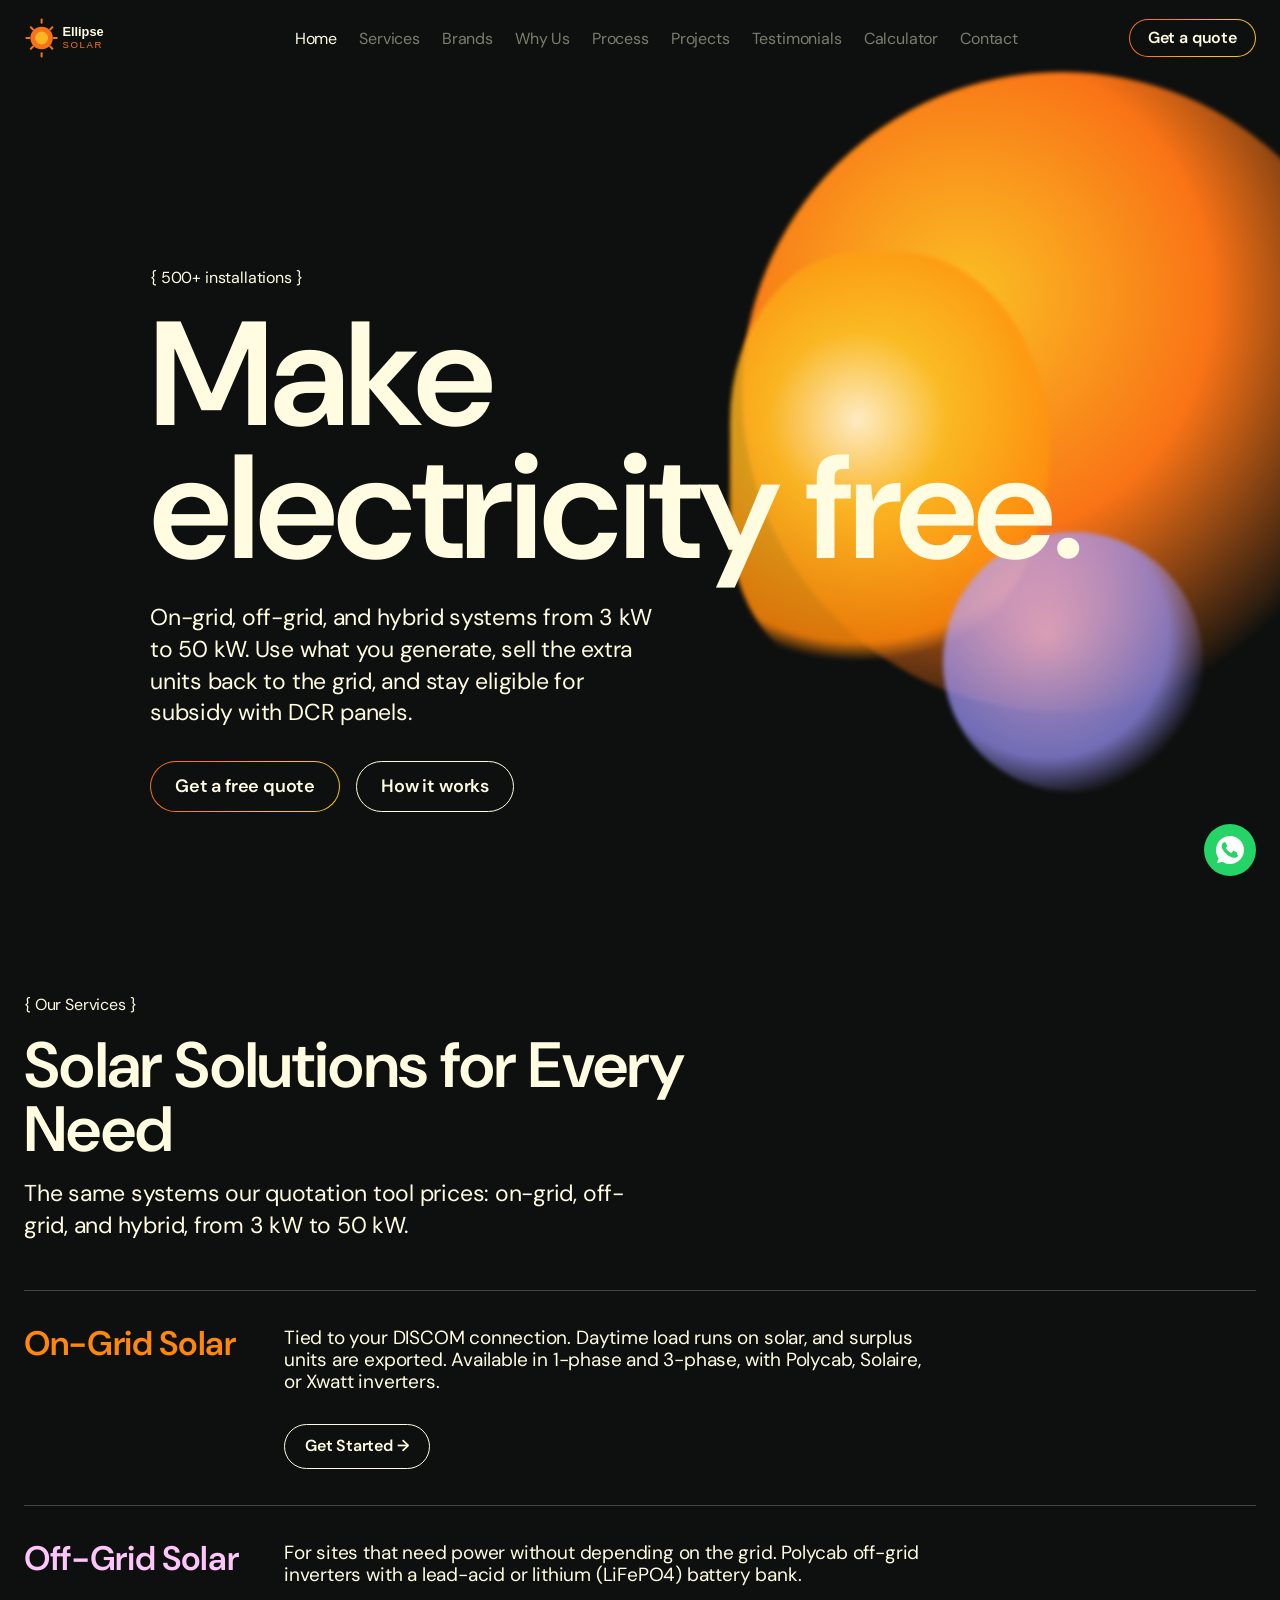
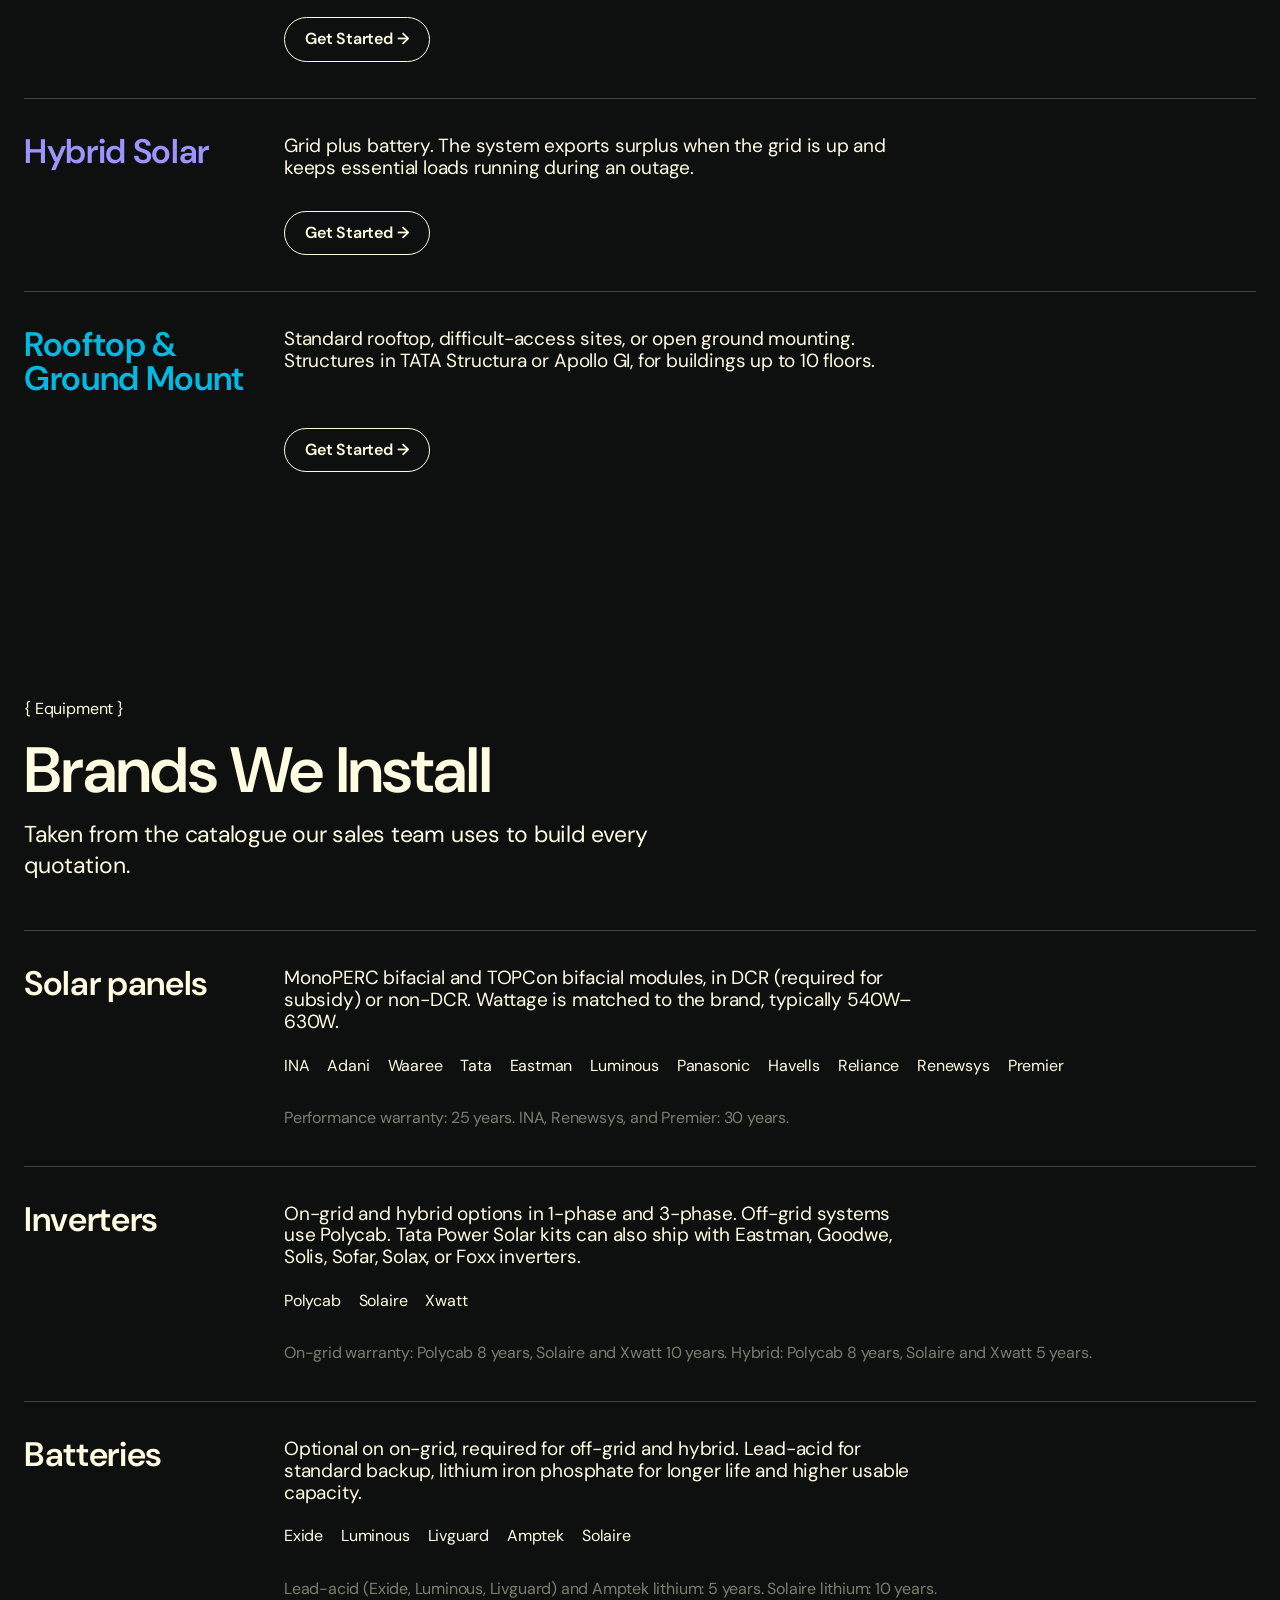
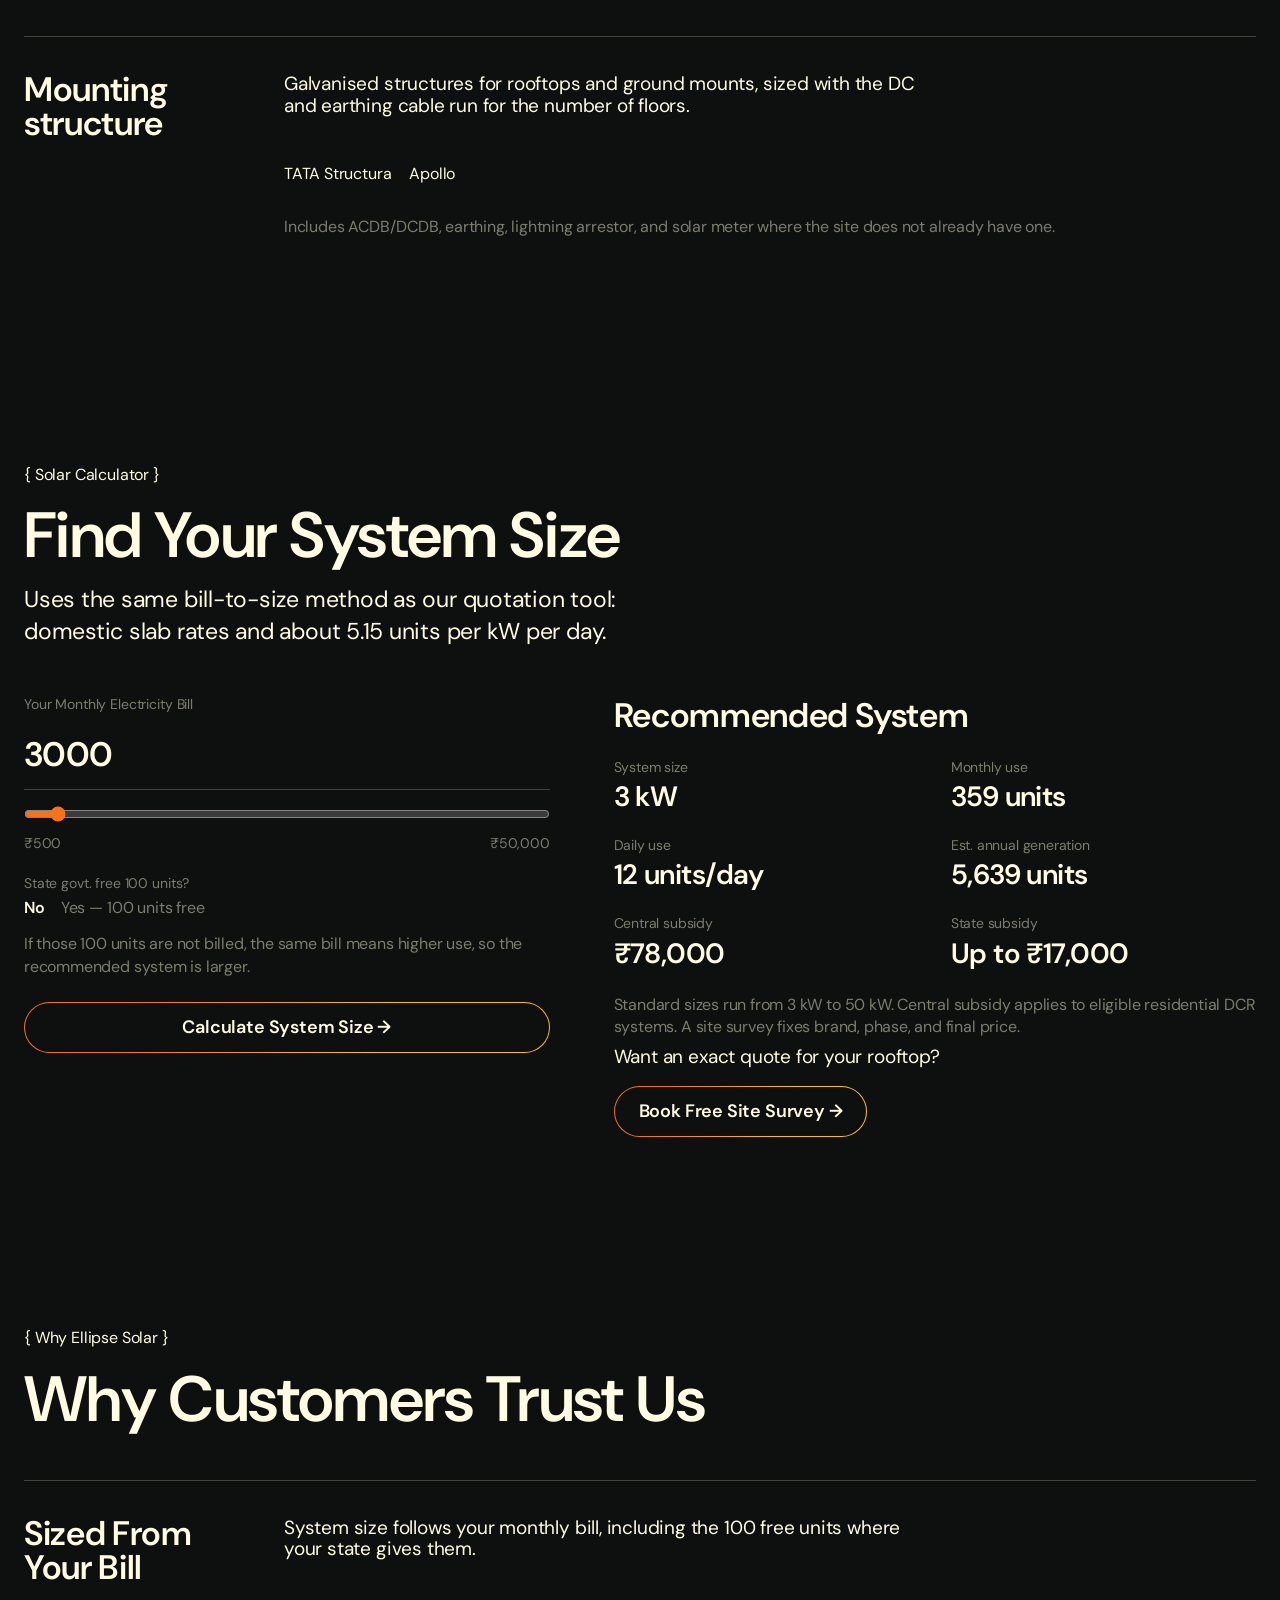
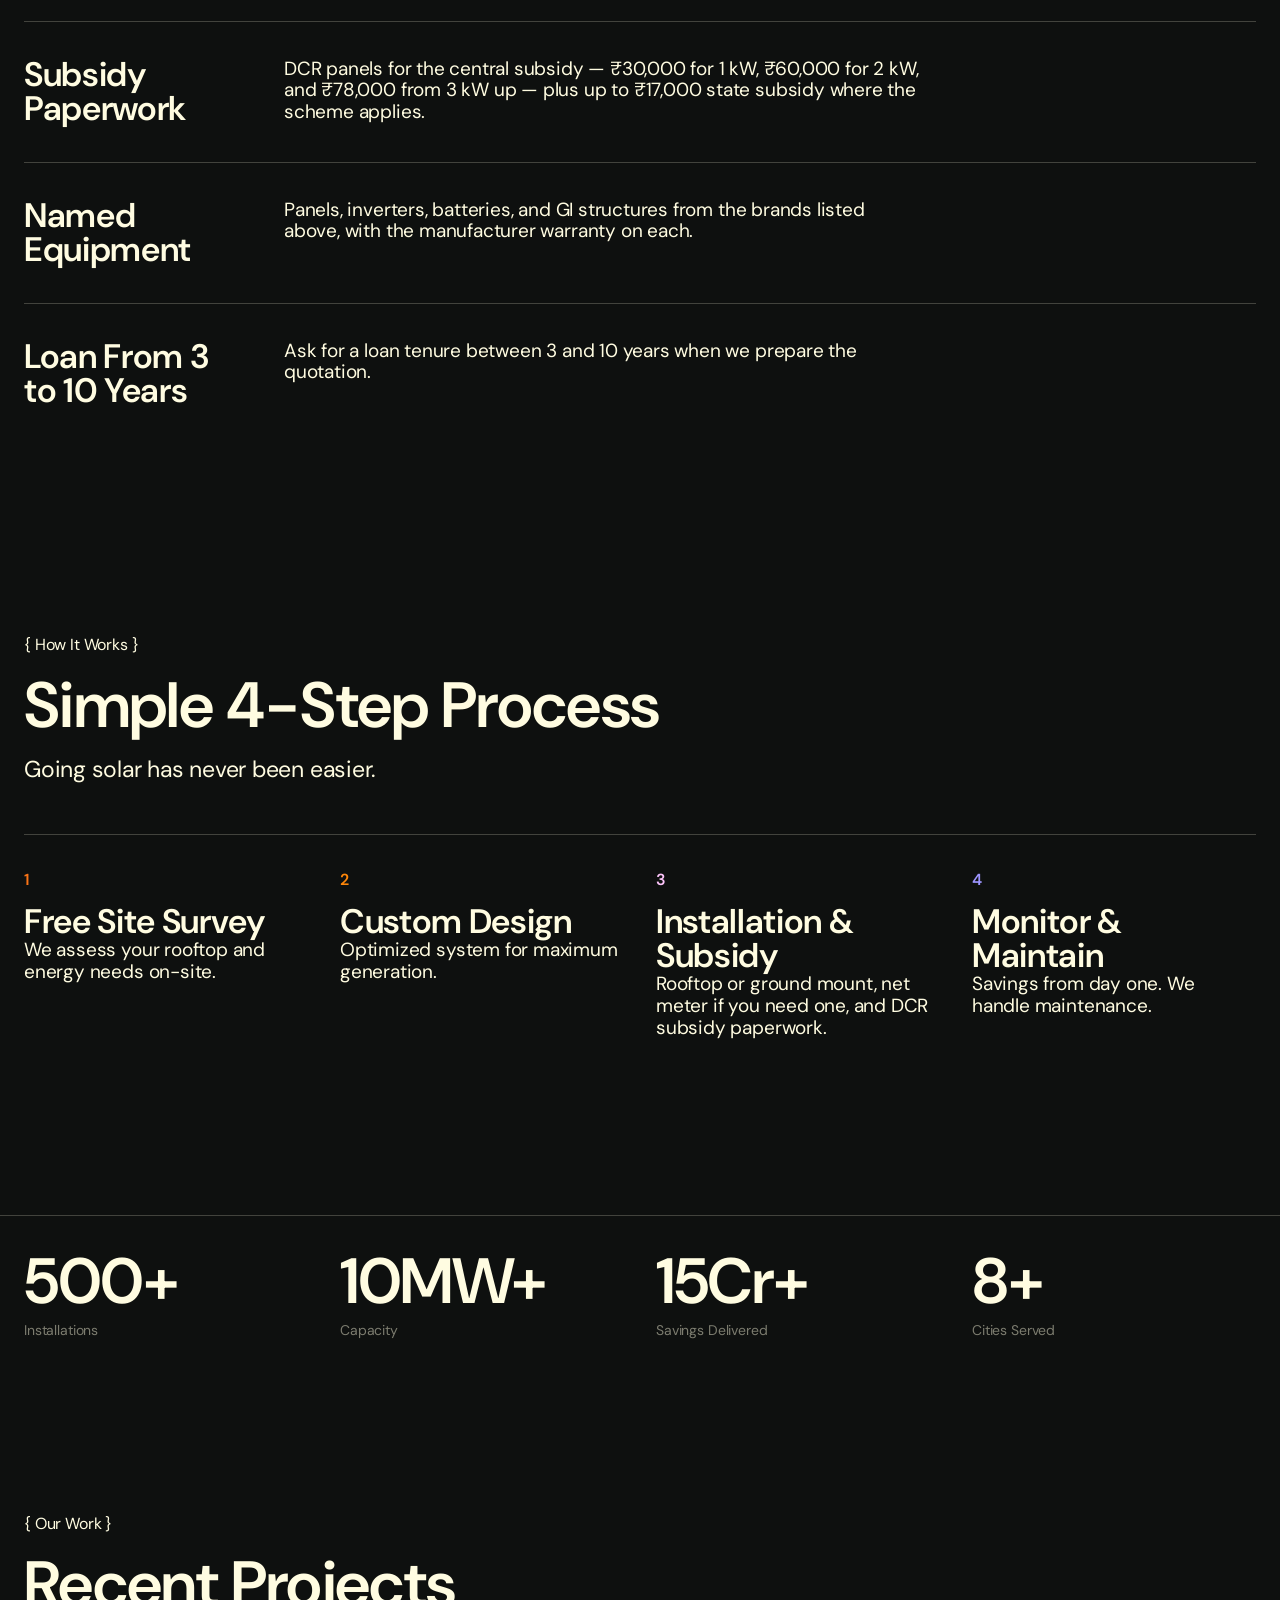
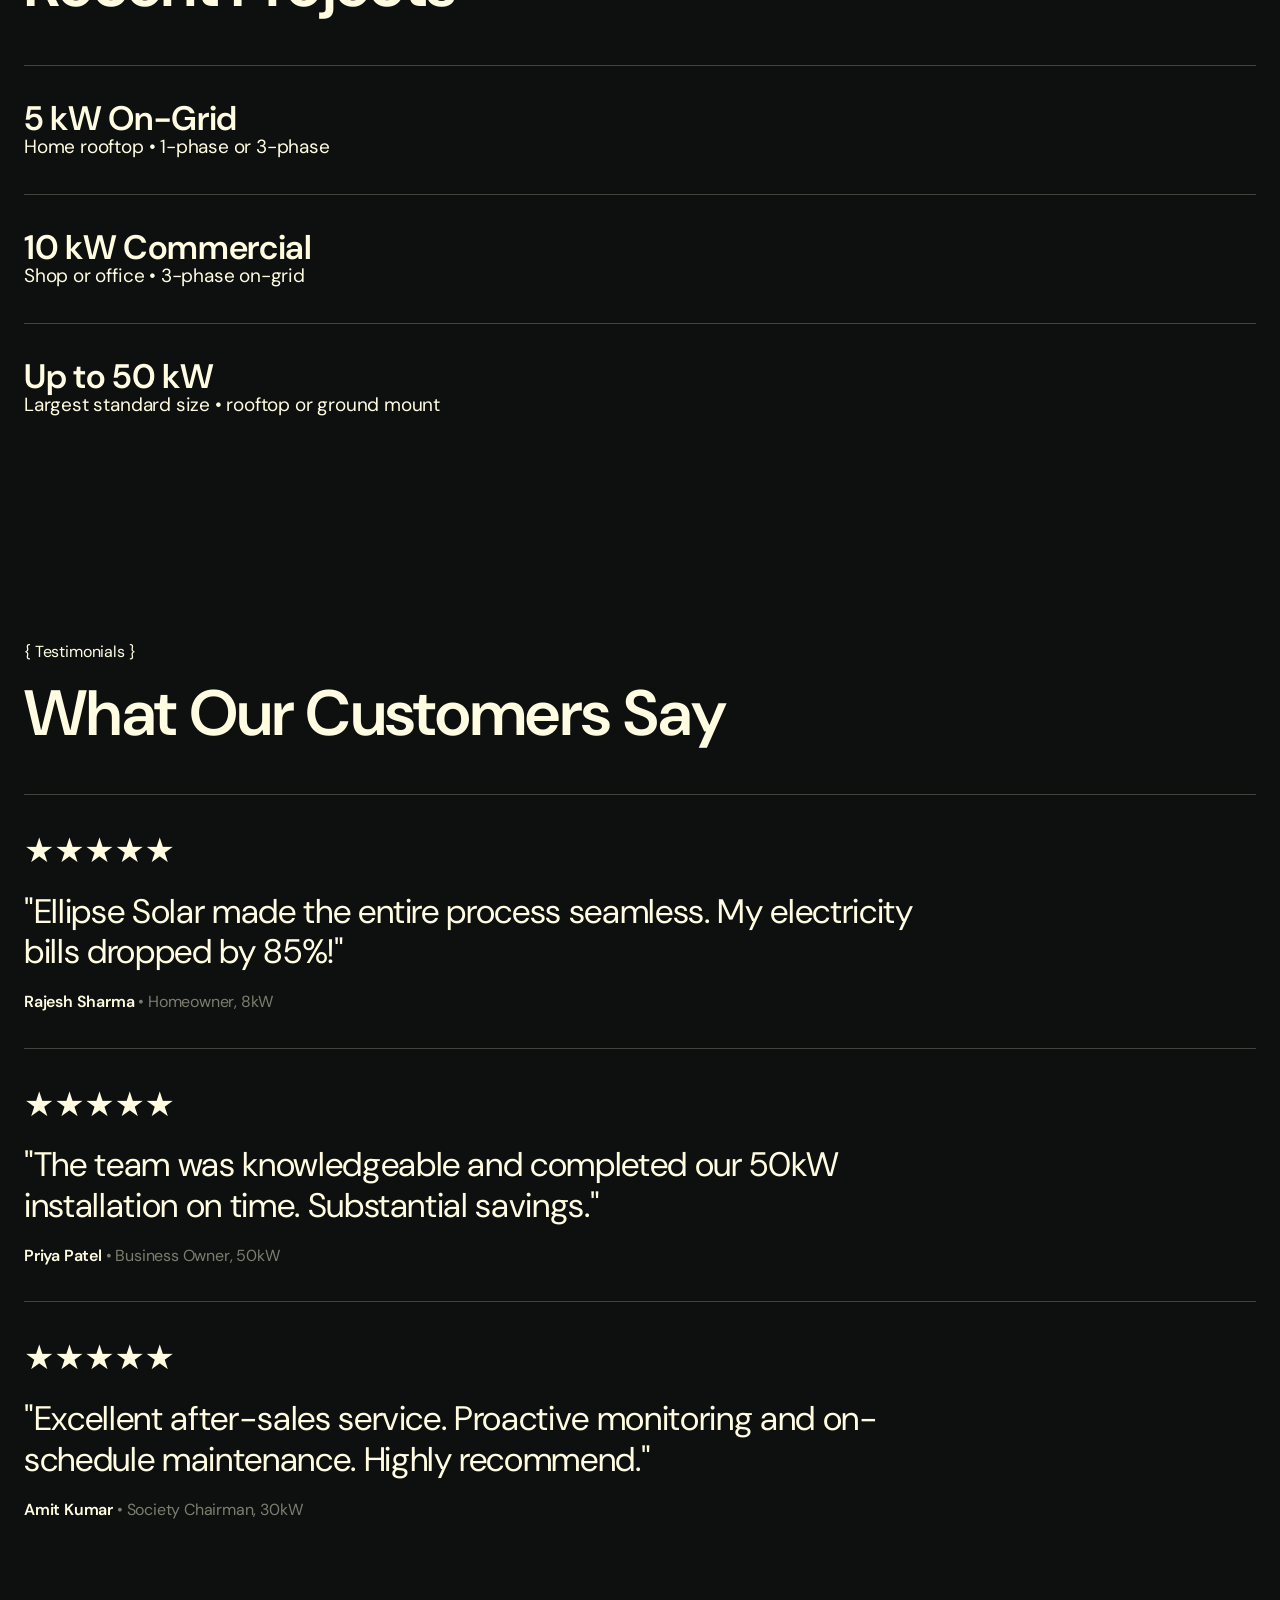
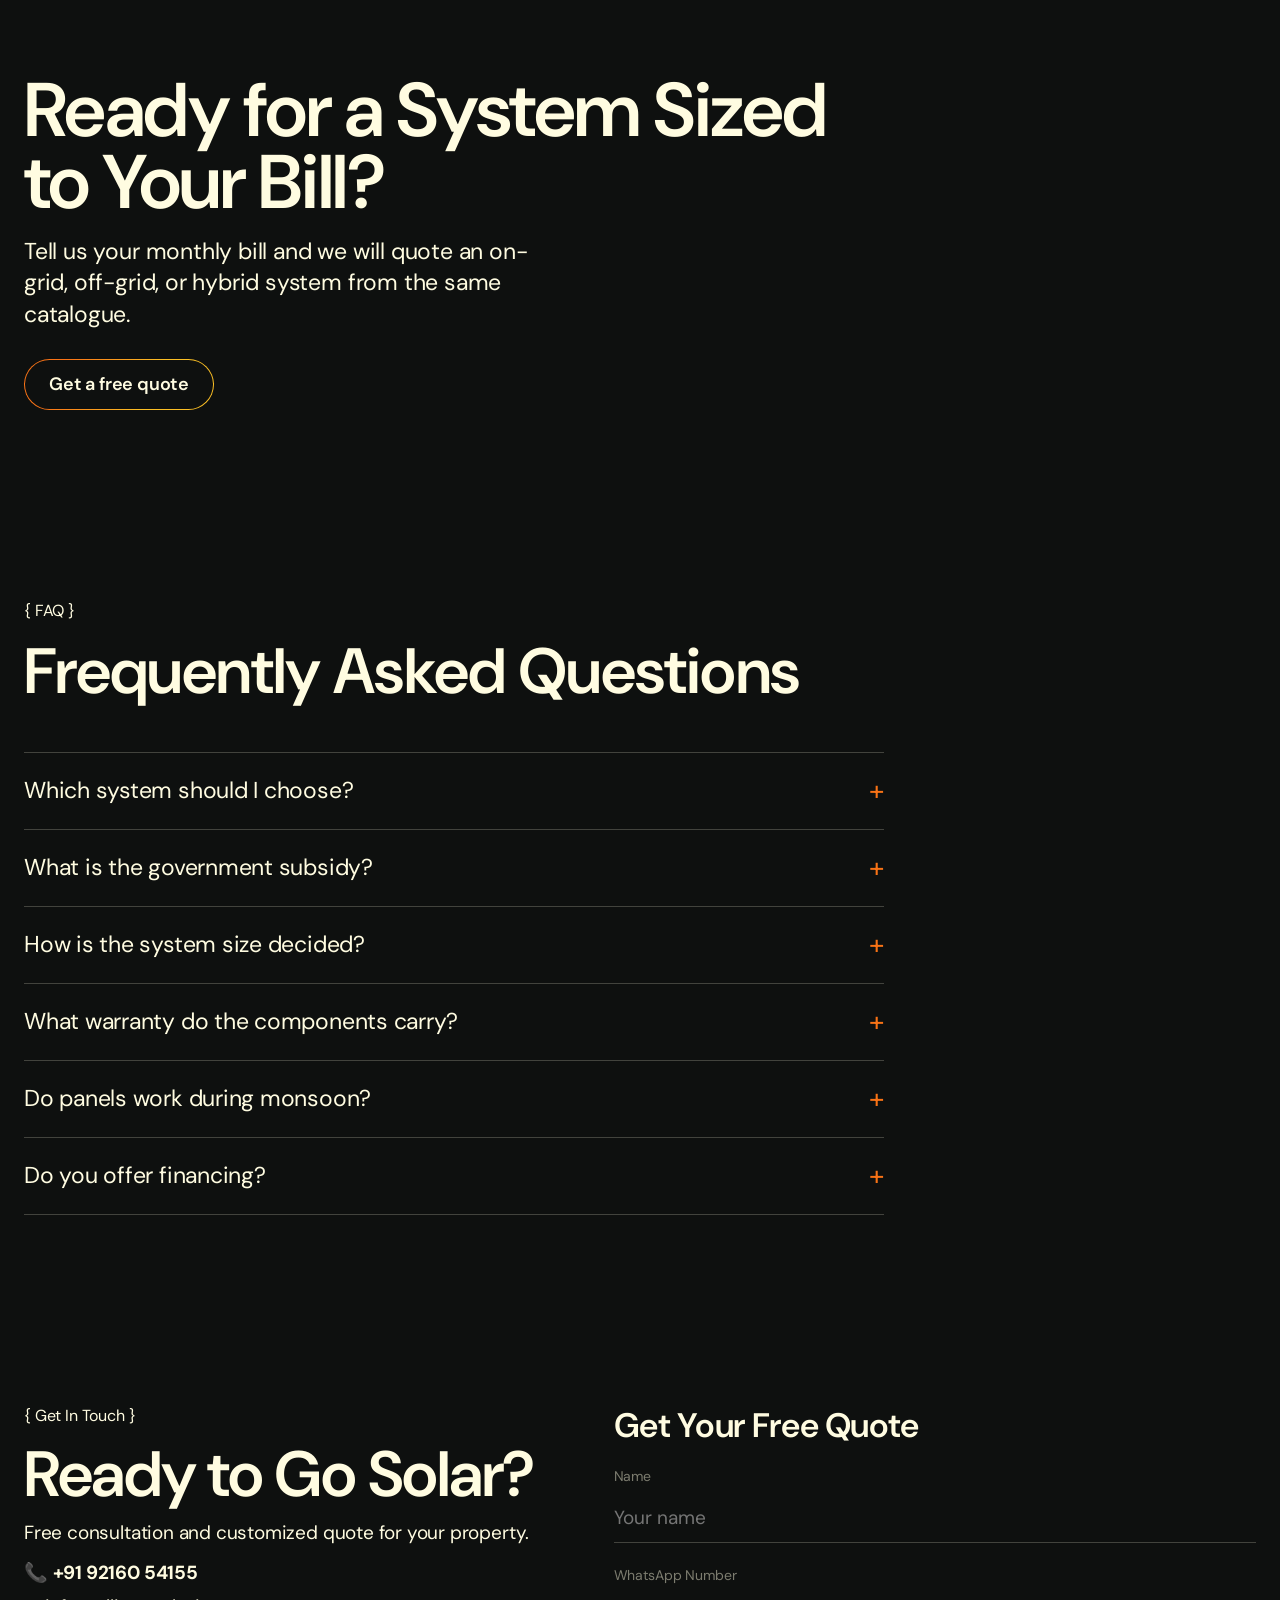
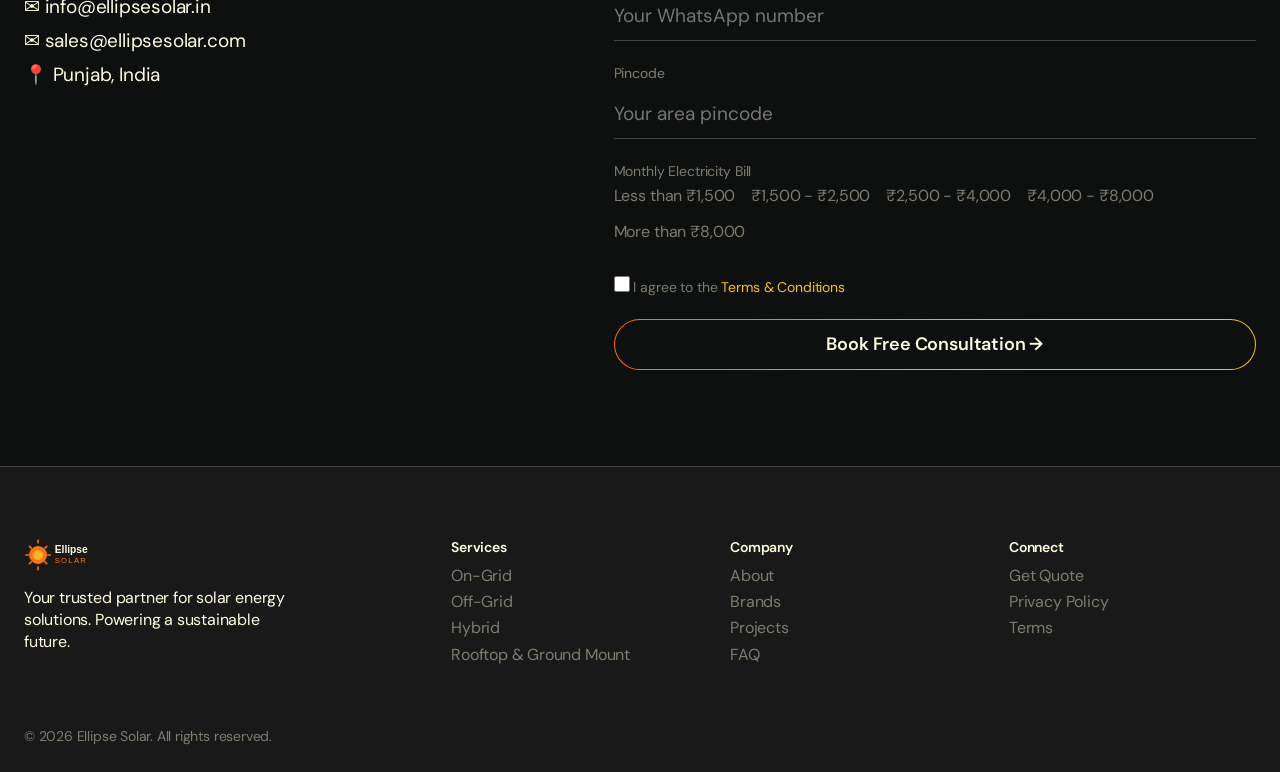
==== index.html @ 422a2169 "Restyle the site in a cream-on-charcoal system with the original orange sun as the accent. Co-author" ====
<!DOCTYPE html>
<html lang="en">
<head>
    <meta charset="UTF-8">
    <meta name="viewport" content="width=device-width, initial-scale=1.0">
    <title>Ellipse Solar | Powering a Sustainable Future</title>
    <meta name="description" content="Ellipse Solar designs and installs on-grid, off-grid, and hybrid solar systems from 3 kW to 50 kW. DCR panels, subsidy paperwork, and rooftop or ground-mount structures.">
    <meta name="theme-color" content="#0e100f">
    <link rel="icon" type="image/svg+xml" href="images/favicon.svg">
    <link rel="stylesheet" href="css/style.css?v=gsap">
    <link rel="preconnect" href="https://fonts.googleapis.com">
    <link rel="preconnect" href="https://fonts.gstatic.com" crossorigin>
    <link href="https://fonts.googleapis.com/css2?family=DM+Sans:ital,opsz,wght@0,9..40,400;0,9..40,600&display=swap" rel="stylesheet">
</head>
<body>
    <!-- Navigation -->
    <header class="header" id="header">
        <nav class="nav container">
            <a href="#" class="nav__logo">
                <img src="images/logo.svg" alt="Ellipse Solar" class="nav__logo-img">
            </a>
            <ul class="nav__menu" id="nav-menu">
                <li><a href="#home" class="nav__link active">Home</a></li>
                <li><a href="#services" class="nav__link">Services</a></li>
                <li><a href="#brands" class="nav__link">Brands</a></li>
                <li><a href="#why-us" class="nav__link">Why Us</a></li>
                <li><a href="#process" class="nav__link">Process</a></li>
                <li><a href="#projects" class="nav__link">Projects</a></li>
                <li><a href="#testimonials" class="nav__link">Testimonials</a></li>
                <li><a href="#calculator" class="nav__link">Calculator</a></li>
                <li><a href="#contact" class="nav__link">Contact</a></li>
            </ul>
            <a href="#contact" class="btn btn--primary nav__cta">Get a quote</a>
            <button class="nav__toggle" id="nav-toggle" aria-label="Toggle menu">
                <span></span><span></span><span></span>
            </button>
        </nav>
    </header>

    <!-- Hero -->
    <section class="hero" id="home">
        <div class="hero__shapes" aria-hidden="true">
            <span class="blob blob--sun"></span>
            <span class="blob blob--amber"></span>
            <span class="blob blob--pink"></span>
        </div>
        <div class="container hero__container">
            <div class="hero__content reveal">
                <p class="hero__badge">500+ installations</p>
                <h1 class="hero__title">Make electricity free.</h1>
                <p class="hero__subtitle">On-grid, off-grid, and hybrid systems from 3 kW to 50 kW. Use what you generate, sell the extra units back to the grid, and stay eligible for subsidy with DCR panels.</p>
                <div class="hero__actions">
                    <a href="#contact" class="btn btn--primary">Get a free quote</a>
                    <a href="#process" class="btn btn--ghost">How it works</a>
                </div>
            </div>
        </div>
    </section>

    <!-- Services -->
    <section class="services" id="services">
        <div class="container">
            <div class="section-head reveal">
                <span class="tag">Our Services</span>
                <h2>Solar Solutions for Every Need</h2>
                <p>The same systems our quotation tool prices: on-grid, off-grid, and hybrid, from 3 kW to 50 kW.</p>
            </div>
            <div class="services__grid">
                <div class="card reveal">
                    <h3>On-Grid Solar</h3>
                    <p>Tied to your DISCOM connection. Daytime load runs on solar, and surplus units are exported. Available in 1-phase and 3-phase, with Polycab, Solaire, or Xwatt inverters.</p>
                    <a href="#contact" class="card__link">Get Started →</a>
                </div>
                <div class="card reveal">
                    <h3>Off-Grid Solar</h3>
                    <p>For sites that need power without depending on the grid. Polycab off-grid inverters with a lead-acid or lithium (LiFePO4) battery bank.</p>
                    <a href="#contact" class="card__link">Get Started →</a>
                </div>
                <div class="card reveal">
                    <h3>Hybrid Solar</h3>
                    <p>Grid plus battery. The system exports surplus when the grid is up and keeps essential loads running during an outage.</p>
                    <a href="#contact" class="card__link">Get Started →</a>
                </div>
                <div class="card reveal">
                    <h3>Rooftop &amp; Ground Mount</h3>
                    <p>Standard rooftop, difficult-access sites, or open ground mounting. Structures in TATA Structura or Apollo GI, for buildings up to 10 floors.</p>
                    <a href="#contact" class="card__link">Get Started →</a>
                </div>
            </div>
        </div>
    </section>

    <!-- Brands -->
    <section class="brands" id="brands">
        <div class="container">
            <div class="section-head reveal">
                <span class="tag">Equipment</span>
                <h2>Brands We Install</h2>
                <p>Taken from the catalogue our sales team uses to build every quotation.</p>
            </div>
            <div class="brands__grid">
                <article class="brands__card reveal">
                    <h3>Solar panels</h3>
                    <p>MonoPERC bifacial and TOPCon bifacial modules, in DCR (required for subsidy) or non-DCR. Wattage is matched to the brand, typically 540W–630W.</p>
                    <ul class="brand-list">
                        <li>INA</li><li>Adani</li><li>Waaree</li><li>Tata</li><li>Eastman</li><li>Luminous</li><li>Panasonic</li><li>Havells</li><li>Reliance</li><li>Renewsys</li><li>Premier</li>
                    </ul>
                    <small>Performance warranty: 25 years. INA, Renewsys, and Premier: 30 years.</small>
                </article>
                <article class="brands__card reveal">
                    <h3>Inverters</h3>
                    <p>On-grid and hybrid options in 1-phase and 3-phase. Off-grid systems use Polycab. Tata Power Solar kits can also ship with Eastman, Goodwe, Solis, Sofar, Solax, or Foxx inverters.</p>
                    <ul class="brand-list">
                        <li>Polycab</li><li>Solaire</li><li>Xwatt</li>
                    </ul>
                    <small>On-grid warranty: Polycab 8 years, Solaire and Xwatt 10 years. Hybrid: Polycab 8 years, Solaire and Xwatt 5 years.</small>
                </article>
                <article class="brands__card reveal">
                    <h3>Batteries</h3>
                    <p>Optional on on-grid, required for off-grid and hybrid. Lead-acid for standard backup, lithium iron phosphate for longer life and higher usable capacity.</p>
                    <ul class="brand-list">
                        <li>Exide</li><li>Luminous</li><li>Livguard</li><li>Amptek</li><li>Solaire</li>
                    </ul>
                    <small>Lead-acid (Exide, Luminous, Livguard) and Amptek lithium: 5 years. Solaire lithium: 10 years.</small>
                </article>
                <article class="brands__card reveal">
                    <h3>Mounting structure</h3>
                    <p>Galvanised structures for rooftops and ground mounts, sized with the DC and earthing cable run for the number of floors.</p>
                    <ul class="brand-list">
                        <li>TATA Structura</li><li>Apollo</li>
                    </ul>
                    <small>Includes ACDB/DCDB, earthing, lightning arrestor, and solar meter where the site does not already have one.</small>
                </article>
            </div>
        </div>
    </section>

    <!-- Solar Calculator -->
    <section class="calculator" id="calculator">
        <div class="container">
            <div class="section-head reveal">
                <span class="tag">Solar Calculator</span>
                <h2>Find Your System Size</h2>
                <p>Uses the same bill-to-size method as our quotation tool: domestic slab rates and about 5.15 units per kW per day.</p>
            </div>
            <div class="calc__wrapper reveal">
                <div class="calc__form">
                    <div class="calc__group">
                        <label for="calc-bill">Your Monthly Electricity Bill</label>
                        <div class="calc__input-wrap">
                            <span class="calc__prefix">₹</span>
                            <input type="number" id="calc-bill" placeholder="e.g. 3000" min="500" max="100000" value="3000">
                        </div>
                        <input type="range" id="calc-slider" min="500" max="50000" step="100" value="3000" class="calc__slider">
                        <div class="calc__range-labels"><span>₹500</span><span>₹50,000</span></div>
                    </div>
                    <div class="calc__group">
                        <label>State govt. free 100 units?</label>
                        <div class="bill-options">
                            <label class="bill-option"><input type="radio" name="free-units" value="no" checked><span>No</span></label>
                            <label class="bill-option"><input type="radio" name="free-units" value="yes"><span>Yes — 100 units free</span></label>
                        </div>
                        <p class="calc__hint">If those 100 units are not billed, the same bill means higher use, so the recommended system is larger.</p>
                    </div>
                    <button class="btn btn--primary btn--lg btn--full" id="calc-btn" type="button">Calculate System Size →</button>
                </div>
                <div class="calc__results" id="calc-results">
                    <div class="calc__result-header">
                        <h3>Recommended System</h3>
                    </div>
                    <div class="calc__result-grid">
                        <div class="calc__result-item">
                            <small>System size</small>
                            <strong id="res-system">3 kW</strong>
                        </div>
                        <div class="calc__result-item">
                            <small>Monthly use</small>
                            <strong id="res-units">359 units</strong>
                        </div>
                        <div class="calc__result-item">
                            <small>Daily use</small>
                            <strong id="res-daily">12 units/day</strong>
                        </div>
                        <div class="calc__result-item">
                            <small>Est. annual generation</small>
                            <strong id="res-annual" class="text-green">5,639 units</strong>
                        </div>
                        <div class="calc__result-item">
                            <small>Central subsidy</small>
                            <strong id="res-subsidy" class="text-primary">₹78,000</strong>
                        </div>
                        <div class="calc__result-item">
                            <small>State subsidy</small>
                            <strong id="res-state">Up to ₹17,000</strong>
                        </div>
                    </div>
                    <p class="calc__note" id="res-note">Standard sizes run from 3 kW to 50 kW. Central subsidy applies to eligible residential DCR systems. A site survey fixes brand, phase, and final price.</p>
                    <div class="calc__result-cta">
                        <p>Want an exact quote for your rooftop?</p>
                        <a href="#contact" class="btn btn--primary">Book Free Site Survey →</a>
                    </div>
                </div>
            </div>
        </div>
    </section>

    <!-- Why Us -->
    <section class="why-us" id="why-us">
        <div class="container">
            <div class="section-head reveal">
                <span class="tag">Why Ellipse Solar</span>
                <h2>Why Customers Trust Us</h2>
            </div>
            <div class="why-us__grid">
                <div class="why-us__item reveal">
                    <div class="why-us__icon">⚡</div>
                    <strong>Sized From Your Bill</strong>
                    <p>System size follows your monthly bill, including the 100 free units where your state gives them.</p>
                </div>
                <div class="why-us__item reveal">
                    <div class="why-us__icon">✅</div>
                    <strong>Subsidy Paperwork</strong>
                    <p>DCR panels for the central subsidy — ₹30,000 for 1 kW, ₹60,000 for 2 kW, and ₹78,000 from 3 kW up — plus up to ₹17,000 state subsidy where the scheme applies.</p>
                </div>
                <div class="why-us__item reveal">
                    <div class="why-us__icon">🛡️</div>
                    <strong>Named Equipment</strong>
                    <p>Panels, inverters, batteries, and GI structures from the brands listed above, with the manufacturer warranty on each.</p>
                </div>
                <div class="why-us__item reveal">
                    <div class="why-us__icon">❤️</div>
                    <strong>Loan From 3 to 10 Years</strong>
                    <p>Ask for a loan tenure between 3 and 10 years when we prepare the quotation.</p>
                </div>
            </div>
        </div>
    </section>

    <!-- Process -->
    <section class="process" id="process">
        <div class="container">
            <div class="section-head reveal">
                <span class="tag">How It Works</span>
                <h2>Simple 4-Step Process</h2>
                <p>Going solar has never been easier.</p>
            </div>
            <div class="process__grid">
                <div class="process__step reveal">
                    <div class="step-num">1</div>
                    <h3>Free Site Survey</h3>
                    <p>We assess your rooftop and energy needs on-site.</p>
                </div>
                <div class="process__step reveal">
                    <div class="step-num">2</div>
                    <h3>Custom Design</h3>
                    <p>Optimized system for maximum generation.</p>
                </div>
                <div class="process__step reveal">
                    <div class="step-num">3</div>
                    <h3>Installation & Subsidy</h3>
                    <p>Rooftop or ground mount, net meter if you need one, and DCR subsidy paperwork.</p>
                </div>
                <div class="process__step reveal">
                    <div class="step-num">4</div>
                    <h3>Monitor & Maintain</h3>
                    <p>Savings from day one. We handle maintenance.</p>
                </div>
            </div>
        </div>
    </section>

    <!-- Stats -->
    <section class="stats">
        <div class="container stats__grid">
            <div class="stats__item reveal">
                <span class="stats__num" data-target="500">0</span><span class="stats__suf">+</span>
                <small>Installations</small>
            </div>
            <div class="stats__item reveal">
                <span class="stats__num" data-target="10">0</span><span class="stats__suf">MW+</span>
                <small>Capacity</small>
            </div>
            <div class="stats__item reveal">
                <span class="stats__num" data-target="15">0</span><span class="stats__suf">Cr+</span>
                <small>Savings Delivered</small>
            </div>
            <div class="stats__item reveal">
                <span class="stats__num" data-target="8">0</span><span class="stats__suf">+</span>
                <small>Cities Served</small>
            </div>
        </div>
    </section>

    <!-- Projects -->
    <section class="projects" id="projects">
        <div class="container">
            <div class="section-head reveal">
                <span class="tag">Our Work</span>
                <h2>Recent Projects</h2>
            </div>
            <div class="projects__grid">
                <div class="project reveal">
                    <div class="project__info">
                        <h3>5 kW On-Grid</h3>
                        <p>Home rooftop • 1-phase or 3-phase</p>
                    </div>
                </div>
                <div class="project reveal">
                    <div class="project__info">
                        <h3>10 kW Commercial</h3>
                        <p>Shop or office • 3-phase on-grid</p>
                    </div>
                </div>
                <div class="project reveal">
                    <div class="project__info">
                        <h3>Up to 50 kW</h3>
                        <p>Largest standard size • rooftop or ground mount</p>
                    </div>
                </div>
            </div>
        </div>
    </section>

    <!-- Testimonials -->
    <section class="testimonials" id="testimonials">
        <div class="container">
            <div class="section-head reveal">
                <span class="tag">Testimonials</span>
                <h2>What Our Customers Say</h2>
            </div>
            <div class="testimonials__grid">
                <div class="testimonial reveal">
                    <p class="testimonial__stars">★★★★★</p>
                    <p>"Ellipse Solar made the entire process seamless. My electricity bills dropped by 85%!"</p>
                    <div class="testimonial__author"><strong>Rajesh Sharma</strong> • Homeowner, 8kW</div>
                </div>
                <div class="testimonial reveal">
                    <p class="testimonial__stars">★★★★★</p>
                    <p>"The team was knowledgeable and completed our 50kW installation on time. Substantial savings."</p>
                    <div class="testimonial__author"><strong>Priya Patel</strong> • Business Owner, 50kW</div>
                </div>
                <div class="testimonial reveal">
                    <p class="testimonial__stars">★★★★★</p>
                    <p>"Excellent after-sales service. Proactive monitoring and on-schedule maintenance. Highly recommend."</p>
                    <div class="testimonial__author"><strong>Amit Kumar</strong> • Society Chairman, 30kW</div>
                </div>
            </div>
        </div>
    </section>

    <!-- CTA Banner -->
    <section class="cta reveal">
        <div class="container">
            <div class="cta__box">
                <h2>Ready for a System Sized to Your Bill?</h2>
                <p>Tell us your monthly bill and we will quote an on-grid, off-grid, or hybrid system from the same catalogue.</p>
                <a href="#contact" class="btn btn--primary">Get a free quote</a>
            </div>
        </div>
    </section>

    <!-- FAQ -->
    <section class="faq" id="faq">
        <div class="container">
            <div class="section-head reveal">
                <span class="tag">FAQ</span>
                <h2>Frequently Asked Questions</h2>
            </div>
            <div class="faq__list reveal">
                <div class="faq__item">
                    <button class="faq__q" aria-expanded="false"><span>Which system should I choose?</span><span class="faq__icon">+</span></button>
                    <div class="faq__a"><p>On-grid if you want to export extra units. Off-grid if you need battery backup without the grid. Hybrid if you want both. Standard sizes run from 3 kW to 50 kW, in 1-phase or 3-phase.</p></div>
                </div>
                <div class="faq__item">
                    <button class="faq__q" aria-expanded="false"><span>What is the government subsidy?</span><span class="faq__icon">+</span></button>
                    <div class="faq__a"><p>Central subsidy on eligible residential DCR systems is ₹30,000 for 1 kW, ₹60,000 for 2 kW, and ₹78,000 for 3 kW and above. A state subsidy of ₹17,000 can be added where that scheme applies. DCR panels are required for the central subsidy. We handle the paperwork.</p></div>
                </div>
                <div class="faq__item">
                    <button class="faq__q" aria-expanded="false"><span>How is the system size decided?</span><span class="faq__icon">+</span></button>
                    <div class="faq__a"><p>From your average monthly bill, using domestic slab rates. If you already get 100 free units from the state, we size for the higher actual use. Generation is estimated at about 5.15 units per kW per day. The site survey confirms roof space, phase, and shading.</p></div>
                </div>
                <div class="faq__item">
                    <button class="faq__q" aria-expanded="false"><span>What warranty do the components carry?</span><span class="faq__icon">+</span></button>
                    <div class="faq__a"><p>Panels: 25 years, or 30 years on INA, Renewsys, and Premier. On-grid inverters: 8 years (Polycab) or 10 years (Solaire, Xwatt). Batteries: 5 years, or 10 years on Solaire lithium. Exact cover follows the manufacturer for the model we install.</p></div>
                </div>
                <div class="faq__item">
                    <button class="faq__q" aria-expanded="false"><span>Do panels work during monsoon?</span><span class="faq__icon">+</span></button>
                    <div class="faq__a"><p>Yes. Output drops on cloudy days. Annual generation is what the system size is based on, not the output of a single monsoon day.</p></div>
                </div>
                <div class="faq__item">
                    <button class="faq__q" aria-expanded="false"><span>Do you offer financing?</span><span class="faq__icon">+</span></button>
                    <div class="faq__a"><p>Yes. Loan tenure can be set from 3 years to 10 years on the quotation. We will show the EMI once the system configuration is fixed.</p></div>
                </div>
            </div>
        </div>
    </section>

    <!-- Contact -->
    <section class="contact" id="contact">
        <div class="container contact__wrapper">
            <div class="contact__info reveal">
                <span class="tag">Get In Touch</span>
                <h2>Ready to Go Solar?</h2>
                <p>Free consultation and customized quote for your property.</p>
                <div class="contact__details">
                    <div class="contact__item">📞 <strong>+91 92160 54155</strong></div>
                    <div class="contact__item">✉️ info@ellipsesolar.in</div>
                    <div class="contact__item">✉️ sales@ellipsesolar.com</div>
                    <div class="contact__item">📍 Punjab, India</div>
                </div>
            </div>
            <form class="contact__form reveal reveal--delay" id="contact-form">
                <h3 class="form__title">Get Your Free Quote</h3>
                <div class="form-group"><label for="name">Name</label><input type="text" id="name" name="name" placeholder="Your name" required></div>
                <div class="form-group"><label for="phone">WhatsApp Number</label><input type="tel" id="phone" name="phone" placeholder="Your WhatsApp number" required></div>
                <div class="form-group"><label for="pincode">Pincode</label><input type="text" id="pincode" name="pincode" placeholder="Your area pincode" required></div>
                <div class="form-group">
                    <label>Monthly Electricity Bill</label>
                    <div class="bill-options">
                        <label class="bill-option"><input type="radio" name="bill" value="Less than ₹1500" required><span>Less than ₹1,500</span></label>
                        <label class="bill-option"><input type="radio" name="bill" value="₹1500 - ₹2500"><span>₹1,500 - ₹2,500</span></label>
                        <label class="bill-option"><input type="radio" name="bill" value="₹2500 - ₹4000"><span>₹2,500 - ₹4,000</span></label>
                        <label class="bill-option"><input type="radio" name="bill" value="₹4000 - ₹8000"><span>₹4,000 - ₹8,000</span></label>
                        <label class="bill-option"><input type="radio" name="bill" value="More than ₹8000"><span>More than ₹8,000</span></label>
                    </div>
                </div>
                <div class="form-group form-group--checkbox">
                    <label class="checkbox-label">
                        <input type="checkbox" id="terms" name="terms" required>
                        <span>I agree to the <a href="terms.html" target="_blank">Terms & Conditions</a></span>
                    </label>
                </div>
                <button type="submit" class="btn btn--primary btn--lg btn--full">Book Free Consultation →</button>
            </form>
        </div>
    </section>

    <!-- Footer -->
    <footer class="footer">
        <div class="container footer__grid">
            <div class="footer__brand">
                <strong class="footer__logo"><img src="images/logo.svg" alt="Ellipse Solar" style="height:32px;"></strong>
                <p>Your trusted partner for solar energy solutions. Powering a sustainable future.</p>
            </div>
            <div class="footer__links">
                <h4>Services</h4>
                <a href="#services">On-Grid</a>
                <a href="#services">Off-Grid</a>
                <a href="#services">Hybrid</a>
                <a href="#services">Rooftop &amp; Ground Mount</a>
            </div>
            <div class="footer__links">
                <h4>Company</h4>
                <a href="#why-us">About</a>
                <a href="#brands">Brands</a>
                <a href="#projects">Projects</a>
                <a href="#faq">FAQ</a>
            </div>
            <div class="footer__links">
                <h4>Connect</h4>
                <a href="#contact">Get Quote</a>
                <a href="#">Privacy Policy</a>
                <a href="terms.html">Terms</a>
            </div>
        </div>
        <div class="container footer__bottom">
            <p>© 2026 Ellipse Solar. All rights reserved.</p>
        </div>
    </footer>

    <!-- WhatsApp -->
    <a href="https://wa.me/919216054155?text=Hi%20Ellipse%20Solar%2C%20I%20am%20interested%20in%20solar%20installation.%20Please%20share%20details." class="whatsapp" target="_blank" rel="noopener noreferrer" aria-label="Chat on WhatsApp">
        <svg viewBox="0 0 32 32" width="32" height="32" fill="#fff"><path d="M16.004 0h-.008C7.174 0 0 7.176 0 16c0 3.5 1.129 6.742 3.047 9.379L1.054 31.27l6.1-1.953A15.9 15.9 0 0016.004 32C24.826 32 32 24.822 32 16S24.826 0 16.004 0zm9.335 22.594c-.39 1.1-1.932 2.013-3.17 2.28-.846.18-1.95.324-5.67-1.218-4.762-1.972-7.826-6.81-8.064-7.125-.23-.316-1.932-2.573-1.932-4.905s1.223-3.48 1.657-3.957c.39-.43 1.032-.644 1.646-.644.199 0 .378.01.538.018.434.02.651.046.937.724.358.847 1.23 3.003 1.338 3.222.11.218.218.512.07.808-.14.298-.262.43-.48.676-.218.247-.426.437-.644.703-.199.23-.422.476-.176.91.247.434 1.097 1.808 2.355 2.929 1.62 1.442 2.985 1.89 3.41 2.098.434.208.687.178.94-.108.262-.294 1.11-1.294 1.407-1.738.288-.434.586-.362.984-.218.402.14 2.549 1.202 2.983 1.42.434.218.723.326.832.512.108.186.108 1.086-.282 2.186z"/></svg>
    </a>

    <!-- Popup Form -->
    <div class="popup-overlay" id="popup-overlay">
        <div class="popup">
            <button class="popup__close" id="popup-close" aria-label="Close popup">&times;</button>
            <h3 class="popup__title">Get Your Free Solar Quote</h3>
            <p class="popup__subtitle">Find out how much you can save with solar energy.</p>
            <form class="popup__form" id="popup-form">
                <div class="form-group"><input type="text" name="name" placeholder="Your Name" required></div>
                <div class="form-group"><input type="tel" name="phone" placeholder="WhatsApp Number" required></div>
                <div class="form-group"><input type="text" name="pincode" placeholder="Pincode" required></div>
                <div class="form-group">
                    <label class="popup__label">Monthly Electricity Bill</label>
                    <div class="bill-options">
                        <label class="bill-option"><input type="radio" name="bill" value="Less than ₹1500" required><span>< ₹1,500</span></label>
                        <label class="bill-option"><input type="radio" name="bill" value="₹1500 - ₹2500"><span>₹1,500 - ₹2,500</span></label>
                        <label class="bill-option"><input type="radio" name="bill" value="₹2500 - ₹4000"><span>₹2,500 - ₹4,000</span></label>
                        <label class="bill-option"><input type="radio" name="bill" value="₹4000 - ₹8000"><span>₹4,000 - ₹8,000</span></label>
                        <label class="bill-option"><input type="radio" name="bill" value="More than ₹8000"><span>> ₹8,000</span></label>
                    </div>
                </div>
                <button type="submit" class="btn btn--primary btn--lg btn--full">Book Free Consultation →</button>
            </form>
        </div>
    </div>

    <script src="js/main.js?v=gsap"></script>
</body>
</html>
---- css/style.css ----
/* Ellipse Solar — GSAP-style stage, tuned to the original orange sun. */

:root {
    --canvas: #0e100f;
    --cream: #fffce1;
    --muted: #7c7c6f;
    --line: #42433d;
    --panel: #191919;
    --orange: #f97316;
    --amber: #fbbf24;
    --orangey: #ff8709;
    --pink: #fec5fb;
    --lilac: #9d95ff;
    --blue: #00bae2;
    --font: 'DM Sans', ui-sans-serif, system-ui, sans-serif;
    --page: 1280px;
    --brand-stroke: linear-gradient(114.41deg, #f97316 20%, #fbbf24 66%);
}

*, *::before, *::after { margin: 0; padding: 0; box-sizing: border-box; }
html { scroll-behavior: smooth; scroll-padding-top: 88px; background: var(--canvas); }
body {
    font-family: var(--font);
    font-weight: 400;
    font-size: 19px;
    line-height: 1.15;
    letter-spacing: -0.01em;
    color: var(--cream);
    background: var(--canvas);
    overflow-x: hidden;
}
a { text-decoration: none; color: inherit; }
ul { list-style: none; }
img { max-width: 100%; display: block; }
button, input, select, textarea { font-family: inherit; color: inherit; }
::selection { background: var(--orange); color: var(--canvas); }

.container { max-width: var(--page); margin: 0 auto; padding: 0 24px; }

.tag, .hero__badge {
    display: block;
    margin-bottom: 20px;
    color: var(--cream);
    font-size: 16px;
    font-weight: 400;
    letter-spacing: -0.01em;
    text-transform: none;
}
.tag::before, .hero__badge::before { content: "{ "; }
.tag::after, .hero__badge::after { content: " }"; }

.section-head { max-width: 820px; margin-bottom: 48px; }
.section-head h2 {
    font-size: clamp(40px, 5vw, 66px);
    font-weight: 600;
    letter-spacing: -0.01em;
    line-height: 1;
    color: var(--cream);
    margin-bottom: 16px;
}
.section-head p { color: var(--cream); font-size: 23px; font-weight: 400; line-height: 1.38; letter-spacing: -0.01em; max-width: 640px; }

.reveal { opacity: 0; transform: translateY(16px); transition: opacity 0.7s ease, transform 0.7s ease; }
.reveal.visible { opacity: 1; transform: none; }

.btn {
    display: inline-flex;
    align-items: center;
    justify-content: center;
    padding: 15px 24px;
    border-radius: 100px;
    border: 1px solid var(--cream);
    background: transparent;
    color: var(--cream);
    font-size: 18px;
    font-weight: 600;
    line-height: 1.05;
    letter-spacing: -0.01em;
    text-transform: none;
    cursor: pointer;
    transition: opacity 0.2s ease;
}
.btn:hover { opacity: 0.8; }
.btn--primary {
    border: 1.5px solid transparent;
    background:
        linear-gradient(var(--canvas), var(--canvas)) padding-box,
        var(--brand-stroke) border-box;
}
.btn--ghost, .btn--white, .btn--outline { background: transparent; }
.btn--lg { padding: 15px 24px; }
.btn--full { width: 100%; }

.header { position: fixed; inset: 0 0 auto 0; z-index: 1000; background: transparent; }
.nav { display: flex; align-items: center; justify-content: space-between; height: 76px; gap: 16px; }
.nav__logo { display: flex; align-items: center; flex: none; }
.nav__logo-img { height: 40px; width: auto; }
.nav__menu { display: flex; gap: 6px; align-items: center; }
.nav__link {
    font-size: 16px;
    font-weight: 400;
    letter-spacing: -0.01em;
    text-transform: none;
    color: var(--muted);
    padding: 10px 8px;
    white-space: nowrap;
}
.nav__link:hover, .nav__link.active { color: var(--cream); background: none; }
.nav__cta { padding: 10px 18px; font-size: 16px; flex: none; }
.nav__toggle { display: none; background: none; border: none; cursor: pointer; padding: 8px; }
.nav__toggle span { display: block; width: 20px; height: 1.5px; background: var(--cream); margin: 5px 0; }

.hero {
    position: relative;
    min-height: 100vh;
    display: flex;
    align-items: flex-end;
    padding: 140px 0 88px;
    overflow: hidden;
}
.hero__shapes { position: absolute; inset: 0; pointer-events: none; }
.blob {
    position: absolute;
    border-radius: 50%;
    filter: blur(2px);
}
.blob--sun {
    width: min(52vw, 640px);
    height: min(52vw, 640px);
    right: -8vw;
    top: 8vh;
    background: radial-gradient(circle at 35% 35%, #fbbf24 0%, #f97316 42%, rgba(249,115,22,0.15) 72%, transparent 76%);
}
.blob--amber {
    width: min(28vw, 320px);
    height: min(36vw, 420px);
    right: 18vw;
    top: 28vh;
    border-radius: 46% 54% 60% 40%;
    background: radial-gradient(circle at 40% 40%, #fffce1 0%, #fbbf24 28%, #ff8709 70%, transparent 76%);
    opacity: 0.85;
}
.blob--pink {
    width: min(22vw, 260px);
    height: min(22vw, 260px);
    right: 6vw;
    bottom: 12vh;
    background: radial-gradient(circle at 40% 40%, #fec5fb 0%, #9d95ff 55%, transparent 74%);
    opacity: 0.7;
}
.hero__container { position: relative; z-index: 1; }
.hero__content { max-width: 980px; }
.hero__title {
    font-size: clamp(72px, 12vw, 148px);
    font-weight: 600;
    letter-spacing: -0.02em;
    line-height: 0.9;
    color: var(--cream);
    margin-bottom: 28px;
    max-width: 12ch;
}
.hero__subtitle {
    font-size: 23px;
    font-weight: 400;
    line-height: 1.38;
    letter-spacing: -0.01em;
    color: var(--cream);
    max-width: 520px;
    margin-bottom: 32px;
}
.hero__actions { display: flex; align-items: center; gap: 16px; flex-wrap: wrap; }

.services, .brands, .calculator, .why-us, .process, .projects, .testimonials, .faq, .contact { padding: 96px 0; }
.stats { padding: 80px 0; }
.cta { padding: 24px 0 96px; }

.services__grid, .brands__grid, .why-us__grid, .projects__grid {
    display: flex;
    flex-direction: column;
}
.card, .brands__card, .why-us__item, .project {
    background: transparent;
    border: none;
    border-top: 1px solid var(--line);
    border-radius: 0;
    box-shadow: none;
    padding: 36px 0;
    display: grid;
    grid-template-columns: 220px 1fr;
    gap: 24px 40px;
    align-items: start;
}
.card:hover, .project:hover, .why-us__item:hover, .brands__card:hover { transform: none; box-shadow: none; }
.card h3, .brands__card h3, .project__info h3, .why-us__item strong, .process__step h3 {
    font-size: 34px;
    font-weight: 600;
    letter-spacing: -0.01em;
    line-height: 1;
    color: var(--cream);
}
.services__grid .card:nth-child(1) h3 { color: var(--orangey); }
.services__grid .card:nth-child(2) h3 { color: var(--pink); }
.services__grid .card:nth-child(3) h3 { color: var(--lilac); }
.services__grid .card:nth-child(4) h3 { color: var(--blue); }
.card > p, .brands__card > p, .why-us__item > p { grid-column: 2; }
.project { display: block; }
.card p, .brands__card p, .why-us__item p, .project__info p, .process__step p {
    font-size: 19px;
    font-weight: 400;
    line-height: 1.15;
    color: var(--cream);
    max-width: 640px;
}
.card__link {
    grid-column: 2;
    justify-self: start;
    margin-top: 8px;
    padding: 12px 20px;
    border: 1px solid var(--cream);
    border-radius: 100px;
    color: var(--cream);
    font-size: 16px;
    font-weight: 600;
}
.card__link:hover { opacity: 0.8; }
.why-us__icon { display: none; }
.brands__card small, .calc__hint, .calc__note {
    display: block;
    grid-column: 2;
    margin-top: 8px;
    color: var(--muted);
    font-size: 16px;
    font-weight: 400;
    line-height: 1.4;
}
.brand-list { display: flex; flex-wrap: wrap; gap: 8px 18px; grid-column: 2; }
.brand-list li {
    color: var(--cream);
    background: none;
    padding: 0;
    font-size: 16px;
    font-weight: 400;
}

.process__grid { display: grid; grid-template-columns: repeat(4, 1fr); gap: 32px; padding-top: 8px; border-top: 1px solid var(--line); }
.process__step { text-align: left; padding: 28px 0 0; }
.step-num {
    width: auto;
    height: auto;
    margin: 0 0 16px;
    background: none;
    color: var(--orange);
    font-size: 16px;
    font-weight: 600;
    display: block;
}
.process__step:nth-child(2) .step-num { color: var(--orangey); }
.process__step:nth-child(3) .step-num { color: var(--pink); }
.process__step:nth-child(4) .step-num { color: var(--lilac); }
.process__step:hover .step-num { transform: none; }

.stats__grid { display: grid; grid-template-columns: repeat(4, 1fr); gap: 32px; border-top: 1px solid var(--line); padding-top: 36px; }
.stats__item { text-align: left; }
.stats__num, .stats__suf {
    font-size: clamp(44px, 5vw, 66px);
    font-weight: 600;
    letter-spacing: -0.02em;
    line-height: 0.95;
    color: var(--cream);
}
.stats__item small {
    display: block;
    margin-top: 10px;
    color: var(--muted);
    font-size: 14px;
    font-weight: 400;
    letter-spacing: -0.01em;
    text-transform: none;
}

.testimonials__grid { display: grid; grid-template-columns: 1fr; gap: 0; }
.testimonial {
    background: none;
    border: none;
    border-top: 1px solid var(--line);
    border-radius: 0;
    padding: 36px 0;
    box-shadow: none;
}
.testimonial:hover { transform: none; }
.testimonial__stars { color: var(--amber); letter-spacing: 0.12em; margin-bottom: 16px; font-size: 14px; }
.testimonial p { font-size: 34px; font-weight: 400; line-height: 1.2; letter-spacing: -0.01em; color: var(--cream); max-width: 900px; margin-bottom: 20px; }
.testimonial__author { color: var(--muted); font-size: 16px; }
.testimonial__author strong { color: var(--cream); font-weight: 600; }

.cta__box { background: none; padding: 0; text-align: left; max-width: 860px; }
.cta__box h2 {
    font-size: clamp(44px, 6vw, 76px);
    font-weight: 600;
    letter-spacing: -0.02em;
    line-height: 0.95;
    color: var(--cream);
    margin-bottom: 16px;
}
.cta__box p { color: var(--cream); font-size: 23px; line-height: 1.38; margin-bottom: 28px; max-width: 520px; }

.faq__list { max-width: 860px; border-top: 1px solid var(--line); }
.faq__item { background: none; border: none; border-bottom: 1px solid var(--line); border-radius: 0; margin: 0; }
.faq__q {
    width: 100%;
    display: flex;
    justify-content: space-between;
    gap: 24px;
    padding: 24px 0;
    background: none;
    border: none;
    color: var(--cream);
    font-size: 23px;
    font-weight: 400;
    letter-spacing: -0.01em;
    line-height: 1.2;
    text-align: left;
    cursor: pointer;
}
.faq__icon { color: var(--orange); font-weight: 400; font-size: 28px; line-height: 1; }
.faq__a { max-height: 0; overflow: hidden; transition: max-height 0.35s ease; }
.faq__item.active .faq__a { max-height: 280px; }
.faq__a p { padding: 0 0 20px; color: var(--muted); font-size: 19px; max-width: 680px; }

.calc__wrapper, .contact__wrapper { display: grid; grid-template-columns: 0.9fr 1.1fr; gap: 64px; align-items: start; }
.calc__form, .calc__results, .contact__form, .contact__item {
    background: none;
    border: none;
    box-shadow: none;
    padding: 0;
}
.calc__group, .form-group { margin-bottom: 24px; }
.calc__group label, .form-group label, .popup__label {
    display: block;
    margin-bottom: 8px;
    color: var(--muted);
    font-size: 14px;
    font-weight: 400;
    letter-spacing: -0.01em;
    text-transform: none;
}
.form__title {
    color: var(--cream);
    font-size: 34px;
    font-weight: 600;
    letter-spacing: -0.01em;
    line-height: 1.1;
    margin-bottom: 24px;
}
.calc__input-wrap input, .form-group input, .form-group select, .form-group textarea,
.popup__form input[type="text"], .popup__form input[type="tel"] {
    width: 100%;
    padding: 12px 0;
    background: transparent;
    border: none;
    border-bottom: 1px solid var(--line);
    border-radius: 0;
    color: var(--cream);
    font-size: 19px;
    font-weight: 400;
}
.calc__prefix { display: none; }
.calc__input-wrap input { padding-left: 0; font-size: 34px; font-weight: 600; letter-spacing: -0.02em; }
.calc__input-wrap input:focus, .form-group input:focus, .form-group select:focus, .form-group textarea:focus,
.popup__form input:focus { outline: none; border-bottom-color: var(--orange); box-shadow: none; }
.form-group select option { color: var(--canvas); }
.calc__slider { width: 100%; margin-top: 16px; accent-color: var(--orange); }
.calc__range-labels { display: flex; justify-content: space-between; margin-top: 8px; color: var(--muted); font-size: 14px; }
.calc__result-header h3 { font-size: 34px; font-weight: 600; letter-spacing: -0.01em; margin-bottom: 24px; }
.calc__result-grid { display: grid; grid-template-columns: 1fr 1fr; gap: 24px 32px; margin-bottom: 24px; }
.calc__result-item { background: none; border: none; padding: 0; }
.calc__result-item small { display: block; color: var(--muted); font-size: 14px; margin-bottom: 6px; }
.calc__result-item strong { font-size: 28px; font-weight: 600; letter-spacing: -0.02em; color: var(--cream); }
.text-green, .text-primary { color: var(--amber); }
.calc__result-cta { border: none; padding-top: 8px; text-align: left; }
.calc__result-cta p, .contact__info > p { color: var(--cream); font-size: 19px; margin-bottom: 18px; }
.contact__info h2 {
    font-size: clamp(44px, 5vw, 66px);
    font-weight: 600;
    letter-spacing: -0.02em;
    line-height: 0.95;
    margin: 8px 0 16px;
}
.contact__details { display: flex; flex-direction: column; gap: 12px; }
.contact__item { color: var(--cream); font-size: 19px; }
.contact__item:hover { background: none; color: var(--amber); }
.bill-options { display: flex; flex-wrap: wrap; gap: 10px 16px; }
.bill-option { cursor: pointer; }
.bill-option input { position: absolute; opacity: 0; pointer-events: none; }
.bill-option span { display: inline-block; padding: 0; border: none; color: var(--muted); font-size: 16px; font-weight: 400; }
.bill-option input:checked + span { background: none; border: none; color: var(--cream); font-weight: 600; }
.checkbox-label { display: flex; gap: 10px; align-items: flex-start; color: var(--muted); font-size: 16px; font-weight: 400; }
.checkbox-label input { accent-color: var(--orange); width: 16px; height: 16px; margin-top: 2px; }
.checkbox-label a { color: var(--amber); }

.footer { padding: 72px 0 28px; background: var(--panel); color: var(--muted); border-top: 1px solid var(--line); }
.footer__grid { display: grid; grid-template-columns: 1.6fr 1fr 1fr 1fr; gap: 32px; margin-bottom: 40px; }
.footer__logo { display: block; margin-bottom: 16px; }
.footer__logo img { height: 32px; filter: none; }
.footer__brand p { font-size: 16px; line-height: 1.4; max-width: 280px; color: var(--cream); }
.footer__links h4 { color: var(--cream); font-size: 14px; font-weight: 600; margin-bottom: 12px; }
.footer__links a { display: block; color: var(--muted); font-size: 16px; margin-bottom: 8px; }
.footer__links a:hover { color: var(--cream); padding-left: 0; }
.footer__bottom { padding-top: 16px; text-align: left; font-size: 14px; color: var(--muted); }

.whatsapp {
    position: fixed;
    right: 24px;
    bottom: 24px;
    z-index: 999;
    width: 52px;
    height: 52px;
    border-radius: 50%;
    background: #25d366;
    display: flex;
    align-items: center;
    justify-content: center;
}
.whatsapp svg { width: 28px; height: 28px; }

.popup-overlay {
    position: fixed;
    inset: 0;
    z-index: 2000;
    background: rgba(14,16,15,0.82);
    display: flex;
    align-items: center;
    justify-content: center;
    padding: 24px;
    opacity: 0;
    pointer-events: none;
    transition: opacity 0.3s ease;
}
.popup-overlay.active { opacity: 1; pointer-events: all; }
.popup { width: min(440px, 100%); background: var(--canvas); padding: 28px 4px; position: relative; box-shadow: none; border-radius: 0; }
.popup__close { position: absolute; top: 0; right: 0; background: none; border: none; color: var(--cream); font-size: 28px; cursor: pointer; }
.popup__title { font-size: 44px; font-weight: 600; letter-spacing: -0.02em; line-height: 0.95; margin-bottom: 10px; }
.popup__subtitle { color: var(--muted); font-size: 16px; margin-bottom: 24px; }

@media (max-width: 1100px) {
    .nav__menu {
        position: fixed;
        top: 76px;
        left: 0;
        right: 0;
        background: var(--canvas);
        flex-direction: column;
        align-items: flex-start;
        padding: 8px 24px 24px;
        border-bottom: 1px solid var(--line);
        transform: translateY(-120%);
        opacity: 0;
        pointer-events: none;
        transition: 0.3s ease;
    }
    .nav__menu.active { transform: none; opacity: 1; pointer-events: all; }
    .nav__link { font-size: 19px; padding: 12px 0; }
    .nav__cta { display: none; }
    .nav__toggle { display: block; }
    .nav__toggle.active span:nth-child(1) { transform: translateY(6.5px) rotate(45deg); }
    .nav__toggle.active span:nth-child(2) { opacity: 0; }
    .nav__toggle.active span:nth-child(3) { transform: translateY(-6.5px) rotate(-45deg); }
    .card, .brands__card, .why-us__item, .project,
    .calc__wrapper, .contact__wrapper, .footer__grid { grid-template-columns: 1fr; }
    .card__link, .brands__card small, .brand-list, .calc__hint, .calc__note { grid-column: 1; }
    .process__grid, .stats__grid { grid-template-columns: 1fr 1fr; }
    .hero__title { font-size: clamp(64px, 16vw, 104px); }
}

@media (max-width: 640px) {
    .process__grid, .stats__grid, .calc__result-grid { grid-template-columns: 1fr; }
    .hero { min-height: auto; padding-top: 120px; }
    .services, .brands, .calculator, .why-us, .process, .projects, .testimonials, .faq, .contact { padding: 72px 0; }
    .section-head p, .hero__subtitle, .cta__box p { font-size: 19px; }
    .testimonial p { font-size: 24px; }
    .faq__q { font-size: 19px; }
}

@media (prefers-reduced-motion: reduce) {
    .reveal { opacity: 1; transform: none; transition: none; }
    html { scroll-behavior: auto; }
}
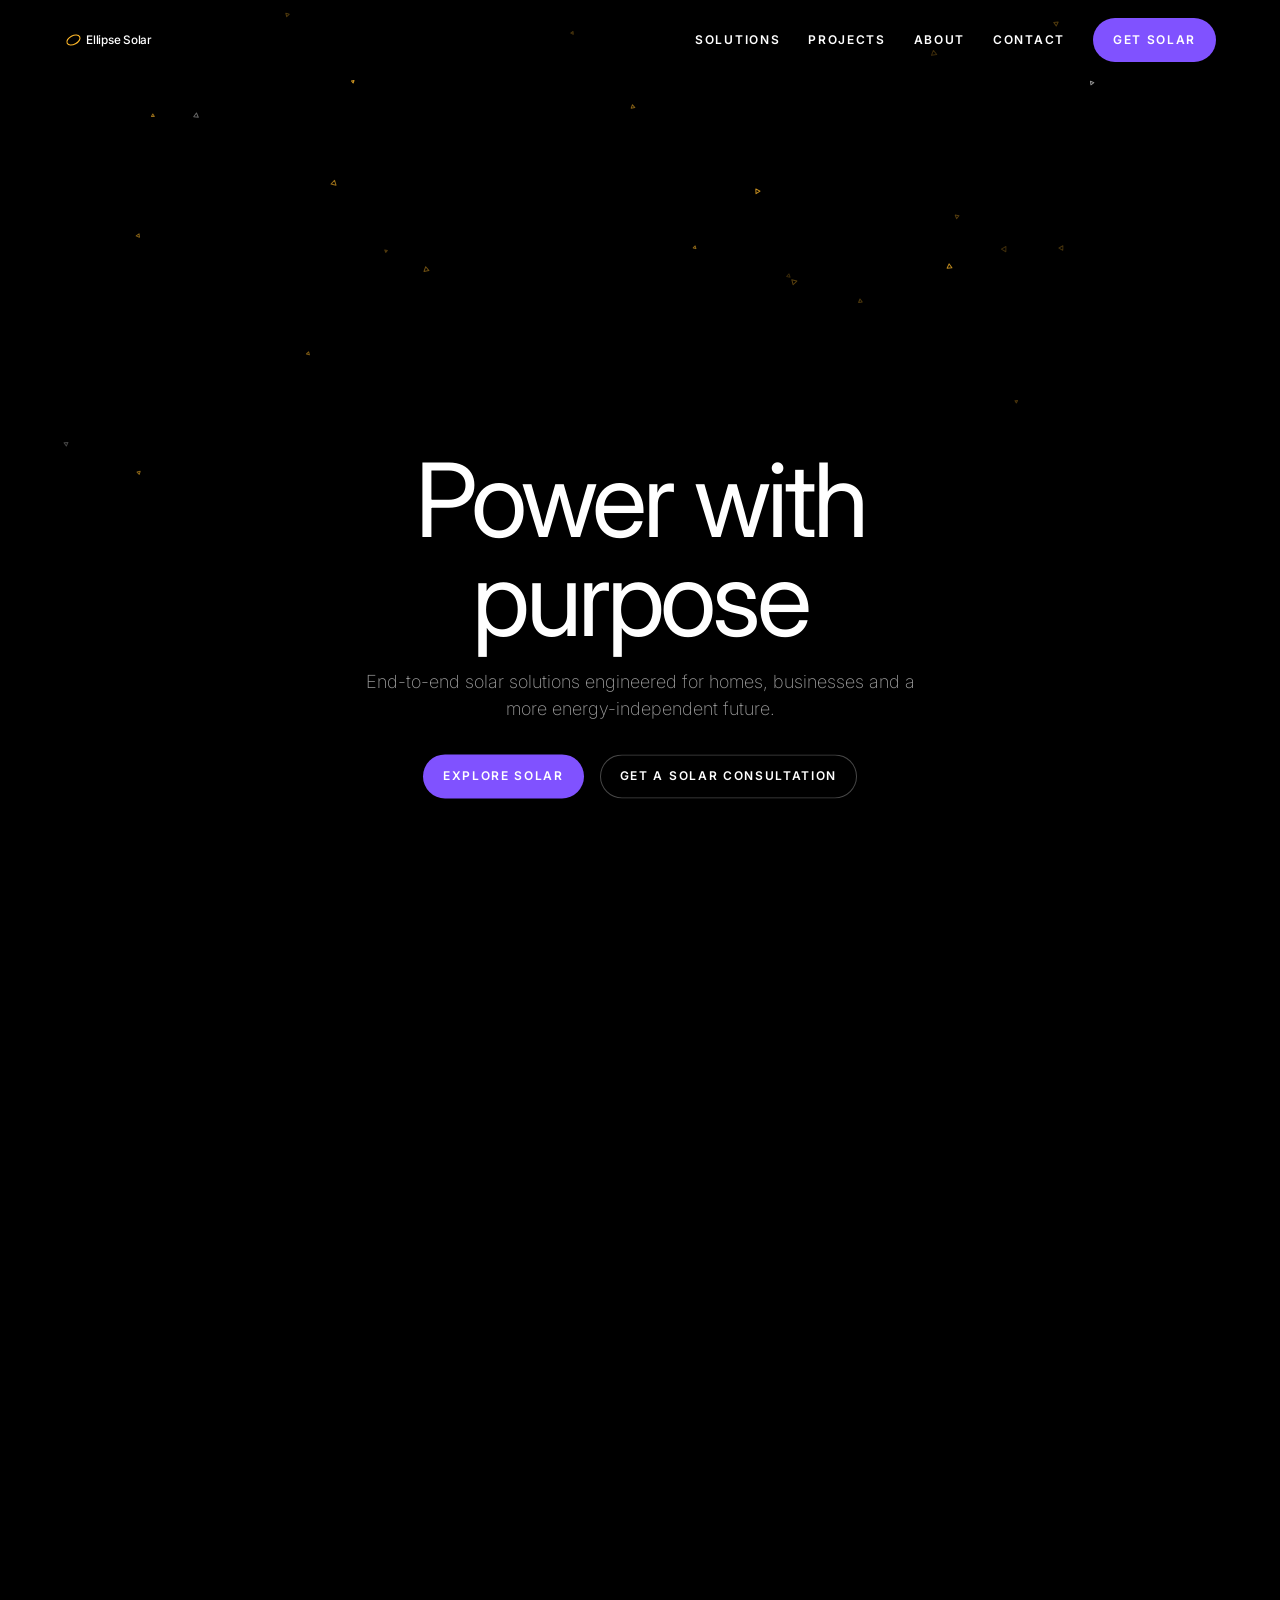
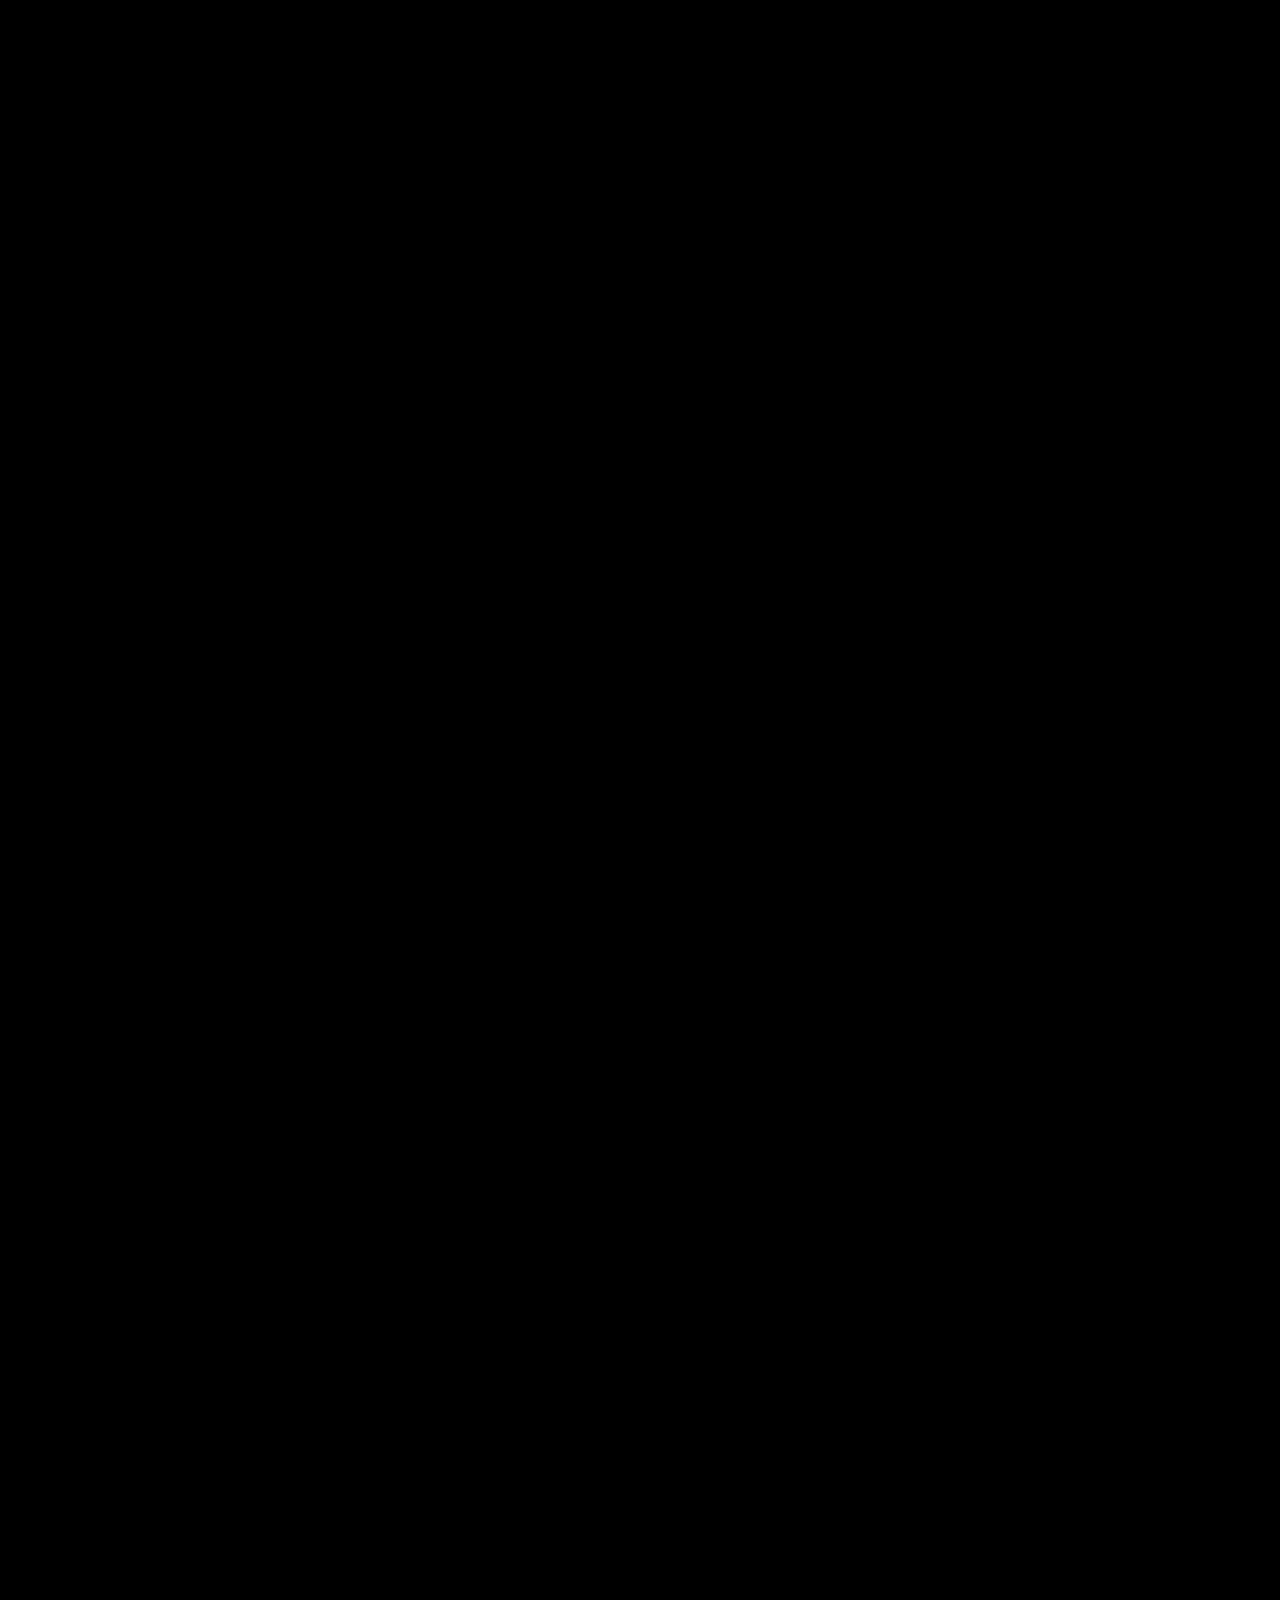
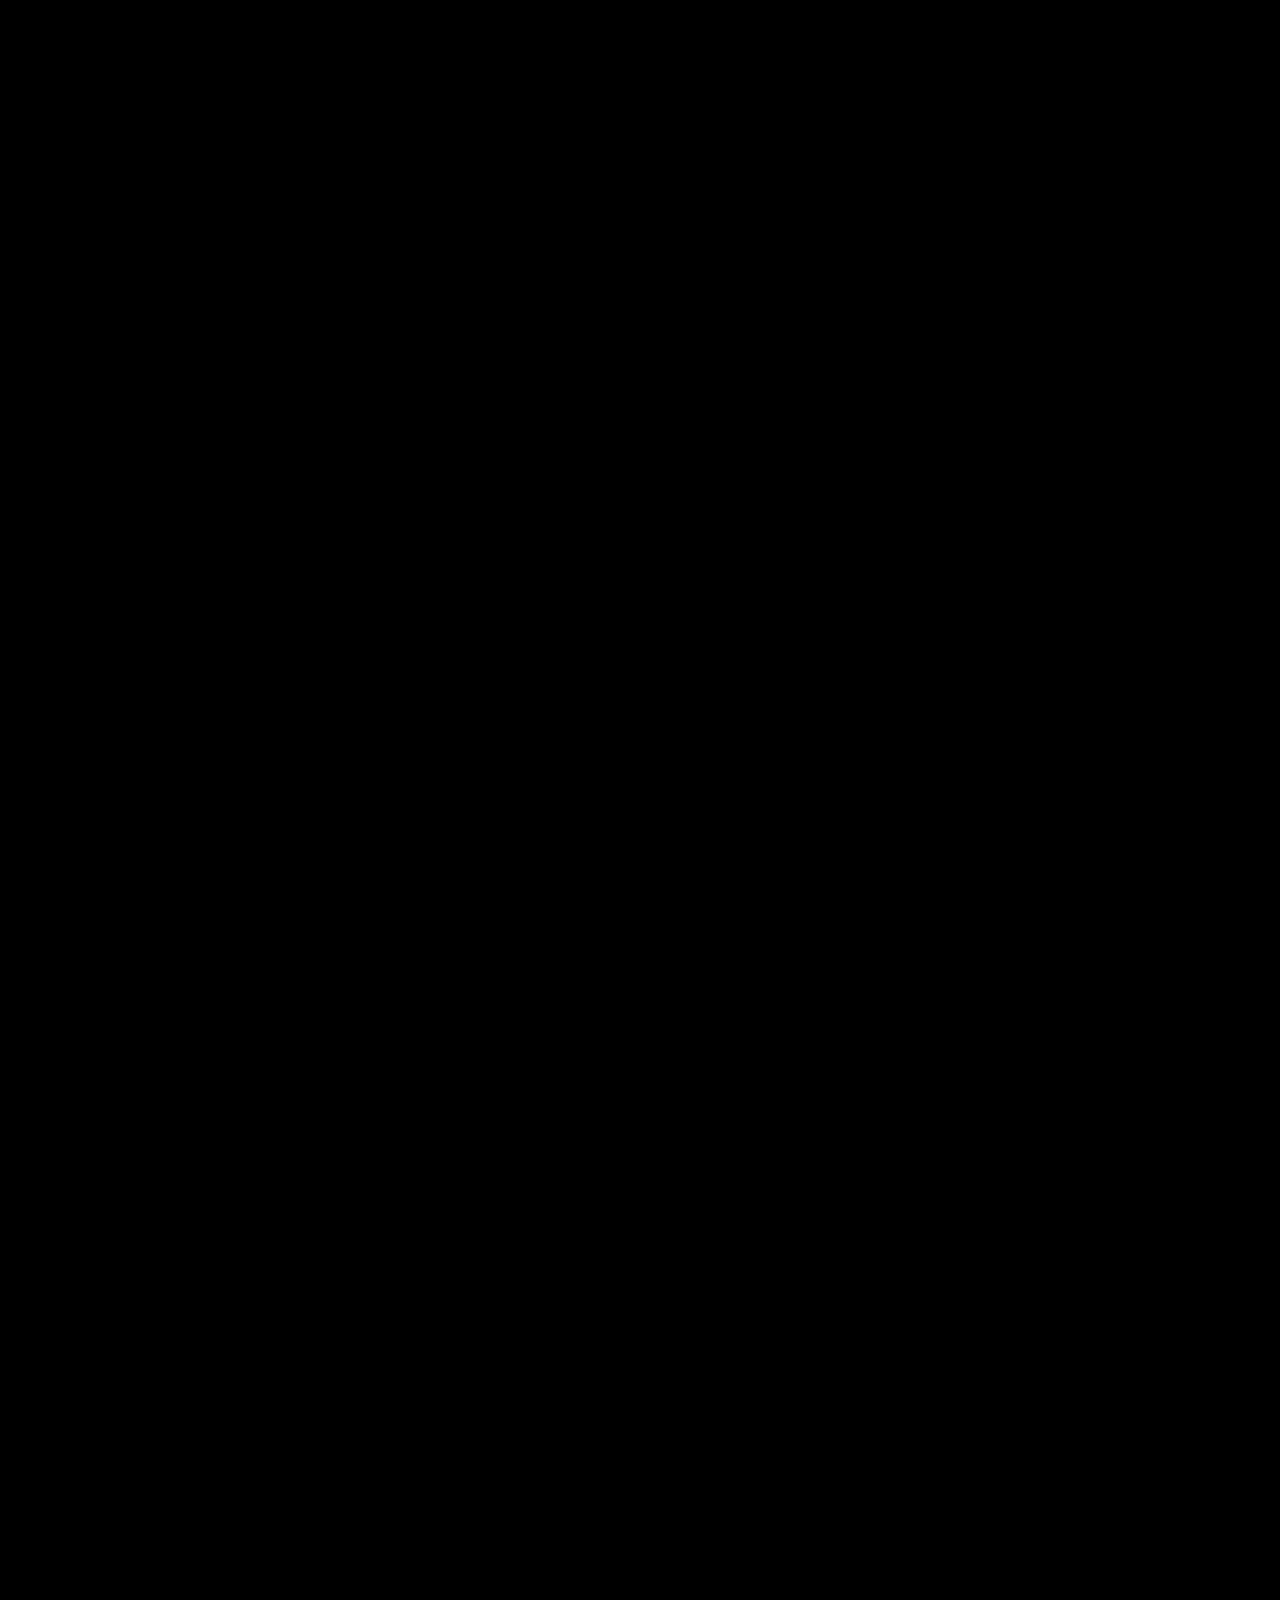
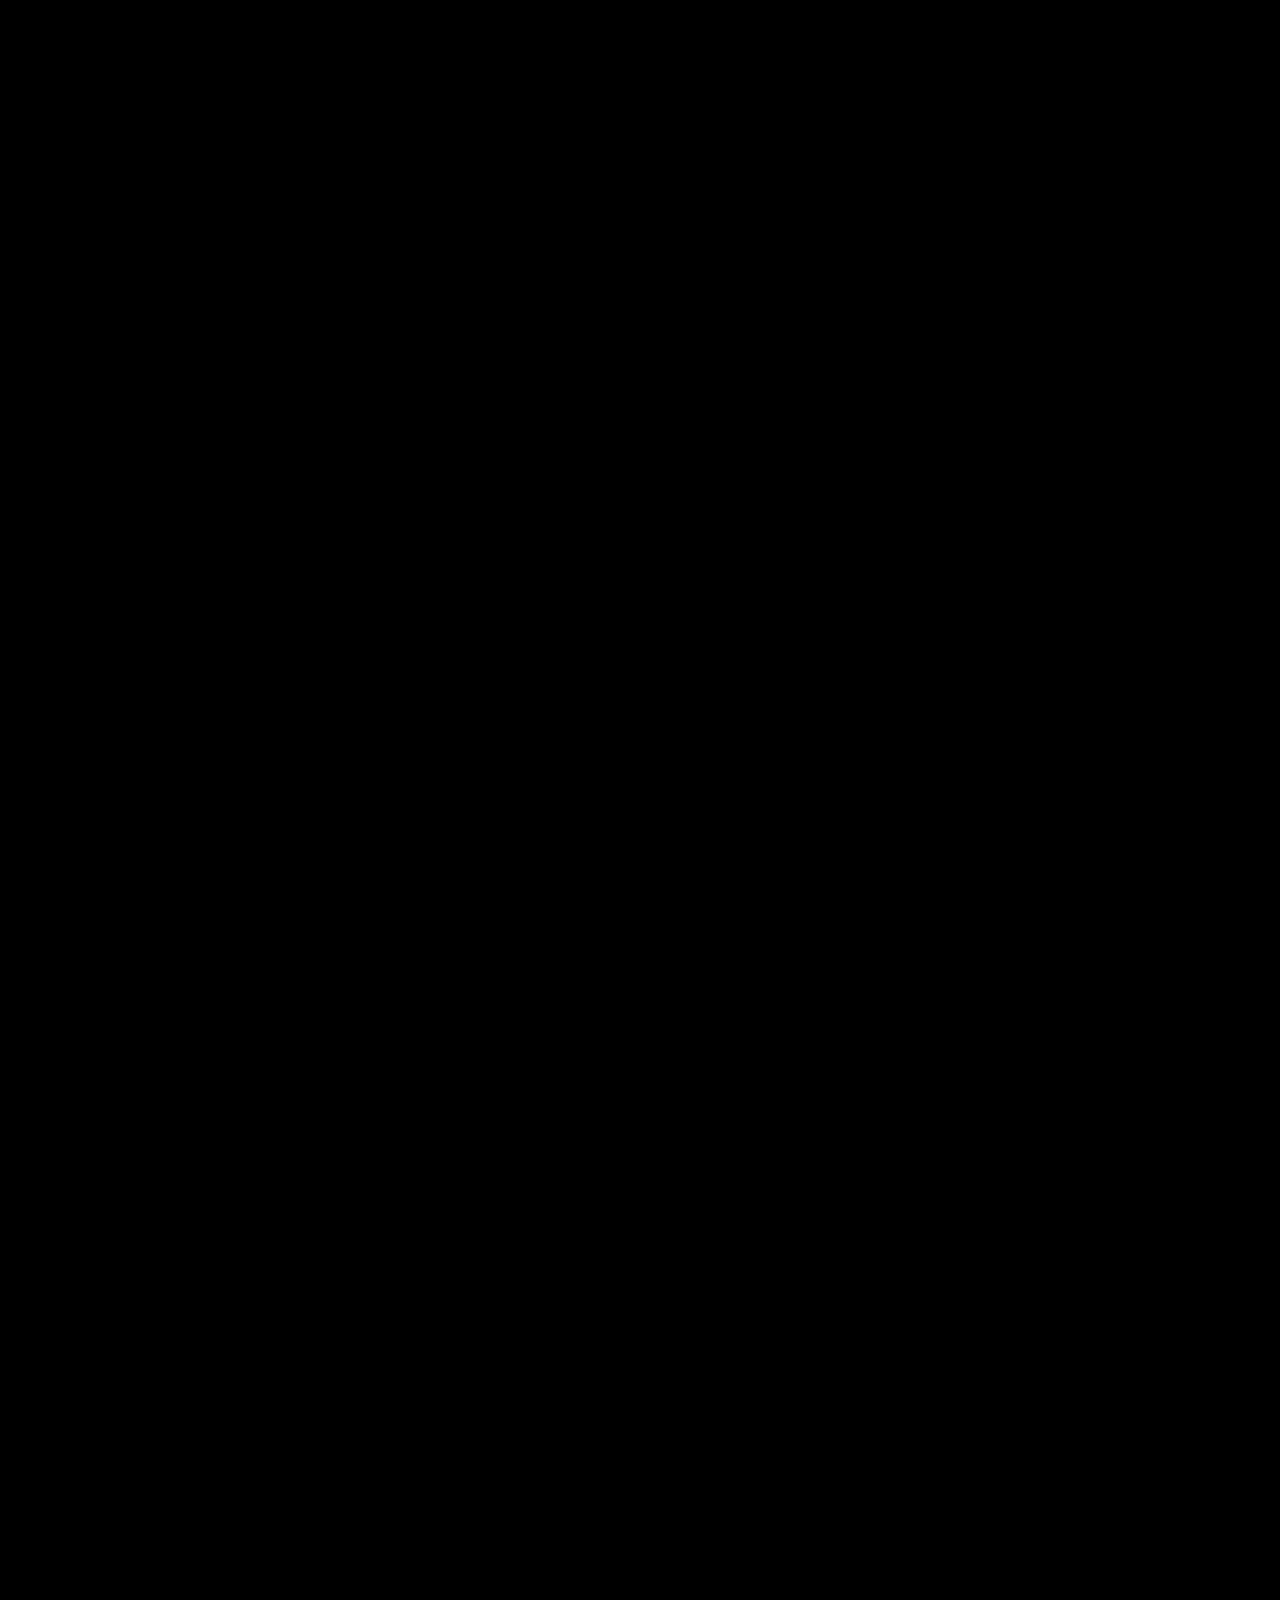
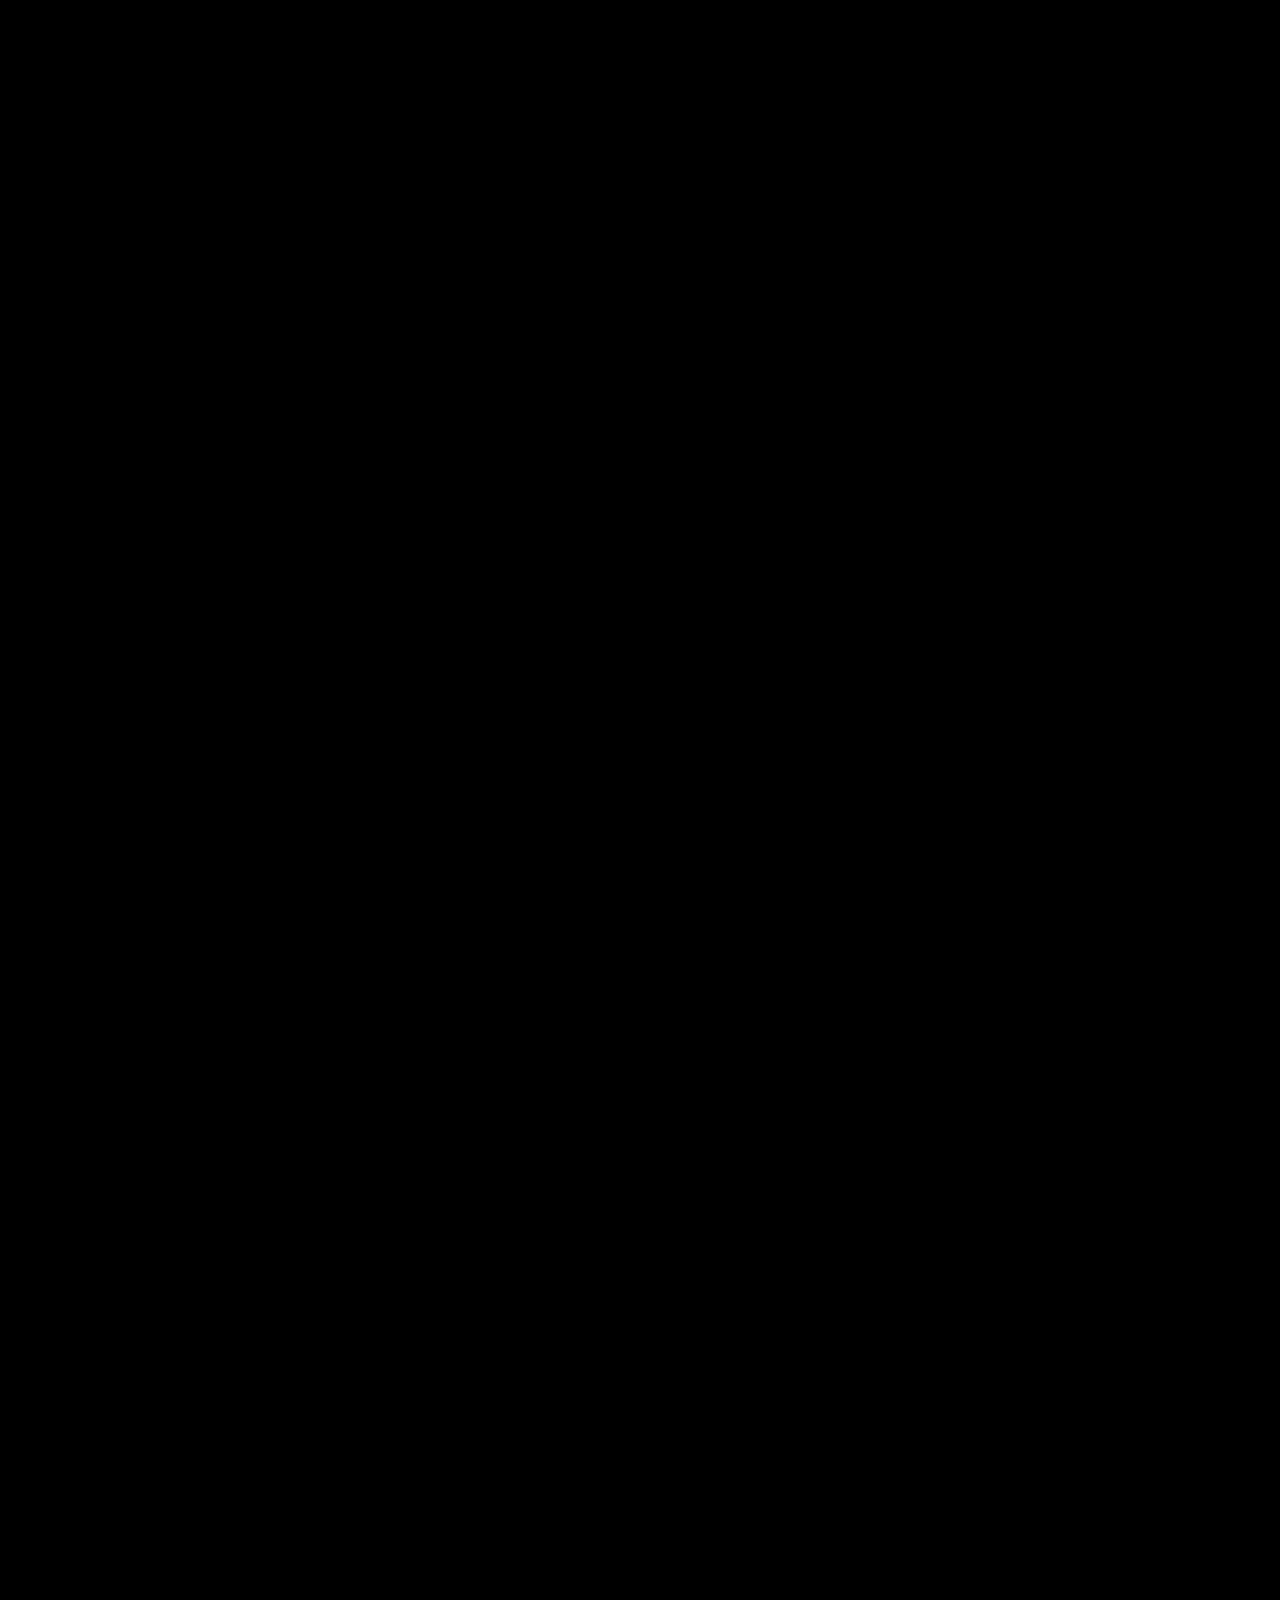
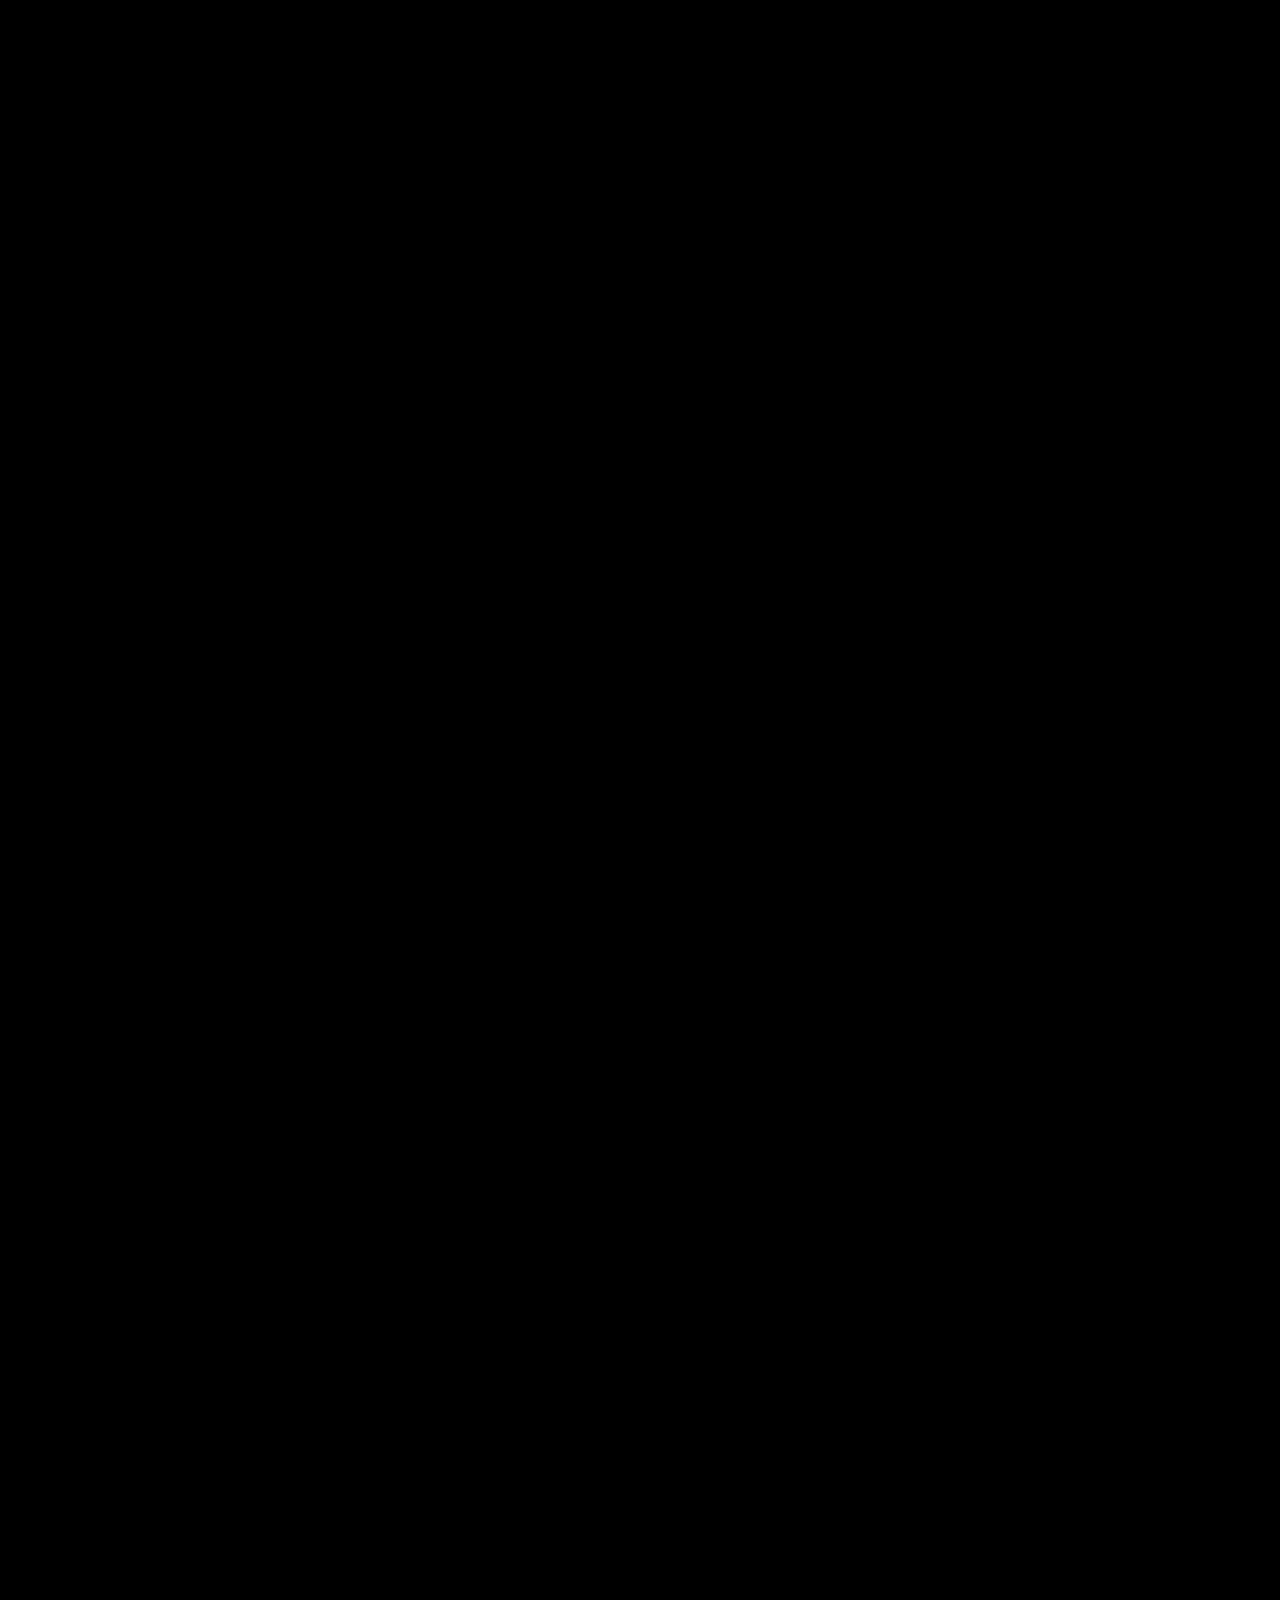
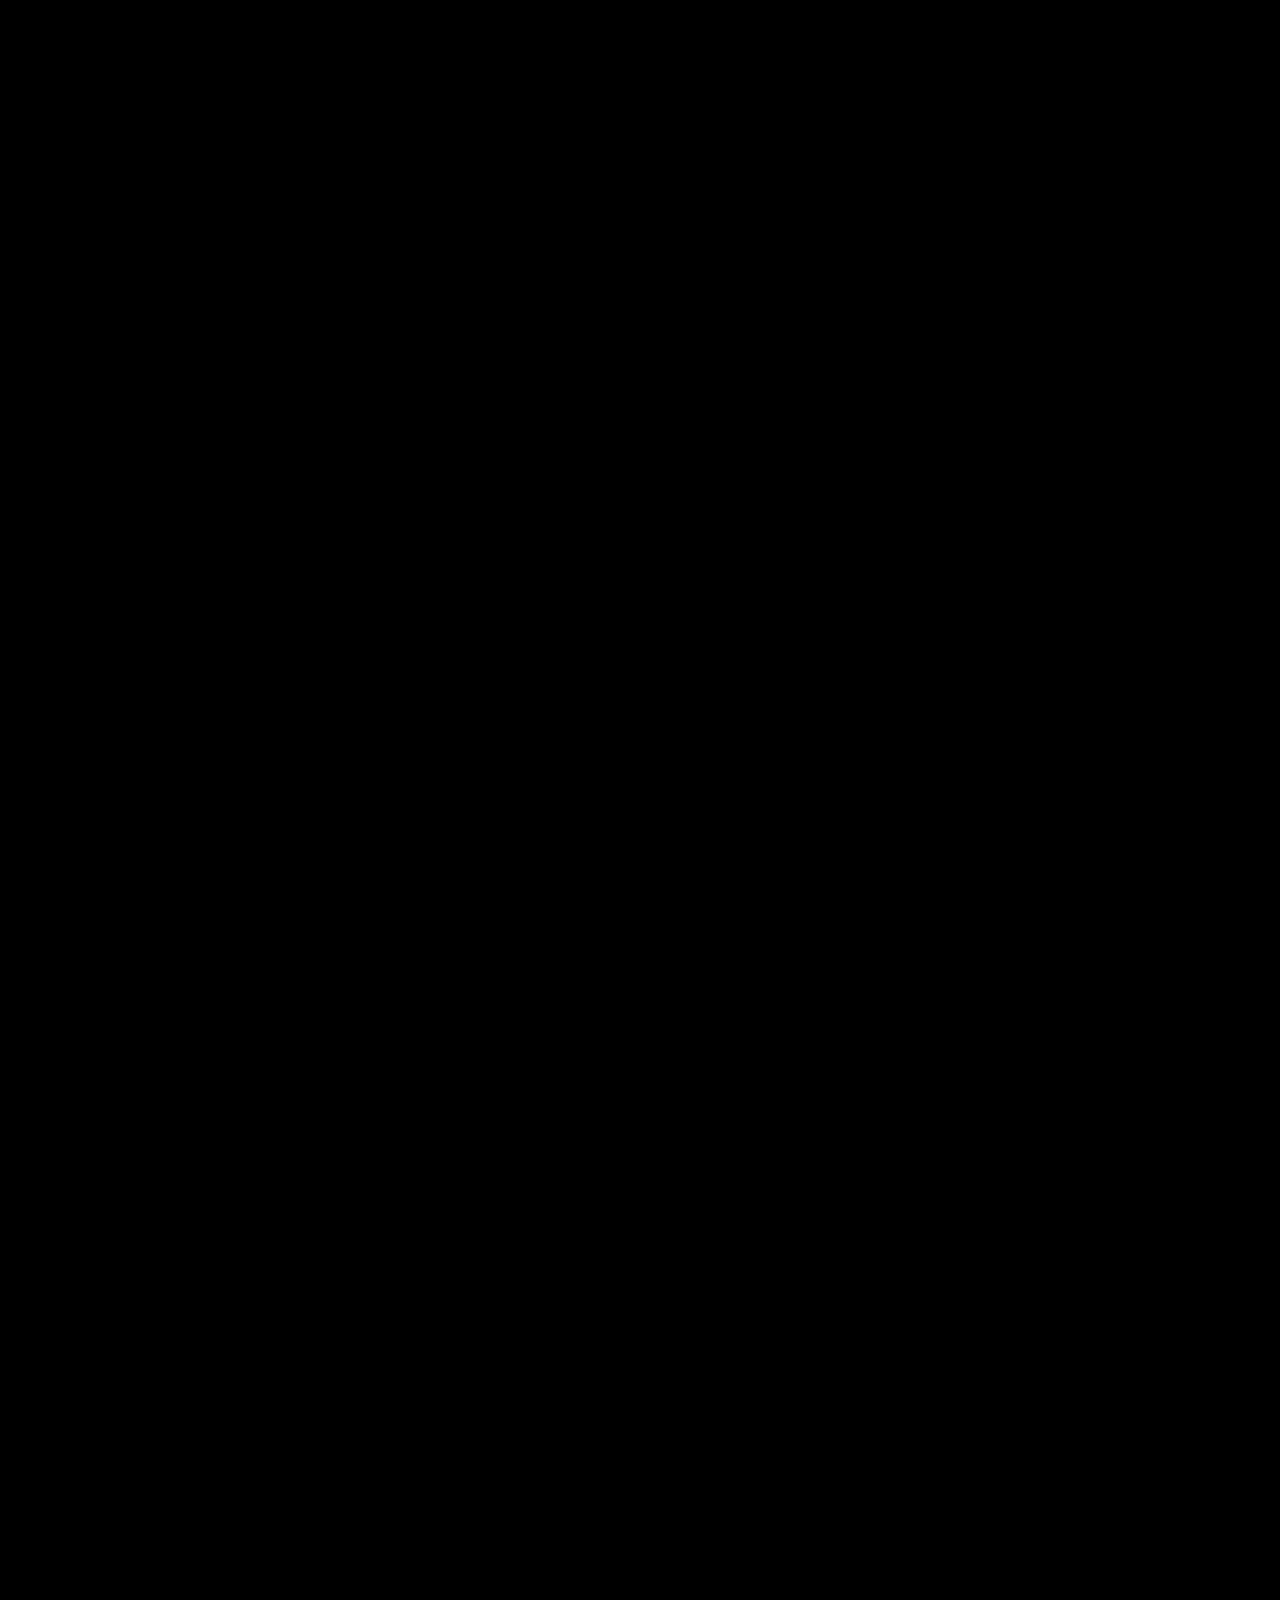
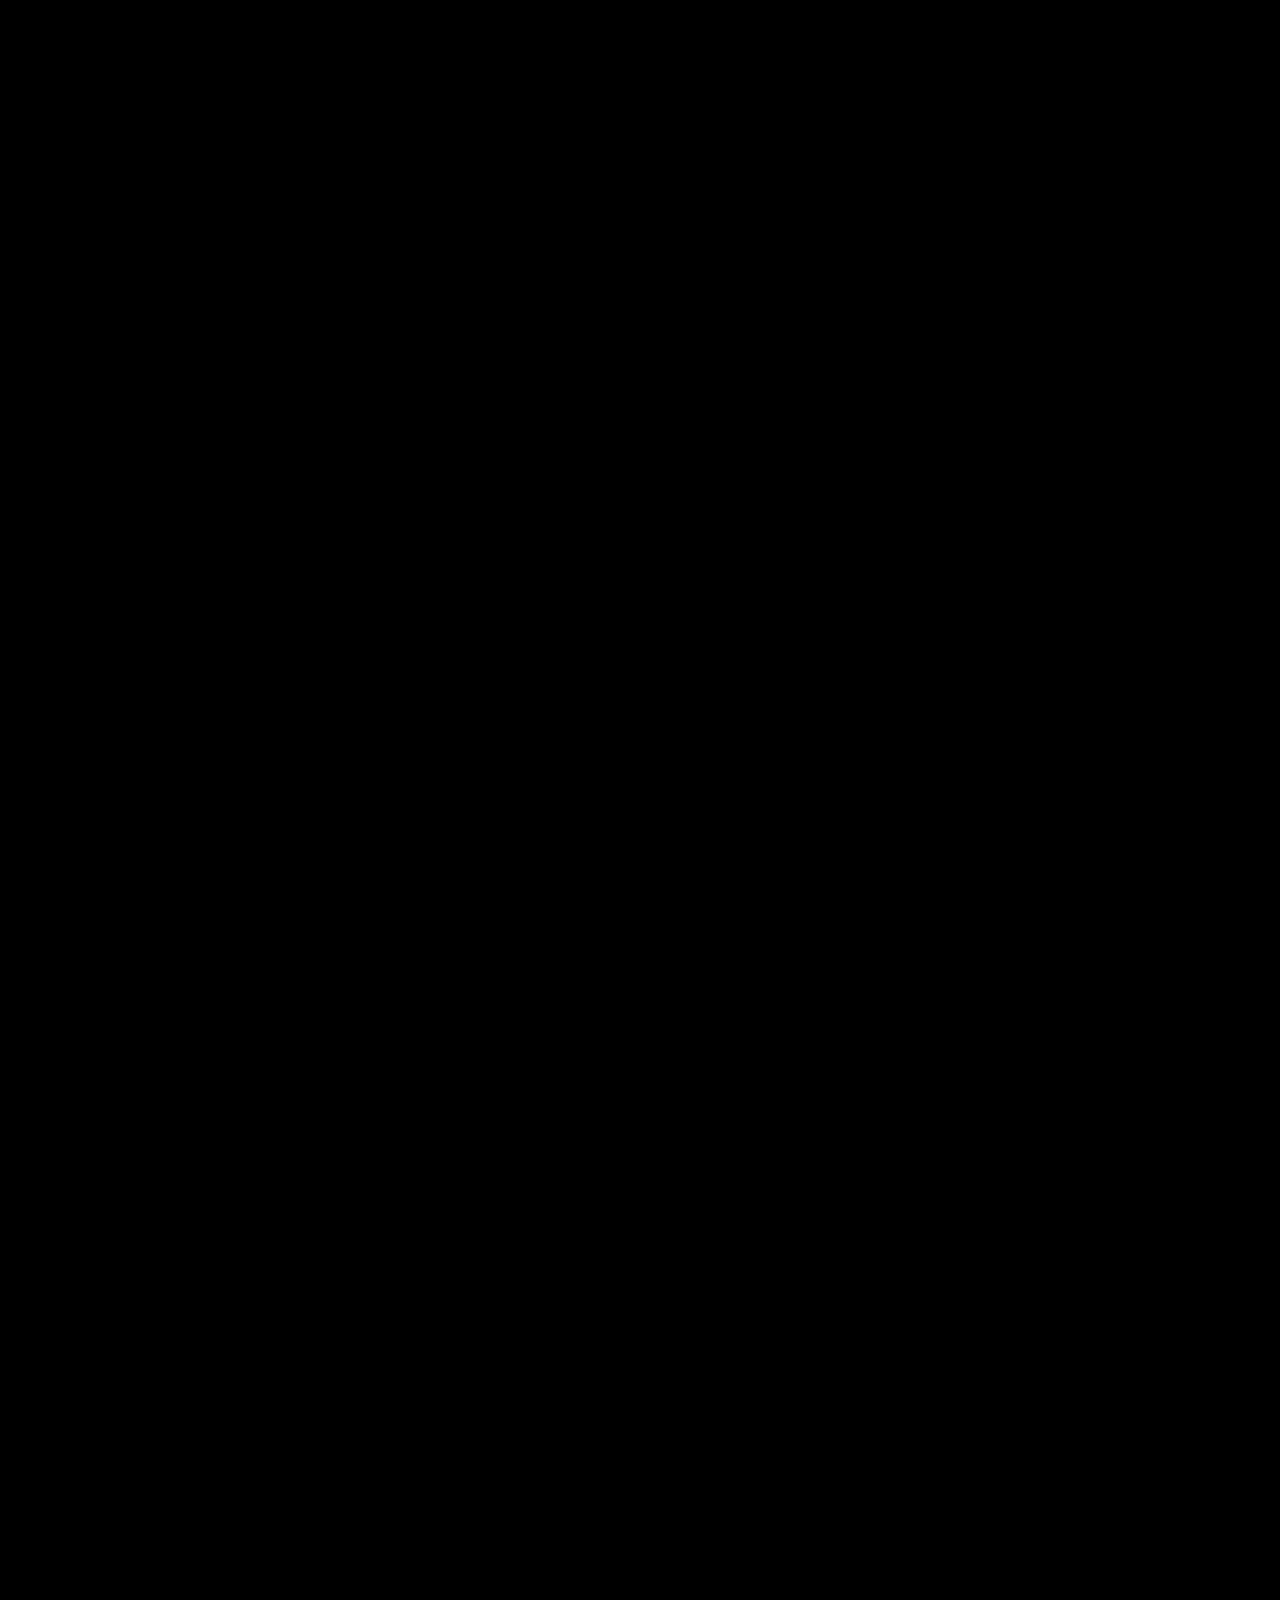
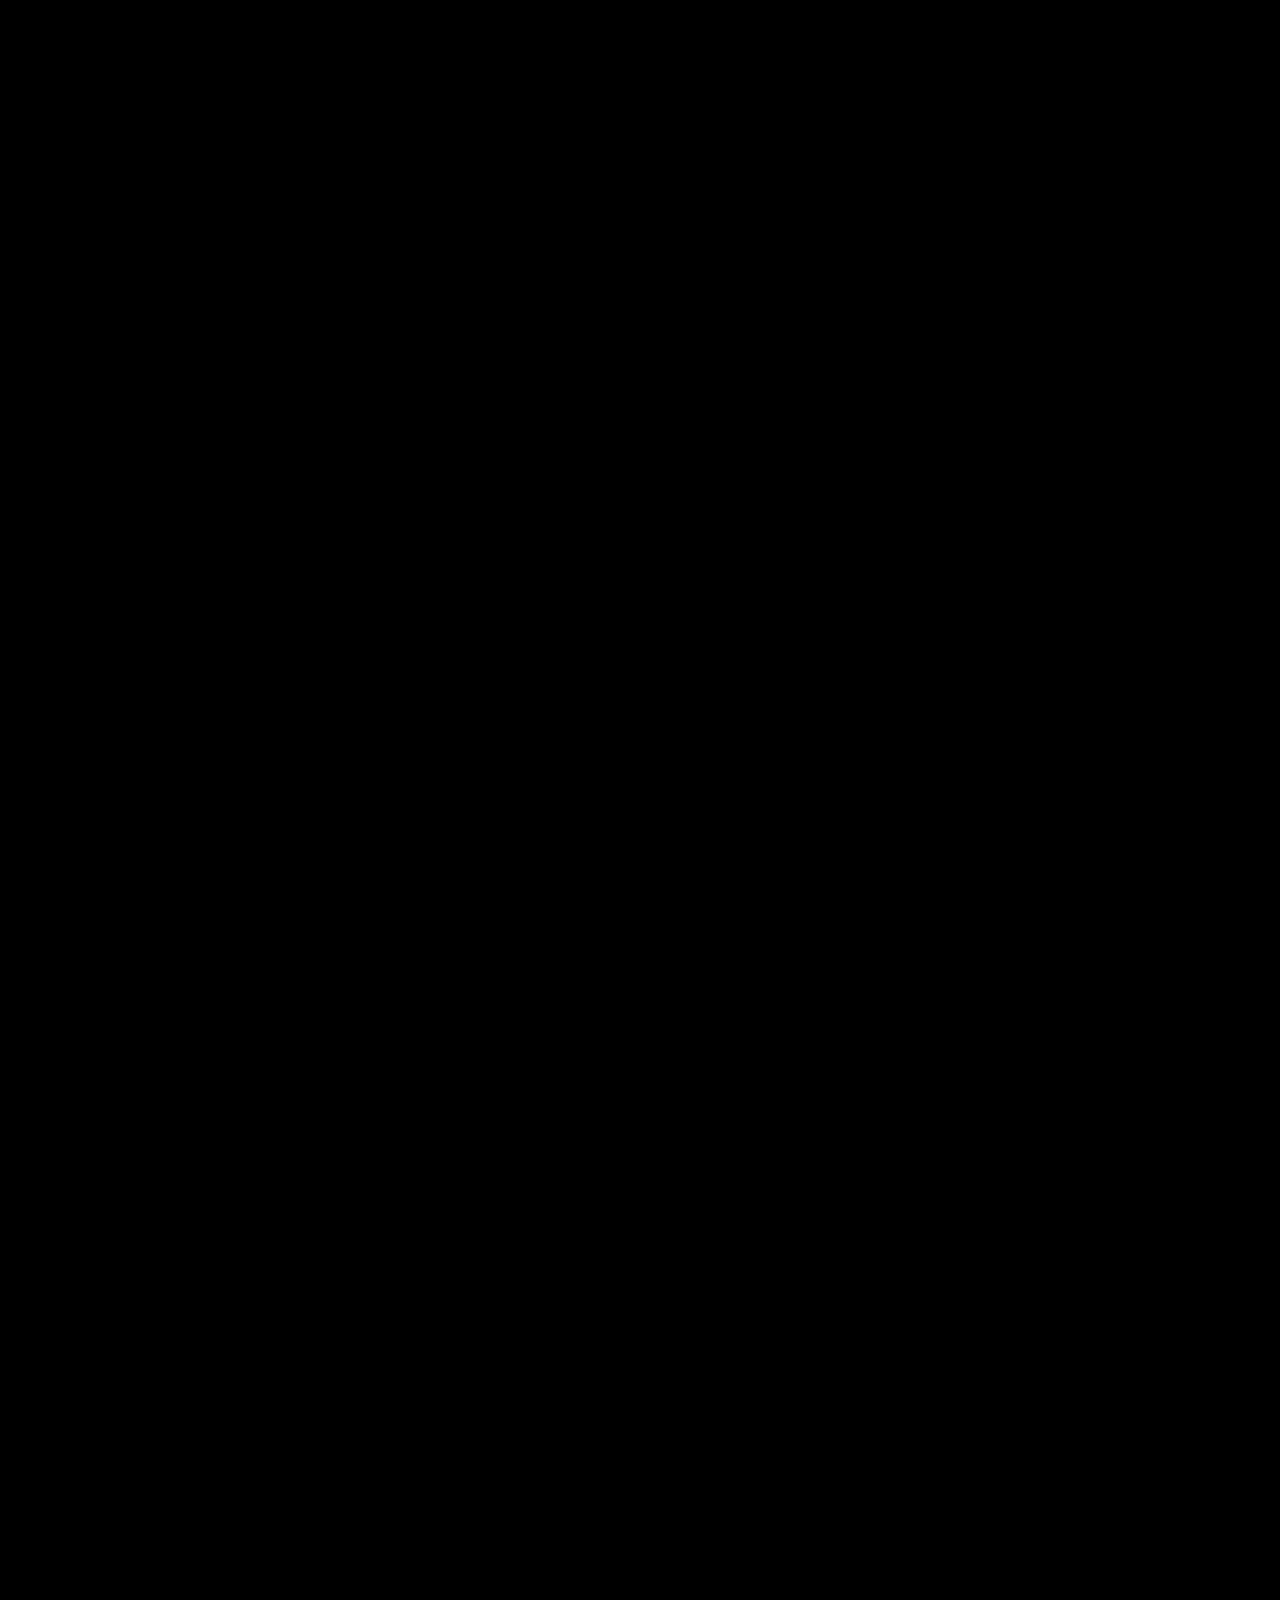
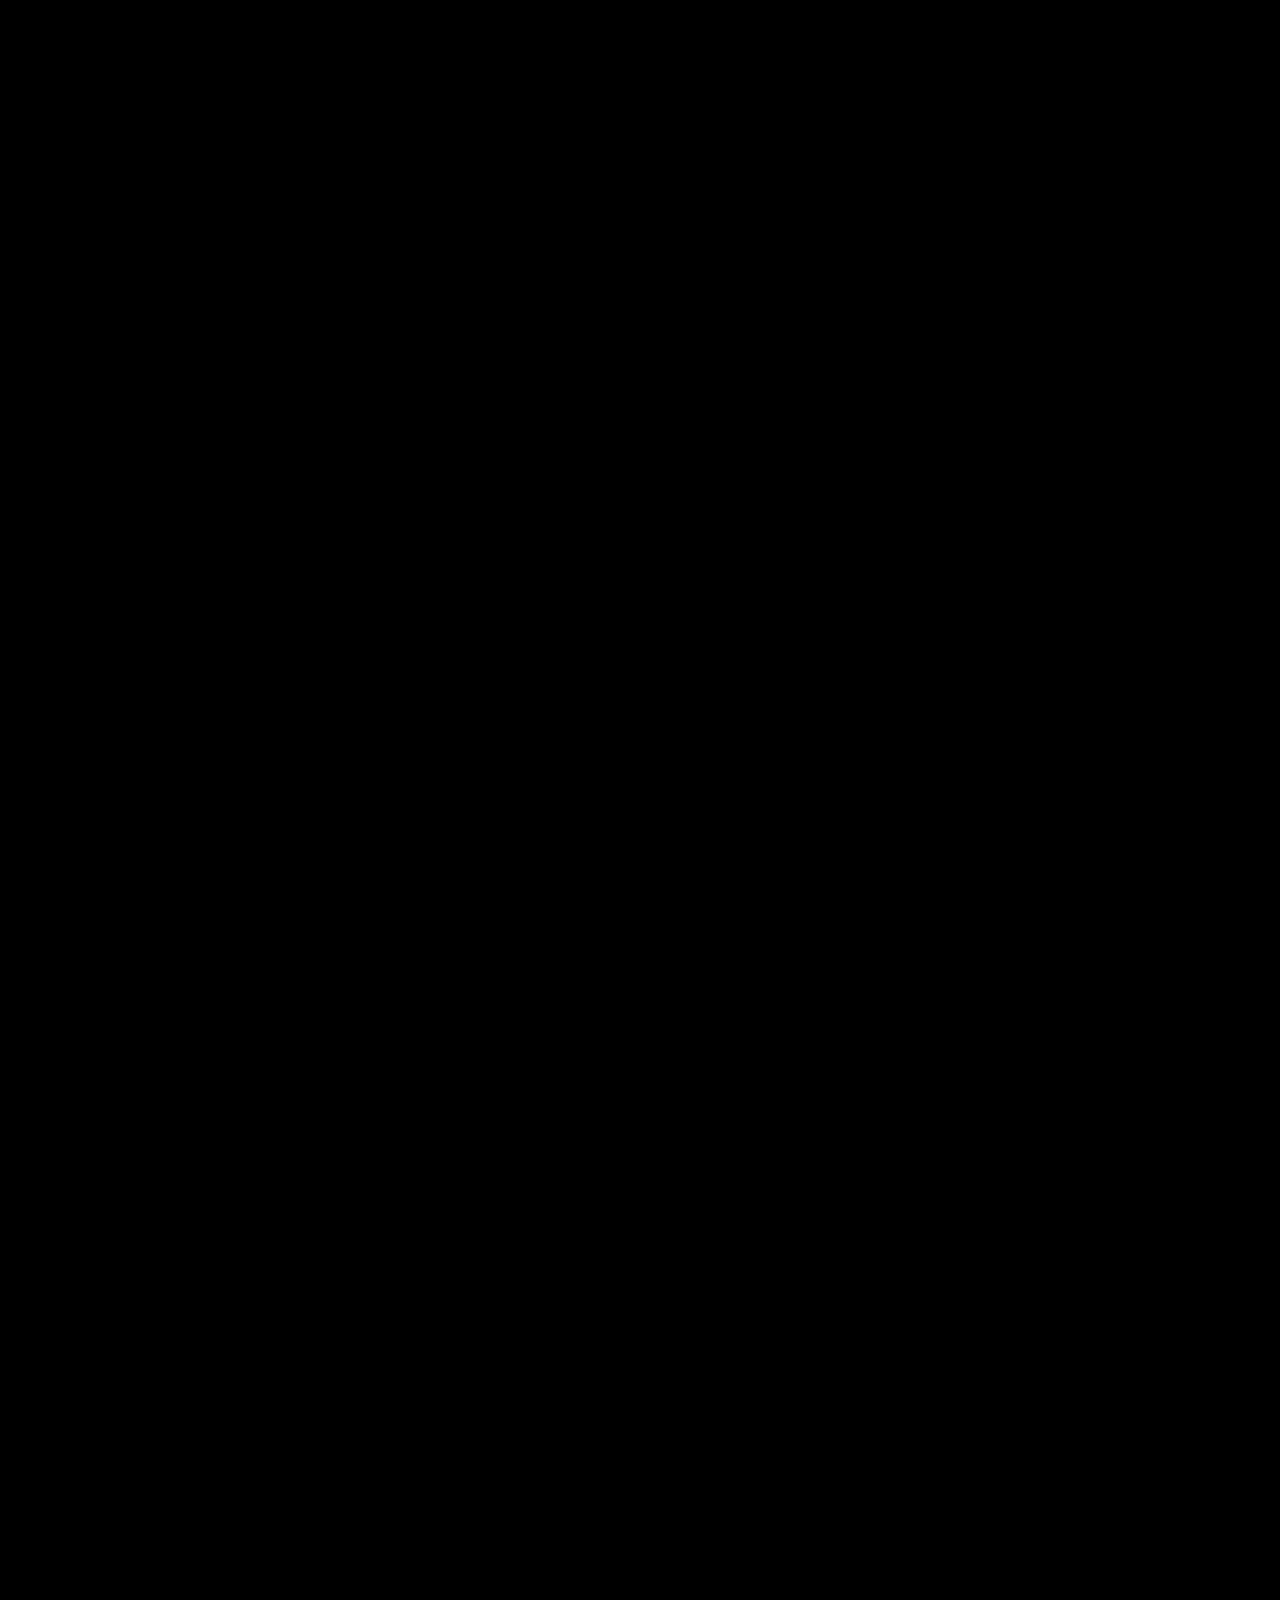
==== commit f7a17726: "Rebuild the site as one scroll-driven path from sunlight to savings. The page now follows a single e" ====
--- a/index.html
+++ b/index.html
@@ -1,503 +1,291 @@
 <!DOCTYPE html>
 <html lang="en">
 <head>
-    <meta charset="UTF-8">
-    <meta name="viewport" content="width=device-width, initial-scale=1.0">
-    <title>Ellipse Solar | Powering a Sustainable Future</title>
-    <meta name="description" content="Ellipse Solar designs and installs on-grid, off-grid, and hybrid solar systems from 3 kW to 50 kW. DCR panels, subsidy paperwork, and rooftop or ground-mount structures.">
-    <meta name="theme-color" content="#0e100f">
-    <link rel="icon" type="image/svg+xml" href="images/favicon.svg">
-    <link rel="stylesheet" href="css/style.css?v=gsap">
-    <link rel="preconnect" href="https://fonts.googleapis.com">
-    <link rel="preconnect" href="https://fonts.gstatic.com" crossorigin>
-    <link href="https://fonts.googleapis.com/css2?family=DM+Sans:ital,opsz,wght@0,9..40,400;0,9..40,600&display=swap" rel="stylesheet">
+  <meta charset="UTF-8">
+  <meta name="viewport" content="width=device-width, initial-scale=1.0">
+  <title>Ellipse Solar — Power with Purpose</title>
+  <meta name="description" content="Ellipse Solar designs and installs solar systems for homes and businesses. Follow the path from sunlight to power — capture, conversion, and long-term savings.">
+  <meta name="theme-color" content="#000000">
+  <link rel="icon" type="image/svg+xml" href="images/favicon.svg">
+  <link rel="preconnect" href="https://fonts.googleapis.com">
+  <link rel="preconnect" href="https://fonts.gstatic.com" crossorigin>
+  <link href="https://fonts.googleapis.com/css2?family=Inter:wght@200;400;600&display=swap" rel="stylesheet">
+  <link rel="stylesheet" href="css/style.css?v=photon">
 </head>
 <body>
-    <!-- Navigation -->
-    <header class="header" id="header">
-        <nav class="nav container">
-            <a href="#" class="nav__logo">
-                <img src="images/logo.svg" alt="Ellipse Solar" class="nav__logo-img">
-            </a>
-            <ul class="nav__menu" id="nav-menu">
-                <li><a href="#home" class="nav__link active">Home</a></li>
-                <li><a href="#services" class="nav__link">Services</a></li>
-                <li><a href="#brands" class="nav__link">Brands</a></li>
-                <li><a href="#why-us" class="nav__link">Why Us</a></li>
-                <li><a href="#process" class="nav__link">Process</a></li>
-                <li><a href="#projects" class="nav__link">Projects</a></li>
-                <li><a href="#testimonials" class="nav__link">Testimonials</a></li>
-                <li><a href="#calculator" class="nav__link">Calculator</a></li>
-                <li><a href="#contact" class="nav__link">Contact</a></li>
-            </ul>
-            <a href="#contact" class="btn btn--primary nav__cta">Get a quote</a>
-            <button class="nav__toggle" id="nav-toggle" aria-label="Toggle menu">
-                <span></span><span></span><span></span>
-            </button>
-        </nav>
-    </header>
-
-    <!-- Hero -->
-    <section class="hero" id="home">
-        <div class="hero__shapes" aria-hidden="true">
-            <span class="blob blob--sun"></span>
-            <span class="blob blob--amber"></span>
-            <span class="blob blob--pink"></span>
-        </div>
-        <div class="container hero__container">
-            <div class="hero__content reveal">
-                <p class="hero__badge">500+ installations</p>
-                <h1 class="hero__title">Make electricity free.</h1>
-                <p class="hero__subtitle">On-grid, off-grid, and hybrid systems from 3 kW to 50 kW. Use what you generate, sell the extra units back to the grid, and stay eligible for subsidy with DCR panels.</p>
-                <div class="hero__actions">
-                    <a href="#contact" class="btn btn--primary">Get a free quote</a>
-                    <a href="#process" class="btn btn--ghost">How it works</a>
-                </div>
-            </div>
-        </div>
-    </section>
-
-    <!-- Services -->
-    <section class="services" id="services">
-        <div class="container">
-            <div class="section-head reveal">
-                <span class="tag">Our Services</span>
-                <h2>Solar Solutions for Every Need</h2>
-                <p>The same systems our quotation tool prices: on-grid, off-grid, and hybrid, from 3 kW to 50 kW.</p>
-            </div>
-            <div class="services__grid">
-                <div class="card reveal">
-                    <h3>On-Grid Solar</h3>
-                    <p>Tied to your DISCOM connection. Daytime load runs on solar, and surplus units are exported. Available in 1-phase and 3-phase, with Polycab, Solaire, or Xwatt inverters.</p>
-                    <a href="#contact" class="card__link">Get Started →</a>
-                </div>
-                <div class="card reveal">
-                    <h3>Off-Grid Solar</h3>
-                    <p>For sites that need power without depending on the grid. Polycab off-grid inverters with a lead-acid or lithium (LiFePO4) battery bank.</p>
-                    <a href="#contact" class="card__link">Get Started →</a>
-                </div>
-                <div class="card reveal">
-                    <h3>Hybrid Solar</h3>
-                    <p>Grid plus battery. The system exports surplus when the grid is up and keeps essential loads running during an outage.</p>
-                    <a href="#contact" class="card__link">Get Started →</a>
-                </div>
-                <div class="card reveal">
-                    <h3>Rooftop &amp; Ground Mount</h3>
-                    <p>Standard rooftop, difficult-access sites, or open ground mounting. Structures in TATA Structura or Apollo GI, for buildings up to 10 floors.</p>
-                    <a href="#contact" class="card__link">Get Started →</a>
-                </div>
-            </div>
-        </div>
-    </section>
-
-    <!-- Brands -->
-    <section class="brands" id="brands">
-        <div class="container">
-            <div class="section-head reveal">
-                <span class="tag">Equipment</span>
-                <h2>Brands We Install</h2>
-                <p>Taken from the catalogue our sales team uses to build every quotation.</p>
-            </div>
-            <div class="brands__grid">
-                <article class="brands__card reveal">
-                    <h3>Solar panels</h3>
-                    <p>MonoPERC bifacial and TOPCon bifacial modules, in DCR (required for subsidy) or non-DCR. Wattage is matched to the brand, typically 540W–630W.</p>
-                    <ul class="brand-list">
-                        <li>INA</li><li>Adani</li><li>Waaree</li><li>Tata</li><li>Eastman</li><li>Luminous</li><li>Panasonic</li><li>Havells</li><li>Reliance</li><li>Renewsys</li><li>Premier</li>
-                    </ul>
-                    <small>Performance warranty: 25 years. INA, Renewsys, and Premier: 30 years.</small>
-                </article>
-                <article class="brands__card reveal">
-                    <h3>Inverters</h3>
-                    <p>On-grid and hybrid options in 1-phase and 3-phase. Off-grid systems use Polycab. Tata Power Solar kits can also ship with Eastman, Goodwe, Solis, Sofar, Solax, or Foxx inverters.</p>
-                    <ul class="brand-list">
-                        <li>Polycab</li><li>Solaire</li><li>Xwatt</li>
-                    </ul>
-                    <small>On-grid warranty: Polycab 8 years, Solaire and Xwatt 10 years. Hybrid: Polycab 8 years, Solaire and Xwatt 5 years.</small>
-                </article>
-                <article class="brands__card reveal">
-                    <h3>Batteries</h3>
-                    <p>Optional on on-grid, required for off-grid and hybrid. Lead-acid for standard backup, lithium iron phosphate for longer life and higher usable capacity.</p>
-                    <ul class="brand-list">
-                        <li>Exide</li><li>Luminous</li><li>Livguard</li><li>Amptek</li><li>Solaire</li>
-                    </ul>
-                    <small>Lead-acid (Exide, Luminous, Livguard) and Amptek lithium: 5 years. Solaire lithium: 10 years.</small>
-                </article>
-                <article class="brands__card reveal">
-                    <h3>Mounting structure</h3>
-                    <p>Galvanised structures for rooftops and ground mounts, sized with the DC and earthing cable run for the number of floors.</p>
-                    <ul class="brand-list">
-                        <li>TATA Structura</li><li>Apollo</li>
-                    </ul>
-                    <small>Includes ACDB/DCDB, earthing, lightning arrestor, and solar meter where the site does not already have one.</small>
-                </article>
-            </div>
-        </div>
-    </section>
-
-    <!-- Solar Calculator -->
-    <section class="calculator" id="calculator">
-        <div class="container">
-            <div class="section-head reveal">
-                <span class="tag">Solar Calculator</span>
-                <h2>Find Your System Size</h2>
-                <p>Uses the same bill-to-size method as our quotation tool: domestic slab rates and about 5.15 units per kW per day.</p>
-            </div>
-            <div class="calc__wrapper reveal">
-                <div class="calc__form">
-                    <div class="calc__group">
-                        <label for="calc-bill">Your Monthly Electricity Bill</label>
-                        <div class="calc__input-wrap">
-                            <span class="calc__prefix">₹</span>
-                            <input type="number" id="calc-bill" placeholder="e.g. 3000" min="500" max="100000" value="3000">
-                        </div>
-                        <input type="range" id="calc-slider" min="500" max="50000" step="100" value="3000" class="calc__slider">
-                        <div class="calc__range-labels"><span>₹500</span><span>₹50,000</span></div>
-                    </div>
-                    <div class="calc__group">
-                        <label>State govt. free 100 units?</label>
-                        <div class="bill-options">
-                            <label class="bill-option"><input type="radio" name="free-units" value="no" checked><span>No</span></label>
-                            <label class="bill-option"><input type="radio" name="free-units" value="yes"><span>Yes — 100 units free</span></label>
-                        </div>
-                        <p class="calc__hint">If those 100 units are not billed, the same bill means higher use, so the recommended system is larger.</p>
-                    </div>
-                    <button class="btn btn--primary btn--lg btn--full" id="calc-btn" type="button">Calculate System Size →</button>
-                </div>
-                <div class="calc__results" id="calc-results">
-                    <div class="calc__result-header">
-                        <h3>Recommended System</h3>
-                    </div>
-                    <div class="calc__result-grid">
-                        <div class="calc__result-item">
-                            <small>System size</small>
-                            <strong id="res-system">3 kW</strong>
-                        </div>
-                        <div class="calc__result-item">
-                            <small>Monthly use</small>
-                            <strong id="res-units">359 units</strong>
-                        </div>
-                        <div class="calc__result-item">
-                            <small>Daily use</small>
-                            <strong id="res-daily">12 units/day</strong>
-                        </div>
-                        <div class="calc__result-item">
-                            <small>Est. annual generation</small>
-                            <strong id="res-annual" class="text-green">5,639 units</strong>
-                        </div>
-                        <div class="calc__result-item">
-                            <small>Central subsidy</small>
-                            <strong id="res-subsidy" class="text-primary">₹78,000</strong>
-                        </div>
-                        <div class="calc__result-item">
-                            <small>State subsidy</small>
-                            <strong id="res-state">Up to ₹17,000</strong>
-                        </div>
-                    </div>
-                    <p class="calc__note" id="res-note">Standard sizes run from 3 kW to 50 kW. Central subsidy applies to eligible residential DCR systems. A site survey fixes brand, phase, and final price.</p>
-                    <div class="calc__result-cta">
-                        <p>Want an exact quote for your rooftop?</p>
-                        <a href="#contact" class="btn btn--primary">Book Free Site Survey →</a>
-                    </div>
-                </div>
-            </div>
-        </div>
-    </section>
-
-    <!-- Why Us -->
-    <section class="why-us" id="why-us">
-        <div class="container">
-            <div class="section-head reveal">
-                <span class="tag">Why Ellipse Solar</span>
-                <h2>Why Customers Trust Us</h2>
-            </div>
-            <div class="why-us__grid">
-                <div class="why-us__item reveal">
-                    <div class="why-us__icon">⚡</div>
-                    <strong>Sized From Your Bill</strong>
-                    <p>System size follows your monthly bill, including the 100 free units where your state gives them.</p>
-                </div>
-                <div class="why-us__item reveal">
-                    <div class="why-us__icon">✅</div>
-                    <strong>Subsidy Paperwork</strong>
-                    <p>DCR panels for the central subsidy — ₹30,000 for 1 kW, ₹60,000 for 2 kW, and ₹78,000 from 3 kW up — plus up to ₹17,000 state subsidy where the scheme applies.</p>
-                </div>
-                <div class="why-us__item reveal">
-                    <div class="why-us__icon">🛡️</div>
-                    <strong>Named Equipment</strong>
-                    <p>Panels, inverters, batteries, and GI structures from the brands listed above, with the manufacturer warranty on each.</p>
-                </div>
-                <div class="why-us__item reveal">
-                    <div class="why-us__icon">❤️</div>
-                    <strong>Loan From 3 to 10 Years</strong>
-                    <p>Ask for a loan tenure between 3 and 10 years when we prepare the quotation.</p>
-                </div>
-            </div>
-        </div>
-    </section>
-
-    <!-- Process -->
-    <section class="process" id="process">
-        <div class="container">
-            <div class="section-head reveal">
-                <span class="tag">How It Works</span>
-                <h2>Simple 4-Step Process</h2>
-                <p>Going solar has never been easier.</p>
-            </div>
-            <div class="process__grid">
-                <div class="process__step reveal">
-                    <div class="step-num">1</div>
-                    <h3>Free Site Survey</h3>
-                    <p>We assess your rooftop and energy needs on-site.</p>
-                </div>
-                <div class="process__step reveal">
-                    <div class="step-num">2</div>
-                    <h3>Custom Design</h3>
-                    <p>Optimized system for maximum generation.</p>
-                </div>
-                <div class="process__step reveal">
-                    <div class="step-num">3</div>
-                    <h3>Installation & Subsidy</h3>
-                    <p>Rooftop or ground mount, net meter if you need one, and DCR subsidy paperwork.</p>
-                </div>
-                <div class="process__step reveal">
-                    <div class="step-num">4</div>
-                    <h3>Monitor & Maintain</h3>
-                    <p>Savings from day one. We handle maintenance.</p>
-                </div>
-            </div>
-        </div>
-    </section>
-
-    <!-- Stats -->
-    <section class="stats">
-        <div class="container stats__grid">
-            <div class="stats__item reveal">
-                <span class="stats__num" data-target="500">0</span><span class="stats__suf">+</span>
-                <small>Installations</small>
-            </div>
-            <div class="stats__item reveal">
-                <span class="stats__num" data-target="10">0</span><span class="stats__suf">MW+</span>
-                <small>Capacity</small>
-            </div>
-            <div class="stats__item reveal">
-                <span class="stats__num" data-target="15">0</span><span class="stats__suf">Cr+</span>
-                <small>Savings Delivered</small>
-            </div>
-            <div class="stats__item reveal">
-                <span class="stats__num" data-target="8">0</span><span class="stats__suf">+</span>
-                <small>Cities Served</small>
-            </div>
-        </div>
-    </section>
-
-    <!-- Projects -->
-    <section class="projects" id="projects">
-        <div class="container">
-            <div class="section-head reveal">
-                <span class="tag">Our Work</span>
-                <h2>Recent Projects</h2>
-            </div>
-            <div class="projects__grid">
-                <div class="project reveal">
-                    <div class="project__info">
-                        <h3>5 kW On-Grid</h3>
-                        <p>Home rooftop • 1-phase or 3-phase</p>
-                    </div>
-                </div>
-                <div class="project reveal">
-                    <div class="project__info">
-                        <h3>10 kW Commercial</h3>
-                        <p>Shop or office • 3-phase on-grid</p>
-                    </div>
-                </div>
-                <div class="project reveal">
-                    <div class="project__info">
-                        <h3>Up to 50 kW</h3>
-                        <p>Largest standard size • rooftop or ground mount</p>
-                    </div>
-                </div>
-            </div>
-        </div>
-    </section>
-
-    <!-- Testimonials -->
-    <section class="testimonials" id="testimonials">
-        <div class="container">
-            <div class="section-head reveal">
-                <span class="tag">Testimonials</span>
-                <h2>What Our Customers Say</h2>
-            </div>
-            <div class="testimonials__grid">
-                <div class="testimonial reveal">
-                    <p class="testimonial__stars">★★★★★</p>
-                    <p>"Ellipse Solar made the entire process seamless. My electricity bills dropped by 85%!"</p>
-                    <div class="testimonial__author"><strong>Rajesh Sharma</strong> • Homeowner, 8kW</div>
-                </div>
-                <div class="testimonial reveal">
-                    <p class="testimonial__stars">★★★★★</p>
-                    <p>"The team was knowledgeable and completed our 50kW installation on time. Substantial savings."</p>
-                    <div class="testimonial__author"><strong>Priya Patel</strong> • Business Owner, 50kW</div>
-                </div>
-                <div class="testimonial reveal">
-                    <p class="testimonial__stars">★★★★★</p>
-                    <p>"Excellent after-sales service. Proactive monitoring and on-schedule maintenance. Highly recommend."</p>
-                    <div class="testimonial__author"><strong>Amit Kumar</strong> • Society Chairman, 30kW</div>
-                </div>
-            </div>
-        </div>
-    </section>
-
-    <!-- CTA Banner -->
-    <section class="cta reveal">
-        <div class="container">
-            <div class="cta__box">
-                <h2>Ready for a System Sized to Your Bill?</h2>
-                <p>Tell us your monthly bill and we will quote an on-grid, off-grid, or hybrid system from the same catalogue.</p>
-                <a href="#contact" class="btn btn--primary">Get a free quote</a>
-            </div>
-        </div>
-    </section>
-
-    <!-- FAQ -->
-    <section class="faq" id="faq">
-        <div class="container">
-            <div class="section-head reveal">
-                <span class="tag">FAQ</span>
-                <h2>Frequently Asked Questions</h2>
-            </div>
-            <div class="faq__list reveal">
-                <div class="faq__item">
-                    <button class="faq__q" aria-expanded="false"><span>Which system should I choose?</span><span class="faq__icon">+</span></button>
-                    <div class="faq__a"><p>On-grid if you want to export extra units. Off-grid if you need battery backup without the grid. Hybrid if you want both. Standard sizes run from 3 kW to 50 kW, in 1-phase or 3-phase.</p></div>
-                </div>
-                <div class="faq__item">
-                    <button class="faq__q" aria-expanded="false"><span>What is the government subsidy?</span><span class="faq__icon">+</span></button>
-                    <div class="faq__a"><p>Central subsidy on eligible residential DCR systems is ₹30,000 for 1 kW, ₹60,000 for 2 kW, and ₹78,000 for 3 kW and above. A state subsidy of ₹17,000 can be added where that scheme applies. DCR panels are required for the central subsidy. We handle the paperwork.</p></div>
-                </div>
-                <div class="faq__item">
-                    <button class="faq__q" aria-expanded="false"><span>How is the system size decided?</span><span class="faq__icon">+</span></button>
-                    <div class="faq__a"><p>From your average monthly bill, using domestic slab rates. If you already get 100 free units from the state, we size for the higher actual use. Generation is estimated at about 5.15 units per kW per day. The site survey confirms roof space, phase, and shading.</p></div>
-                </div>
-                <div class="faq__item">
-                    <button class="faq__q" aria-expanded="false"><span>What warranty do the components carry?</span><span class="faq__icon">+</span></button>
-                    <div class="faq__a"><p>Panels: 25 years, or 30 years on INA, Renewsys, and Premier. On-grid inverters: 8 years (Polycab) or 10 years (Solaire, Xwatt). Batteries: 5 years, or 10 years on Solaire lithium. Exact cover follows the manufacturer for the model we install.</p></div>
-                </div>
-                <div class="faq__item">
-                    <button class="faq__q" aria-expanded="false"><span>Do panels work during monsoon?</span><span class="faq__icon">+</span></button>
-                    <div class="faq__a"><p>Yes. Output drops on cloudy days. Annual generation is what the system size is based on, not the output of a single monsoon day.</p></div>
-                </div>
-                <div class="faq__item">
-                    <button class="faq__q" aria-expanded="false"><span>Do you offer financing?</span><span class="faq__icon">+</span></button>
-                    <div class="faq__a"><p>Yes. Loan tenure can be set from 3 years to 10 years on the quotation. We will show the EMI once the system configuration is fixed.</p></div>
-                </div>
-            </div>
-        </div>
-    </section>
-
-    <!-- Contact -->
-    <section class="contact" id="contact">
-        <div class="container contact__wrapper">
-            <div class="contact__info reveal">
-                <span class="tag">Get In Touch</span>
-                <h2>Ready to Go Solar?</h2>
-                <p>Free consultation and customized quote for your property.</p>
-                <div class="contact__details">
-                    <div class="contact__item">📞 <strong>+91 92160 54155</strong></div>
-                    <div class="contact__item">✉️ info@ellipsesolar.in</div>
-                    <div class="contact__item">✉️ sales@ellipsesolar.com</div>
-                    <div class="contact__item">📍 Punjab, India</div>
-                </div>
-            </div>
-            <form class="contact__form reveal reveal--delay" id="contact-form">
-                <h3 class="form__title">Get Your Free Quote</h3>
-                <div class="form-group"><label for="name">Name</label><input type="text" id="name" name="name" placeholder="Your name" required></div>
-                <div class="form-group"><label for="phone">WhatsApp Number</label><input type="tel" id="phone" name="phone" placeholder="Your WhatsApp number" required></div>
-                <div class="form-group"><label for="pincode">Pincode</label><input type="text" id="pincode" name="pincode" placeholder="Your area pincode" required></div>
-                <div class="form-group">
-                    <label>Monthly Electricity Bill</label>
-                    <div class="bill-options">
-                        <label class="bill-option"><input type="radio" name="bill" value="Less than ₹1500" required><span>Less than ₹1,500</span></label>
-                        <label class="bill-option"><input type="radio" name="bill" value="₹1500 - ₹2500"><span>₹1,500 - ₹2,500</span></label>
-                        <label class="bill-option"><input type="radio" name="bill" value="₹2500 - ₹4000"><span>₹2,500 - ₹4,000</span></label>
-                        <label class="bill-option"><input type="radio" name="bill" value="₹4000 - ₹8000"><span>₹4,000 - ₹8,000</span></label>
-                        <label class="bill-option"><input type="radio" name="bill" value="More than ₹8000"><span>More than ₹8,000</span></label>
-                    </div>
-                </div>
-                <div class="form-group form-group--checkbox">
-                    <label class="checkbox-label">
-                        <input type="checkbox" id="terms" name="terms" required>
-                        <span>I agree to the <a href="terms.html" target="_blank">Terms & Conditions</a></span>
-                    </label>
-                </div>
-                <button type="submit" class="btn btn--primary btn--lg btn--full">Book Free Consultation →</button>
-            </form>
-        </div>
-    </section>
-
-    <!-- Footer -->
-    <footer class="footer">
-        <div class="container footer__grid">
-            <div class="footer__brand">
-                <strong class="footer__logo"><img src="images/logo.svg" alt="Ellipse Solar" style="height:32px;"></strong>
-                <p>Your trusted partner for solar energy solutions. Powering a sustainable future.</p>
-            </div>
-            <div class="footer__links">
-                <h4>Services</h4>
-                <a href="#services">On-Grid</a>
-                <a href="#services">Off-Grid</a>
-                <a href="#services">Hybrid</a>
-                <a href="#services">Rooftop &amp; Ground Mount</a>
-            </div>
-            <div class="footer__links">
-                <h4>Company</h4>
-                <a href="#why-us">About</a>
-                <a href="#brands">Brands</a>
-                <a href="#projects">Projects</a>
-                <a href="#faq">FAQ</a>
-            </div>
-            <div class="footer__links">
-                <h4>Connect</h4>
-                <a href="#contact">Get Quote</a>
-                <a href="#">Privacy Policy</a>
-                <a href="terms.html">Terms</a>
-            </div>
-        </div>
-        <div class="container footer__bottom">
-            <p>© 2026 Ellipse Solar. All rights reserved.</p>
-        </div>
-    </footer>
-
-    <!-- WhatsApp -->
-    <a href="https://wa.me/919216054155?text=Hi%20Ellipse%20Solar%2C%20I%20am%20interested%20in%20solar%20installation.%20Please%20share%20details." class="whatsapp" target="_blank" rel="noopener noreferrer" aria-label="Chat on WhatsApp">
-        <svg viewBox="0 0 32 32" width="32" height="32" fill="#fff"><path d="M16.004 0h-.008C7.174 0 0 7.176 0 16c0 3.5 1.129 6.742 3.047 9.379L1.054 31.27l6.1-1.953A15.9 15.9 0 0016.004 32C24.826 32 32 24.822 32 16S24.826 0 16.004 0zm9.335 22.594c-.39 1.1-1.932 2.013-3.17 2.28-.846.18-1.95.324-5.67-1.218-4.762-1.972-7.826-6.81-8.064-7.125-.23-.316-1.932-2.573-1.932-4.905s1.223-3.48 1.657-3.957c.39-.43 1.032-.644 1.646-.644.199 0 .378.01.538.018.434.02.651.046.937.724.358.847 1.23 3.003 1.338 3.222.11.218.218.512.07.808-.14.298-.262.43-.48.676-.218.247-.426.437-.644.703-.199.23-.422.476-.176.91.247.434 1.097 1.808 2.355 2.929 1.62 1.442 2.985 1.89 3.41 2.098.434.208.687.178.94-.108.262-.294 1.11-1.294 1.407-1.738.288-.434.586-.362.984-.218.402.14 2.549 1.202 2.983 1.42.434.218.723.326.832.512.108.186.108 1.086-.282 2.186z"/></svg>
+  <a class="skip" href="#origin">Skip to content</a>
+  <p class="sr-only">This page is one continuous story. Scrolling follows energy from sunlight, through a solar array and inverter, into a property and the grid, and on to savings.</p>
+
+  <canvas id="field" aria-hidden="true"></canvas>
+
+  <header class="nav" id="nav">
+    <a class="nav__logo" href="#origin" aria-label="Ellipse Solar">
+      <svg xmlns="http://www.w3.org/2000/svg" viewBox="0 0 168 28" fill="none" aria-hidden="true">
+        <ellipse cx="12" cy="14" rx="9" ry="5.5" stroke="#FFB829" stroke-width="1.4" transform="rotate(-28 12 14)"/>
+        <text x="28" y="19" fill="#FFFFFF" font-family="Inter, Helvetica, Arial, sans-serif" font-size="15" font-weight="500" letter-spacing="-0.3">Ellipse Solar</text>
+      </svg>
     </a>
-
-    <!-- Popup Form -->
-    <div class="popup-overlay" id="popup-overlay">
-        <div class="popup">
-            <button class="popup__close" id="popup-close" aria-label="Close popup">&times;</button>
-            <h3 class="popup__title">Get Your Free Solar Quote</h3>
-            <p class="popup__subtitle">Find out how much you can save with solar energy.</p>
-            <form class="popup__form" id="popup-form">
-                <div class="form-group"><input type="text" name="name" placeholder="Your Name" required></div>
-                <div class="form-group"><input type="tel" name="phone" placeholder="WhatsApp Number" required></div>
-                <div class="form-group"><input type="text" name="pincode" placeholder="Pincode" required></div>
-                <div class="form-group">
-                    <label class="popup__label">Monthly Electricity Bill</label>
-                    <div class="bill-options">
-                        <label class="bill-option"><input type="radio" name="bill" value="Less than ₹1500" required><span>< ₹1,500</span></label>
-                        <label class="bill-option"><input type="radio" name="bill" value="₹1500 - ₹2500"><span>₹1,500 - ₹2,500</span></label>
-                        <label class="bill-option"><input type="radio" name="bill" value="₹2500 - ₹4000"><span>₹2,500 - ₹4,000</span></label>
-                        <label class="bill-option"><input type="radio" name="bill" value="₹4000 - ₹8000"><span>₹4,000 - ₹8,000</span></label>
-                        <label class="bill-option"><input type="radio" name="bill" value="More than ₹8000"><span>> ₹8,000</span></label>
-                    </div>
-                </div>
-                <button type="submit" class="btn btn--primary btn--lg btn--full">Book Free Consultation →</button>
-            </form>
-        </div>
+    <button class="nav__toggle" id="nav-toggle" type="button" aria-expanded="false" aria-controls="nav-menu" aria-label="Open menu">
+      <span></span><span></span>
+    </button>
+    <nav class="nav__links" id="nav-menu">
+      <a href="#property">Solutions</a>
+      <a href="#projects">Projects</a>
+      <a href="#why">About</a>
+      <a href="#contact">Contact</a>
+      <a class="btn btn--fill" href="#contact">Get solar</a>
+    </nav>
+  </header>
+
+  <main>
+    <section class="chapter chapter--origin chapter--center" id="origin" data-scene="origin">
+      <div class="copy">
+        <h1>Power with<br>purpose</h1>
+        <p class="lede">End-to-end solar solutions engineered for homes, businesses and a more energy-independent future.</p>
+        <div class="actions">
+          <a class="btn btn--fill" href="#capture">Explore solar</a>
+          <a class="btn btn--ghost" href="#contact">Get a solar consultation</a>
+        </div>
+      </div>
+    </section>
+
+    <section class="chapter" id="capture" data-scene="capture">
+      <div class="copy">
+        <p class="label">01 — Capture</p>
+        <h2>It starts with light.</h2>
+        <p class="lede">Every day, enormous amounts of solar energy reach your rooftop. Ellipse Solar designs systems engineered to capture that energy efficiently.</p>
+      </div>
+    </section>
+
+    <section class="chapter chapter--panel" id="panel" data-scene="panel">
+      <div class="copy">
+        <p class="label">Array</p>
+        <h2>From light to current.</h2>
+        <p class="lede">The array resolves as the photons arrive. Each cell answers with a small electrical pulse.</p>
+        <ol class="flow" id="panel-flow">
+          <li>Sunlight</li>
+          <li>PV cells</li>
+          <li>DC energy</li>
+        </ol>
+      </div>
+    </section>
+
+    <section class="chapter" id="generate" data-scene="generate">
+      <div class="copy">
+        <p class="label">Generation</p>
+        <h2>Light becomes electricity.</h2>
+        <p class="lede">Photovoltaic cells convert incoming light into direct current. The array is designed around the roof, the shade, and the way the property actually uses energy.</p>
+        <ul class="metrics">
+          <li>High-efficiency solar modules</li>
+          <li>25+ year performance life</li>
+          <li>Engineered system design</li>
+        </ul>
+      </div>
+    </section>
+
+    <section class="chapter" id="convert" data-scene="convert">
+      <div class="copy">
+        <p class="label">02 — Convert</p>
+        <h2>Power, intelligently converted.</h2>
+        <p class="lede">Direct current from the modules passes through the inverter and leaves as alternating current — the form of electricity the property already runs on.</p>
+        <p class="chain" id="convert-chain">
+          <span>DC power</span>
+          <span aria-hidden="true">→</span>
+          <span>Inverter</span>
+          <span aria-hidden="true">→</span>
+          <span>AC power</span>
+        </p>
+      </div>
+    </section>
+
+    <section class="chapter" id="property" data-scene="property">
+      <div class="copy">
+        <p class="label">Property</p>
+        <h2>Your property. Powered differently.</h2>
+        <p class="lede">Ellipse Solar designs and installs complete solar systems tailored around actual energy requirements — from residential rooftops to commercial installations. On-grid, off-grid, and hybrid, from 3 kW to 50 kW.</p>
+        <ul class="service-line" id="services">
+          <li>Solar solutions</li>
+          <li>Installation</li>
+          <li>Consultation</li>
+          <li>Maintenance</li>
+        </ul>
+      </div>
+    </section>
+
+    <section class="chapter" id="grid" data-scene="grid">
+      <div class="copy">
+        <p class="label">03 — Connect</p>
+        <h2>Generate. Consume. Export.</h2>
+        <p class="lede">Daylight covers the property first. Surplus can move out to the grid. The connection stays in place when generation falls.</p>
+        <p class="chain chain--balance" id="grid-chain">
+          <span>Sun</span>
+          <span aria-hidden="true">→</span>
+          <span>Solar</span>
+          <span aria-hidden="true">→</span>
+          <span>Property</span>
+          <span aria-hidden="true">↔</span>
+          <span>Grid</span>
+        </p>
+      </div>
+    </section>
+
+    <section class="chapter chapter--savings" id="savings" data-scene="savings">
+      <div class="copy">
+        <p class="label">Savings</p>
+        <h2>Turn sunlight into long-term savings.</h2>
+        <p class="lede">Lower electricity bills, less dependence on the grid, and a system life measured in decades. Eligible residential DCR systems can receive a central subsidy of ₹78,000 from 3 kW, and up to ₹17,000 in state subsidy where that scheme applies.</p>
+        <div class="calc" id="savings-calc">
+          <label class="calc__label" for="calc-bill">Monthly electricity bill</label>
+          <div class="calc__row">
+            <span>₹</span>
+            <input id="calc-bill" type="number" inputmode="numeric" min="500" max="100000" value="3000" aria-describedby="res-note">
+          </div>
+          <input id="calc-slider" type="range" min="500" max="50000" step="100" value="3000" aria-label="Monthly bill amount">
+          <fieldset>
+            <legend>State govt. free 100 units?</legend>
+            <label class="choice"><input type="radio" name="free-units" value="no" checked> No</label>
+            <label class="choice"><input type="radio" name="free-units" value="yes"> Yes — 100 units free</label>
+          </fieldset>
+          <dl class="calc__out">
+            <div><dt>System size</dt><dd id="res-system">3 kW</dd></div>
+            <div><dt>Annual generation</dt><dd id="res-annual">5,639 units</dd></div>
+            <div><dt>Central subsidy</dt><dd id="res-subsidy">₹78,000</dd></div>
+          </dl>
+          <p class="fine" id="res-note">Standard sizes run from 3 kW to 50 kW. Central subsidy applies to eligible residential DCR systems. A site survey fixes brand, phase, and final price.</p>
+          <a class="btn btn--fill" href="#contact">Calculate my solar savings</a>
+        </div>
+      </div>
+    </section>
+
+    <section class="chapter chapter--process" id="process" data-scene="process">
+      <div class="copy">
+        <p class="label">Ellipse Solar</p>
+        <h2>Solar, handled end to end.</h2>
+        <p class="lede">The path you just followed is the work itself — one system, carried from the first conversation through the life of the installation.</p>
+        <ol class="rail" id="rail">
+          <li>Consult</li>
+          <li>Design</li>
+          <li>Install</li>
+          <li>Commission</li>
+          <li>Monitor</li>
+          <li>Maintain</li>
+        </ol>
+      </div>
+    </section>
+
+    <section class="chapter chapter--projects" id="projects" data-scene="projects">
+      <div class="pin">
+        <p class="label pin__label">Installations</p>
+        <div class="track" id="track">
+          <figure class="project">
+            <img src="images/project-residential.jpg" width="1280" height="720" alt="Residential rooftop solar array at dusk" loading="lazy" decoding="async">
+            <figcaption>
+              <span class="label">Residential solar</span>
+              <p>5 kW · Rooftop</p>
+            </figcaption>
+          </figure>
+          <figure class="project">
+            <img src="images/project-commercial.jpg" width="1280" height="720" alt="Commercial rooftop solar array at twilight" loading="lazy" decoding="async">
+            <figcaption>
+              <span class="label">Commercial solar</span>
+              <p>10 kW · 3-phase</p>
+            </figcaption>
+          </figure>
+          <figure class="project">
+            <img src="images/project-ground.jpg" width="1280" height="720" alt="Ground-mounted solar array at dusk" loading="lazy" decoding="async">
+            <figcaption>
+              <span class="label">Ground mount</span>
+              <p>Up to 50 kW</p>
+            </figcaption>
+          </figure>
+        </div>
+      </div>
+    </section>
+
+    <section class="chapter chapter--why" id="why" data-scene="why">
+      <div class="copy">
+        <p class="label">Why Ellipse Solar</p>
+        <h2>Engineering before installation.</h2>
+        <div class="statements" id="statements">
+          <p class="statement">System design based on actual requirements.</p>
+          <p class="statement">Quality-focused equipment selection.</p>
+          <p class="statement">Professional installation.</p>
+          <p class="statement">End-to-end execution.</p>
+          <p class="statement">Long-term maintenance and support.</p>
+        </div>
+      </div>
+    </section>
+
+    <section class="chapter chapter--center" id="future" data-scene="future">
+      <div class="copy">
+        <h2>Power your future.</h2>
+        <p class="echo">Power with purpose.</p>
+        <p class="lede">Start your solar journey with Ellipse Solar.</p>
+        <div class="actions">
+          <a class="btn btn--fill" href="#contact">Get a solar consultation</a>
+          <a class="text-link" href="https://wa.me/919216054155?text=Hi%20Ellipse%20Solar%2C%20I%20would%20like%20to%20talk%20to%20your%20team%20about%20solar." target="_blank" rel="noopener noreferrer">Talk to our team</a>
+        </div>
+      </div>
+    </section>
+
+    <section class="chapter chapter--fit" id="contact" data-scene="drift">
+      <div class="copy">
+        <p class="label">Consultation</p>
+        <h2>Tell us about the property.</h2>
+        <p class="lede">A short note is enough. We reply on WhatsApp with the next step for a site survey.</p>
+        <p class="estimate" id="estimate" aria-live="polite"></p>
+        <form class="form" id="contact-form">
+          <label for="name">Name</label>
+          <input type="text" id="name" name="name" autocomplete="name" required>
+          <label for="phone">WhatsApp number</label>
+          <input type="tel" id="phone" name="phone" autocomplete="tel" required>
+          <label for="pincode">Pincode</label>
+          <input type="text" id="pincode" name="pincode" inputmode="numeric" autocomplete="postal-code" required>
+          <label>Monthly electricity bill</label>
+          <div class="bills">
+            <label><input type="radio" name="bill" value="Less than ₹1500" required><span>Under ₹1,500</span></label>
+            <label><input type="radio" name="bill" value="₹1500 - ₹2500"><span>₹1,500 – ₹2,500</span></label>
+            <label><input type="radio" name="bill" value="₹2500 - ₹4000"><span>₹2,500 – ₹4,000</span></label>
+            <label><input type="radio" name="bill" value="₹4000 - ₹8000"><span>₹4,000 – ₹8,000</span></label>
+            <label><input type="radio" name="bill" value="More than ₹8000"><span>Over ₹8,000</span></label>
+          </div>
+          <label class="check">
+            <input type="checkbox" id="terms" name="terms" required>
+            <span>I agree to the <a href="terms.html">Terms &amp; Conditions</a></span>
+          </label>
+          <button class="btn btn--fill" type="submit">Get a solar consultation</button>
+        </form>
+      </div>
+    </section>
+  </main>
+
+  <footer class="footer">
+    <a class="footer__mark" href="#origin" aria-label="Ellipse Solar">
+      <svg xmlns="http://www.w3.org/2000/svg" viewBox="0 0 168 28" fill="none" aria-hidden="true">
+        <ellipse cx="12" cy="14" rx="9" ry="5.5" stroke="#FFB829" stroke-width="1.4" transform="rotate(-28 12 14)"/>
+        <text x="28" y="19" fill="#FFFFFF" font-family="Inter, Helvetica, Arial, sans-serif" font-size="15" font-weight="500" letter-spacing="-0.3">Ellipse Solar</text>
+      </svg>
+    </a>
+    <p class="footer__services">Solar solutions · Installation · Consultation · Maintenance</p>
+    <nav class="footer__nav" aria-label="Footer">
+      <a href="#property">Solutions</a>
+      <a href="#projects">Projects</a>
+      <a href="#process">Process</a>
+      <a href="#why">About</a>
+      <a href="#contact">Contact</a>
+      <a href="terms.html">Terms</a>
+    </nav>
+    <div class="footer__meta">
+      <a href="tel:+919216054155">+91 92160 54155</a>
+      <a href="mailto:info@ellipsesolar.in">info@ellipsesolar.in</a>
+      <a href="mailto:sales@ellipsesolar.com">sales@ellipsesolar.com</a>
+      <span>Punjab, India</span>
+      <a href="https://www.instagram.com/ellipsesolarofficial/" target="_blank" rel="noopener noreferrer">Instagram</a>
+      <a href="https://wa.me/919216054155" target="_blank" rel="noopener noreferrer">WhatsApp</a>
+      <span>© 2026 Ellipse Solar</span>
     </div>
-
-    <script src="js/main.js?v=gsap"></script>
+  </footer>
+
+  <script src="js/main.js?v=photon"></script>
 </body>
-</html>+</html>
--- a/css/style.css
+++ b/css/style.css
@@ -1,487 +1,794 @@
-/* Ellipse Solar — GSAP-style stage, tuned to the original orange sun. */
-
 :root {
-    --canvas: #0e100f;
-    --cream: #fffce1;
-    --muted: #7c7c6f;
-    --line: #42433d;
-    --panel: #191919;
-    --orange: #f97316;
-    --amber: #fbbf24;
-    --orangey: #ff8709;
-    --pink: #fec5fb;
-    --lilac: #9d95ff;
-    --blue: #00bae2;
-    --font: 'DM Sans', ui-sans-serif, system-ui, sans-serif;
-    --page: 1280px;
-    --brand-stroke: linear-gradient(114.41deg, #f97316 20%, #fbbf24 66%);
-}
-
-*, *::before, *::after { margin: 0; padding: 0; box-sizing: border-box; }
-html { scroll-behavior: smooth; scroll-padding-top: 88px; background: var(--canvas); }
+  --bg: #000000;
+  --text: #ffffff;
+  --muted: #9a9a9a;
+  --tertiary: #bdbdbd;
+  --amber: #ffb829;
+  --iris: #8052ff;
+  --teal: #15846e;
+  --font: "Inter", "Helvetica Neue", Helvetica, Arial, sans-serif;
+  --pad: clamp(1.25rem, 5vw, 6vw);
+  --ease: cubic-bezier(0.2, 0, 0, 1);
+}
+
+*,
+*::before,
+*::after { box-sizing: border-box; }
+
+html { background: var(--bg); scroll-behavior: smooth; }
+
 body {
-    font-family: var(--font);
-    font-weight: 400;
-    font-size: 19px;
-    line-height: 1.15;
-    letter-spacing: -0.01em;
-    color: var(--cream);
-    background: var(--canvas);
-    overflow-x: hidden;
-}
-a { text-decoration: none; color: inherit; }
-ul { list-style: none; }
-img { max-width: 100%; display: block; }
-button, input, select, textarea { font-family: inherit; color: inherit; }
-::selection { background: var(--orange); color: var(--canvas); }
-
-.container { max-width: var(--page); margin: 0 auto; padding: 0 24px; }
-
-.tag, .hero__badge {
-    display: block;
-    margin-bottom: 20px;
-    color: var(--cream);
-    font-size: 16px;
-    font-weight: 400;
-    letter-spacing: -0.01em;
-    text-transform: none;
-}
-.tag::before, .hero__badge::before { content: "{ "; }
-.tag::after, .hero__badge::after { content: " }"; }
-
-.section-head { max-width: 820px; margin-bottom: 48px; }
-.section-head h2 {
-    font-size: clamp(40px, 5vw, 66px);
-    font-weight: 600;
-    letter-spacing: -0.01em;
-    line-height: 1;
-    color: var(--cream);
-    margin-bottom: 16px;
-}
-.section-head p { color: var(--cream); font-size: 23px; font-weight: 400; line-height: 1.38; letter-spacing: -0.01em; max-width: 640px; }
-
-.reveal { opacity: 0; transform: translateY(16px); transition: opacity 0.7s ease, transform 0.7s ease; }
-.reveal.visible { opacity: 1; transform: none; }
+  margin: 0;
+  background: var(--bg);
+  color: var(--text);
+  font-family: var(--font);
+  font-weight: 200;
+  font-size: 18px;
+  line-height: 1.5;
+  text-rendering: optimizeLegibility;
+}
+
+img { max-width: 100%; }
+
+button, input { font-family: inherit; }
+
+::selection { background: var(--iris); color: #fff; }
+
+:focus-visible {
+  outline: 1px solid var(--iris);
+  outline-offset: 3px;
+}
+
+.sr-only {
+  position: absolute;
+  width: 1px;
+  height: 1px;
+  padding: 0;
+  margin: -1px;
+  overflow: hidden;
+  clip: rect(0, 0, 0, 0);
+  white-space: nowrap;
+  border: 0;
+}
+
+.skip {
+  position: absolute;
+  left: 1rem;
+  top: -4rem;
+  z-index: 20;
+  background: var(--iris);
+  color: #fff;
+  padding: 0.6rem 0.9rem;
+  border-radius: 999px;
+  text-decoration: none;
+  font-size: 12px;
+  font-weight: 600;
+  letter-spacing: 0.12em;
+  text-transform: uppercase;
+}
+
+.skip:focus { top: 1rem; }
+
+#field {
+  position: fixed;
+  inset: 0;
+  width: 100%;
+  height: 100%;
+  z-index: 0;
+  pointer-events: none;
+}
+
+.nav {
+  position: fixed;
+  top: 0;
+  left: 0;
+  right: 0;
+  z-index: 10;
+  display: flex;
+  align-items: center;
+  gap: 1.5rem;
+  padding: 1.15rem var(--pad);
+  background: transparent;
+}
+
+.nav.is-solid { background: #000; }
+
+.nav__logo {
+  display: flex;
+  color: #fff;
+  text-decoration: none;
+  z-index: 12;
+}
+
+.nav__logo svg,
+.nav__logo img { height: 22px; width: auto; display: block; }
+
+.nav__links {
+  display: flex;
+  align-items: center;
+  gap: 1.75rem;
+  margin-left: auto;
+}
+
+.nav__links a {
+  color: #fff;
+  text-decoration: none;
+  font-size: 12px;
+  font-weight: 600;
+  letter-spacing: 0.14em;
+  text-transform: uppercase;
+}
+
+.nav__toggle {
+  display: none;
+  width: 44px;
+  height: 44px;
+  margin-left: auto;
+  padding: 0;
+  border: 0;
+  background: transparent;
+  position: relative;
+  z-index: 12;
+  cursor: pointer;
+}
+
+.nav__toggle span {
+  display: block;
+  width: 22px;
+  height: 1px;
+  margin: 7px auto;
+  background: #fff;
+  transition: transform 160ms var(--ease);
+}
+
+.nav__toggle.is-open span:first-child { transform: translateY(4px) rotate(40deg); }
+.nav__toggle.is-open span:last-child { transform: translateY(-4px) rotate(-40deg); }
 
 .btn {
-    display: inline-flex;
-    align-items: center;
-    justify-content: center;
-    padding: 15px 24px;
-    border-radius: 100px;
-    border: 1px solid var(--cream);
-    background: transparent;
-    color: var(--cream);
-    font-size: 18px;
-    font-weight: 600;
-    line-height: 1.05;
-    letter-spacing: -0.01em;
-    text-transform: none;
-    cursor: pointer;
-    transition: opacity 0.2s ease;
-}
-.btn:hover { opacity: 0.8; }
-.btn--primary {
-    border: 1.5px solid transparent;
-    background:
-        linear-gradient(var(--canvas), var(--canvas)) padding-box,
-        var(--brand-stroke) border-box;
-}
-.btn--ghost, .btn--white, .btn--outline { background: transparent; }
-.btn--lg { padding: 15px 24px; }
-.btn--full { width: 100%; }
-
-.header { position: fixed; inset: 0 0 auto 0; z-index: 1000; background: transparent; }
-.nav { display: flex; align-items: center; justify-content: space-between; height: 76px; gap: 16px; }
-.nav__logo { display: flex; align-items: center; flex: none; }
-.nav__logo-img { height: 40px; width: auto; }
-.nav__menu { display: flex; gap: 6px; align-items: center; }
-.nav__link {
-    font-size: 16px;
-    font-weight: 400;
-    letter-spacing: -0.01em;
-    text-transform: none;
-    color: var(--muted);
-    padding: 10px 8px;
-    white-space: nowrap;
-}
-.nav__link:hover, .nav__link.active { color: var(--cream); background: none; }
-.nav__cta { padding: 10px 18px; font-size: 16px; flex: none; }
-.nav__toggle { display: none; background: none; border: none; cursor: pointer; padding: 8px; }
-.nav__toggle span { display: block; width: 20px; height: 1.5px; background: var(--cream); margin: 5px 0; }
-
-.hero {
-    position: relative;
-    min-height: 100vh;
-    display: flex;
-    align-items: flex-end;
-    padding: 140px 0 88px;
-    overflow: hidden;
-}
-.hero__shapes { position: absolute; inset: 0; pointer-events: none; }
-.blob {
-    position: absolute;
-    border-radius: 50%;
-    filter: blur(2px);
-}
-.blob--sun {
-    width: min(52vw, 640px);
-    height: min(52vw, 640px);
-    right: -8vw;
-    top: 8vh;
-    background: radial-gradient(circle at 35% 35%, #fbbf24 0%, #f97316 42%, rgba(249,115,22,0.15) 72%, transparent 76%);
-}
-.blob--amber {
-    width: min(28vw, 320px);
-    height: min(36vw, 420px);
-    right: 18vw;
-    top: 28vh;
-    border-radius: 46% 54% 60% 40%;
-    background: radial-gradient(circle at 40% 40%, #fffce1 0%, #fbbf24 28%, #ff8709 70%, transparent 76%);
-    opacity: 0.85;
-}
-.blob--pink {
-    width: min(22vw, 260px);
-    height: min(22vw, 260px);
-    right: 6vw;
-    bottom: 12vh;
-    background: radial-gradient(circle at 40% 40%, #fec5fb 0%, #9d95ff 55%, transparent 74%);
-    opacity: 0.7;
-}
-.hero__container { position: relative; z-index: 1; }
-.hero__content { max-width: 980px; }
-.hero__title {
-    font-size: clamp(72px, 12vw, 148px);
-    font-weight: 600;
-    letter-spacing: -0.02em;
-    line-height: 0.9;
-    color: var(--cream);
-    margin-bottom: 28px;
-    max-width: 12ch;
-}
-.hero__subtitle {
-    font-size: 23px;
-    font-weight: 400;
-    line-height: 1.38;
-    letter-spacing: -0.01em;
-    color: var(--cream);
-    max-width: 520px;
-    margin-bottom: 32px;
-}
-.hero__actions { display: flex; align-items: center; gap: 16px; flex-wrap: wrap; }
-
-.services, .brands, .calculator, .why-us, .process, .projects, .testimonials, .faq, .contact { padding: 96px 0; }
-.stats { padding: 80px 0; }
-.cta { padding: 24px 0 96px; }
-
-.services__grid, .brands__grid, .why-us__grid, .projects__grid {
-    display: flex;
-    flex-direction: column;
-}
-.card, .brands__card, .why-us__item, .project {
-    background: transparent;
-    border: none;
-    border-top: 1px solid var(--line);
-    border-radius: 0;
-    box-shadow: none;
-    padding: 36px 0;
-    display: grid;
-    grid-template-columns: 220px 1fr;
-    gap: 24px 40px;
-    align-items: start;
-}
-.card:hover, .project:hover, .why-us__item:hover, .brands__card:hover { transform: none; box-shadow: none; }
-.card h3, .brands__card h3, .project__info h3, .why-us__item strong, .process__step h3 {
-    font-size: 34px;
-    font-weight: 600;
-    letter-spacing: -0.01em;
-    line-height: 1;
-    color: var(--cream);
-}
-.services__grid .card:nth-child(1) h3 { color: var(--orangey); }
-.services__grid .card:nth-child(2) h3 { color: var(--pink); }
-.services__grid .card:nth-child(3) h3 { color: var(--lilac); }
-.services__grid .card:nth-child(4) h3 { color: var(--blue); }
-.card > p, .brands__card > p, .why-us__item > p { grid-column: 2; }
-.project { display: block; }
-.card p, .brands__card p, .why-us__item p, .project__info p, .process__step p {
-    font-size: 19px;
-    font-weight: 400;
-    line-height: 1.15;
-    color: var(--cream);
-    max-width: 640px;
-}
-.card__link {
-    grid-column: 2;
-    justify-self: start;
-    margin-top: 8px;
-    padding: 12px 20px;
-    border: 1px solid var(--cream);
-    border-radius: 100px;
-    color: var(--cream);
-    font-size: 16px;
-    font-weight: 600;
-}
-.card__link:hover { opacity: 0.8; }
-.why-us__icon { display: none; }
-.brands__card small, .calc__hint, .calc__note {
-    display: block;
-    grid-column: 2;
-    margin-top: 8px;
-    color: var(--muted);
-    font-size: 16px;
-    font-weight: 400;
-    line-height: 1.4;
-}
-.brand-list { display: flex; flex-wrap: wrap; gap: 8px 18px; grid-column: 2; }
-.brand-list li {
-    color: var(--cream);
-    background: none;
-    padding: 0;
-    font-size: 16px;
-    font-weight: 400;
-}
-
-.process__grid { display: grid; grid-template-columns: repeat(4, 1fr); gap: 32px; padding-top: 8px; border-top: 1px solid var(--line); }
-.process__step { text-align: left; padding: 28px 0 0; }
-.step-num {
-    width: auto;
-    height: auto;
-    margin: 0 0 16px;
-    background: none;
-    color: var(--orange);
-    font-size: 16px;
-    font-weight: 600;
-    display: block;
-}
-.process__step:nth-child(2) .step-num { color: var(--orangey); }
-.process__step:nth-child(3) .step-num { color: var(--pink); }
-.process__step:nth-child(4) .step-num { color: var(--lilac); }
-.process__step:hover .step-num { transform: none; }
-
-.stats__grid { display: grid; grid-template-columns: repeat(4, 1fr); gap: 32px; border-top: 1px solid var(--line); padding-top: 36px; }
-.stats__item { text-align: left; }
-.stats__num, .stats__suf {
-    font-size: clamp(44px, 5vw, 66px);
-    font-weight: 600;
-    letter-spacing: -0.02em;
-    line-height: 0.95;
-    color: var(--cream);
-}
-.stats__item small {
-    display: block;
-    margin-top: 10px;
-    color: var(--muted);
-    font-size: 14px;
-    font-weight: 400;
-    letter-spacing: -0.01em;
-    text-transform: none;
-}
-
-.testimonials__grid { display: grid; grid-template-columns: 1fr; gap: 0; }
-.testimonial {
-    background: none;
-    border: none;
-    border-top: 1px solid var(--line);
-    border-radius: 0;
-    padding: 36px 0;
-    box-shadow: none;
-}
-.testimonial:hover { transform: none; }
-.testimonial__stars { color: var(--amber); letter-spacing: 0.12em; margin-bottom: 16px; font-size: 14px; }
-.testimonial p { font-size: 34px; font-weight: 400; line-height: 1.2; letter-spacing: -0.01em; color: var(--cream); max-width: 900px; margin-bottom: 20px; }
-.testimonial__author { color: var(--muted); font-size: 16px; }
-.testimonial__author strong { color: var(--cream); font-weight: 600; }
-
-.cta__box { background: none; padding: 0; text-align: left; max-width: 860px; }
-.cta__box h2 {
-    font-size: clamp(44px, 6vw, 76px);
-    font-weight: 600;
-    letter-spacing: -0.02em;
-    line-height: 0.95;
-    color: var(--cream);
-    margin-bottom: 16px;
-}
-.cta__box p { color: var(--cream); font-size: 23px; line-height: 1.38; margin-bottom: 28px; max-width: 520px; }
-
-.faq__list { max-width: 860px; border-top: 1px solid var(--line); }
-.faq__item { background: none; border: none; border-bottom: 1px solid var(--line); border-radius: 0; margin: 0; }
-.faq__q {
-    width: 100%;
-    display: flex;
-    justify-content: space-between;
-    gap: 24px;
-    padding: 24px 0;
-    background: none;
-    border: none;
-    color: var(--cream);
-    font-size: 23px;
-    font-weight: 400;
-    letter-spacing: -0.01em;
-    line-height: 1.2;
-    text-align: left;
-    cursor: pointer;
-}
-.faq__icon { color: var(--orange); font-weight: 400; font-size: 28px; line-height: 1; }
-.faq__a { max-height: 0; overflow: hidden; transition: max-height 0.35s ease; }
-.faq__item.active .faq__a { max-height: 280px; }
-.faq__a p { padding: 0 0 20px; color: var(--muted); font-size: 19px; max-width: 680px; }
-
-.calc__wrapper, .contact__wrapper { display: grid; grid-template-columns: 0.9fr 1.1fr; gap: 64px; align-items: start; }
-.calc__form, .calc__results, .contact__form, .contact__item {
-    background: none;
-    border: none;
-    box-shadow: none;
-    padding: 0;
-}
-.calc__group, .form-group { margin-bottom: 24px; }
-.calc__group label, .form-group label, .popup__label {
-    display: block;
-    margin-bottom: 8px;
-    color: var(--muted);
-    font-size: 14px;
-    font-weight: 400;
-    letter-spacing: -0.01em;
-    text-transform: none;
-}
-.form__title {
-    color: var(--cream);
-    font-size: 34px;
-    font-weight: 600;
-    letter-spacing: -0.01em;
-    line-height: 1.1;
-    margin-bottom: 24px;
-}
-.calc__input-wrap input, .form-group input, .form-group select, .form-group textarea,
-.popup__form input[type="text"], .popup__form input[type="tel"] {
-    width: 100%;
-    padding: 12px 0;
-    background: transparent;
-    border: none;
-    border-bottom: 1px solid var(--line);
-    border-radius: 0;
-    color: var(--cream);
-    font-size: 19px;
-    font-weight: 400;
-}
-.calc__prefix { display: none; }
-.calc__input-wrap input { padding-left: 0; font-size: 34px; font-weight: 600; letter-spacing: -0.02em; }
-.calc__input-wrap input:focus, .form-group input:focus, .form-group select:focus, .form-group textarea:focus,
-.popup__form input:focus { outline: none; border-bottom-color: var(--orange); box-shadow: none; }
-.form-group select option { color: var(--canvas); }
-.calc__slider { width: 100%; margin-top: 16px; accent-color: var(--orange); }
-.calc__range-labels { display: flex; justify-content: space-between; margin-top: 8px; color: var(--muted); font-size: 14px; }
-.calc__result-header h3 { font-size: 34px; font-weight: 600; letter-spacing: -0.01em; margin-bottom: 24px; }
-.calc__result-grid { display: grid; grid-template-columns: 1fr 1fr; gap: 24px 32px; margin-bottom: 24px; }
-.calc__result-item { background: none; border: none; padding: 0; }
-.calc__result-item small { display: block; color: var(--muted); font-size: 14px; margin-bottom: 6px; }
-.calc__result-item strong { font-size: 28px; font-weight: 600; letter-spacing: -0.02em; color: var(--cream); }
-.text-green, .text-primary { color: var(--amber); }
-.calc__result-cta { border: none; padding-top: 8px; text-align: left; }
-.calc__result-cta p, .contact__info > p { color: var(--cream); font-size: 19px; margin-bottom: 18px; }
-.contact__info h2 {
-    font-size: clamp(44px, 5vw, 66px);
-    font-weight: 600;
-    letter-spacing: -0.02em;
-    line-height: 0.95;
-    margin: 8px 0 16px;
-}
-.contact__details { display: flex; flex-direction: column; gap: 12px; }
-.contact__item { color: var(--cream); font-size: 19px; }
-.contact__item:hover { background: none; color: var(--amber); }
-.bill-options { display: flex; flex-wrap: wrap; gap: 10px 16px; }
-.bill-option { cursor: pointer; }
-.bill-option input { position: absolute; opacity: 0; pointer-events: none; }
-.bill-option span { display: inline-block; padding: 0; border: none; color: var(--muted); font-size: 16px; font-weight: 400; }
-.bill-option input:checked + span { background: none; border: none; color: var(--cream); font-weight: 600; }
-.checkbox-label { display: flex; gap: 10px; align-items: flex-start; color: var(--muted); font-size: 16px; font-weight: 400; }
-.checkbox-label input { accent-color: var(--orange); width: 16px; height: 16px; margin-top: 2px; }
-.checkbox-label a { color: var(--amber); }
-
-.footer { padding: 72px 0 28px; background: var(--panel); color: var(--muted); border-top: 1px solid var(--line); }
-.footer__grid { display: grid; grid-template-columns: 1.6fr 1fr 1fr 1fr; gap: 32px; margin-bottom: 40px; }
-.footer__logo { display: block; margin-bottom: 16px; }
-.footer__logo img { height: 32px; filter: none; }
-.footer__brand p { font-size: 16px; line-height: 1.4; max-width: 280px; color: var(--cream); }
-.footer__links h4 { color: var(--cream); font-size: 14px; font-weight: 600; margin-bottom: 12px; }
-.footer__links a { display: block; color: var(--muted); font-size: 16px; margin-bottom: 8px; }
-.footer__links a:hover { color: var(--cream); padding-left: 0; }
-.footer__bottom { padding-top: 16px; text-align: left; font-size: 14px; color: var(--muted); }
-
-.whatsapp {
-    position: fixed;
-    right: 24px;
-    bottom: 24px;
-    z-index: 999;
-    width: 52px;
-    height: 52px;
-    border-radius: 50%;
-    background: #25d366;
-    display: flex;
-    align-items: center;
-    justify-content: center;
-}
-.whatsapp svg { width: 28px; height: 28px; }
-
-.popup-overlay {
+  display: inline-flex;
+  align-items: center;
+  justify-content: center;
+  min-height: 44px;
+  padding: 0.8rem 1.25rem;
+  border-radius: 999px;
+  border: 0;
+  text-decoration: none;
+  font-size: 12px;
+  font-weight: 600;
+  letter-spacing: 0.14em;
+  text-transform: uppercase;
+  cursor: pointer;
+  transition: background 120ms var(--ease), border-color 120ms var(--ease), color 120ms var(--ease);
+}
+
+.btn--fill { background: var(--iris); color: #fff; }
+.btn--fill:hover { background: #9269ff; }
+
+.btn--ghost {
+  background: transparent;
+  color: #fff;
+  box-shadow: inset 0 0 0 1px rgba(255, 255, 255, 0.28);
+}
+
+.btn--ghost:hover { box-shadow: inset 0 0 0 1px rgba(255, 255, 255, 0.55); }
+
+.text-link {
+  color: #fff;
+  text-decoration: none;
+  font-size: 12px;
+  font-weight: 600;
+  letter-spacing: 0.14em;
+  text-transform: uppercase;
+}
+
+.chapter {
+  position: relative;
+  z-index: 1;
+  min-height: 210vh;
+}
+
+.chapter--origin { min-height: 250vh; }
+.chapter--panel,
+.chapter--savings,
+.chapter--why { min-height: 240vh; }
+.chapter--projects { min-height: 320vh; }
+.chapter--fit { min-height: 100vh; }
+
+.copy {
+  position: sticky;
+  top: 0;
+  min-height: 100vh;
+  display: flex;
+  flex-direction: column;
+  justify-content: center;
+  width: min(36rem, 100%);
+  padding: 18vh var(--pad) 12vh;
+  pointer-events: none;
+  will-change: opacity, transform;
+}
+
+.copy a,
+.copy button,
+.copy input,
+.copy label,
+.copy fieldset { pointer-events: auto; }
+
+.chapter--center .copy {
+  width: min(52rem, 100%);
+  margin: 0 auto;
+  align-items: center;
+  text-align: center;
+  justify-content: flex-end;
+  padding-bottom: 12vh;
+}
+
+.chapter--process .copy,
+.chapter--projects { width: auto; }
+
+.chapter--process .copy {
+  width: 100%;
+  max-width: none;
+  justify-content: flex-end;
+  padding-bottom: 10vh;
+}
+
+.chapter--fit .copy {
+  position: relative;
+  justify-content: center;
+}
+
+.label {
+  margin: 0 0 1rem;
+  font-size: 12px;
+  font-weight: 600;
+  letter-spacing: 0.16em;
+  text-transform: uppercase;
+  color: var(--amber);
+}
+
+h1, h2, .echo {
+  margin: 0;
+  font-weight: 400;
+  letter-spacing: -0.04em;
+  line-height: 0.96;
+  text-wrap: balance;
+}
+
+h1 { font-size: clamp(64px, 8vw, 113px); }
+
+h2 { font-size: clamp(42px, 5.6vw, 84px); }
+
+.echo {
+  margin-top: 0.35em;
+  font-size: clamp(42px, 5.6vw, 84px);
+}
+
+.lede {
+  margin: 1.25rem 0 0;
+  max-width: 36rem;
+  color: var(--muted);
+  font-size: 18px;
+  font-weight: 200;
+  line-height: 1.5;
+  text-wrap: pretty;
+}
+
+.chapter--center .lede { margin-inline: auto; }
+
+.actions {
+  display: flex;
+  flex-wrap: wrap;
+  gap: 0.75rem 1rem;
+  margin-top: 2rem;
+  align-items: center;
+}
+
+.chapter--center .actions { justify-content: center; }
+
+.flow, .metrics, .service-line, .rail, .statements { pointer-events: none; }
+
+.flow {
+  list-style: none;
+  display: flex;
+  flex-direction: column;
+  gap: 0.45rem;
+  margin: 2rem 0 0;
+  padding: 0;
+}
+
+.flow li {
+  font-size: 12px;
+  font-weight: 600;
+  letter-spacing: 0.16em;
+  text-transform: uppercase;
+  color: #3f3f3f;
+}
+
+.flow li:nth-child(1).is-hot { color: var(--amber); }
+.flow li:nth-child(2).is-hot { color: #fff; }
+.flow li:nth-child(3).is-hot { color: var(--iris); }
+
+.metrics {
+  list-style: none;
+  margin: 1.75rem 0 0;
+  padding: 0;
+  display: flex;
+  flex-direction: column;
+  gap: 0.65rem;
+}
+
+.metrics li {
+  color: var(--tertiary);
+  font-size: 15px;
+  font-weight: 400;
+  letter-spacing: -0.01em;
+}
+
+.metrics li::before {
+  content: "";
+  display: inline-block;
+  width: 1.1rem;
+  height: 1px;
+  margin-right: 0.7rem;
+  background: var(--amber);
+  vertical-align: middle;
+}
+
+.chain {
+  display: flex;
+  flex-wrap: wrap;
+  gap: 0.45rem 0.7rem;
+  align-items: center;
+  margin: 1.75rem 0 0;
+  font-size: 12px;
+  font-weight: 600;
+  letter-spacing: 0.16em;
+  text-transform: uppercase;
+  color: #3f3f3f;
+}
+
+.chain span.is-hot:nth-child(1) { color: var(--amber); }
+.chain span.is-hot:nth-child(3) { color: #fff; }
+.chain span.is-hot:nth-child(5) { color: #fff; }
+
+#grid-chain span.is-hot:nth-child(5) { color: var(--iris); }
+#grid-chain span.is-hot:nth-child(7) { color: var(--teal); }
+
+.service-line {
+  display: flex;
+  flex-wrap: wrap;
+  gap: 0.8rem 1.5rem;
+  list-style: none;
+  margin: 2rem 0 0;
+  padding: 0;
+  font-size: 12px;
+  font-weight: 600;
+  letter-spacing: 0.16em;
+  text-transform: uppercase;
+}
+
+.service-line li { color: rgba(255, 255, 255, 0.28); }
+.service-line li.is-hot { color: #fff; }
+
+.rail {
+  display: grid;
+  grid-template-columns: repeat(6, minmax(0, 1fr));
+  gap: 1rem;
+  list-style: none;
+  margin: 14vh 0 0;
+  padding: 1.25rem 0 0;
+  width: 100%;
+}
+
+.rail li {
+  font-size: 12px;
+  font-weight: 600;
+  letter-spacing: 0.14em;
+  text-transform: uppercase;
+  color: #3f3f3f;
+}
+
+.rail li.is-on { color: var(--tertiary); }
+.rail li.is-hot { color: #fff; }
+
+.statements {
+  position: relative;
+  min-height: 7.2rem;
+  margin-top: 2.5rem;
+}
+
+.statement {
+  position: absolute;
+  inset: 0 auto auto 0;
+  margin: 0;
+  max-width: 16ch;
+  font-size: clamp(28px, 3.5vw, 48px);
+  font-weight: 400;
+  letter-spacing: -0.04em;
+  line-height: 1.02;
+  text-wrap: balance;
+}
+
+.pin {
+  position: sticky;
+  top: 0;
+  height: 100vh;
+  overflow: hidden;
+  z-index: 1;
+}
+
+.pin__label {
+  position: absolute;
+  top: 11vh;
+  left: var(--pad);
+  z-index: 2;
+}
+
+.track {
+  display: flex;
+  align-items: center;
+  height: 100%;
+  gap: 4vw;
+  padding-inline: var(--pad);
+  will-change: transform;
+}
+
+.project { flex: 0 0 auto; width: min(74vw, 1040px); }
+
+.project img {
+  display: block;
+  width: 100%;
+  height: min(58vh, 640px);
+  object-fit: cover;
+  border-radius: 24px;
+  background: #0a0a0a;
+}
+
+.project figcaption {
+  display: flex;
+  justify-content: space-between;
+  gap: 1rem;
+  align-items: baseline;
+  margin-top: 0.85rem;
+}
+
+.project figcaption p {
+  margin: 0;
+  color: var(--muted);
+  font-size: 14px;
+  font-weight: 400;
+}
+
+.calc { margin-top: 2rem; max-width: 36rem; }
+
+.calc__label {
+  display: block;
+  margin-bottom: 0.45rem;
+  font-size: 12px;
+  font-weight: 600;
+  letter-spacing: 0.14em;
+  text-transform: uppercase;
+  color: var(--muted);
+}
+
+.calc__row {
+  display: flex;
+  align-items: baseline;
+  gap: 0.35rem;
+  font-size: clamp(32px, 4vw, 48px);
+  font-weight: 400;
+  letter-spacing: -0.04em;
+}
+
+.calc__row input {
+  width: 100%;
+  border: 0;
+  background: transparent;
+  color: #fff;
+  font: inherit;
+  letter-spacing: inherit;
+  padding: 0;
+}
+
+.calc__row input:focus { outline: none; }
+.calc__row input:focus-visible { outline: 1px solid var(--iris); outline-offset: 4px; }
+
+.calc input[type="range"] {
+  -webkit-appearance: none;
+  appearance: none;
+  width: 100%;
+  height: 1px;
+  margin: 1rem 0 0;
+  background: #2a2a2a;
+  cursor: pointer;
+}
+
+.calc input[type="range"]::-webkit-slider-thumb {
+  -webkit-appearance: none;
+  width: 14px;
+  height: 14px;
+  border-radius: 50%;
+  background: var(--iris);
+  border: 0;
+}
+
+.calc input[type="range"]::-moz-range-thumb {
+  width: 14px;
+  height: 14px;
+  border: 0;
+  border-radius: 50%;
+  background: var(--iris);
+}
+
+.calc fieldset { border: 0; margin: 1.25rem 0 0; padding: 0; }
+
+.calc legend {
+  margin-bottom: 0.55rem;
+  font-size: 12px;
+  font-weight: 600;
+  letter-spacing: 0.14em;
+  text-transform: uppercase;
+  color: var(--muted);
+}
+
+.choice {
+  display: inline-flex;
+  align-items: center;
+  gap: 0.4rem;
+  margin-right: 1.25rem;
+  color: var(--tertiary);
+  font-size: 15px;
+  font-weight: 400;
+  cursor: pointer;
+}
+
+.calc__out {
+  display: grid;
+  grid-template-columns: repeat(3, minmax(0, 1fr));
+  gap: 1rem;
+  margin: 1.5rem 0 0.5rem;
+}
+
+.calc__out dt {
+  font-size: 11px;
+  font-weight: 600;
+  letter-spacing: 0.14em;
+  text-transform: uppercase;
+  color: var(--muted);
+}
+
+.calc__out dd {
+  margin: 0.35rem 0 0;
+  font-size: clamp(26px, 2.6vw, 36px);
+  font-weight: 400;
+  letter-spacing: -0.04em;
+  line-height: 1;
+}
+
+.fine {
+  margin: 0.75rem 0 0;
+  max-width: 40rem;
+  color: var(--muted);
+  font-size: 14px;
+  font-weight: 400;
+  line-height: 1.45;
+}
+
+.calc .btn { margin-top: 1.25rem; }
+
+.form {
+  display: flex;
+  flex-direction: column;
+  gap: 0.35rem;
+  width: min(32rem, 100%);
+  margin-top: 2rem;
+}
+
+.form label {
+  margin-top: 0.85rem;
+  font-size: 12px;
+  font-weight: 600;
+  letter-spacing: 0.14em;
+  text-transform: uppercase;
+  color: var(--muted);
+}
+
+.form input[type="text"],
+.form input[type="tel"] {
+  width: 100%;
+  border: 0;
+  border-bottom: 1px solid rgba(255, 255, 255, 0.22);
+  border-radius: 0;
+  background: transparent;
+  color: #fff;
+  font-size: 18px;
+  font-weight: 400;
+  padding: 0.7rem 0;
+}
+
+.form input:focus { outline: none; border-bottom-color: var(--iris); }
+
+.bills {
+  display: flex;
+  flex-wrap: wrap;
+  gap: 0.45rem;
+  margin-top: 0.7rem;
+}
+
+.bills label {
+  margin: 0;
+  text-transform: none;
+  letter-spacing: 0;
+  font-size: 14px;
+  font-weight: 400;
+  color: var(--tertiary);
+  cursor: pointer;
+}
+
+.bills span {
+  display: inline-flex;
+  min-height: 36px;
+  align-items: center;
+  padding: 0 0.75rem;
+  box-shadow: inset 0 0 0 1px rgba(255, 255, 255, 0.16);
+  border-radius: 999px;
+}
+
+.bills input { position: absolute; opacity: 0; pointer-events: none; }
+
+.bills input:checked + span {
+  color: #fff;
+  box-shadow: inset 0 0 0 1px var(--iris);
+}
+
+.bills input:focus-visible + span { outline: 1px solid var(--iris); outline-offset: 3px; }
+
+.check {
+  display: flex;
+  gap: 0.6rem;
+  align-items: flex-start;
+  margin-top: 1rem;
+  color: var(--tertiary);
+  font-size: 14px;
+  font-weight: 400;
+  letter-spacing: 0;
+  text-transform: none;
+}
+
+.check input { margin-top: 0.25rem; accent-color: var(--iris); }
+
+.check a { color: #fff; }
+
+.form .btn { margin-top: 1.25rem; align-self: flex-start; }
+
+.estimate {
+  min-height: 1.4em;
+  margin: 1rem 0 0;
+  color: var(--amber);
+  font-size: 14px;
+  font-weight: 400;
+}
+
+.footer {
+  position: relative;
+  z-index: 1;
+  padding: 8vh var(--pad) 4rem;
+}
+
+.footer__mark svg { height: 22px; width: auto; }
+
+.footer__services {
+  margin: 1.75rem 0 0;
+  color: var(--muted);
+  font-size: 12px;
+  font-weight: 600;
+  letter-spacing: 0.16em;
+  text-transform: uppercase;
+}
+
+.footer__nav {
+  display: flex;
+  flex-wrap: wrap;
+  gap: 0.8rem 1.5rem;
+  margin-top: 1.75rem;
+}
+
+.footer a {
+  color: var(--tertiary);
+  text-decoration: none;
+  font-size: 14px;
+  font-weight: 400;
+}
+
+.footer a:hover { color: #fff; }
+
+.footer__meta {
+  display: flex;
+  flex-wrap: wrap;
+  gap: 0.4rem 1.25rem;
+  margin-top: 2.5rem;
+  color: var(--muted);
+  font-size: 13px;
+  font-weight: 400;
+}
+
+.footer__meta a { font-size: 13px; }
+
+body.nav-open { overflow: hidden; }
+
+@media (max-width: 860px) {
+  .chapter { min-height: 170vh; }
+  .chapter--origin { min-height: 200vh; }
+  .chapter--projects { min-height: 240vh; }
+  .chapter--why { min-height: 200vh; }
+
+  h1 { font-size: clamp(46px, 13vw, 72px); }
+  h2, .echo { font-size: clamp(34px, 9vw, 56px); }
+
+  .copy { justify-content: flex-end; padding-bottom: 7vh; width: 100%; }
+  .chapter--center .copy { justify-content: flex-end; }
+
+  .lede { font-size: 16px; }
+
+  .rail {
+    grid-template-columns: repeat(6, minmax(0, 1fr));
+    margin-top: 8vh;
+    gap: 0.4rem;
+  }
+
+  .rail li { font-size: 10px; letter-spacing: 0.06em; }
+
+  .statements { min-height: 6.5rem; }
+  .statement { max-width: 18ch; font-size: clamp(26px, 7vw, 36px); }
+
+  .project { width: min(86vw, 1040px); }
+  .project img { height: min(48vh, 520px); border-radius: 24px; }
+
+  .calc__out { grid-template-columns: 1fr; gap: 0.85rem; }
+
+  .nav__toggle { display: block; }
+
+  .nav__links {
     position: fixed;
     inset: 0;
-    z-index: 2000;
-    background: rgba(14,16,15,0.82);
-    display: flex;
-    align-items: center;
-    justify-content: center;
-    padding: 24px;
-    opacity: 0;
-    pointer-events: none;
-    transition: opacity 0.3s ease;
-}
-.popup-overlay.active { opacity: 1; pointer-events: all; }
-.popup { width: min(440px, 100%); background: var(--canvas); padding: 28px 4px; position: relative; box-shadow: none; border-radius: 0; }
-.popup__close { position: absolute; top: 0; right: 0; background: none; border: none; color: var(--cream); font-size: 28px; cursor: pointer; }
-.popup__title { font-size: 44px; font-weight: 600; letter-spacing: -0.02em; line-height: 0.95; margin-bottom: 10px; }
-.popup__subtitle { color: var(--muted); font-size: 16px; margin-bottom: 24px; }
-
-@media (max-width: 1100px) {
-    .nav__menu {
-        position: fixed;
-        top: 76px;
-        left: 0;
-        right: 0;
-        background: var(--canvas);
-        flex-direction: column;
-        align-items: flex-start;
-        padding: 8px 24px 24px;
-        border-bottom: 1px solid var(--line);
-        transform: translateY(-120%);
-        opacity: 0;
-        pointer-events: none;
-        transition: 0.3s ease;
-    }
-    .nav__menu.active { transform: none; opacity: 1; pointer-events: all; }
-    .nav__link { font-size: 19px; padding: 12px 0; }
-    .nav__cta { display: none; }
-    .nav__toggle { display: block; }
-    .nav__toggle.active span:nth-child(1) { transform: translateY(6.5px) rotate(45deg); }
-    .nav__toggle.active span:nth-child(2) { opacity: 0; }
-    .nav__toggle.active span:nth-child(3) { transform: translateY(-6.5px) rotate(-45deg); }
-    .card, .brands__card, .why-us__item, .project,
-    .calc__wrapper, .contact__wrapper, .footer__grid { grid-template-columns: 1fr; }
-    .card__link, .brands__card small, .brand-list, .calc__hint, .calc__note { grid-column: 1; }
-    .process__grid, .stats__grid { grid-template-columns: 1fr 1fr; }
-    .hero__title { font-size: clamp(64px, 16vw, 104px); }
-}
-
-@media (max-width: 640px) {
-    .process__grid, .stats__grid, .calc__result-grid { grid-template-columns: 1fr; }
-    .hero { min-height: auto; padding-top: 120px; }
-    .services, .brands, .calculator, .why-us, .process, .projects, .testimonials, .faq, .contact { padding: 72px 0; }
-    .section-head p, .hero__subtitle, .cta__box p { font-size: 19px; }
-    .testimonial p { font-size: 24px; }
-    .faq__q { font-size: 19px; }
+    margin: 0;
+    padding: 22vh var(--pad) 10vh;
+    flex-direction: column;
+    align-items: flex-start;
+    justify-content: flex-start;
+    gap: 1.25rem;
+    background: #000;
+    transform: translateY(-101%);
+    transition: transform 320ms var(--ease);
+  }
+
+  .nav__links.is-open { transform: none; }
+
+  .nav__links a {
+    font-size: clamp(32px, 8vw, 48px);
+    font-weight: 400;
+    letter-spacing: -0.04em;
+    text-transform: none;
+  }
+
+  .nav__links .btn--fill {
+    margin-top: 0.5rem;
+    font-size: 12px;
+    font-weight: 600;
+    letter-spacing: 0.14em;
+    text-transform: uppercase;
+  }
+}
+
+@media (max-height: 760px) and (min-width: 861px) {
+  h1 { font-size: 78px; }
+  h2, .echo { font-size: 56px; }
+  .lede { margin-top: 0.8rem; }
+  .actions, .calc { margin-top: 1rem; }
 }
 
 @media (prefers-reduced-motion: reduce) {
-    .reveal { opacity: 1; transform: none; transition: none; }
-    html { scroll-behavior: auto; }
-}
+  html { scroll-behavior: auto; }
+  .nav__links, .nav__toggle span, .btn { transition: none; }
+  .copy { will-change: auto; }
+}
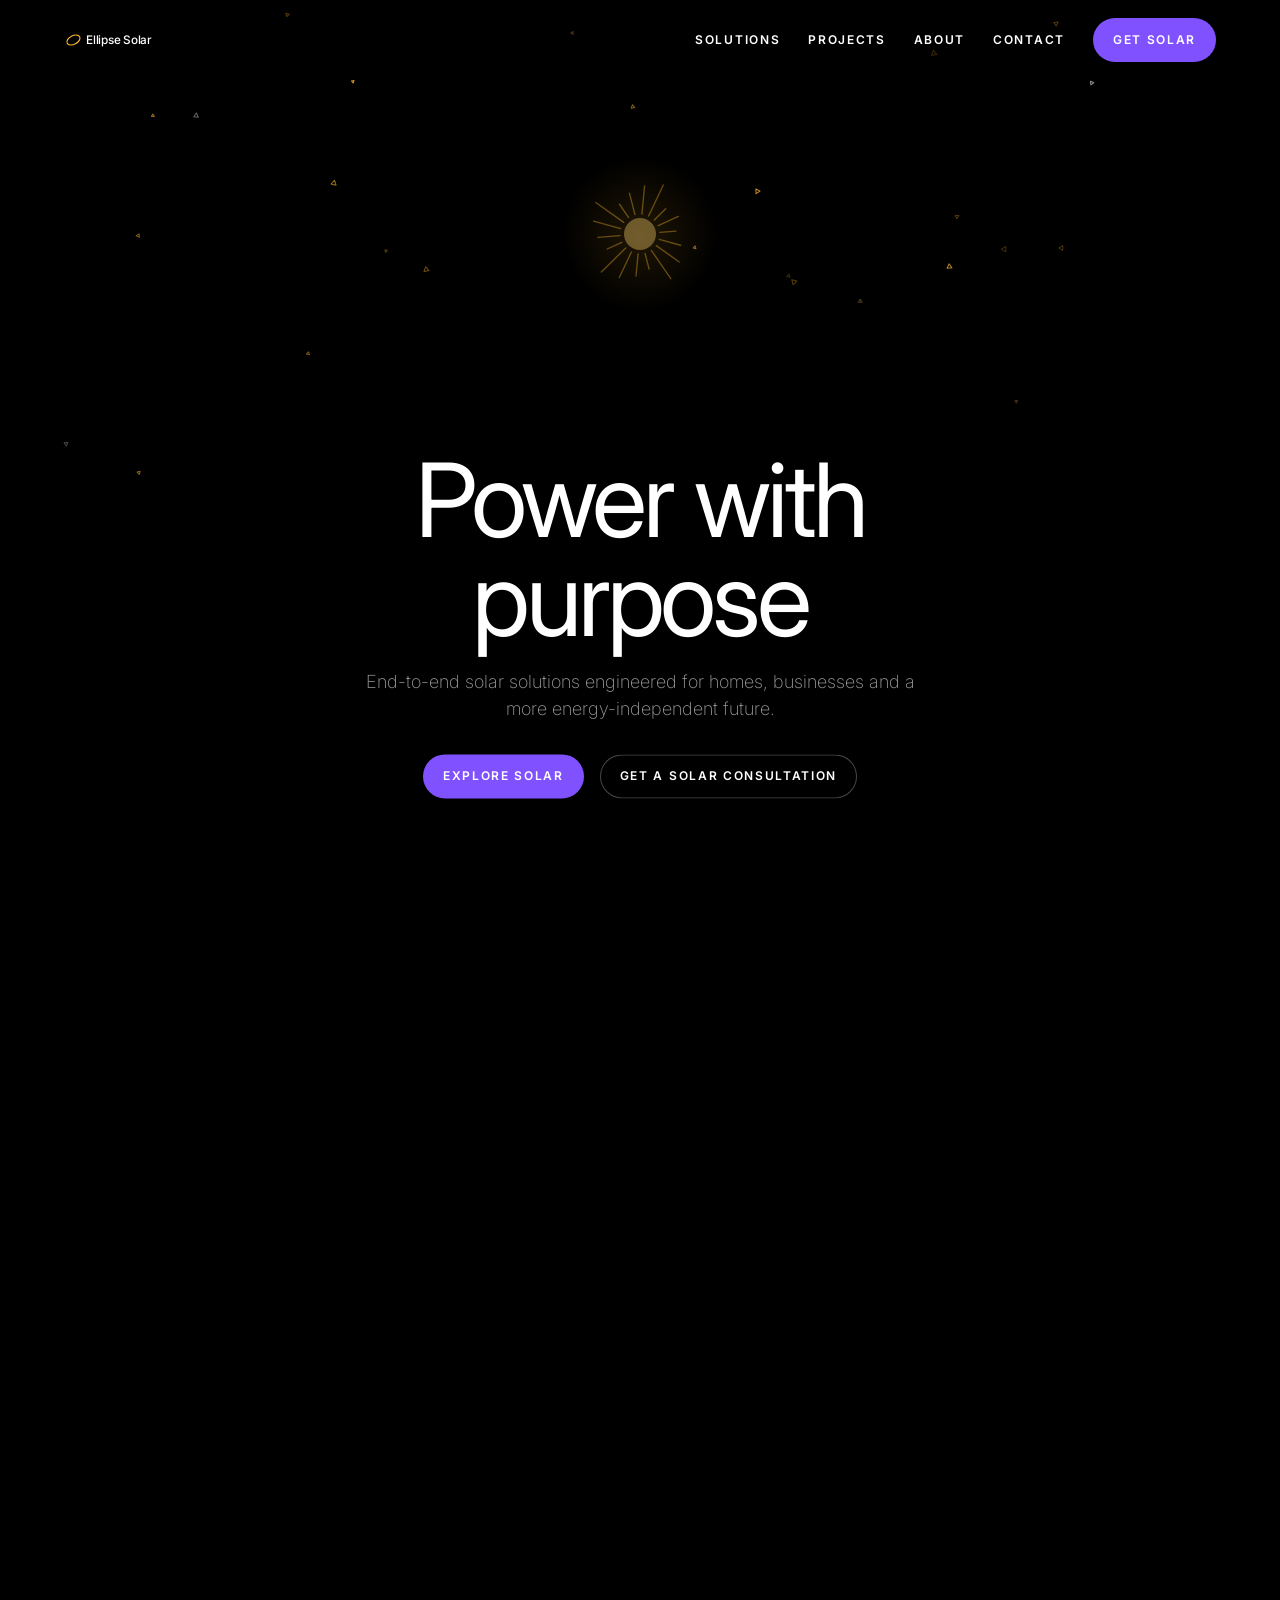
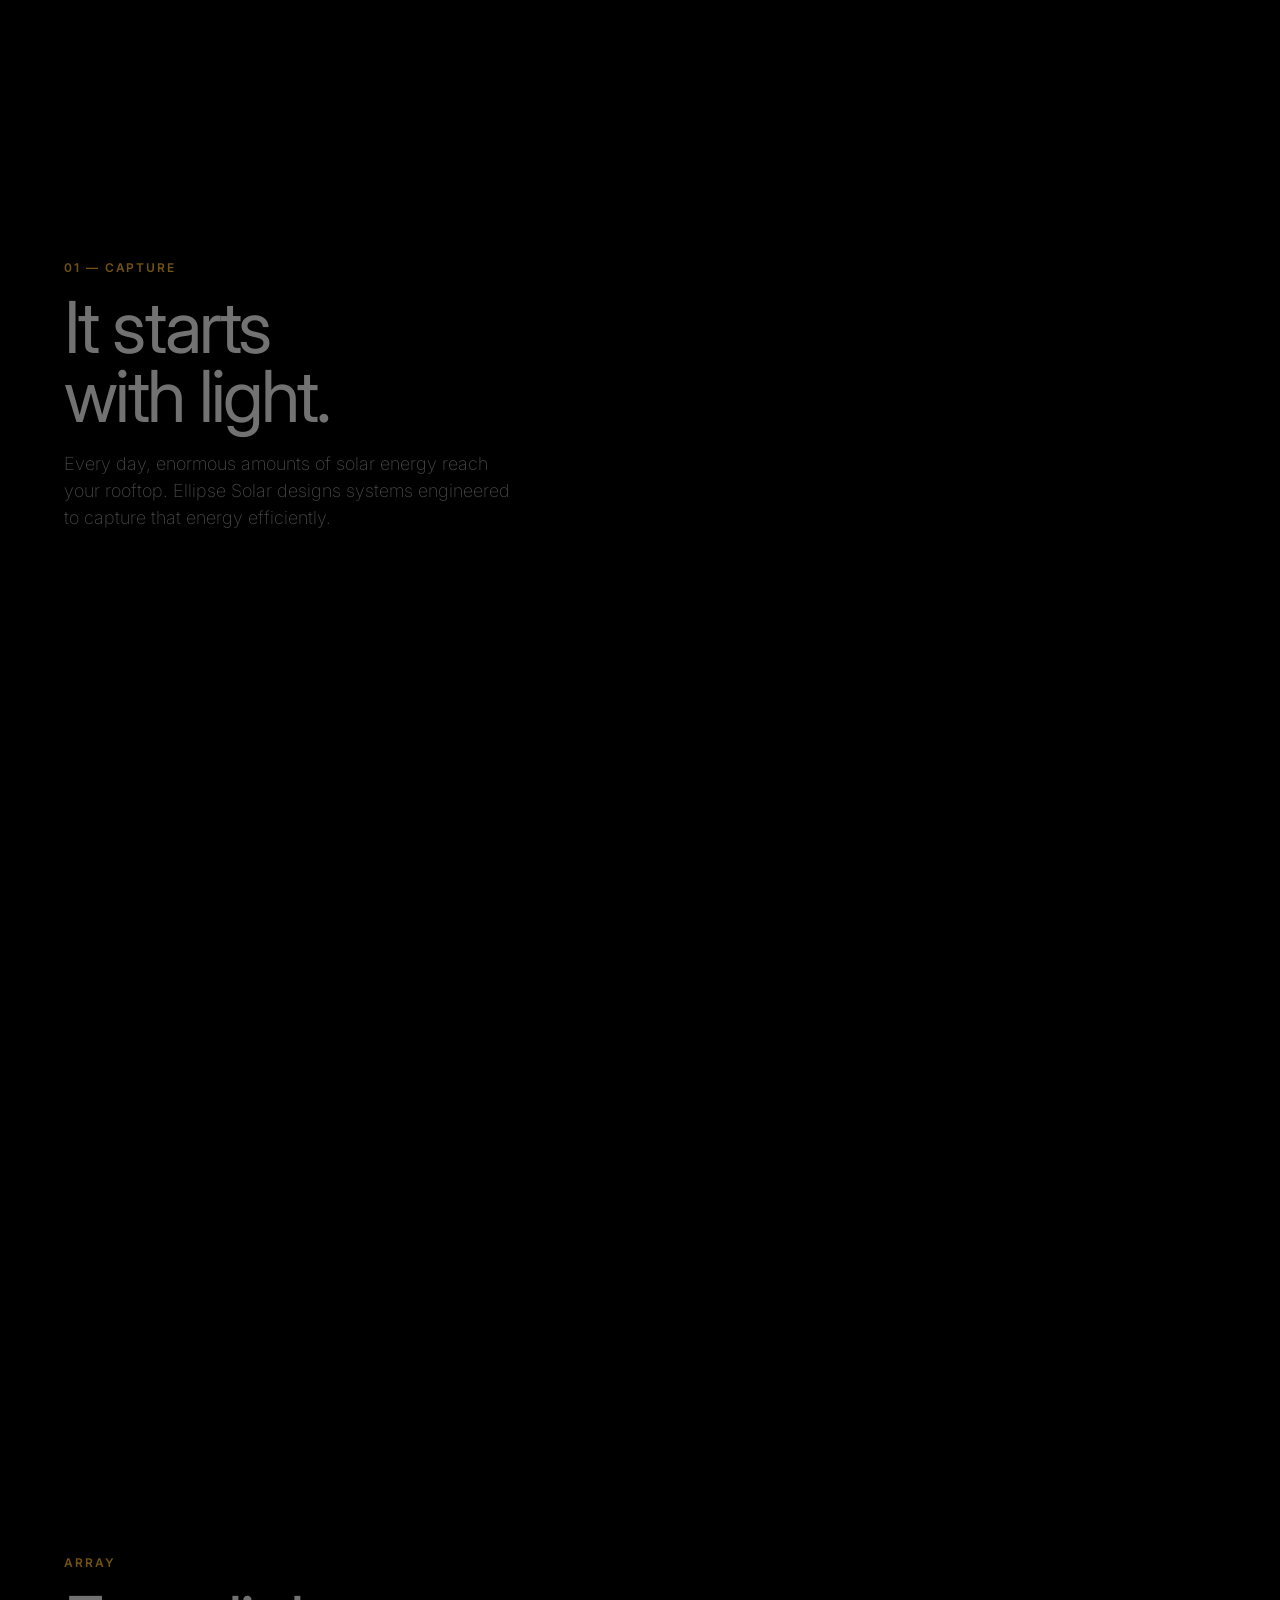
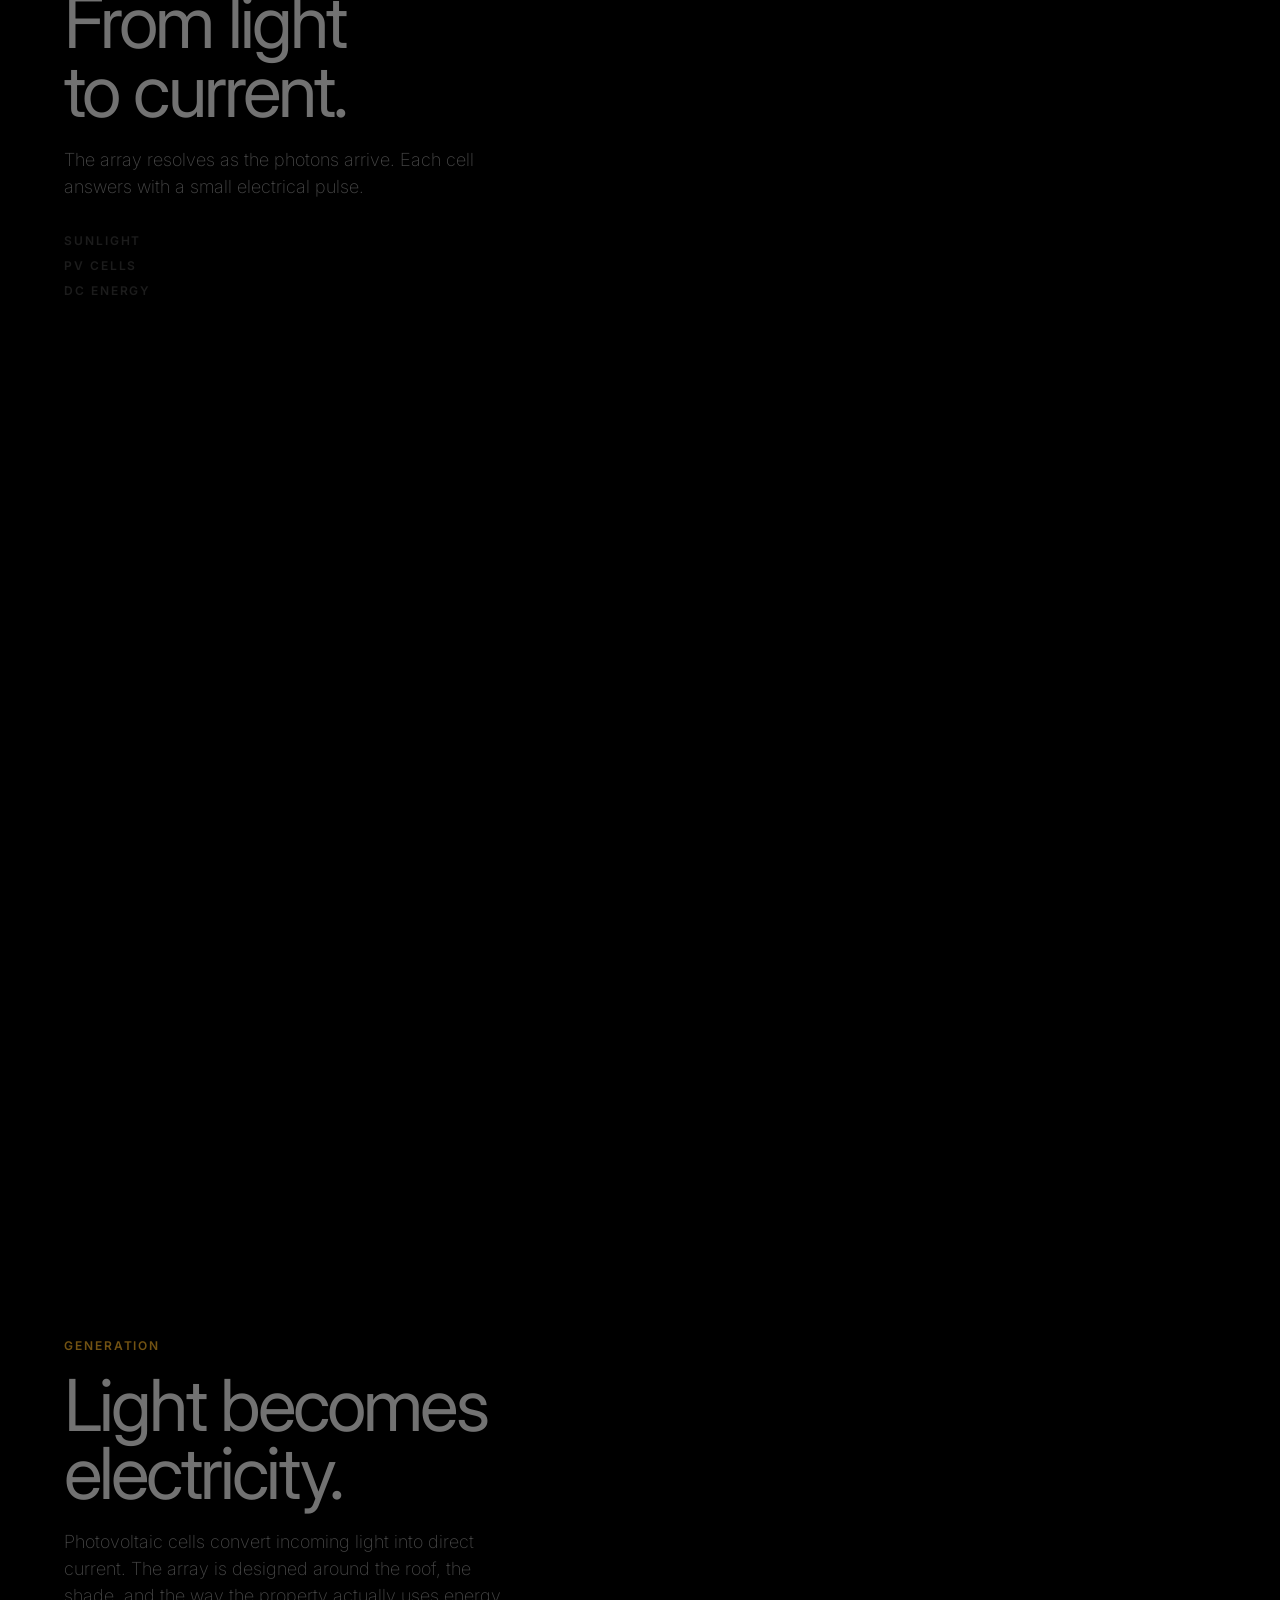
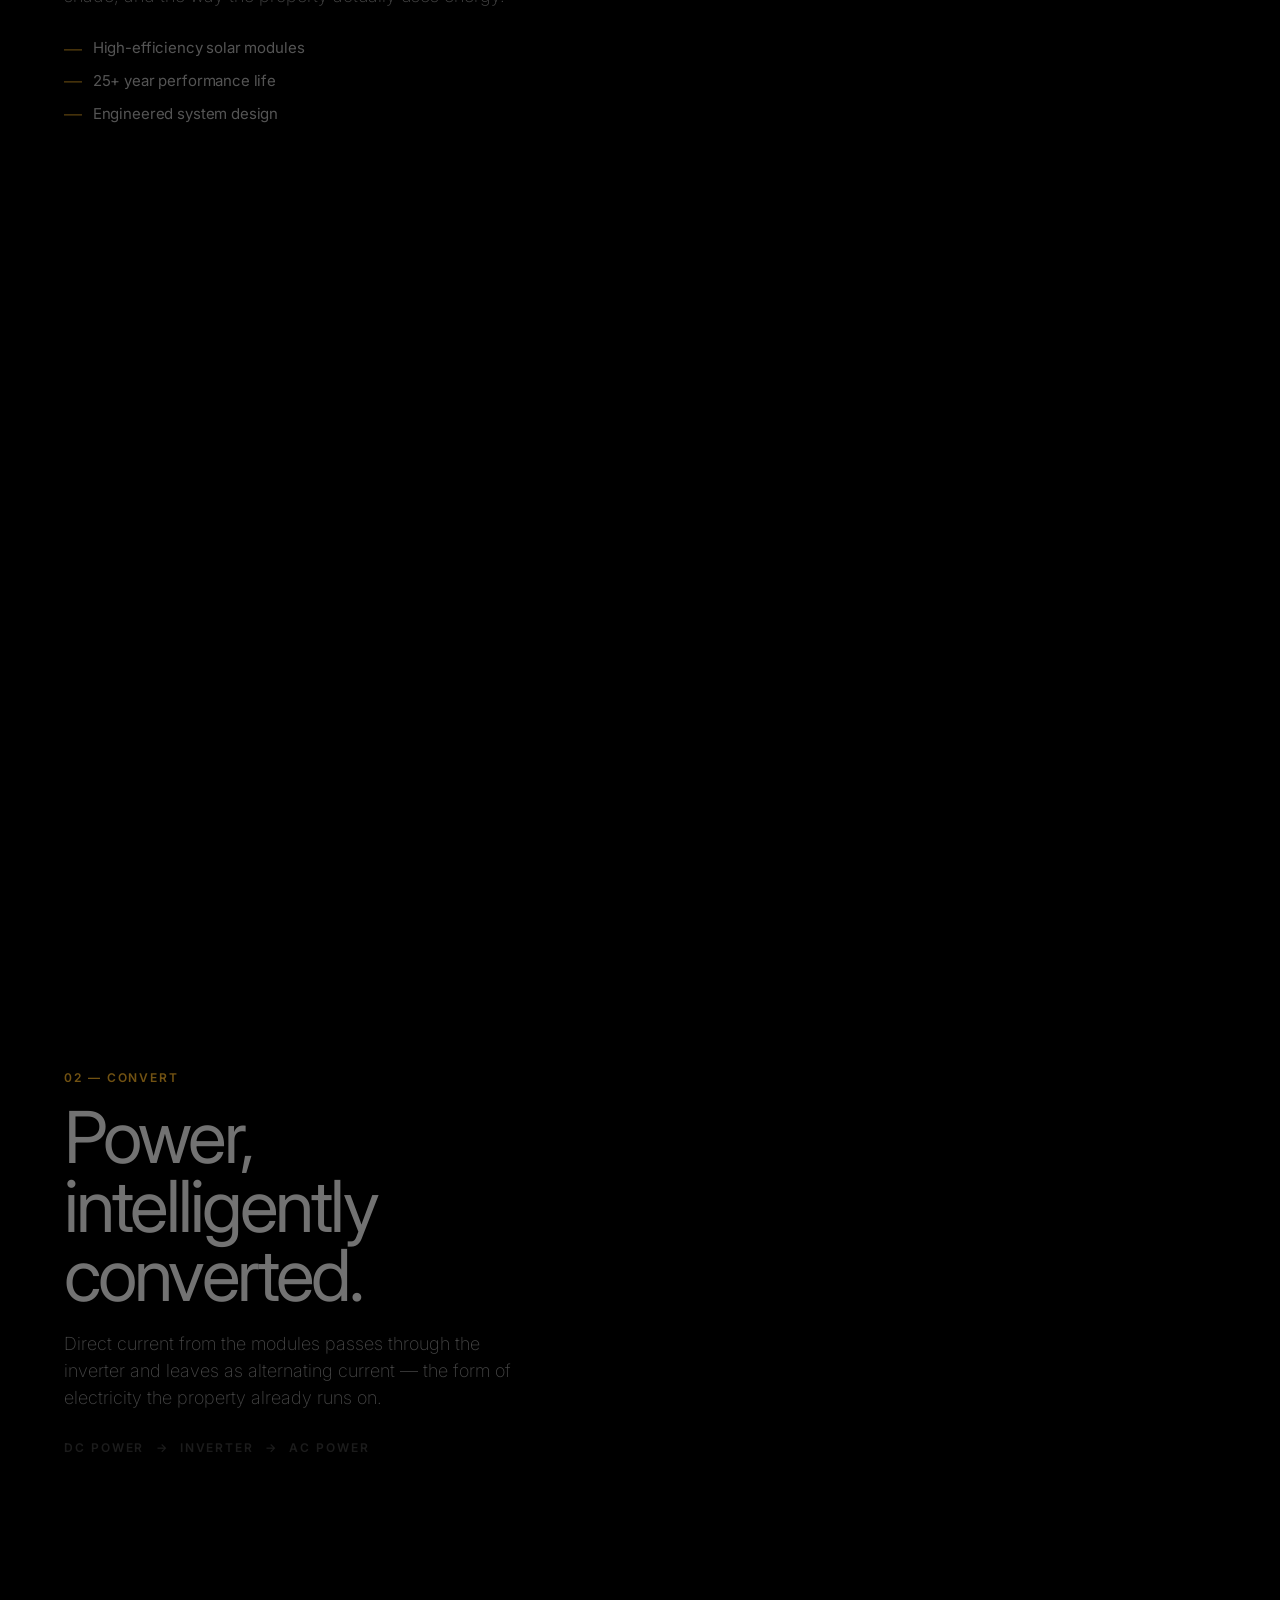
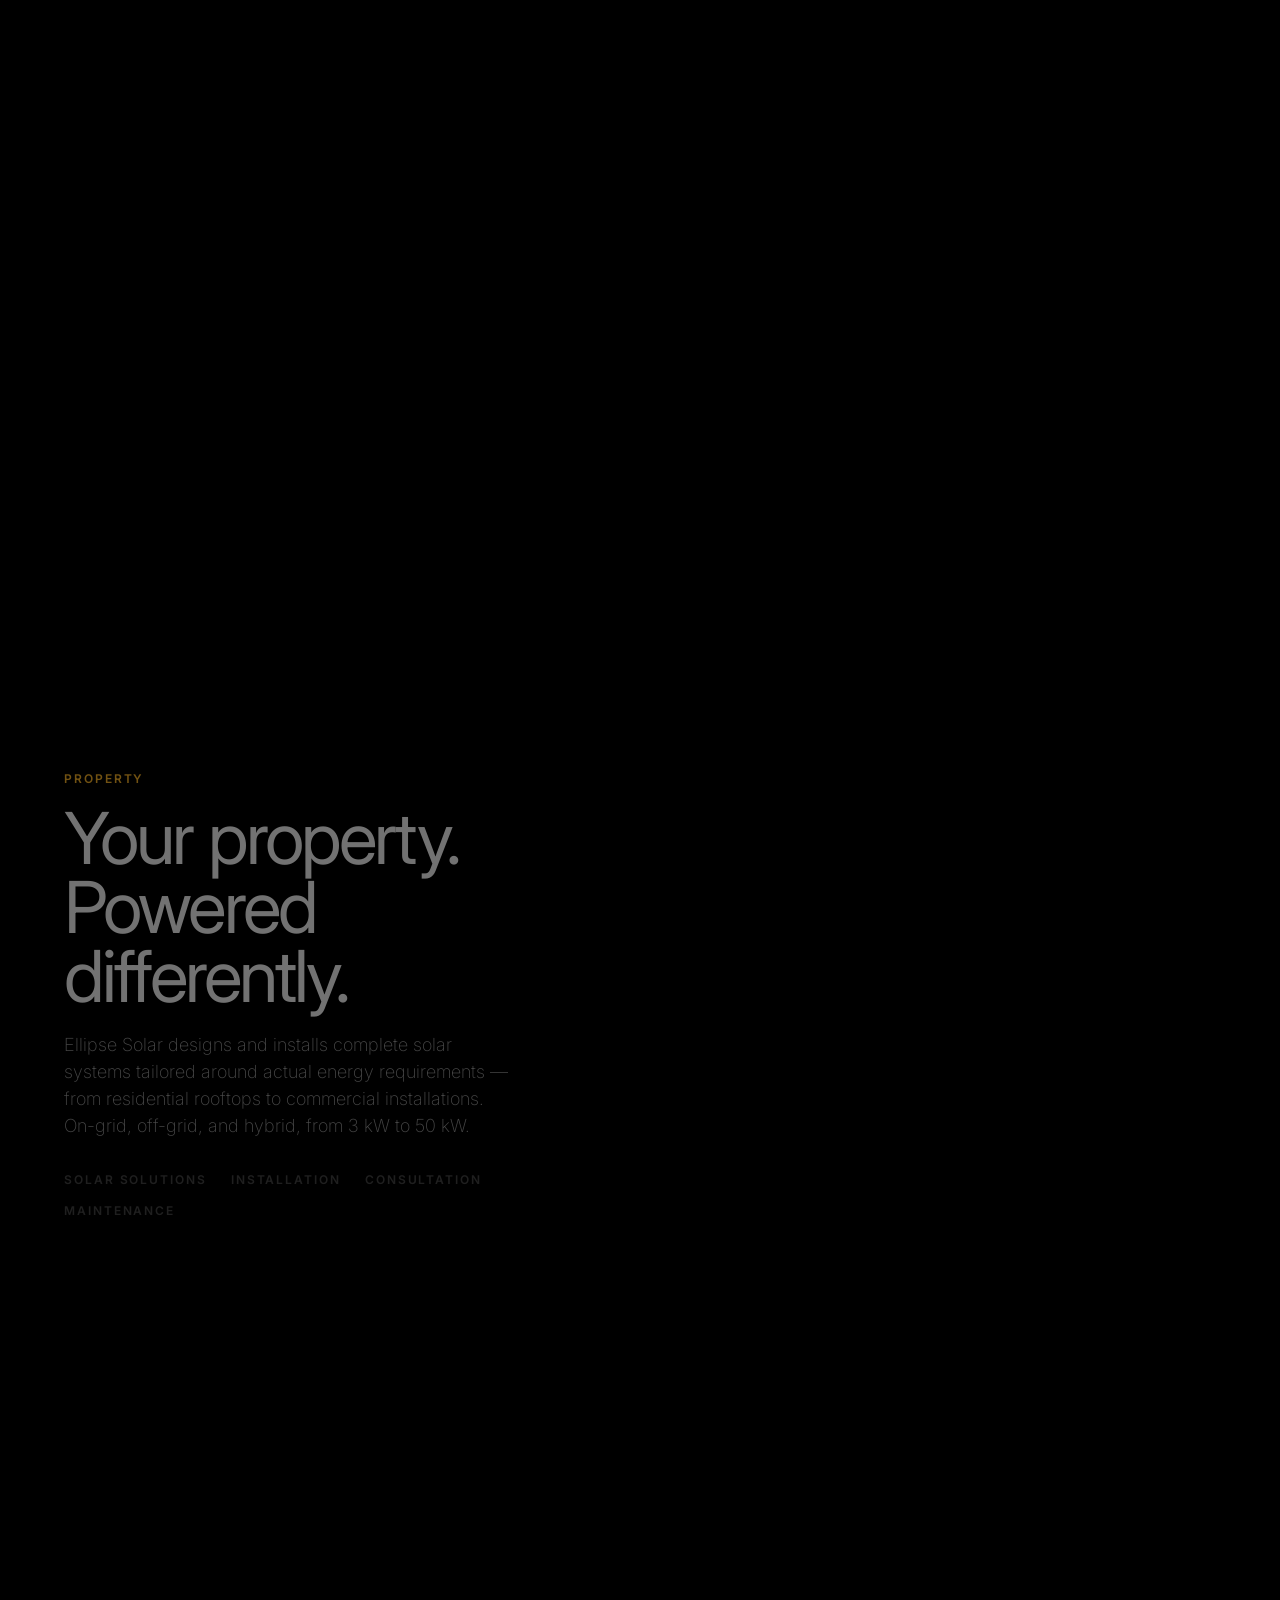
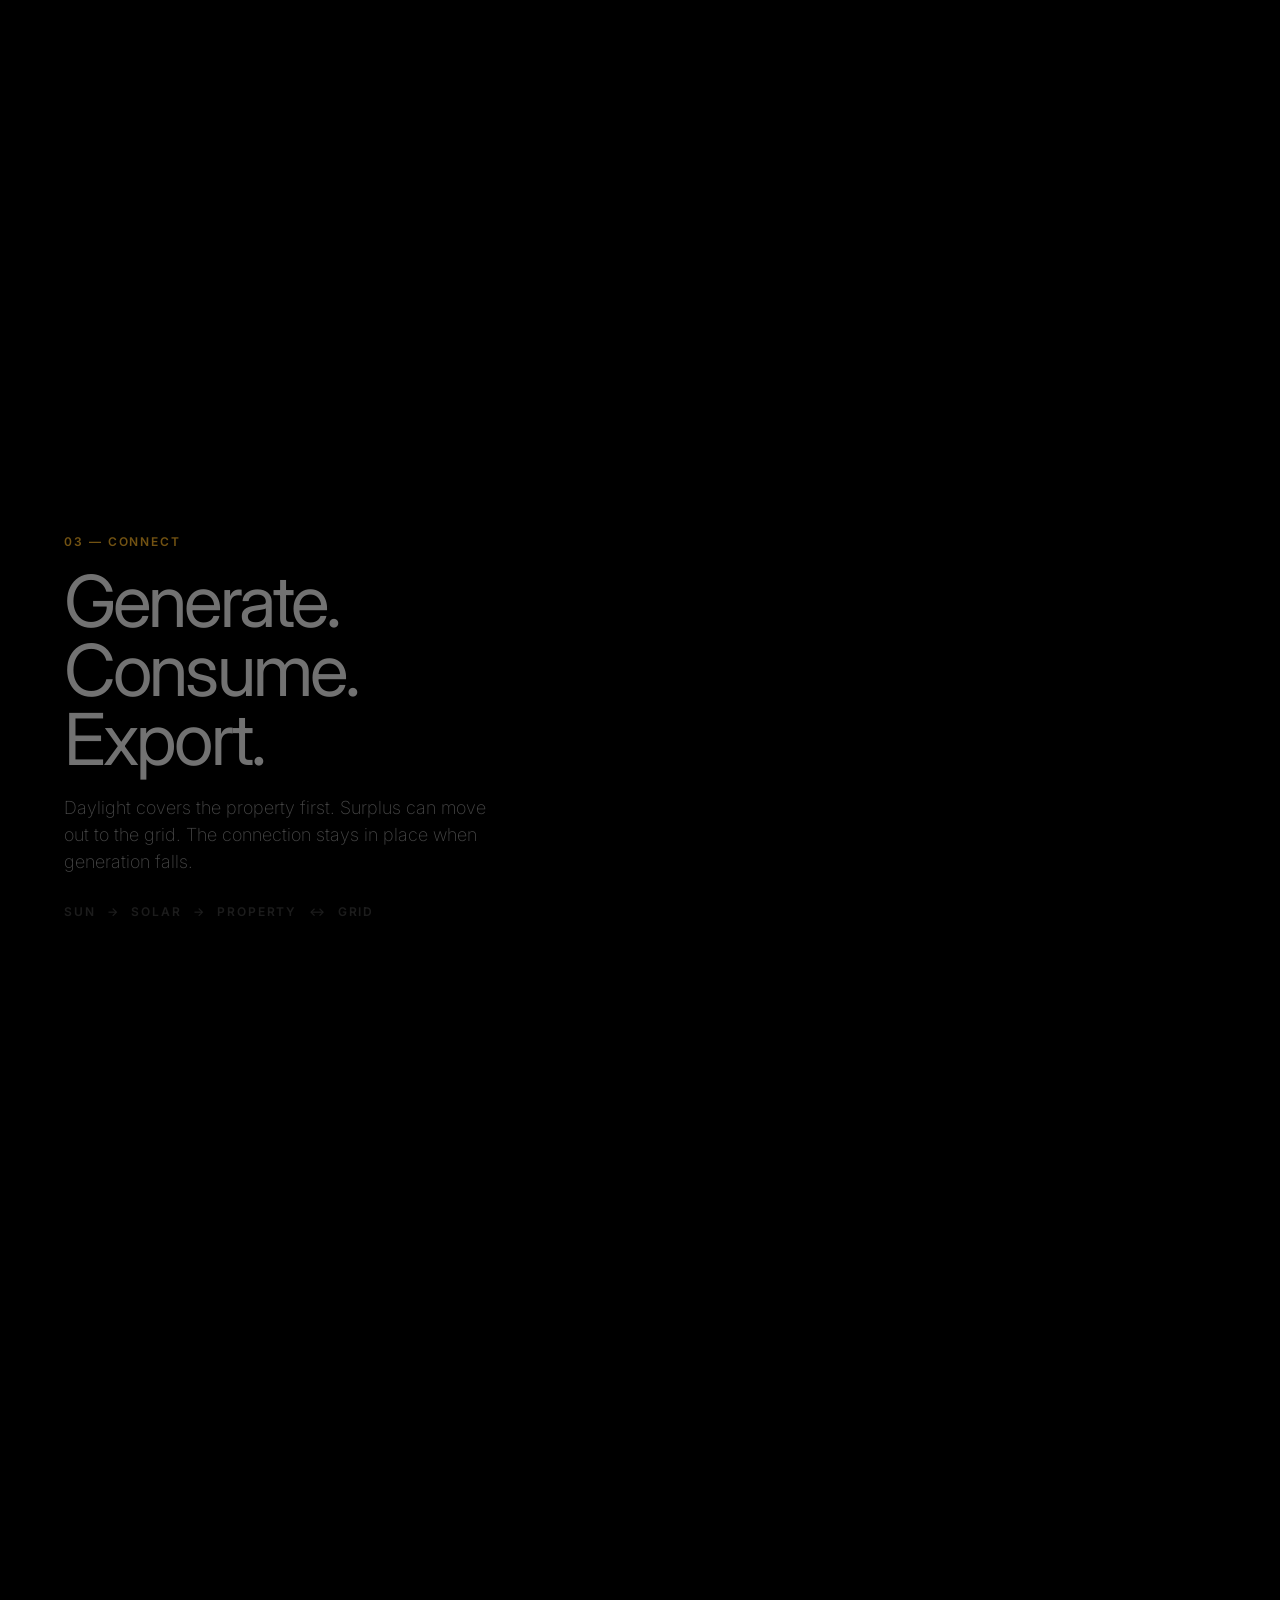
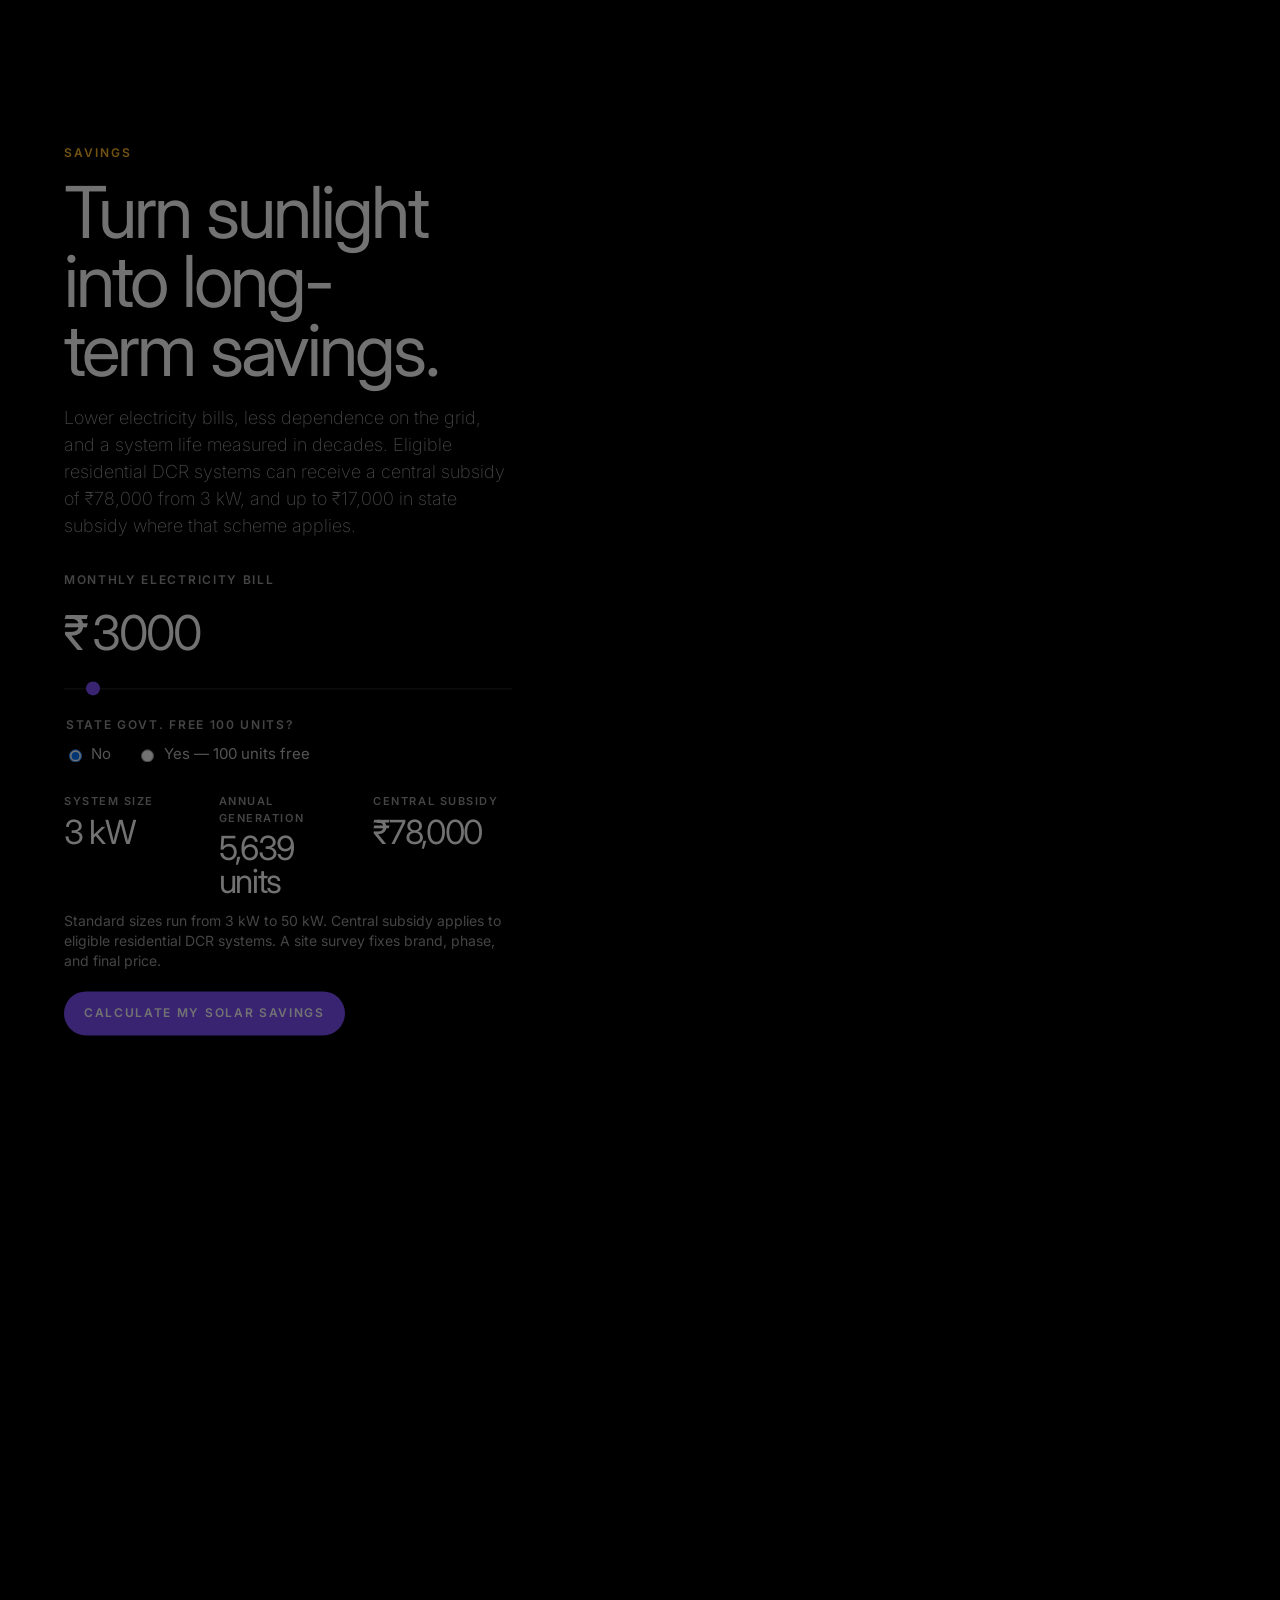
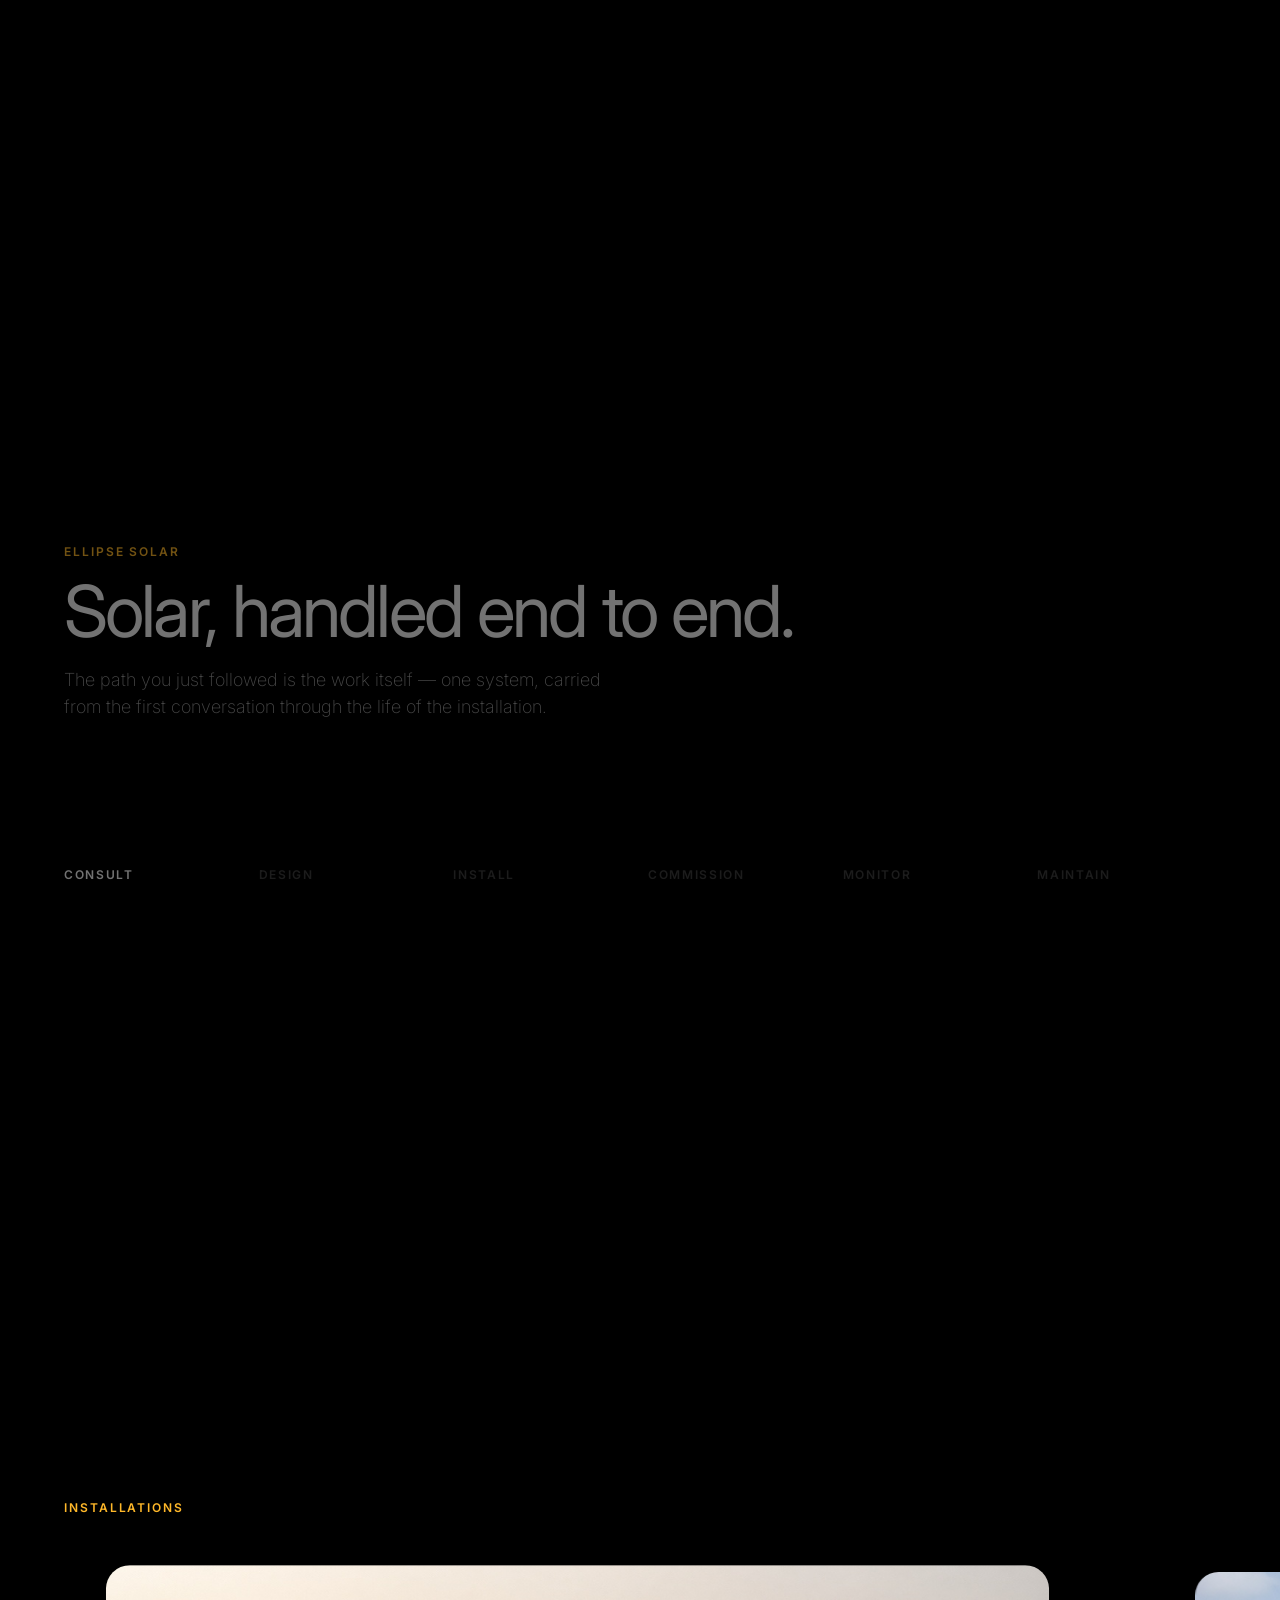
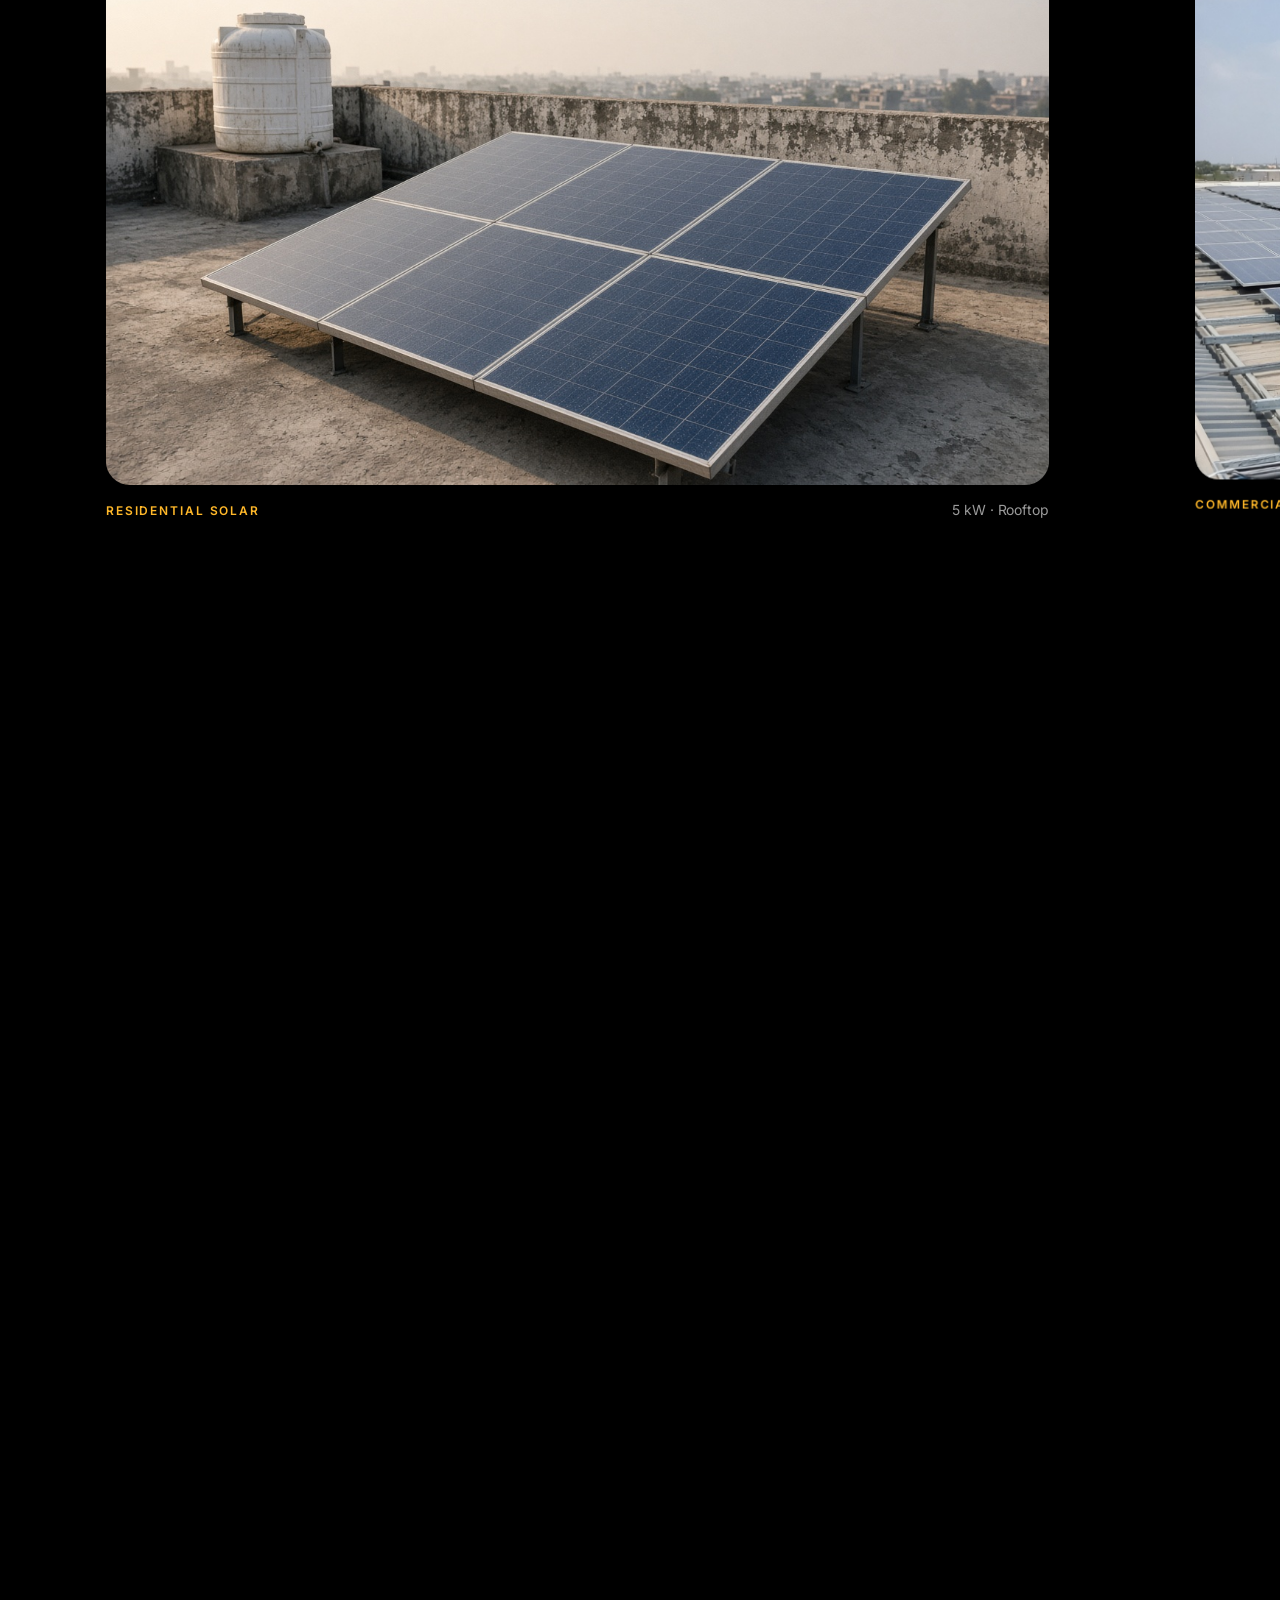
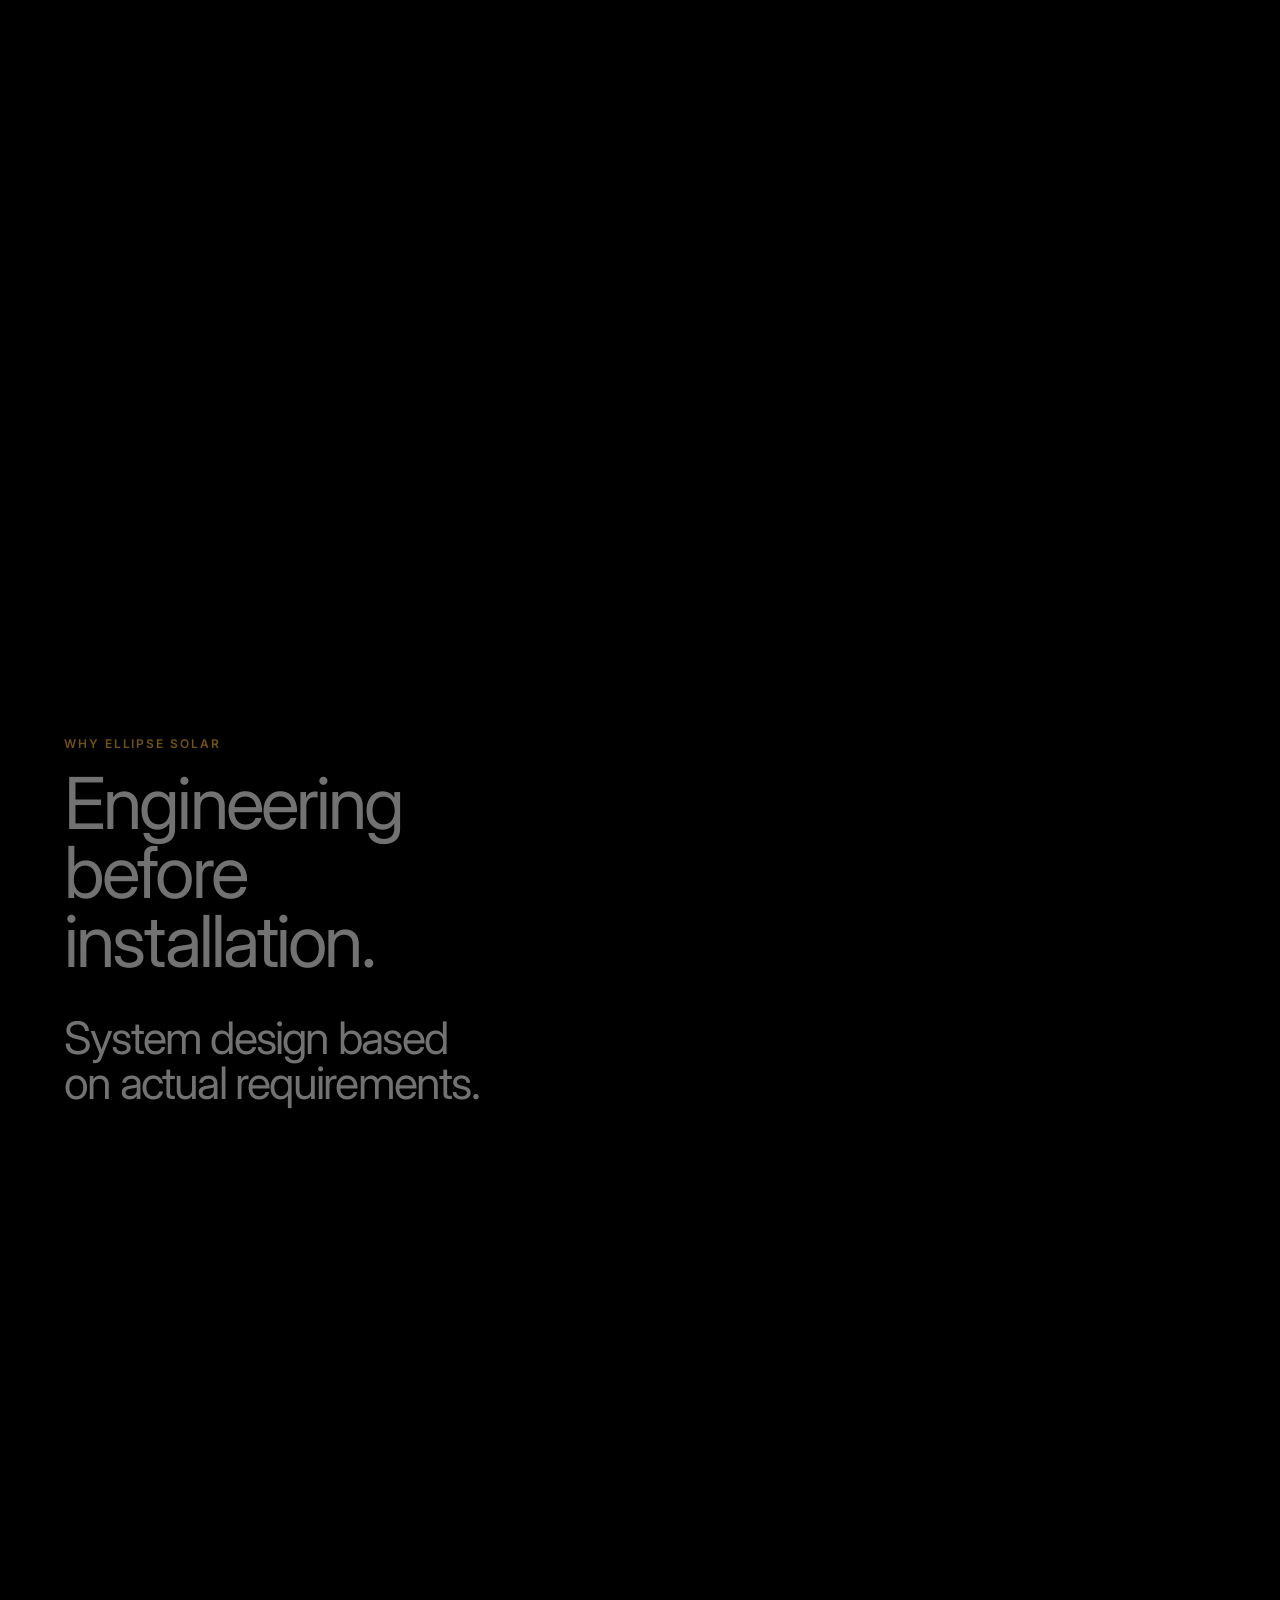
==== commit e378ec28: "Keep the energy path visible between scroll scenes. Shorter chapters, a sun with rays, a lit house o" ====
--- a/index.html
+++ b/index.html
@@ -10,7 +10,7 @@
   <link rel="preconnect" href="https://fonts.googleapis.com">
   <link rel="preconnect" href="https://fonts.gstatic.com" crossorigin>
   <link href="https://fonts.googleapis.com/css2?family=Inter:wght@200;400;600&display=swap" rel="stylesheet">
-  <link rel="stylesheet" href="css/style.css?v=photon">
+  <link rel="stylesheet" href="css/style.css?v=flow2">
 </head>
 <body>
   <a class="skip" href="#origin">Skip to content</a>
@@ -286,6 +286,6 @@
     </div>
   </footer>
 
-  <script src="js/main.js?v=photon"></script>
+  <script src="js/main.js?v=flow2"></script>
 </body>
 </html>
--- a/css/style.css
+++ b/css/style.css
@@ -184,14 +184,14 @@
 .chapter {
   position: relative;
   z-index: 1;
-  min-height: 210vh;
-}
-
-.chapter--origin { min-height: 250vh; }
+  min-height: 148vh;
+}
+
+.chapter--origin { min-height: 168vh; }
 .chapter--panel,
-.chapter--savings,
-.chapter--why { min-height: 240vh; }
-.chapter--projects { min-height: 320vh; }
+.chapter--why { min-height: 156vh; }
+.chapter--savings { min-height: 188vh; }
+.chapter--projects { min-height: 250vh; }
 .chapter--fit { min-height: 100vh; }
 
 .copy {
@@ -433,7 +433,7 @@
   will-change: transform;
 }
 
-.project { flex: 0 0 auto; width: min(74vw, 1040px); }
+.project { flex: 0 0 auto; width: min(74vw, 1040px); transform-origin: center center; }
 
 .project img {
   display: block;
@@ -717,10 +717,11 @@
 body.nav-open { overflow: hidden; }
 
 @media (max-width: 860px) {
-  .chapter { min-height: 170vh; }
-  .chapter--origin { min-height: 200vh; }
-  .chapter--projects { min-height: 240vh; }
-  .chapter--why { min-height: 200vh; }
+  .chapter { min-height: 128vh; }
+  .chapter--origin { min-height: 148vh; }
+  .chapter--projects { min-height: 190vh; }
+  .chapter--why { min-height: 142vh; }
+  .chapter--savings { min-height: 176vh; }
 
   h1 { font-size: clamp(46px, 13vw, 72px); }
   h2, .echo { font-size: clamp(34px, 9vw, 56px); }
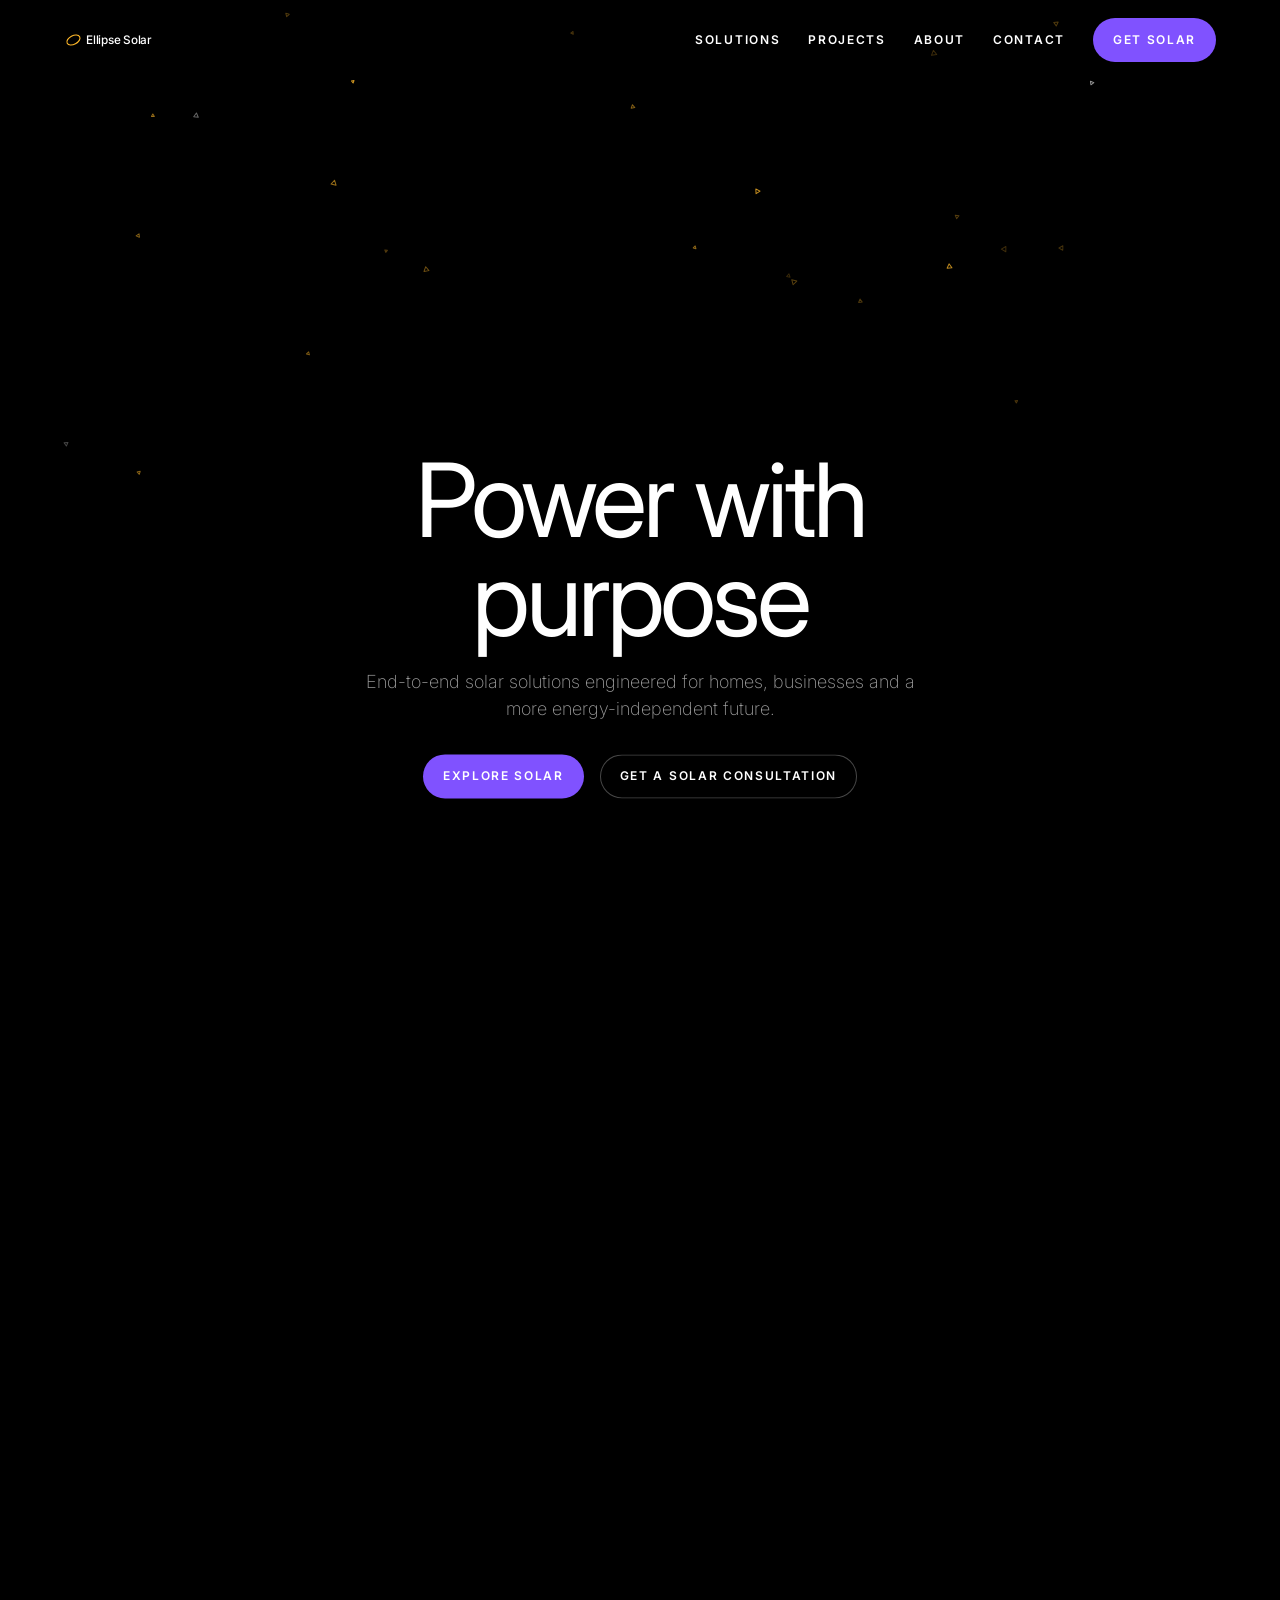
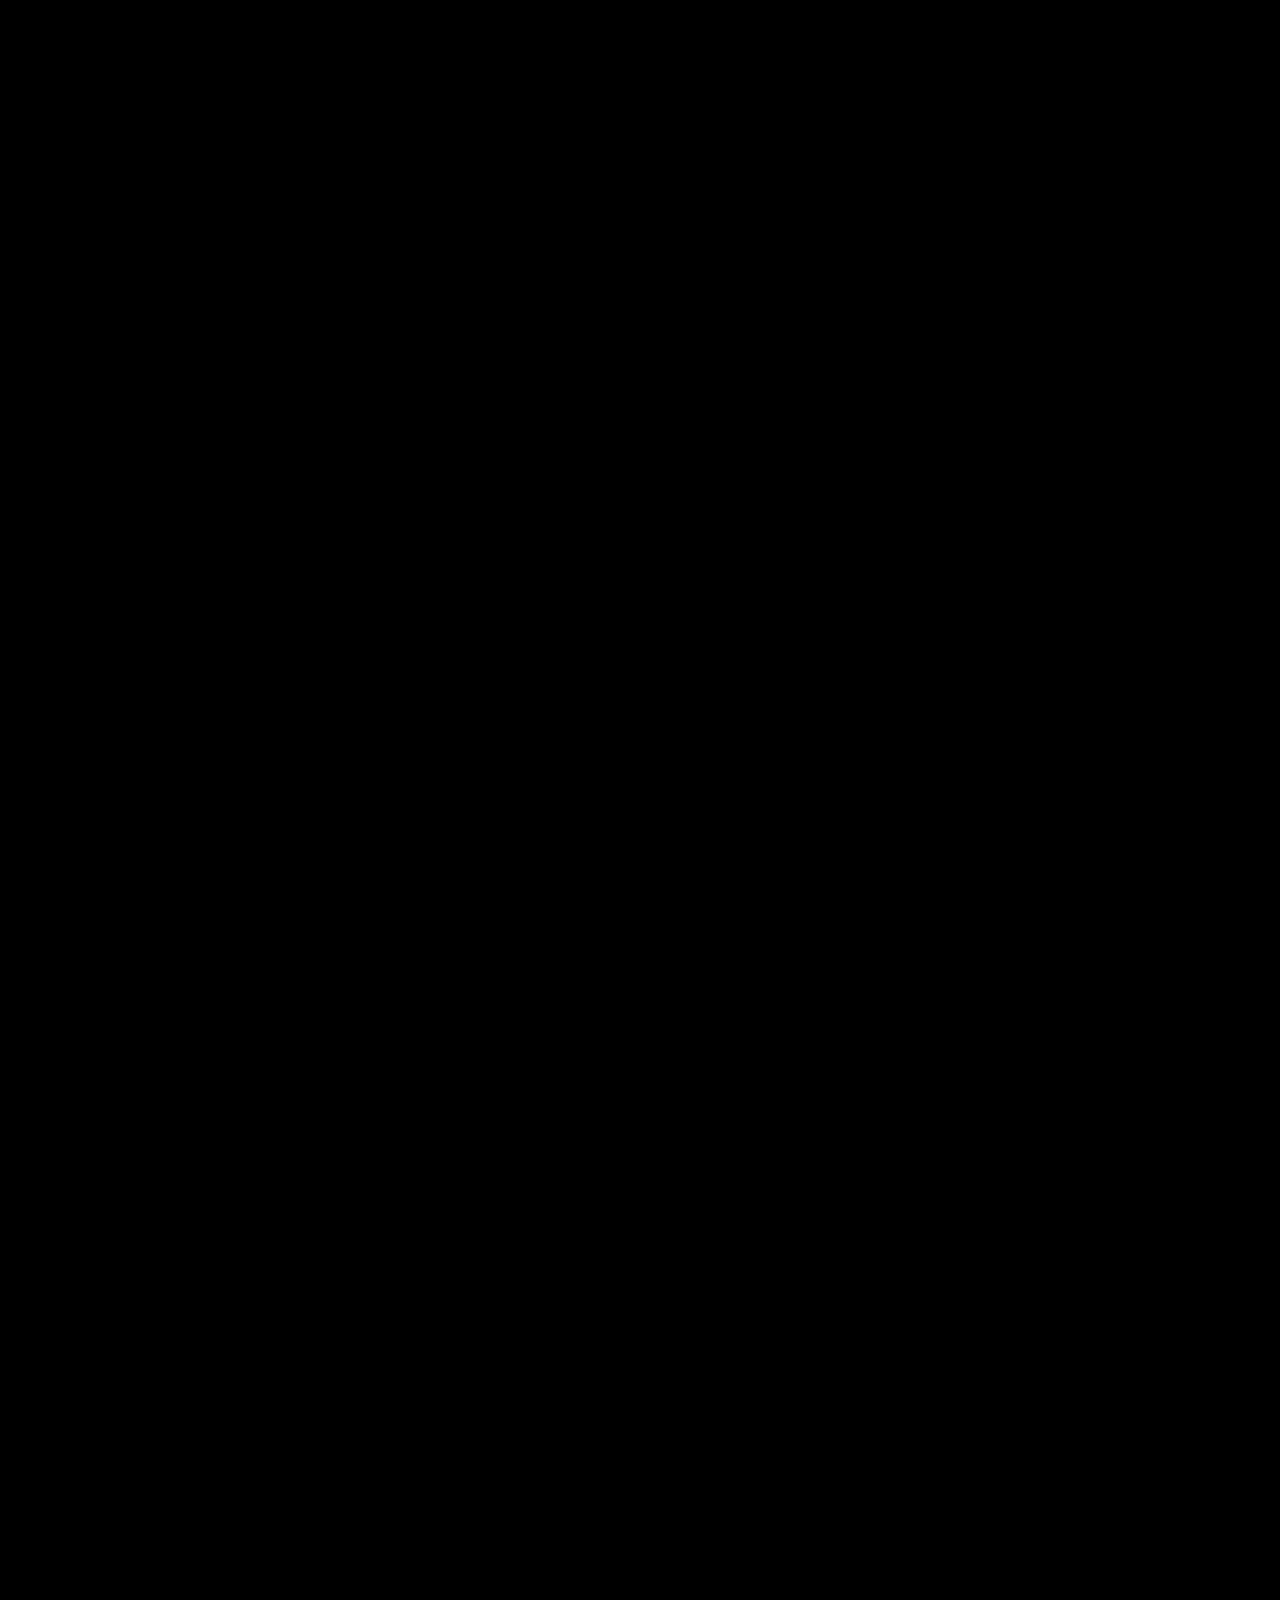
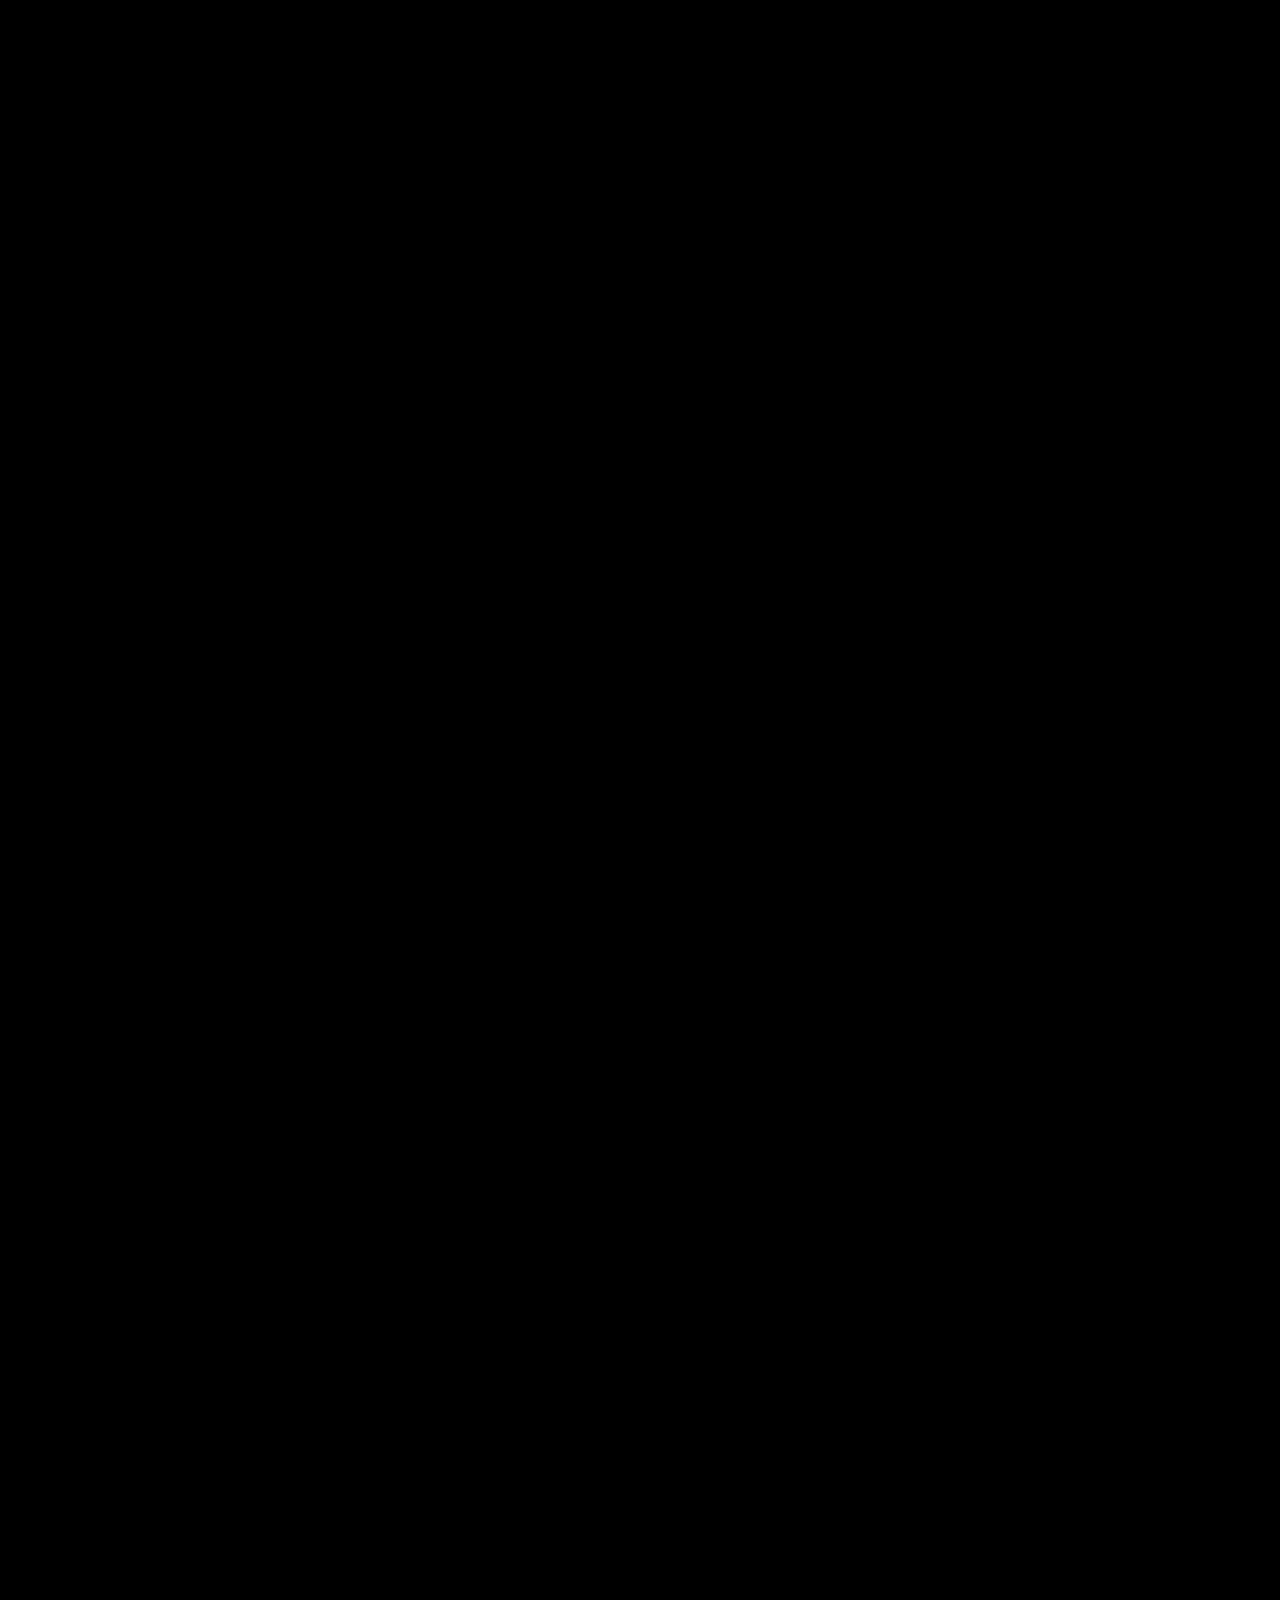
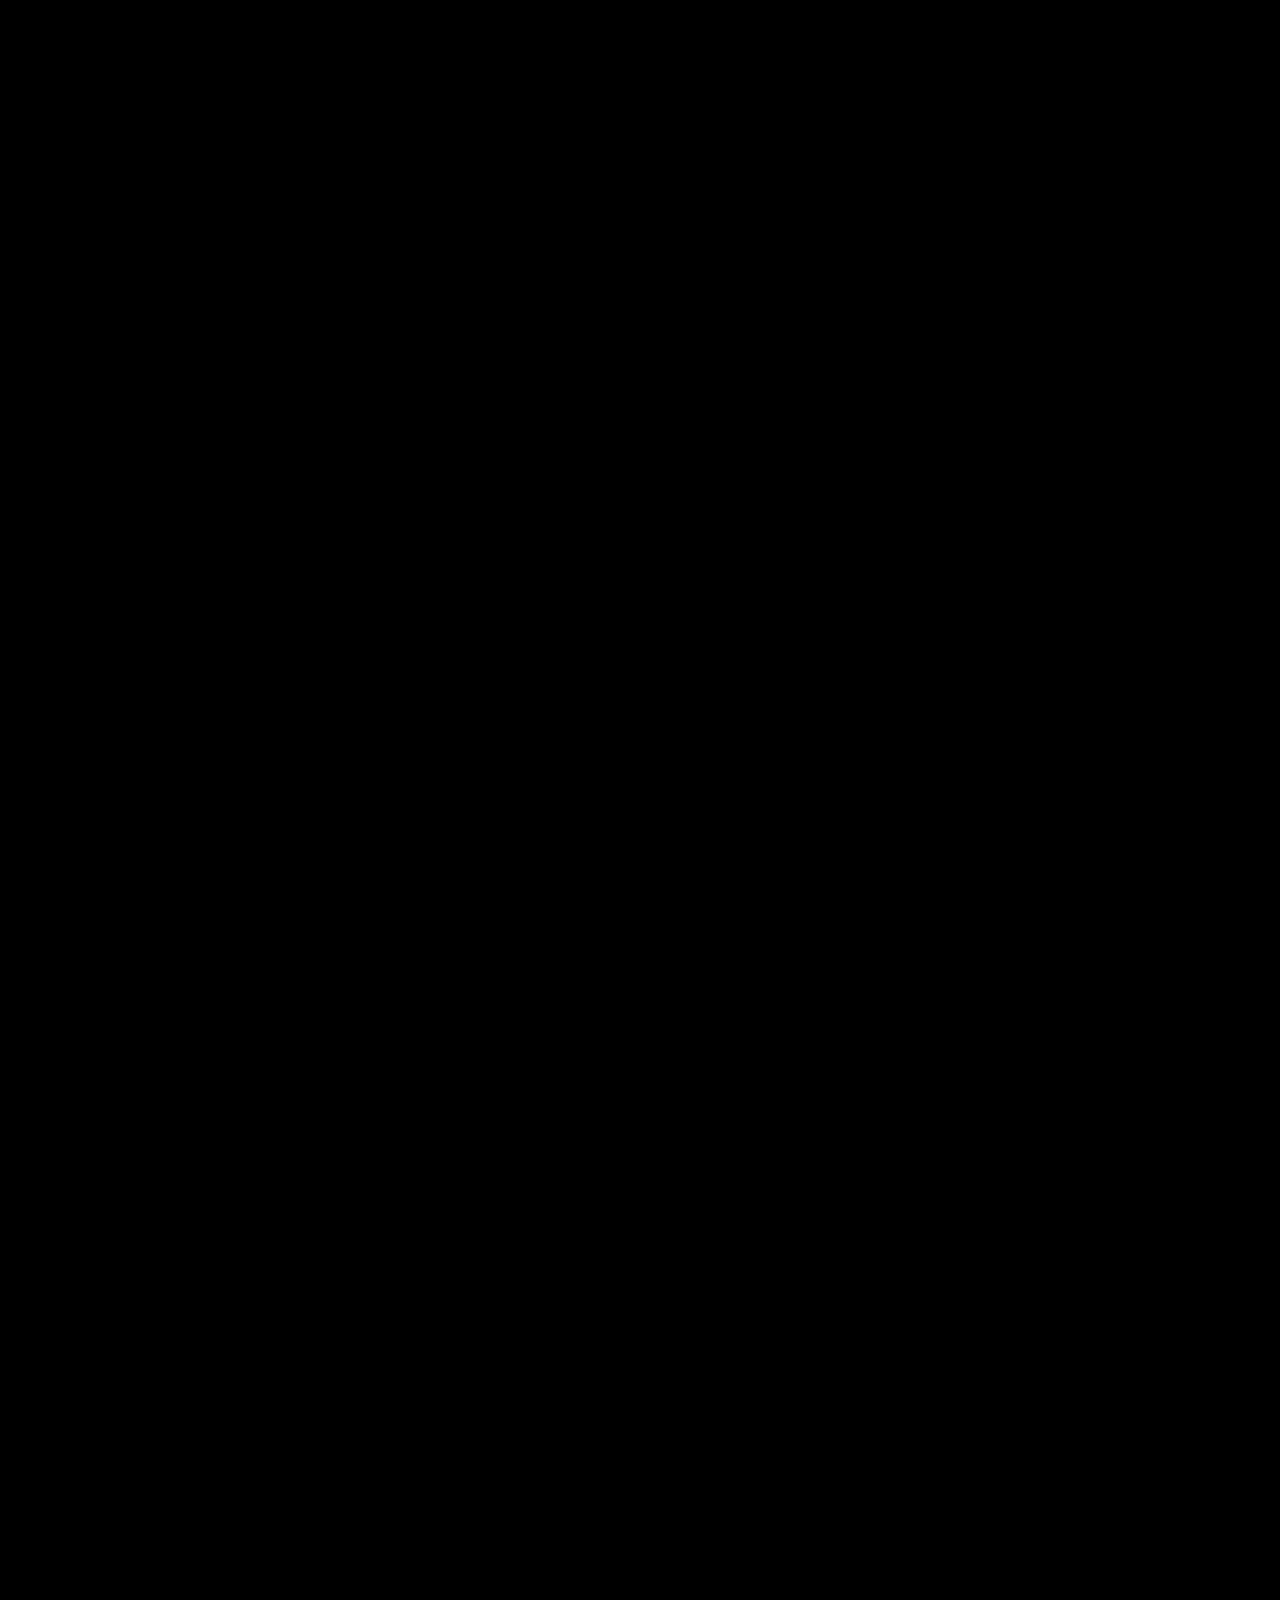
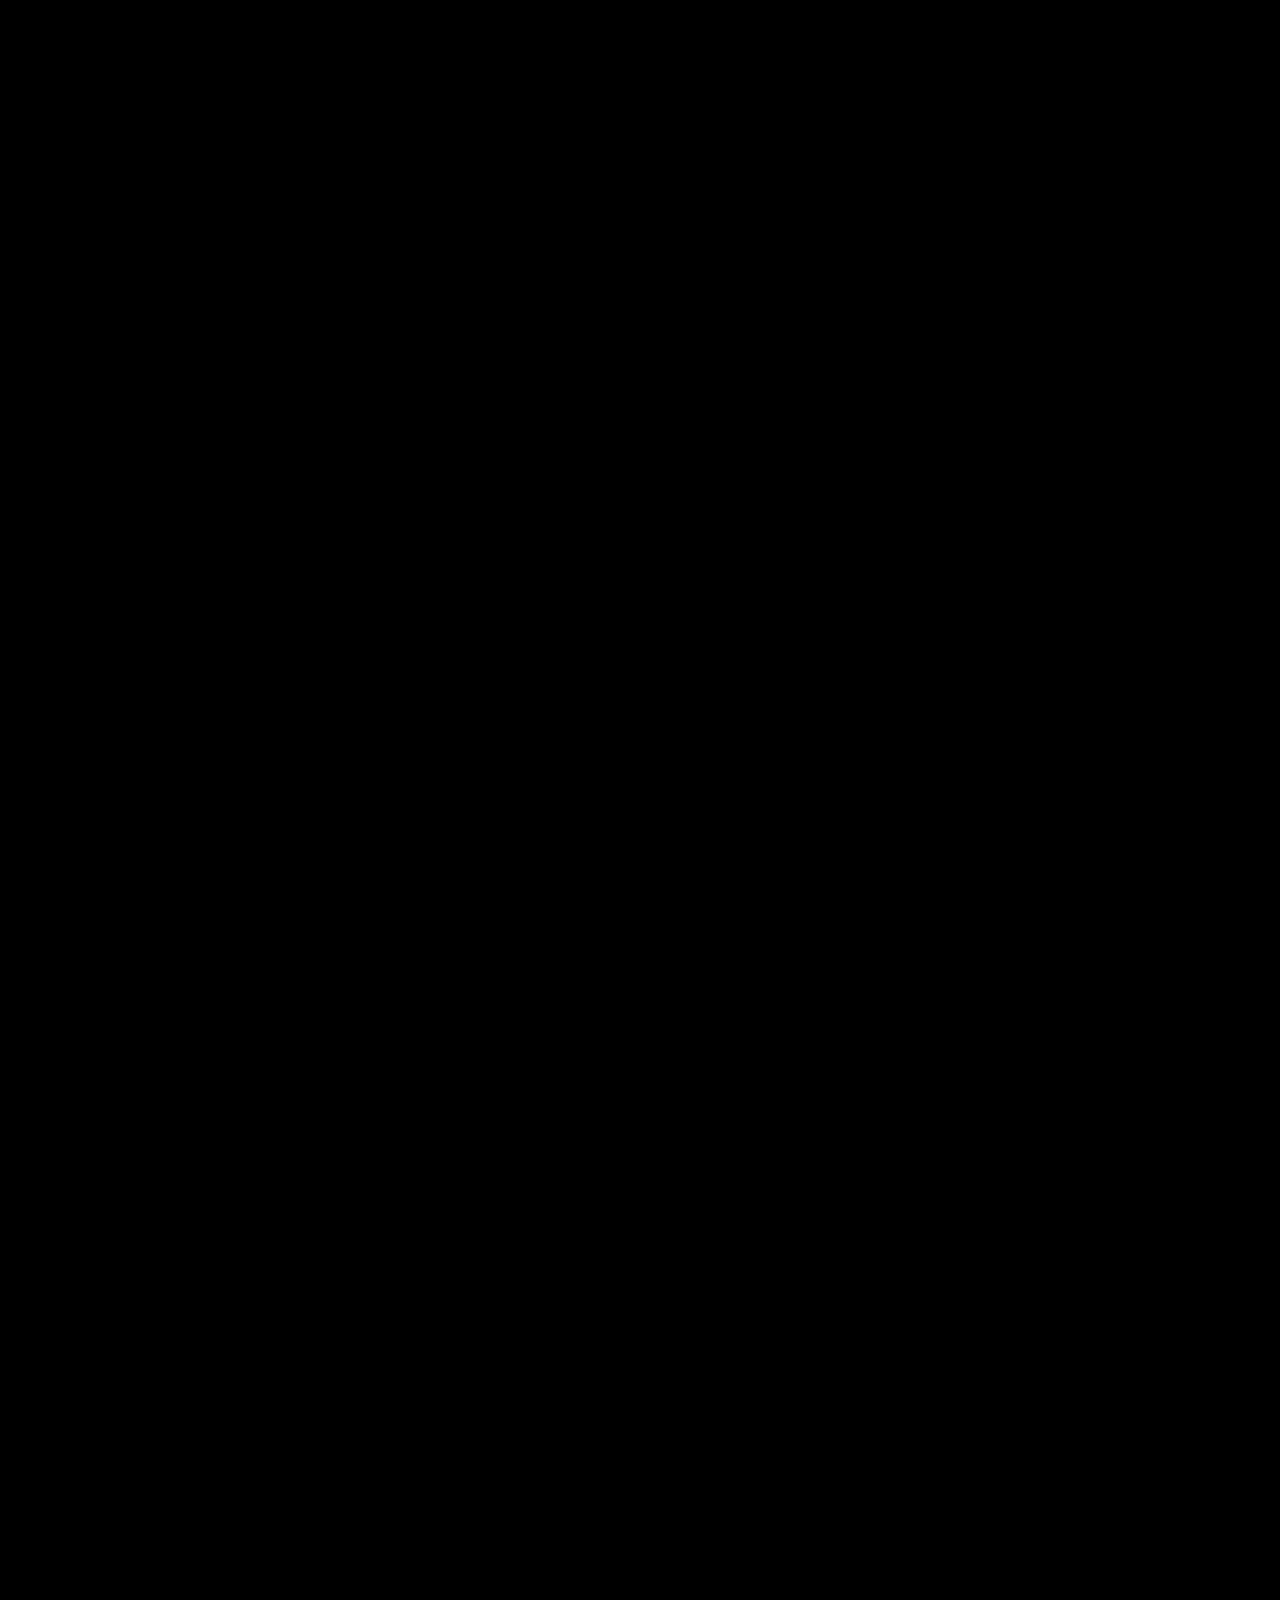
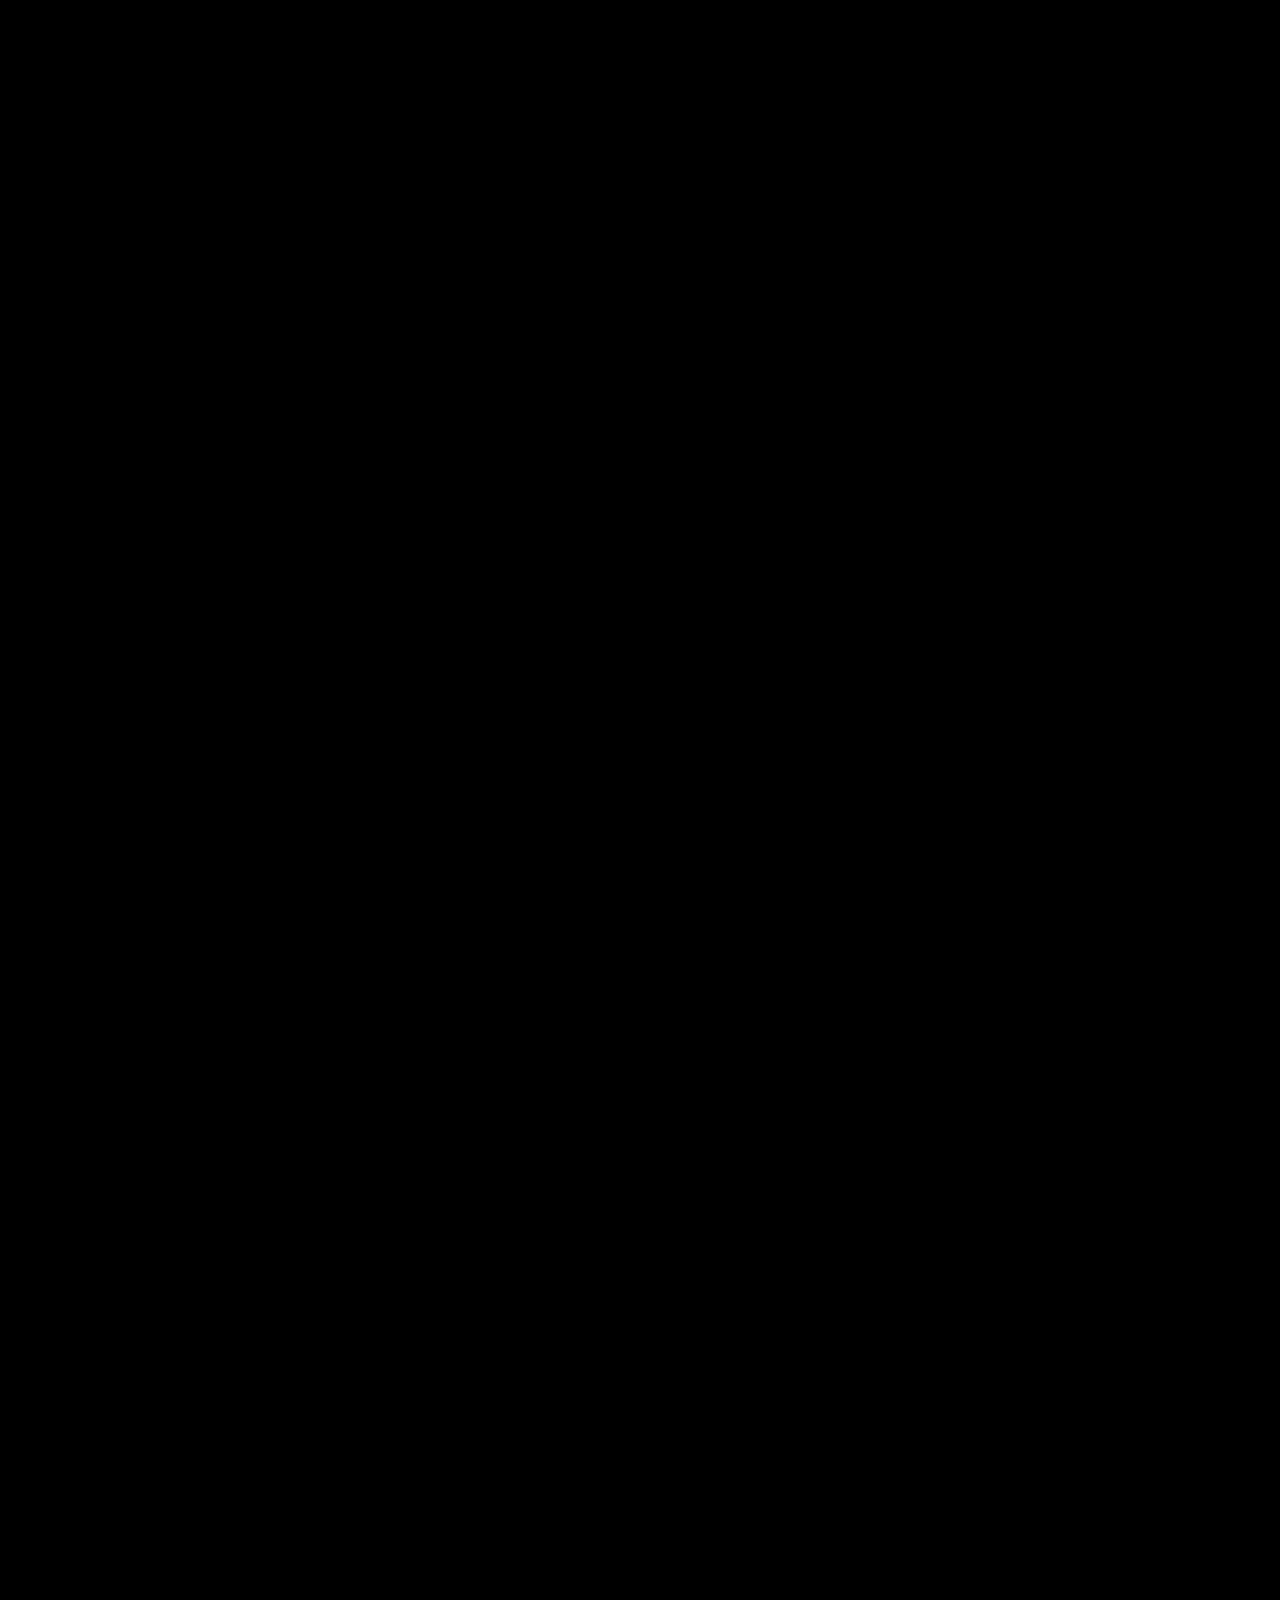
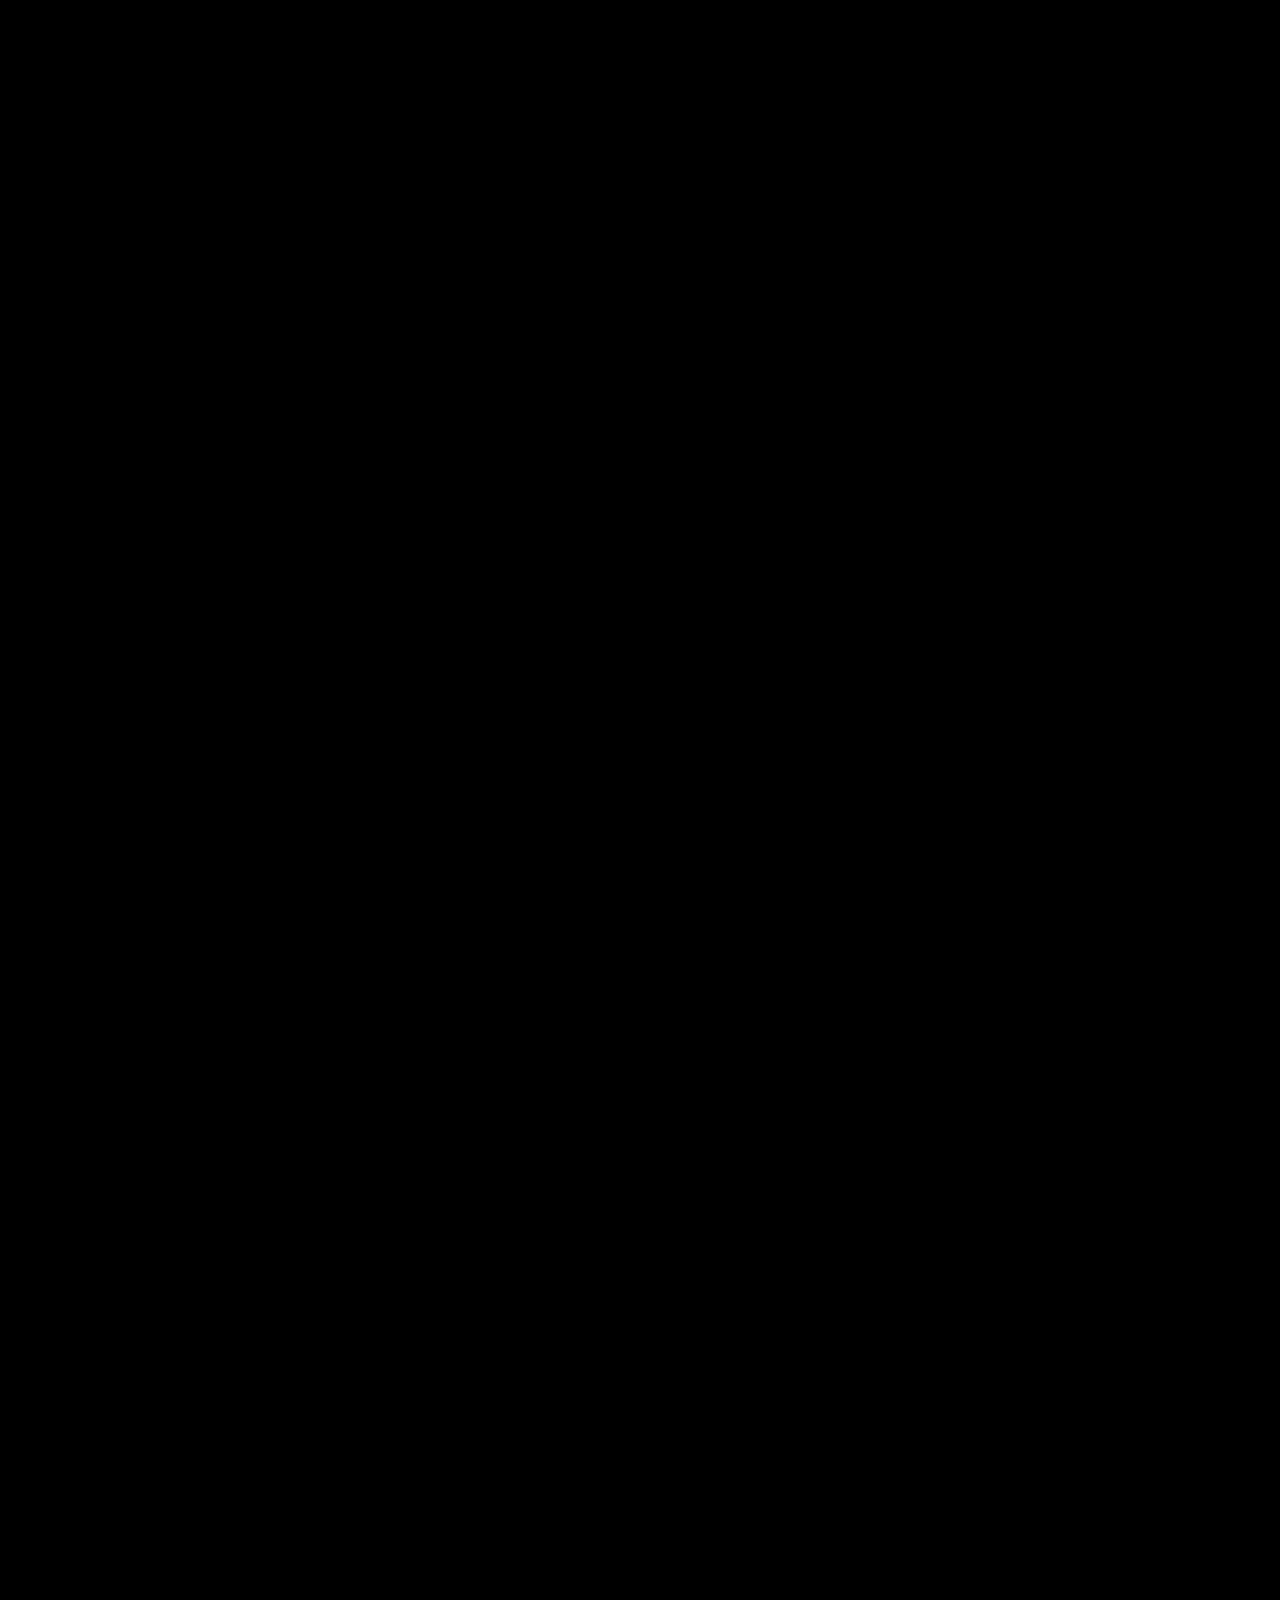
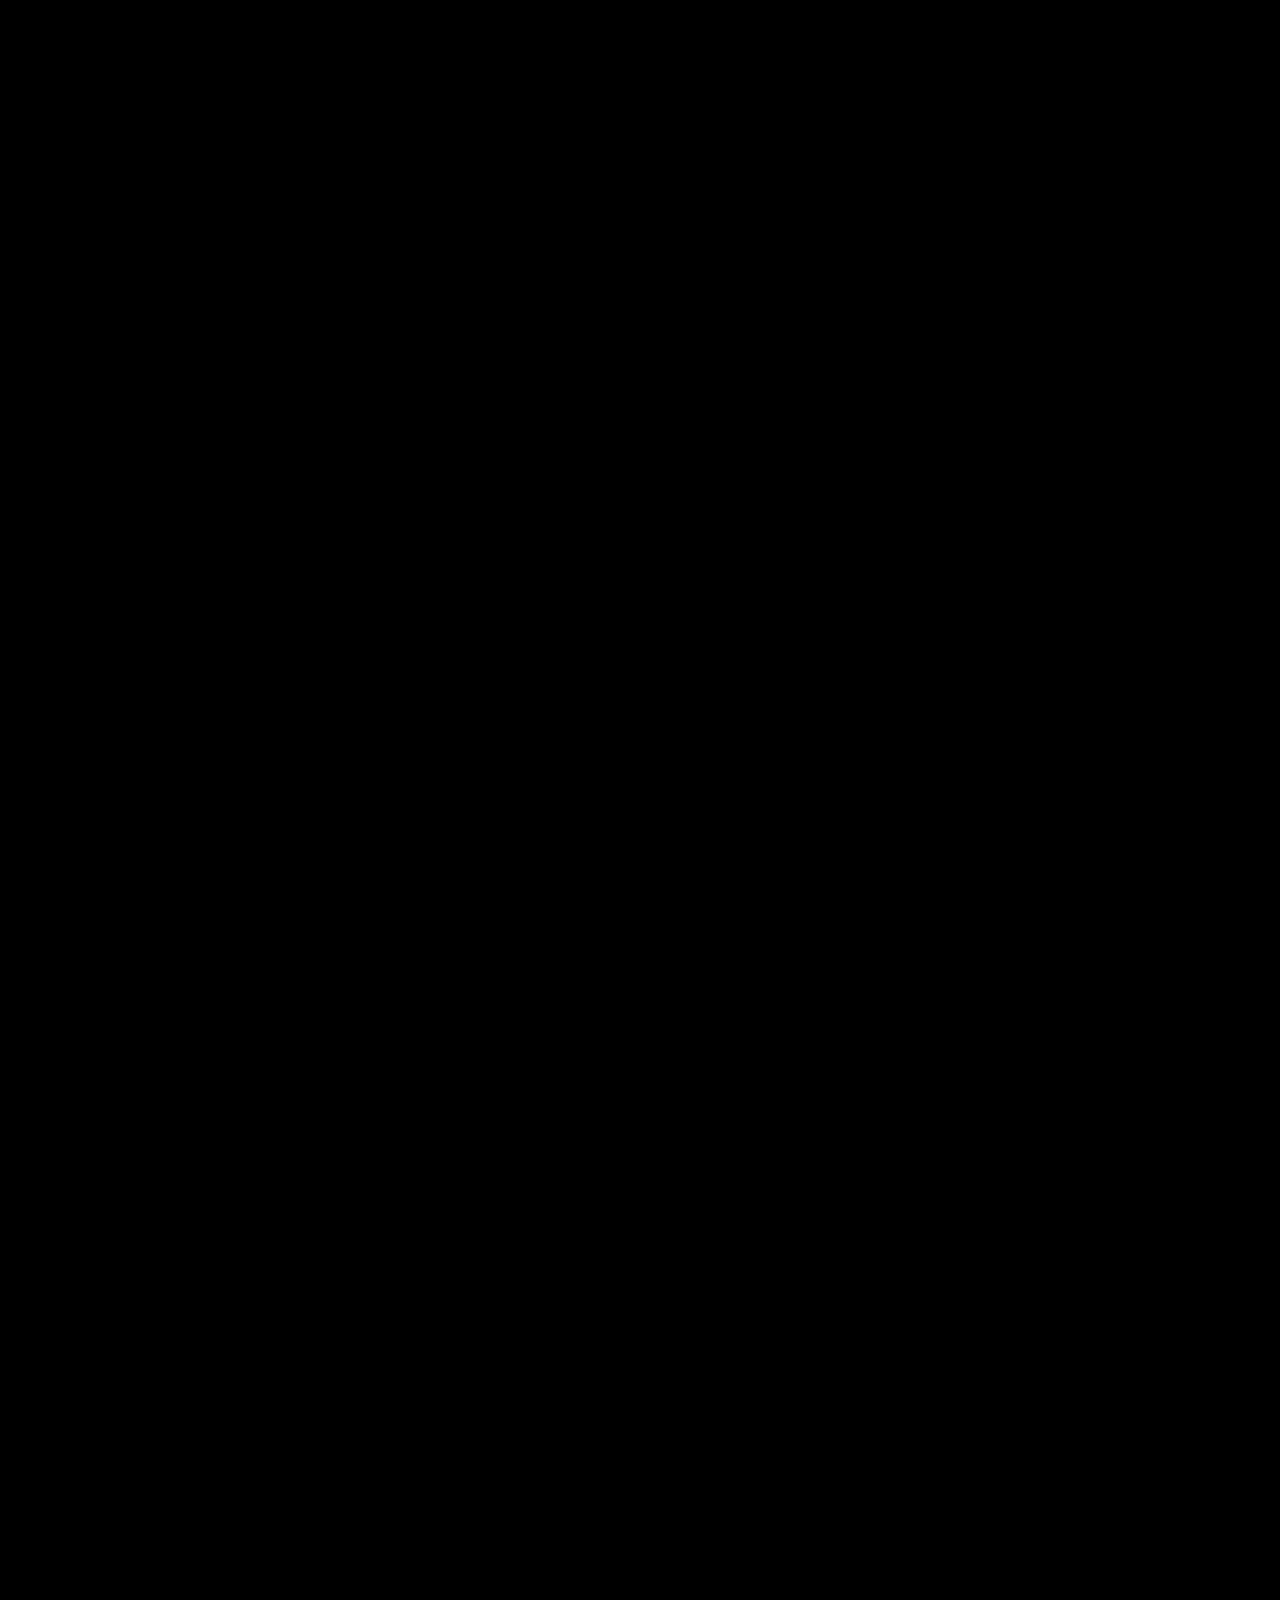
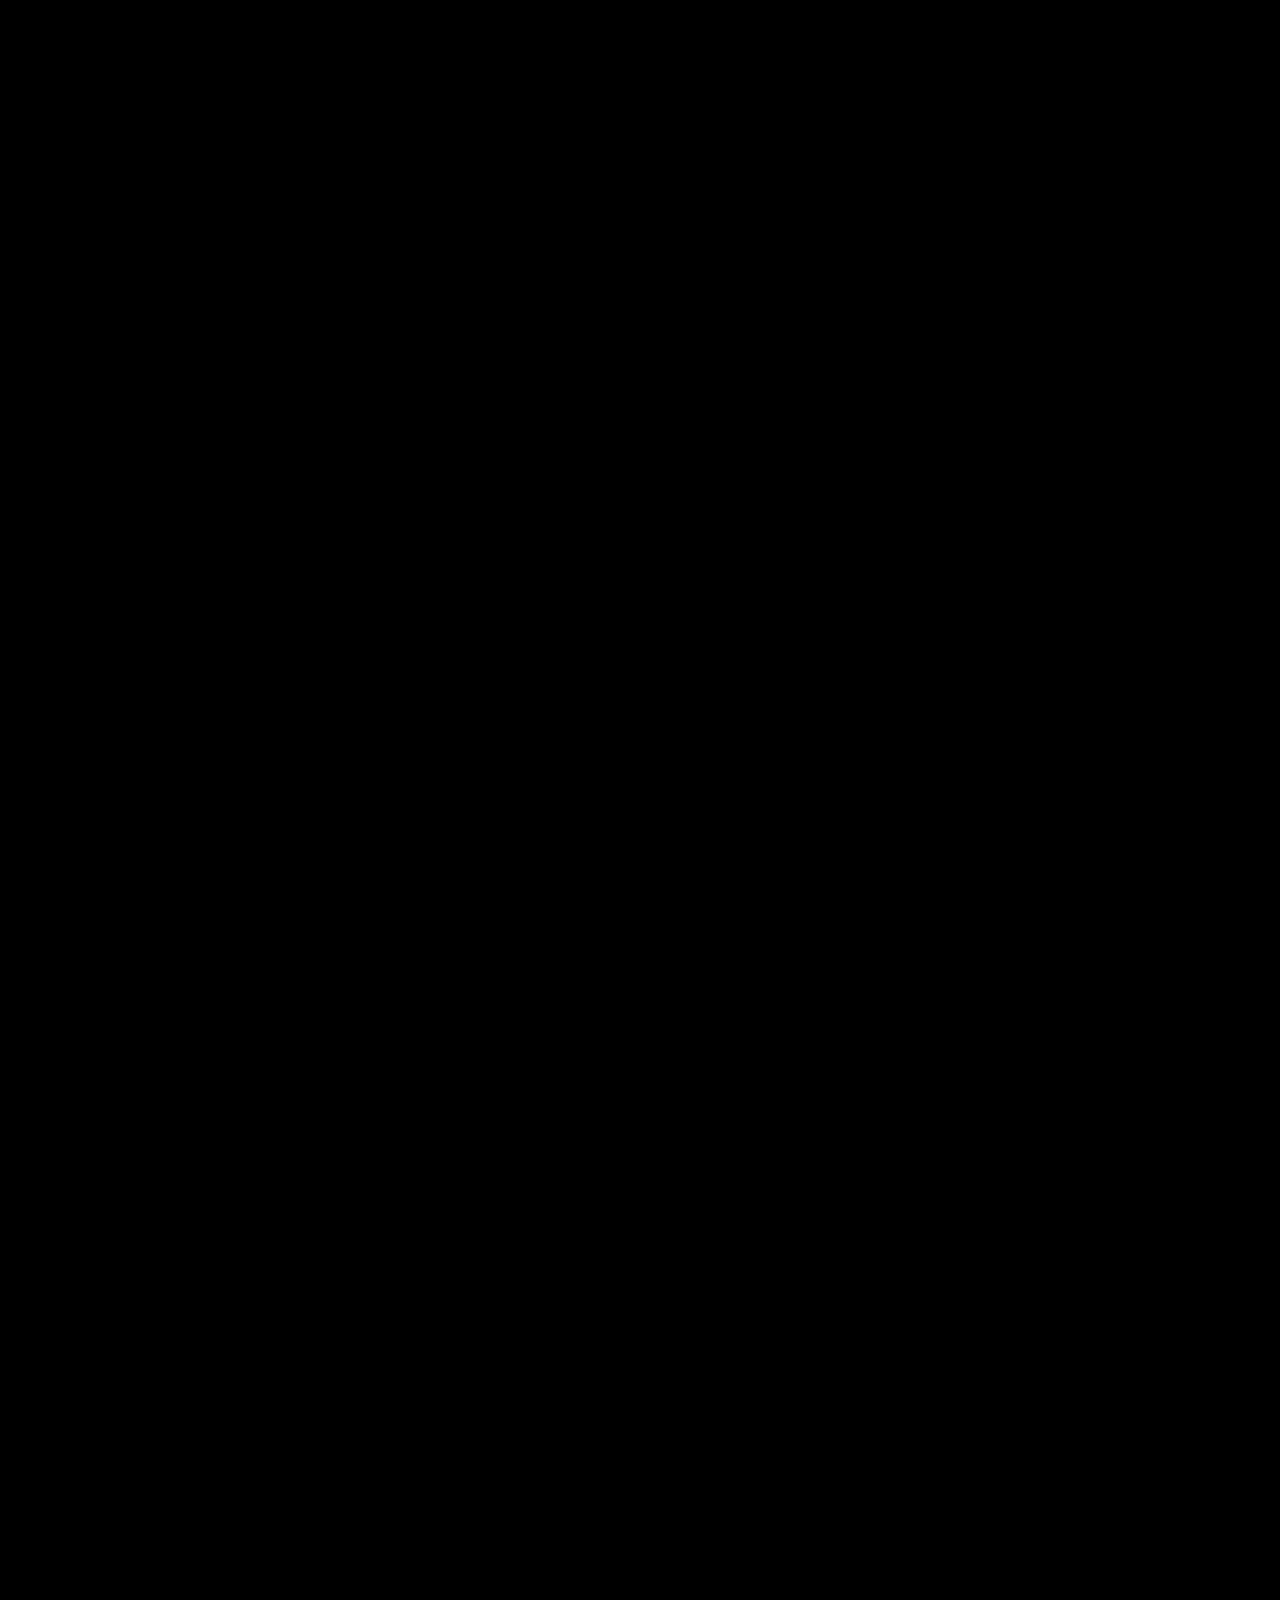
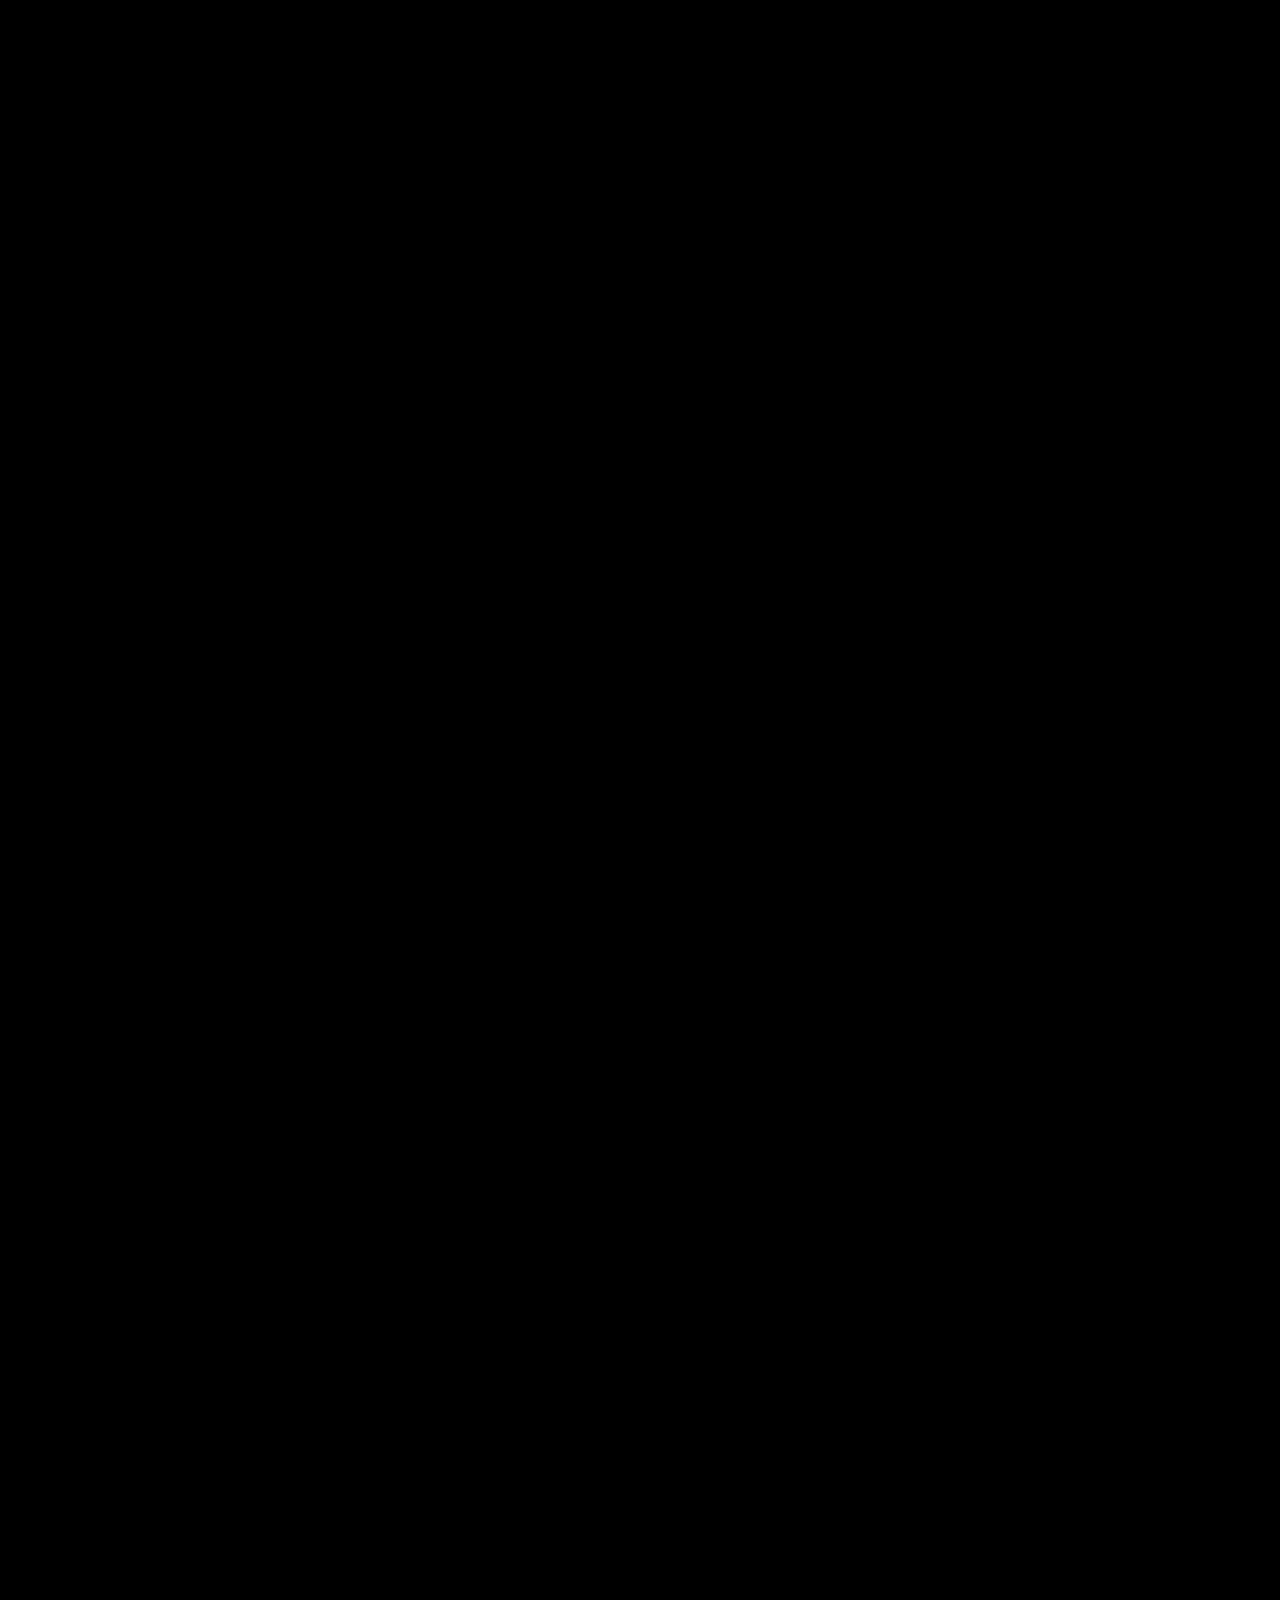
==== commit 8ffdcedb: "Revert "Keep the energy path visible between scroll scenes." This reverts commit e378ec28e24d260422b" ====
--- a/index.html
+++ b/index.html
@@ -10,7 +10,7 @@
   <link rel="preconnect" href="https://fonts.googleapis.com">
   <link rel="preconnect" href="https://fonts.gstatic.com" crossorigin>
   <link href="https://fonts.googleapis.com/css2?family=Inter:wght@200;400;600&display=swap" rel="stylesheet">
-  <link rel="stylesheet" href="css/style.css?v=flow2">
+  <link rel="stylesheet" href="css/style.css?v=photon">
 </head>
 <body>
   <a class="skip" href="#origin">Skip to content</a>
@@ -286,6 +286,6 @@
     </div>
   </footer>
 
-  <script src="js/main.js?v=flow2"></script>
+  <script src="js/main.js?v=photon"></script>
 </body>
 </html>
--- a/css/style.css
+++ b/css/style.css
@@ -184,14 +184,14 @@
 .chapter {
   position: relative;
   z-index: 1;
-  min-height: 148vh;
-}
-
-.chapter--origin { min-height: 168vh; }
+  min-height: 210vh;
+}
+
+.chapter--origin { min-height: 250vh; }
 .chapter--panel,
-.chapter--why { min-height: 156vh; }
-.chapter--savings { min-height: 188vh; }
-.chapter--projects { min-height: 250vh; }
+.chapter--savings,
+.chapter--why { min-height: 240vh; }
+.chapter--projects { min-height: 320vh; }
 .chapter--fit { min-height: 100vh; }
 
 .copy {
@@ -433,7 +433,7 @@
   will-change: transform;
 }
 
-.project { flex: 0 0 auto; width: min(74vw, 1040px); transform-origin: center center; }
+.project { flex: 0 0 auto; width: min(74vw, 1040px); }
 
 .project img {
   display: block;
@@ -717,11 +717,10 @@
 body.nav-open { overflow: hidden; }
 
 @media (max-width: 860px) {
-  .chapter { min-height: 128vh; }
-  .chapter--origin { min-height: 148vh; }
-  .chapter--projects { min-height: 190vh; }
-  .chapter--why { min-height: 142vh; }
-  .chapter--savings { min-height: 176vh; }
+  .chapter { min-height: 170vh; }
+  .chapter--origin { min-height: 200vh; }
+  .chapter--projects { min-height: 240vh; }
+  .chapter--why { min-height: 200vh; }
 
   h1 { font-size: clamp(46px, 13vw, 72px); }
   h2, .echo { font-size: clamp(34px, 9vw, 56px); }
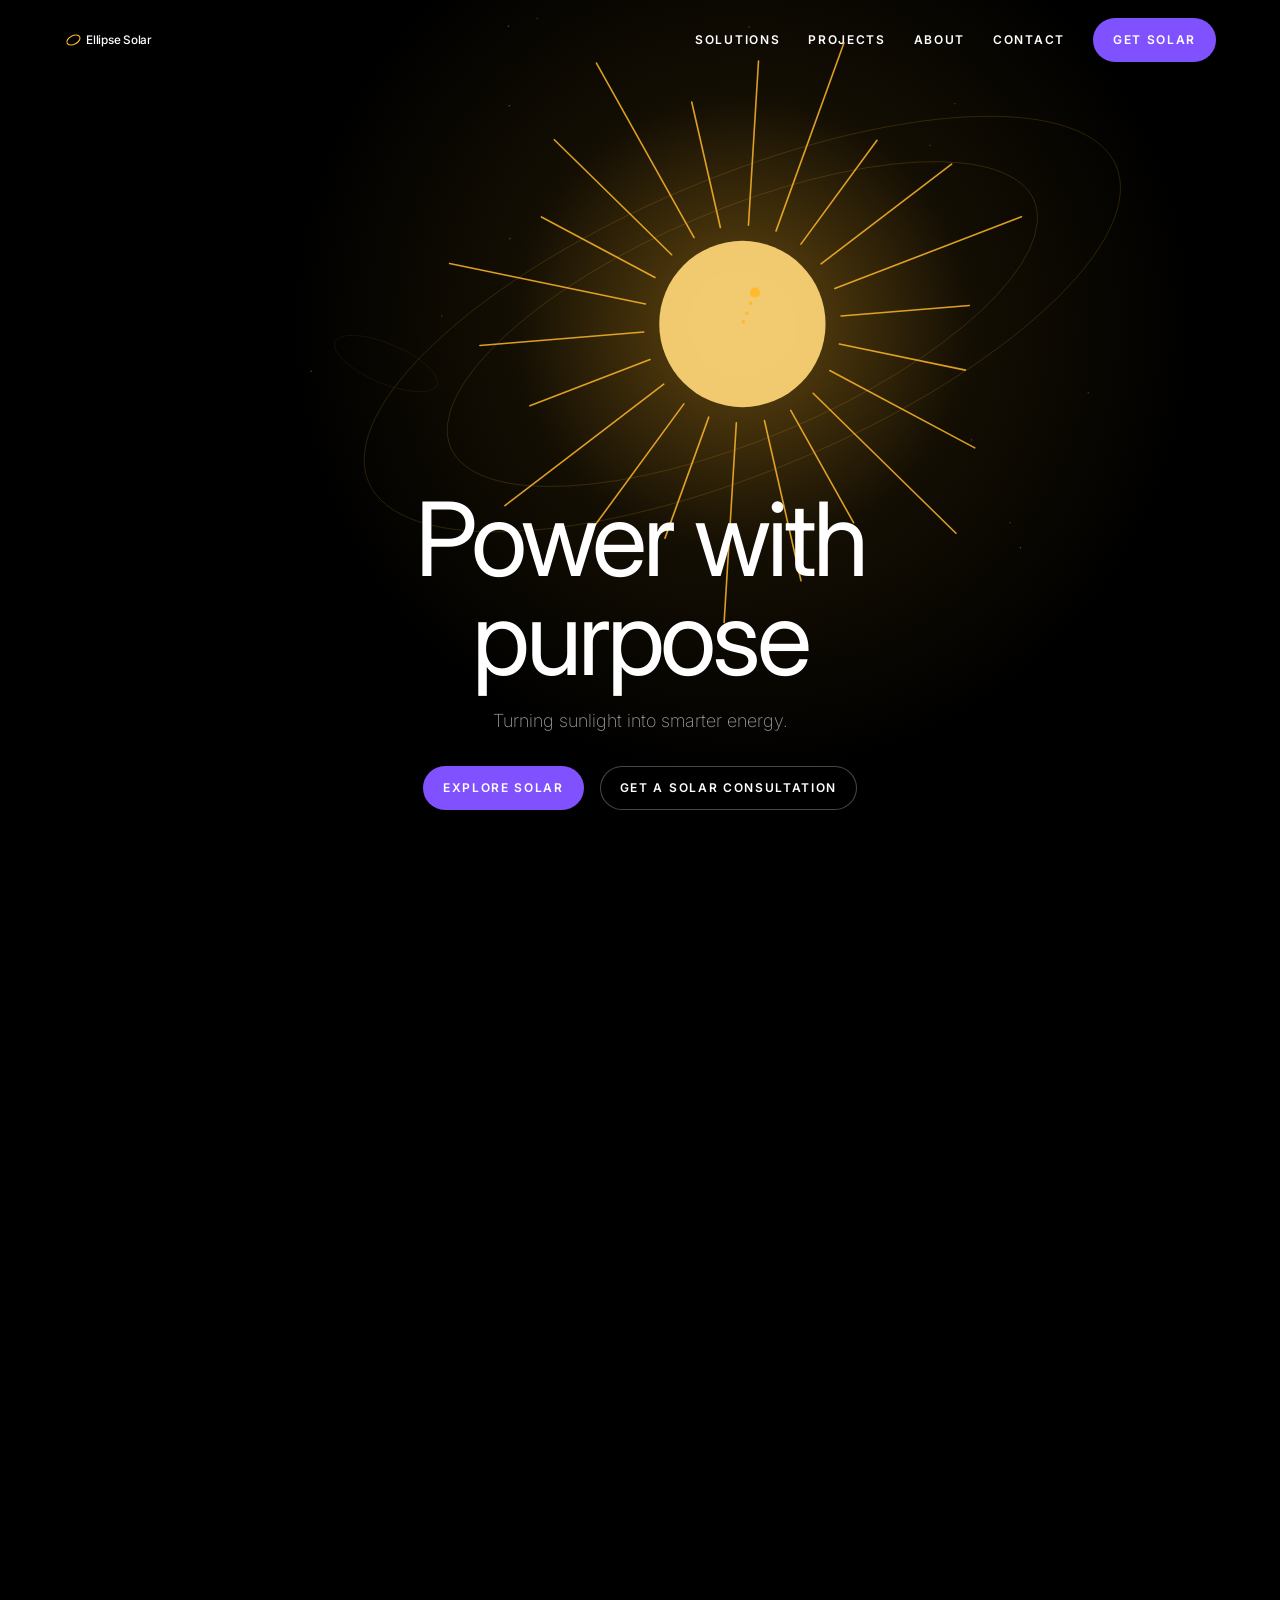
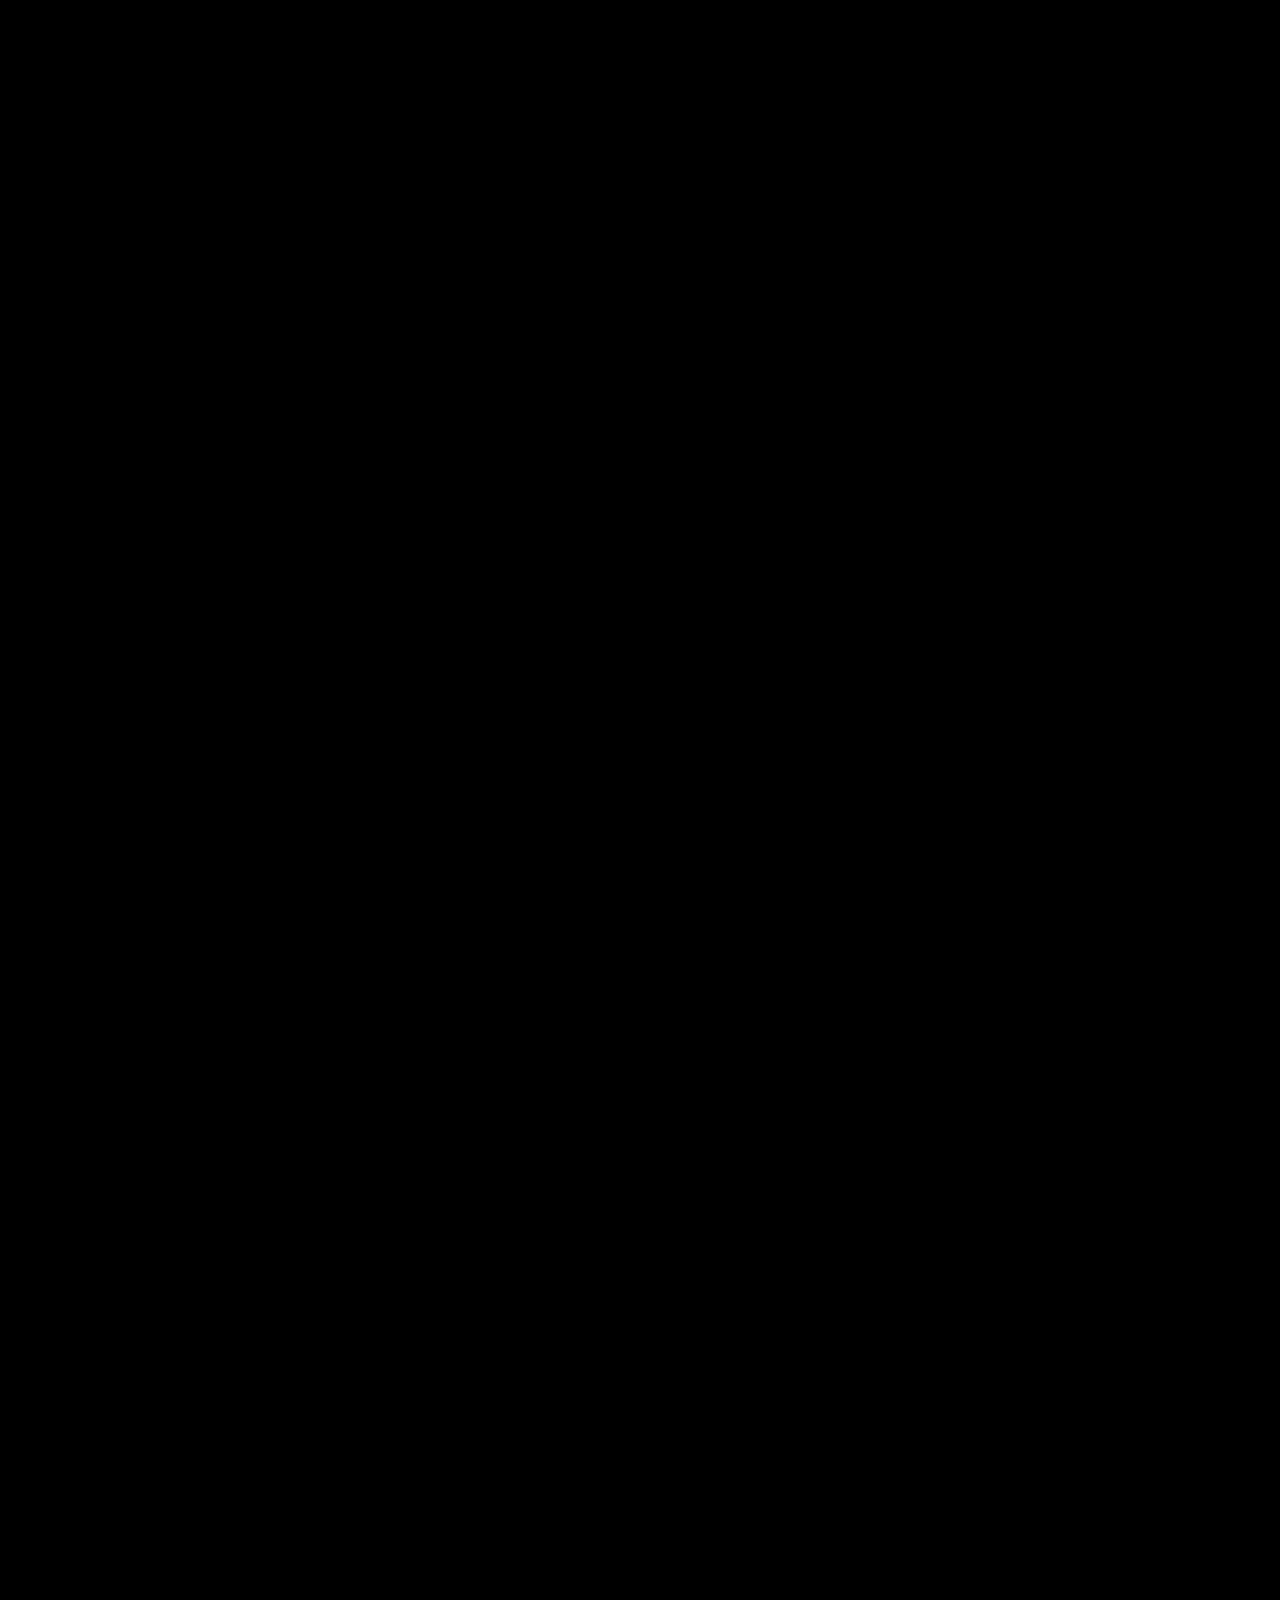
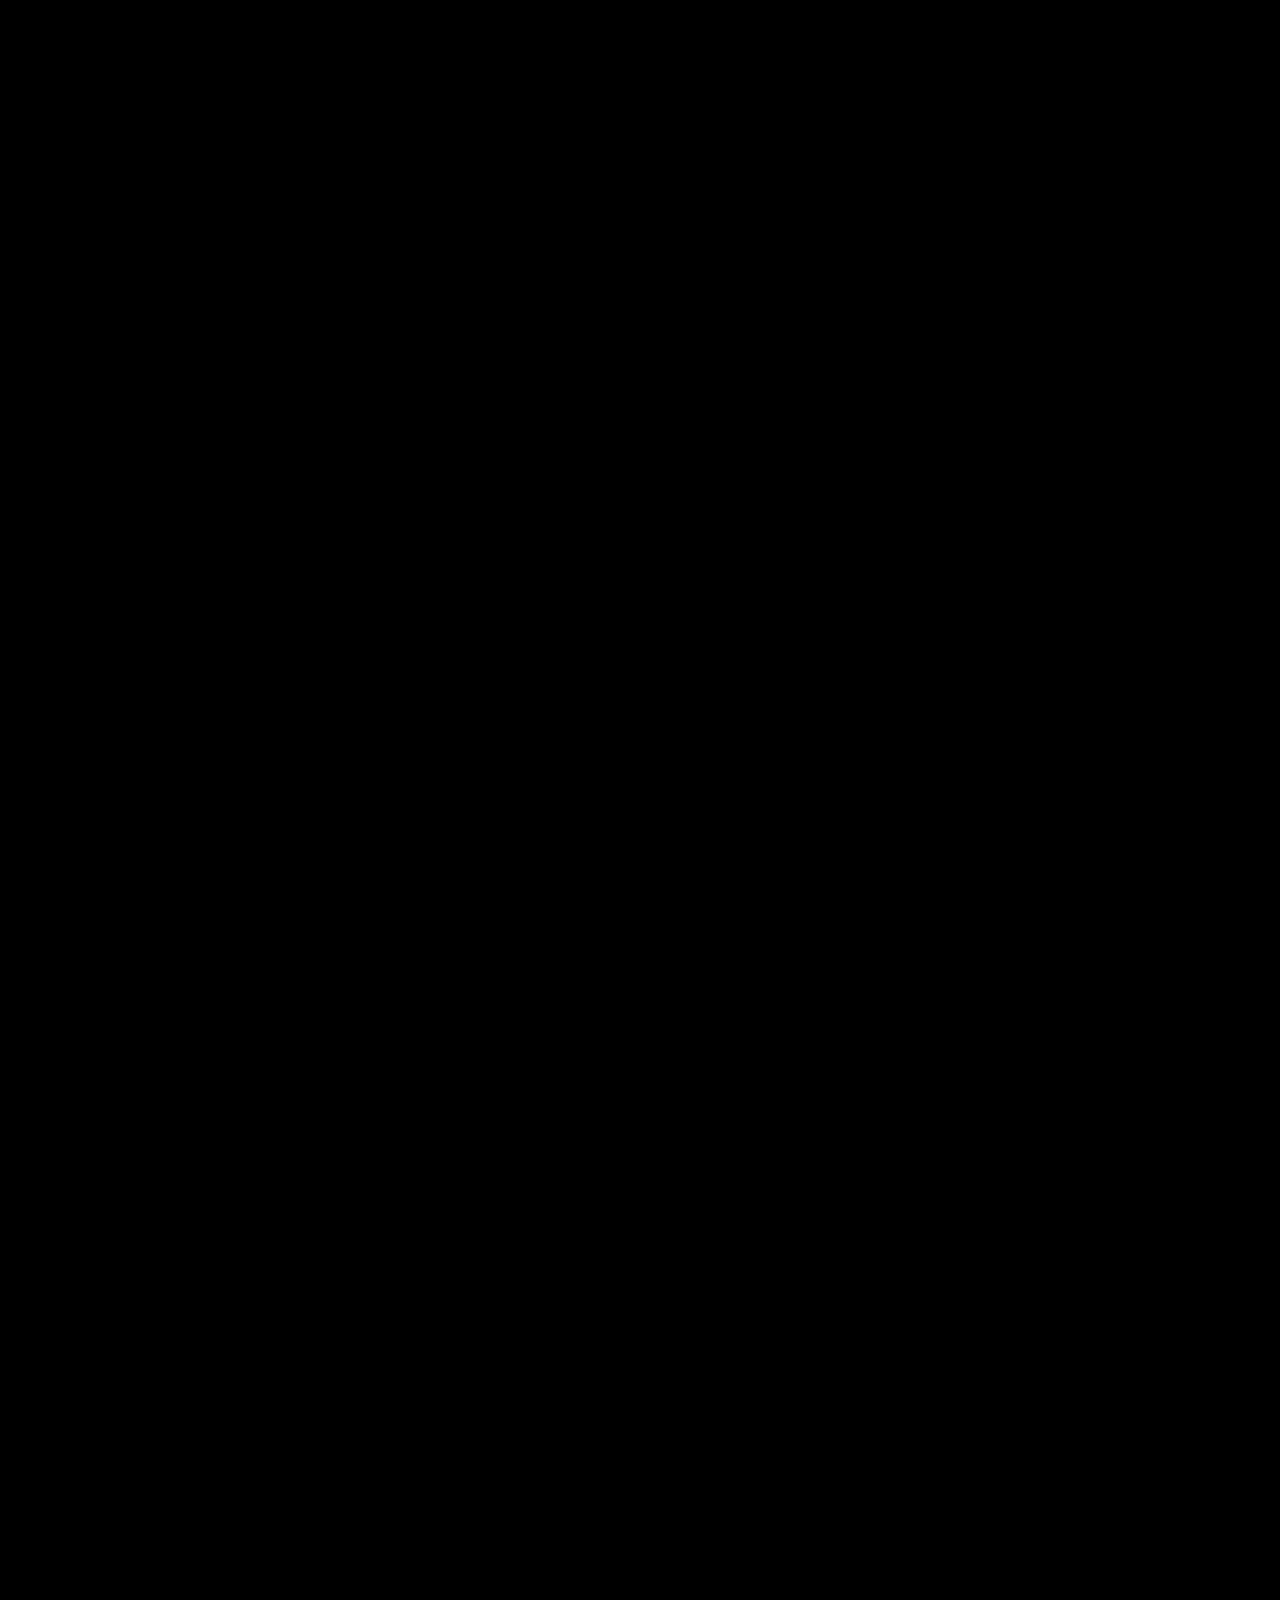
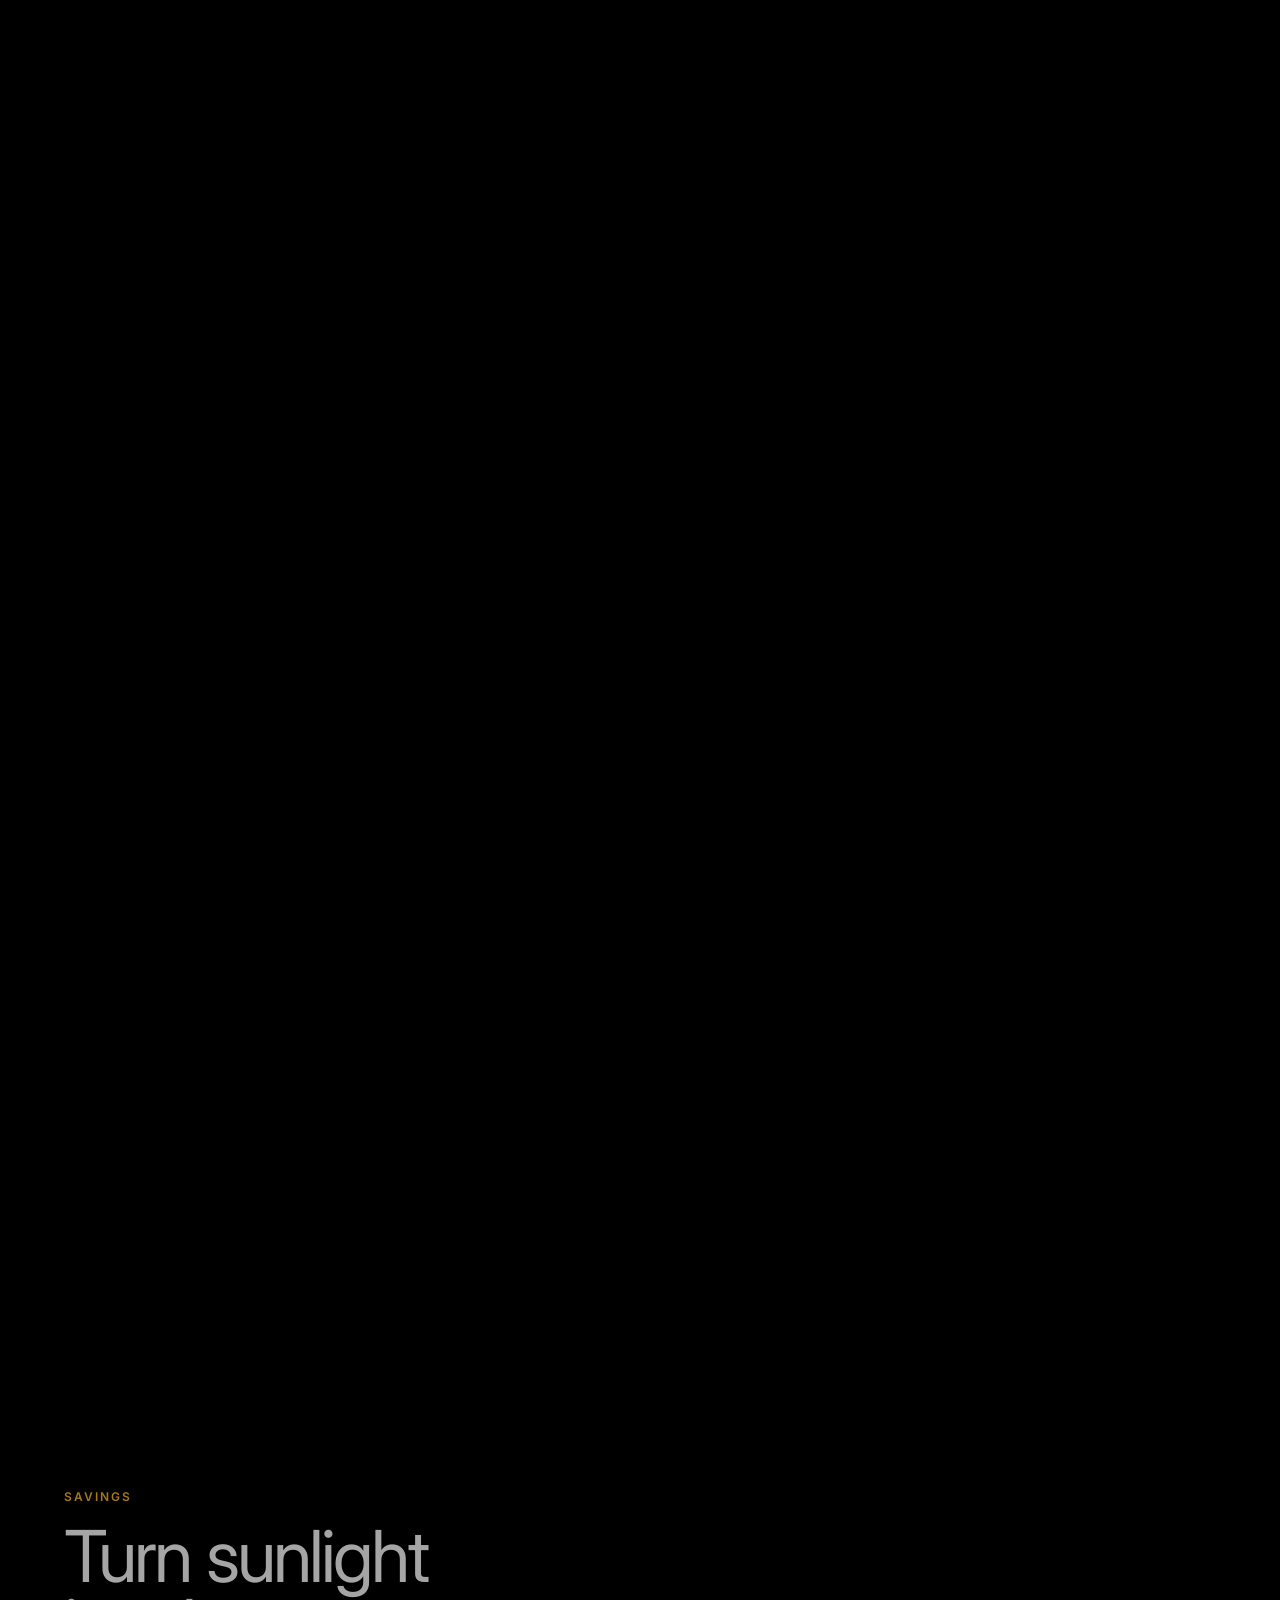
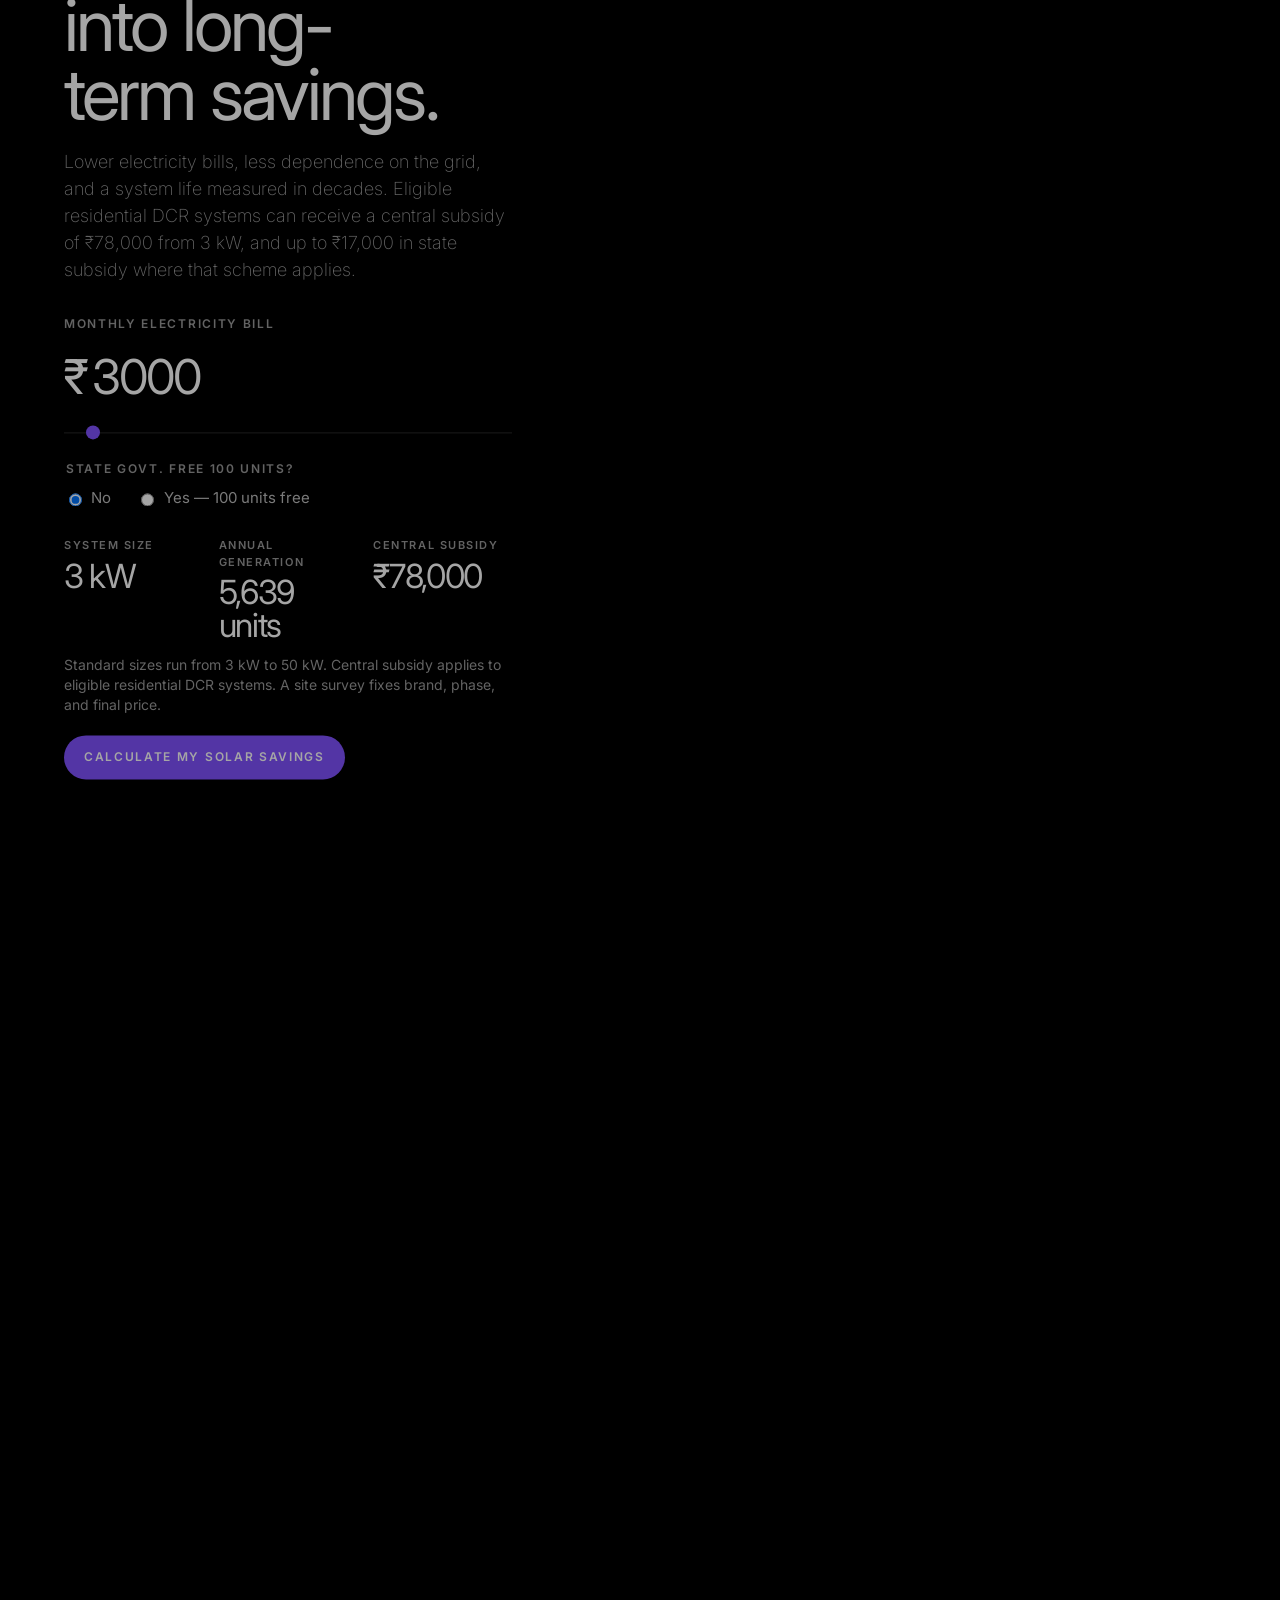
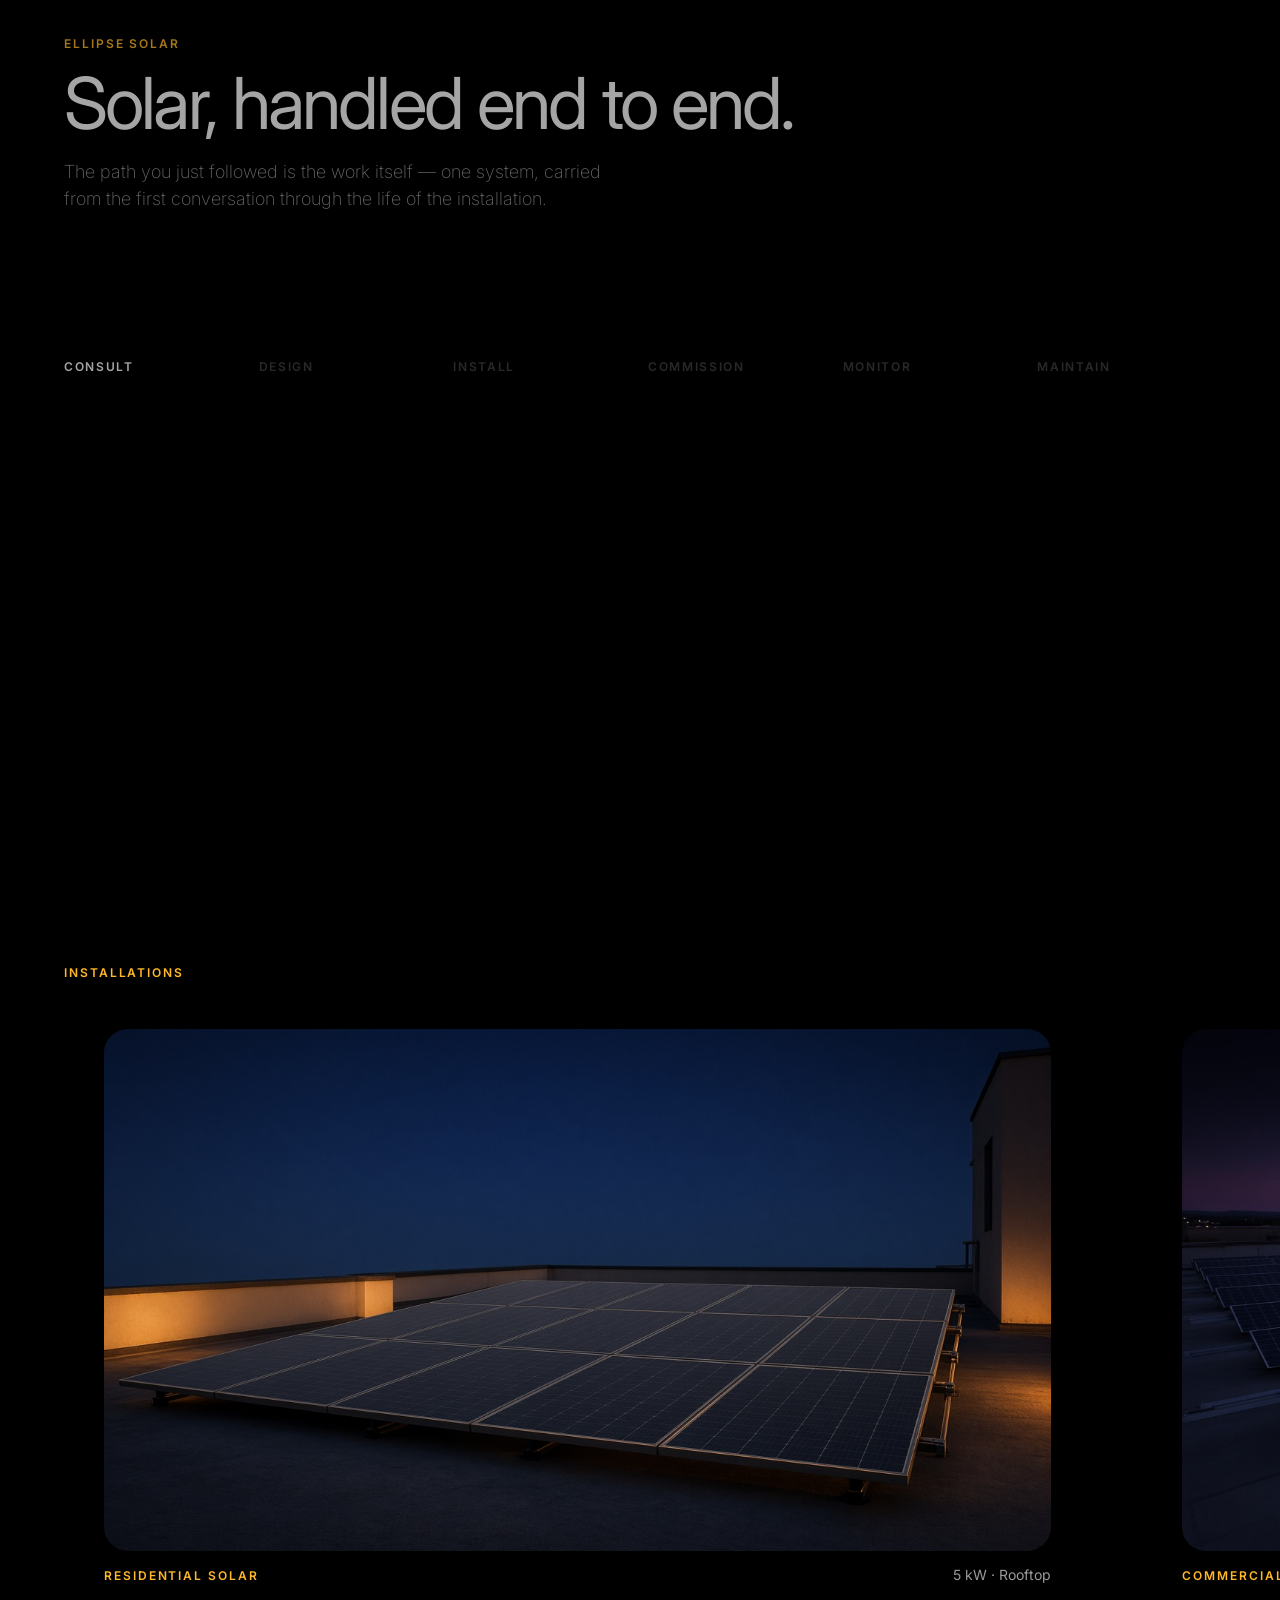
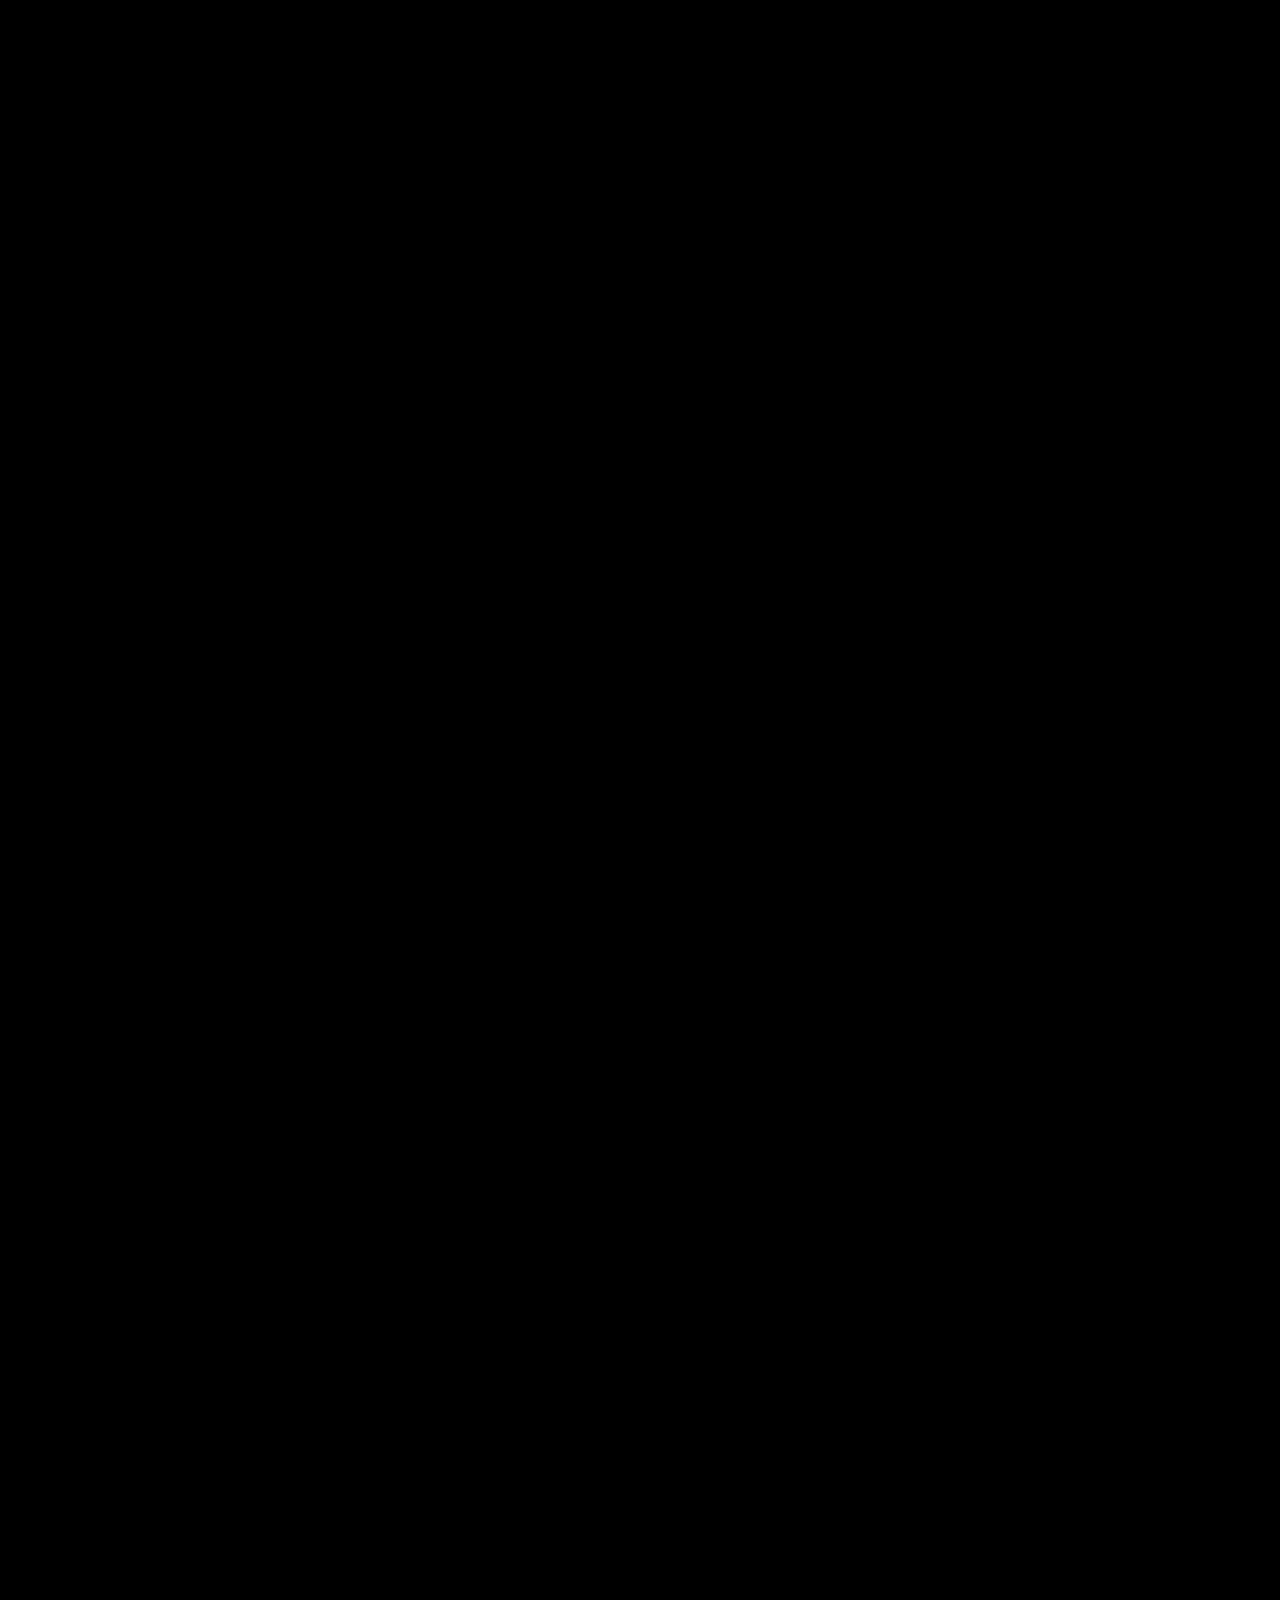
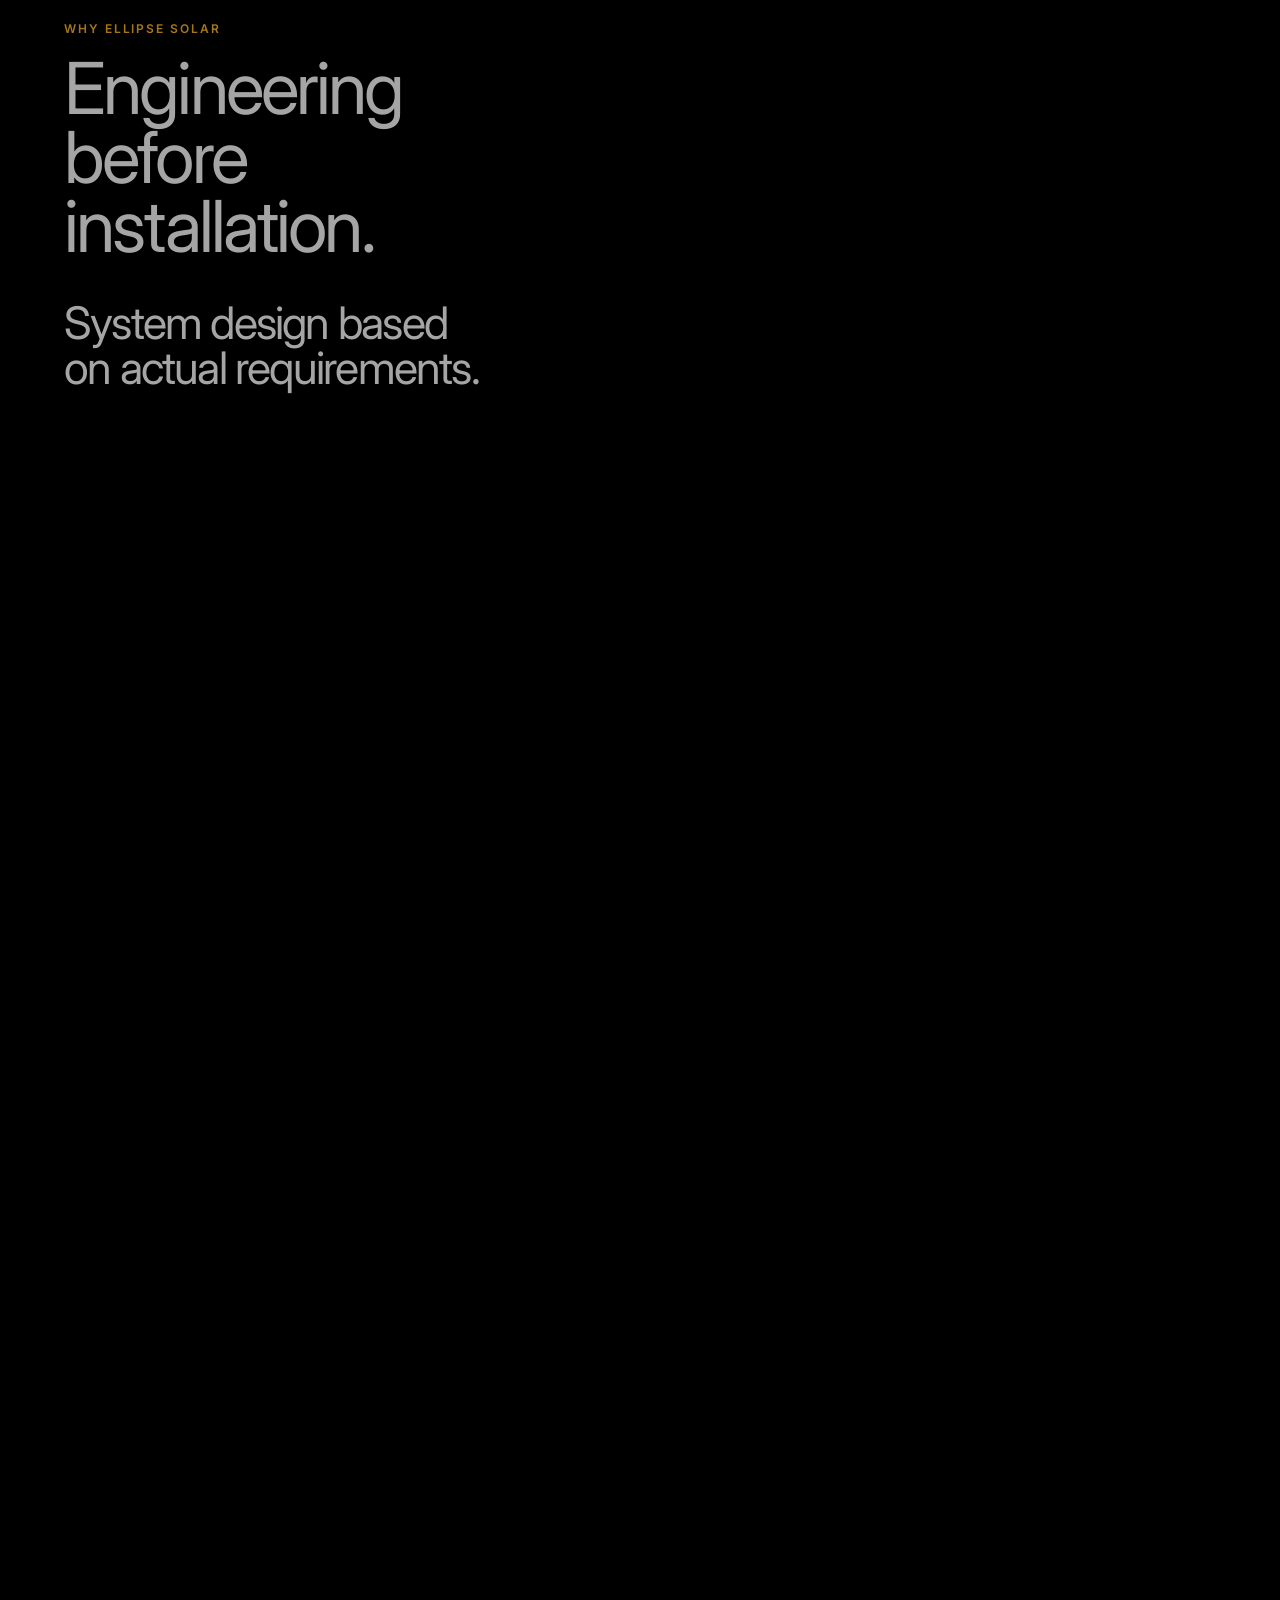
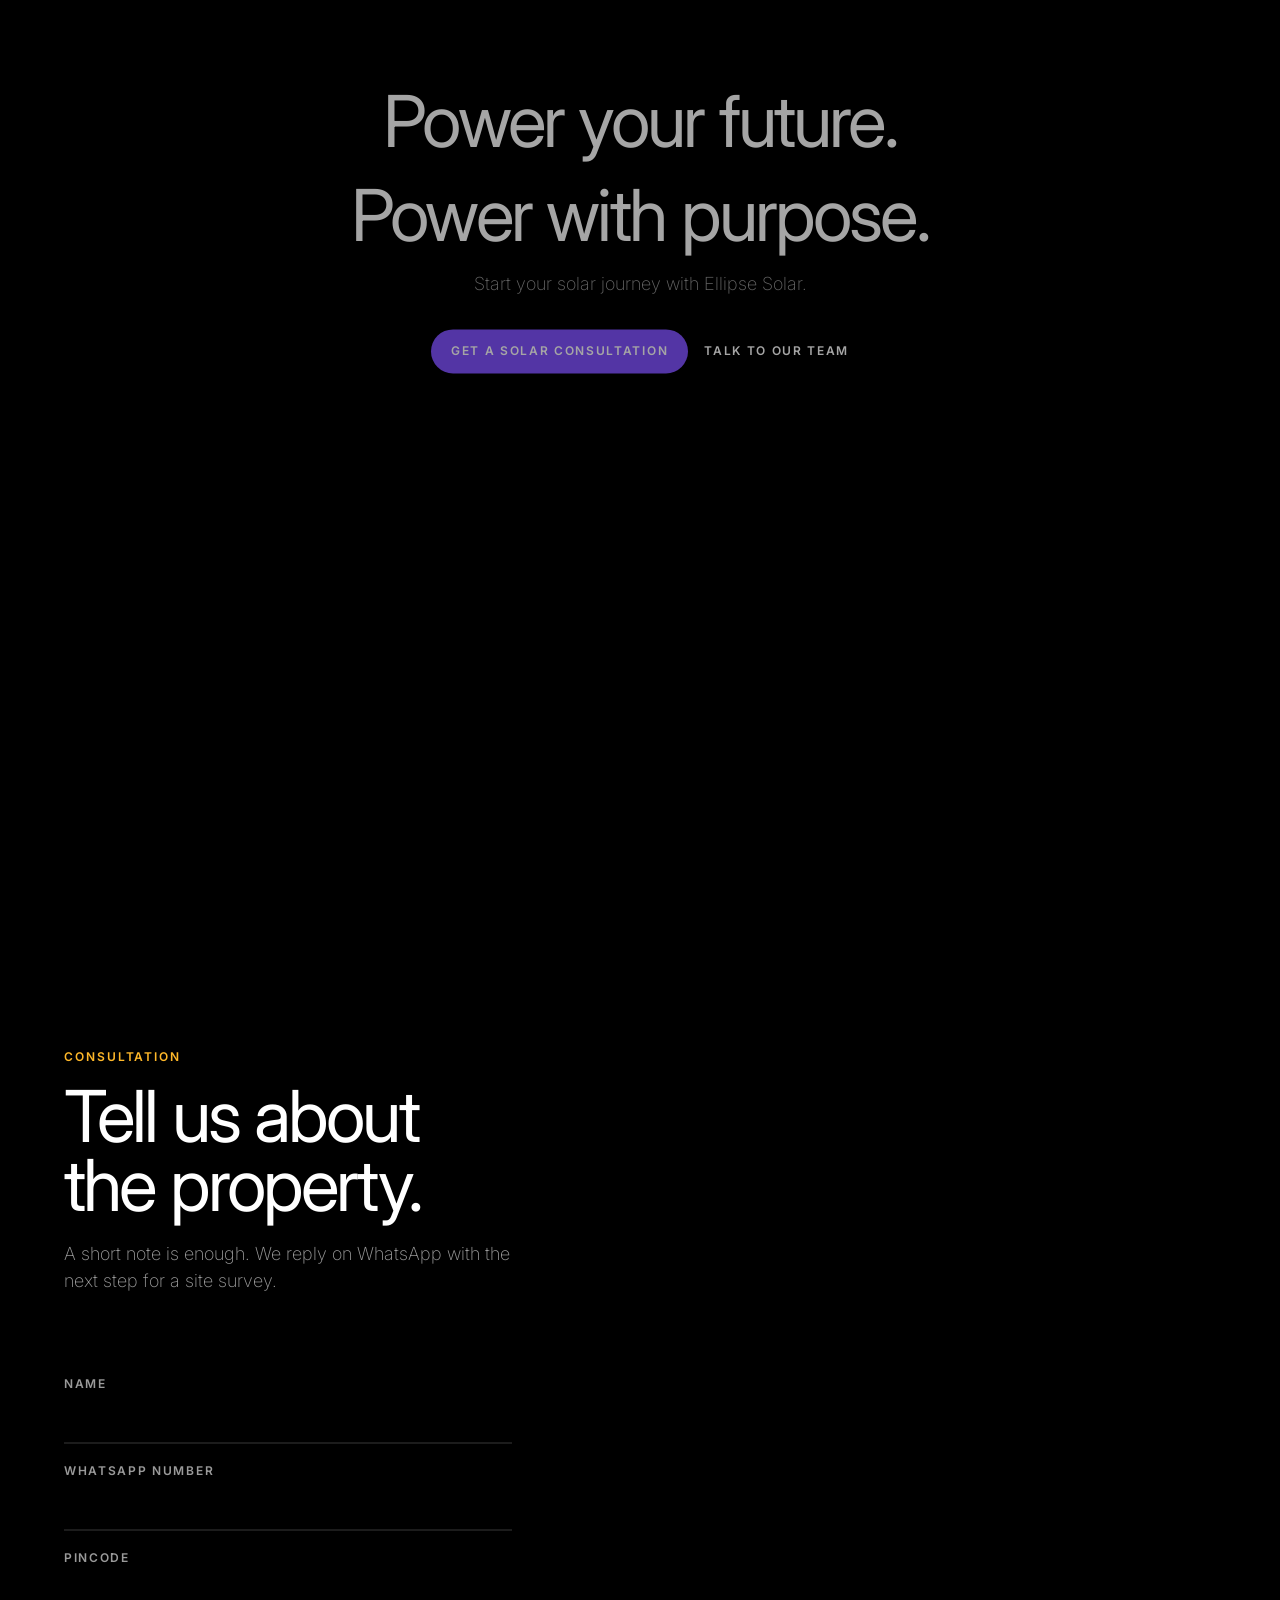
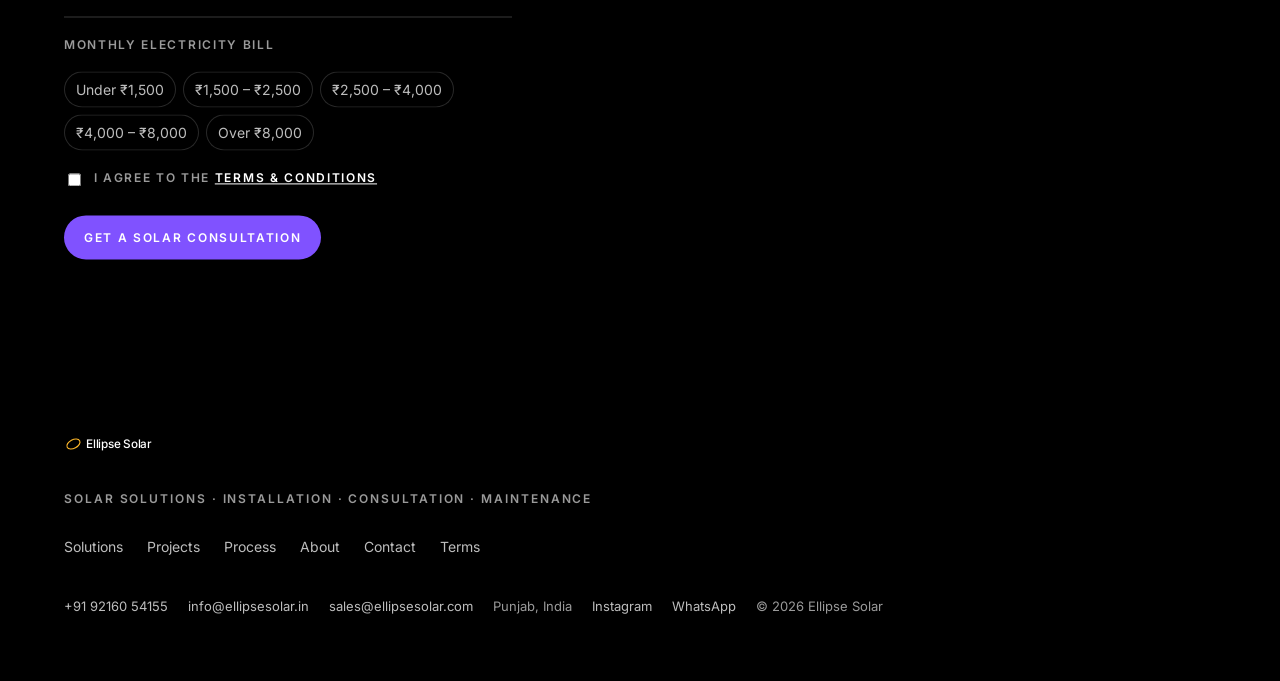
==== commit 7274239a: "Pin the solar story so the viewport never goes empty. One scroll film carries the sun, ray, panel, c" ====
--- a/index.html
+++ b/index.html
@@ -10,7 +10,7 @@
   <link rel="preconnect" href="https://fonts.googleapis.com">
   <link rel="preconnect" href="https://fonts.gstatic.com" crossorigin>
   <link href="https://fonts.googleapis.com/css2?family=Inter:wght@200;400;600&display=swap" rel="stylesheet">
-  <link rel="stylesheet" href="css/style.css?v=photon">
+  <link rel="stylesheet" href="css/style.css?v=film2">
 </head>
 <body>
   <a class="skip" href="#origin">Skip to content</a>
@@ -29,7 +29,7 @@
       <span></span><span></span>
     </button>
     <nav class="nav__links" id="nav-menu">
-      <a href="#property">Solutions</a>
+      <a href="#home">Solutions</a>
       <a href="#projects">Projects</a>
       <a href="#why">About</a>
       <a href="#contact">Contact</a>
@@ -38,94 +38,55 @@
   </header>
 
   <main>
-    <section class="chapter chapter--origin chapter--center" id="origin" data-scene="origin">
-      <div class="copy">
-        <h1>Power with<br>purpose</h1>
-        <p class="lede">End-to-end solar solutions engineered for homes, businesses and a more energy-independent future.</p>
-        <div class="actions">
-          <a class="btn btn--fill" href="#capture">Explore solar</a>
-          <a class="btn btn--ghost" href="#contact">Get a solar consultation</a>
-        </div>
-      </div>
-    </section>
-
-    <section class="chapter" id="capture" data-scene="capture">
-      <div class="copy">
-        <p class="label">01 — Capture</p>
-        <h2>It starts with light.</h2>
-        <p class="lede">Every day, enormous amounts of solar energy reach your rooftop. Ellipse Solar designs systems engineered to capture that energy efficiently.</p>
-      </div>
-    </section>
-
-    <section class="chapter chapter--panel" id="panel" data-scene="panel">
-      <div class="copy">
-        <p class="label">Array</p>
-        <h2>From light to current.</h2>
-        <p class="lede">The array resolves as the photons arrive. Each cell answers with a small electrical pulse.</p>
-        <ol class="flow" id="panel-flow">
-          <li>Sunlight</li>
-          <li>PV cells</li>
-          <li>DC energy</li>
-        </ol>
-      </div>
-    </section>
-
-    <section class="chapter" id="generate" data-scene="generate">
-      <div class="copy">
-        <p class="label">Generation</p>
-        <h2>Light becomes electricity.</h2>
-        <p class="lede">Photovoltaic cells convert incoming light into direct current. The array is designed around the roof, the shade, and the way the property actually uses energy.</p>
-        <ul class="metrics">
-          <li>High-efficiency solar modules</li>
-          <li>25+ year performance life</li>
-          <li>Engineered system design</li>
-        </ul>
-      </div>
-    </section>
-
-    <section class="chapter" id="convert" data-scene="convert">
-      <div class="copy">
-        <p class="label">02 — Convert</p>
-        <h2>Power, intelligently converted.</h2>
-        <p class="lede">Direct current from the modules passes through the inverter and leaves as alternating current — the form of electricity the property already runs on.</p>
-        <p class="chain" id="convert-chain">
-          <span>DC power</span>
-          <span aria-hidden="true">→</span>
-          <span>Inverter</span>
-          <span aria-hidden="true">→</span>
-          <span>AC power</span>
-        </p>
-      </div>
-    </section>
-
-    <section class="chapter" id="property" data-scene="property">
-      <div class="copy">
-        <p class="label">Property</p>
-        <h2>Your property. Powered differently.</h2>
-        <p class="lede">Ellipse Solar designs and installs complete solar systems tailored around actual energy requirements — from residential rooftops to commercial installations. On-grid, off-grid, and hybrid, from 3 kW to 50 kW.</p>
-        <ul class="service-line" id="services">
-          <li>Solar solutions</li>
-          <li>Installation</li>
-          <li>Consultation</li>
-          <li>Maintenance</li>
-        </ul>
-      </div>
-    </section>
-
-    <section class="chapter" id="grid" data-scene="grid">
-      <div class="copy">
-        <p class="label">03 — Connect</p>
-        <h2>Generate. Consume. Export.</h2>
-        <p class="lede">Daylight covers the property first. Surplus can move out to the grid. The connection stays in place when generation falls.</p>
-        <p class="chain chain--balance" id="grid-chain">
-          <span>Sun</span>
-          <span aria-hidden="true">→</span>
-          <span>Solar</span>
-          <span aria-hidden="true">→</span>
-          <span>Property</span>
-          <span aria-hidden="true">↔</span>
-          <span>Grid</span>
-        </p>
+    <section class="film" id="film">
+      <div id="origin" class="film__mark" style="top:0"></div>
+      <div id="panel" class="film__mark" style="top:22%"></div>
+      <div id="home" class="film__mark" style="top:46%"></div>
+      <div id="grid" class="film__mark" style="top:70%"></div>
+      <div class="film__stage">
+        <div class="beat beat--center" data-start="0" data-end="0.16">
+          <h1>Power with<br>purpose</h1>
+          <p class="lede">Turning sunlight into smarter energy.</p>
+          <div class="actions">
+            <a class="btn btn--fill" href="#panel">Explore solar</a>
+            <a class="btn btn--ghost" href="#contact">Get a solar consultation</a>
+          </div>
+        </div>
+        <div class="beat" data-start="0.18" data-end="0.40">
+          <h2>Capture the power of sunlight.</h2>
+          <p class="lede">High-performance solar systems designed around your actual energy requirements.</p>
+        </div>
+        <div class="beat" data-start="0.36" data-end="0.50">
+          <p class="label">DC power generated</p>
+        </div>
+        <div class="beat" data-start="0.48" data-end="0.74">
+          <h2>Sunlight. Now powering your home.</h2>
+          <p class="lede">Generate your own electricity and reduce your dependence on the grid.</p>
+          <ul class="service-line" id="services">
+            <li class="is-hot">Solar solutions</li>
+            <li class="is-hot">Installation</li>
+            <li class="is-hot">Consultation</li>
+            <li class="is-hot">Maintenance</li>
+          </ul>
+        </div>
+        <div class="meter" id="meter" data-start="0.50" data-end="0.82">
+          <p class="label">Monthly electricity bill</p>
+          <p class="meter__value" id="meter-value" aria-live="polite">₹8,450</p>
+          <p class="lede meter__line">Imagine producing as much energy as you consume.</p>
+          <p class="fine">Illustrative example. Actual savings depend on system size, consumption, tariff, generation and applicable net-metering rules.</p>
+        </div>
+        <div class="beat" data-start="0.74" data-end="1">
+          <h2>Use what you need. Send the rest forward.</h2>
+          <p class="chain" id="grid-chain">
+            <span class="is-hot">Sun</span>
+            <span aria-hidden="true">↓</span>
+            <span class="is-hot">Solar panels</span>
+            <span aria-hidden="true">↓</span>
+            <span class="is-hot">Home</span>
+            <span aria-hidden="true">↔</span>
+            <span class="is-hot">Grid</span>
+          </p>
+        </div>
       </div>
     </section>
 
@@ -268,7 +229,7 @@
     </a>
     <p class="footer__services">Solar solutions · Installation · Consultation · Maintenance</p>
     <nav class="footer__nav" aria-label="Footer">
-      <a href="#property">Solutions</a>
+      <a href="#home">Solutions</a>
       <a href="#projects">Projects</a>
       <a href="#process">Process</a>
       <a href="#why">About</a>
@@ -286,6 +247,6 @@
     </div>
   </footer>
 
-  <script src="js/main.js?v=photon"></script>
+  <script src="js/main.js?v=film5"></script>
 </body>
 </html>
--- a/css/style.css
+++ b/css/style.css
@@ -184,15 +184,83 @@
 .chapter {
   position: relative;
   z-index: 1;
-  min-height: 210vh;
-}
-
-.chapter--origin { min-height: 250vh; }
+  min-height: 145vh;
+}
+
+.chapter--origin { min-height: 145vh; }
 .chapter--panel,
 .chapter--savings,
-.chapter--why { min-height: 240vh; }
-.chapter--projects { min-height: 320vh; }
+.chapter--why { min-height: 160vh; }
+.chapter--projects { min-height: 230vh; }
 .chapter--fit { min-height: 100vh; }
+
+.film {
+  position: relative;
+  z-index: 1;
+  height: 680vh;
+}
+
+.film__mark {
+  position: absolute;
+  left: 0;
+  width: 1px;
+  height: 1px;
+}
+
+.film__stage {
+  position: sticky;
+  top: 0;
+  height: 100vh;
+  overflow: hidden;
+}
+
+.beat {
+  position: absolute;
+  left: 0;
+  right: 0;
+  bottom: 0;
+  display: flex;
+  flex-direction: column;
+  justify-content: flex-end;
+  width: min(38rem, 100%);
+  padding: 14vh var(--pad) 8vh;
+  pointer-events: none;
+}
+
+.beat--center {
+  width: min(52rem, 100%);
+  margin-inline: auto;
+  align-items: center;
+  text-align: center;
+  padding-bottom: 10vh;
+}
+
+.beat a,
+.beat button { pointer-events: auto; }
+
+.meter {
+  position: absolute;
+  top: 16vh;
+  right: var(--pad);
+  width: min(40vw, 520px);
+  pointer-events: none;
+}
+
+.meter__value {
+  margin: 0.15em 0 0;
+  font-weight: 400;
+  letter-spacing: -0.045em;
+  line-height: 0.9;
+  font-size: clamp(64px, 7.4vw, 120px);
+  font-variant-numeric: tabular-nums;
+}
+
+.meter.is-zero .meter__value {
+  font-size: clamp(88px, 10vw, 148px);
+  text-shadow: 0 0 48px rgba(128, 82, 255, 0.45);
+}
+
+.meter__line { margin-top: 0.8rem; max-width: 22rem; }
 
 .copy {
   position: sticky;
@@ -717,10 +785,14 @@
 body.nav-open { overflow: hidden; }
 
 @media (max-width: 860px) {
-  .chapter { min-height: 170vh; }
-  .chapter--origin { min-height: 200vh; }
-  .chapter--projects { min-height: 240vh; }
-  .chapter--why { min-height: 200vh; }
+  .chapter { min-height: 130vh; }
+  .chapter--origin { min-height: 130vh; }
+  .chapter--projects { min-height: 190vh; }
+  .chapter--why { min-height: 145vh; }
+  .film { height: 620vh; }
+  .meter { top: auto; bottom: 22vh; right: var(--pad); left: var(--pad); width: auto; }
+  .meter__value { font-size: clamp(52px, 14vw, 80px); }
+  .meter.is-zero .meter__value { font-size: clamp(68px, 18vw, 96px); }
 
   h1 { font-size: clamp(46px, 13vw, 72px); }
   h2, .echo { font-size: clamp(34px, 9vw, 56px); }
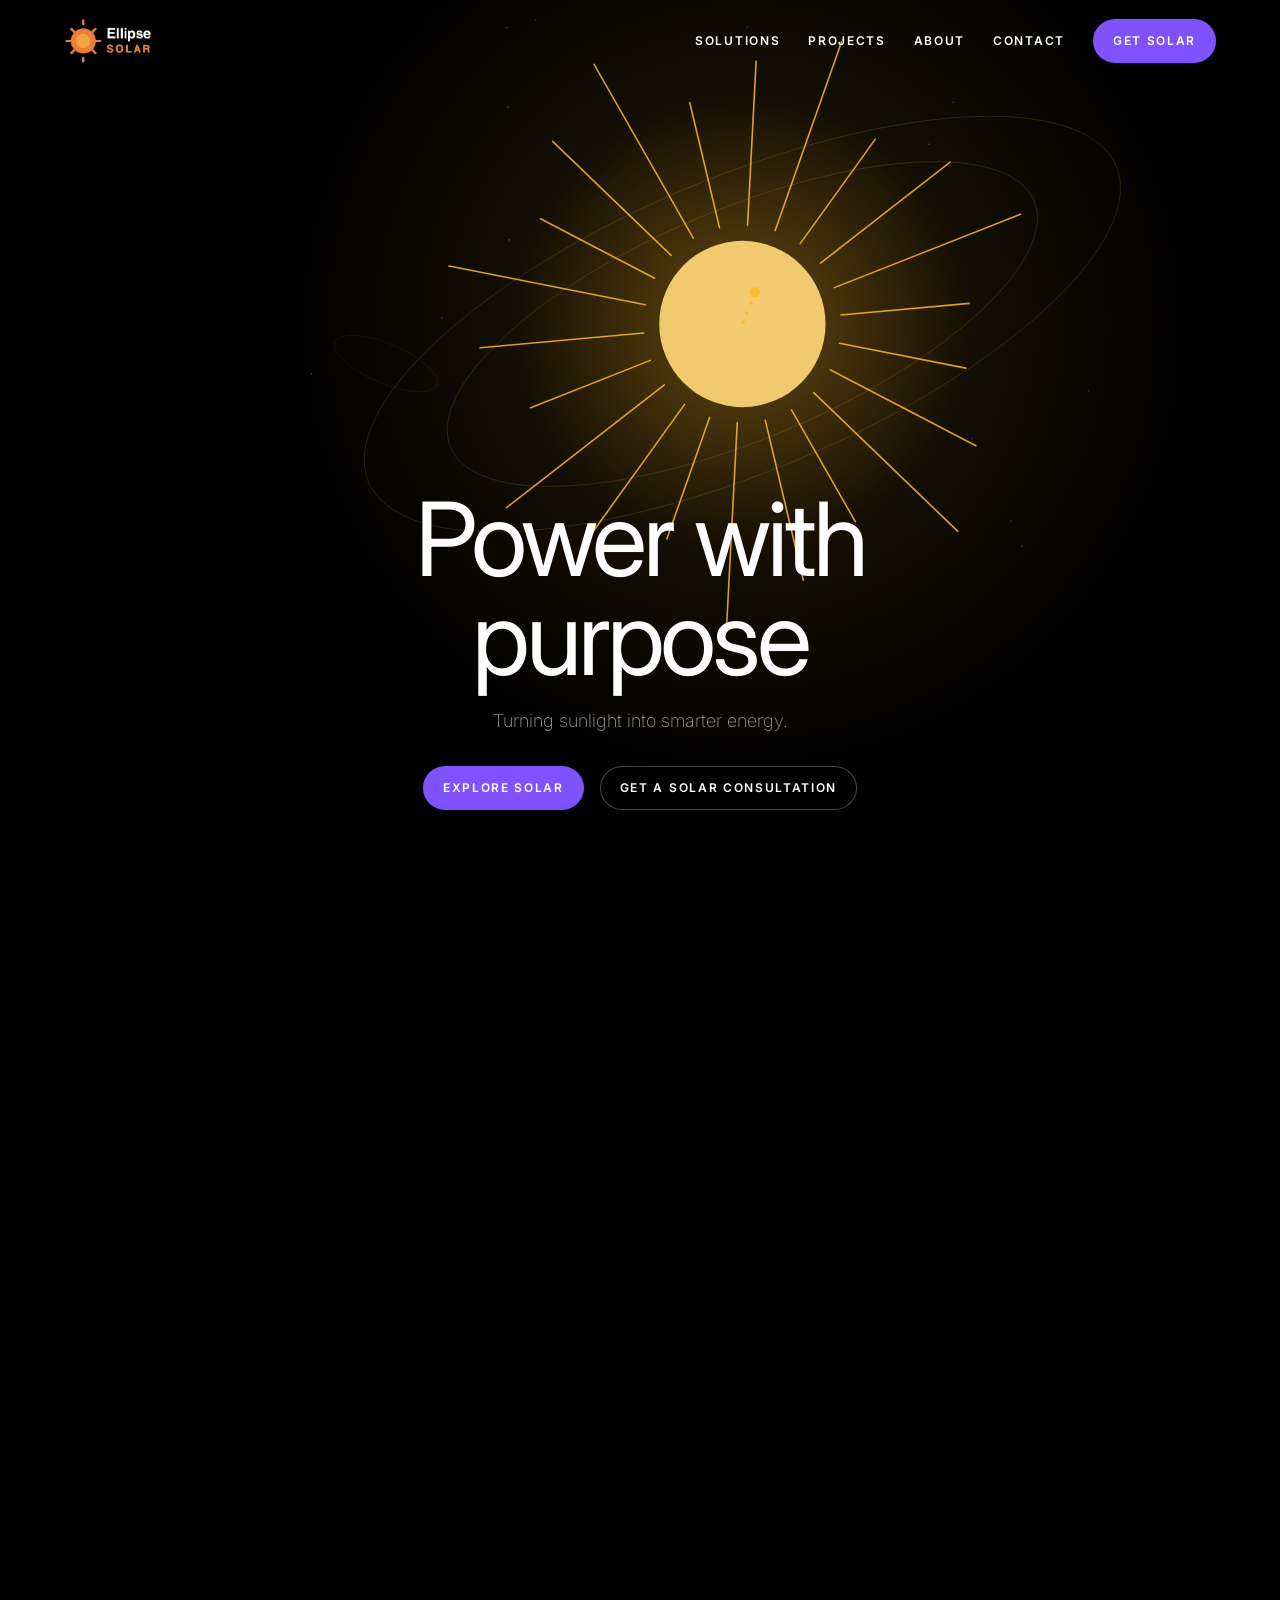
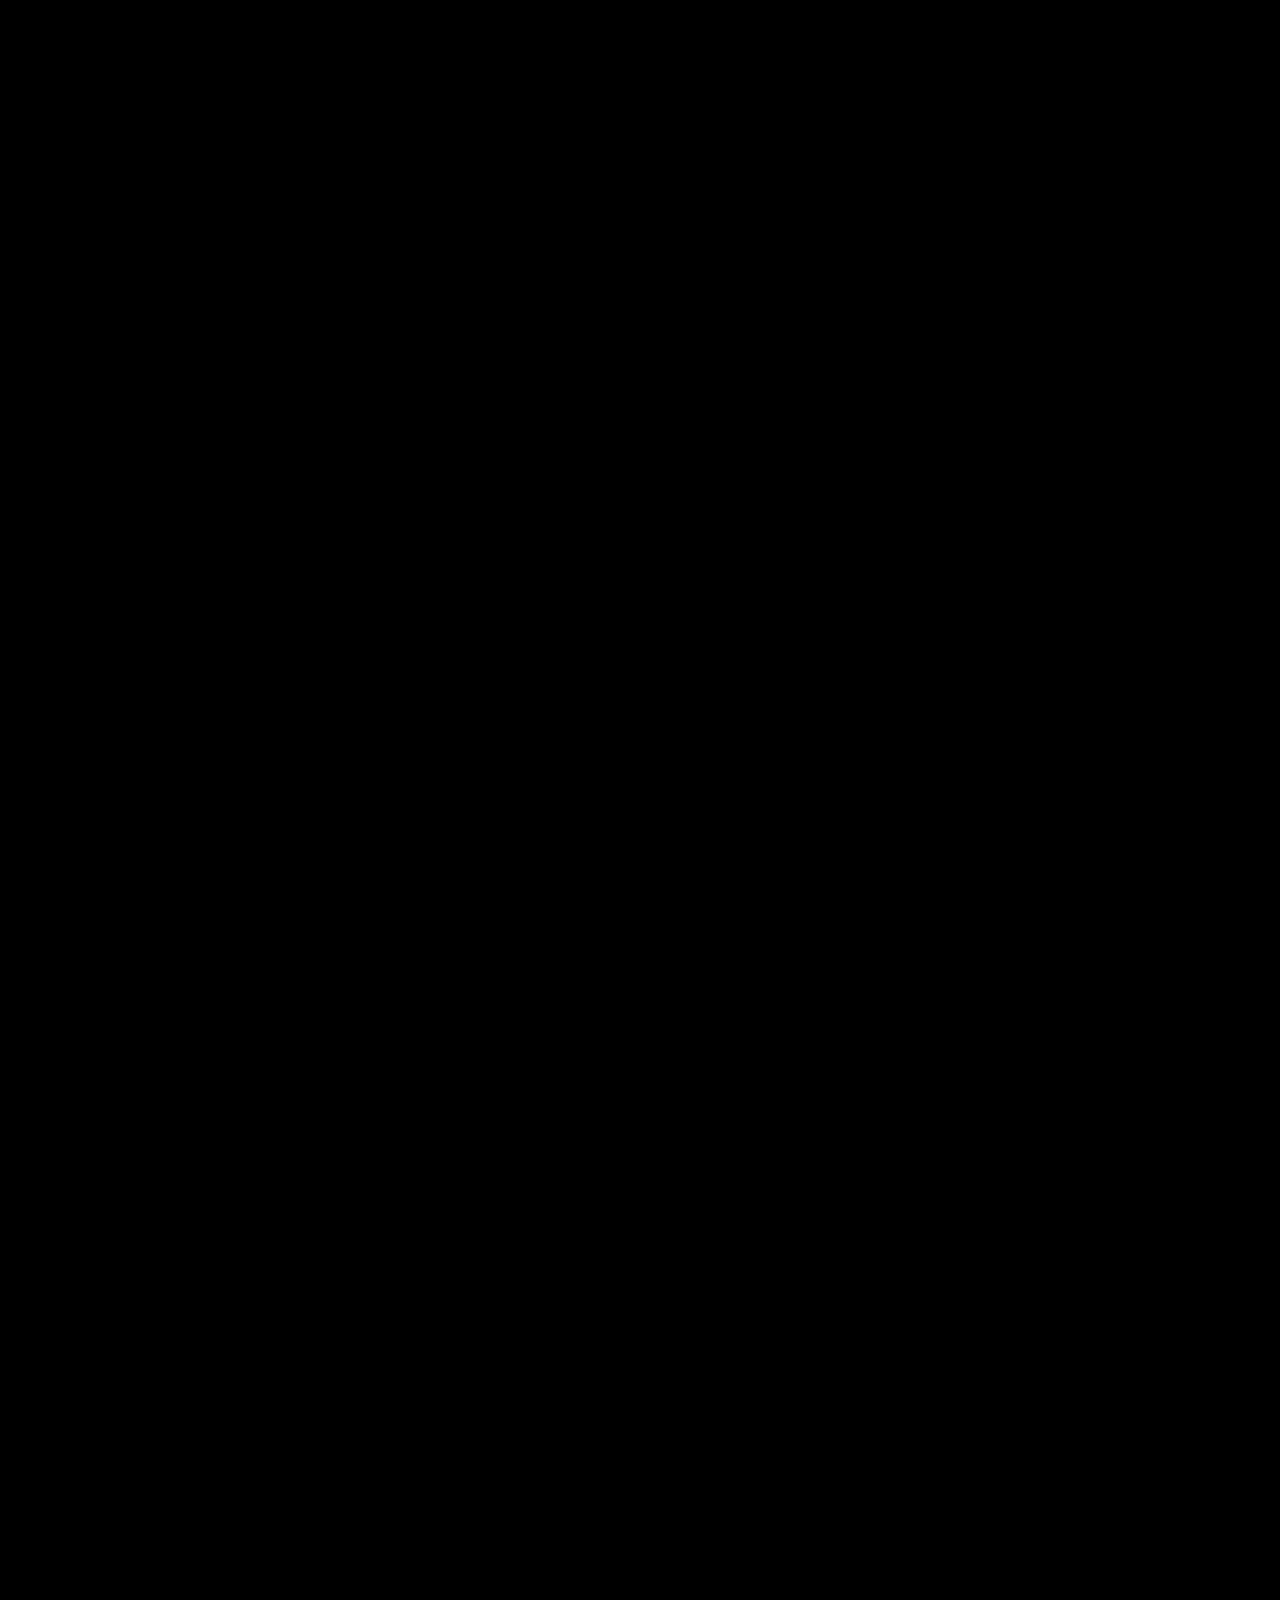
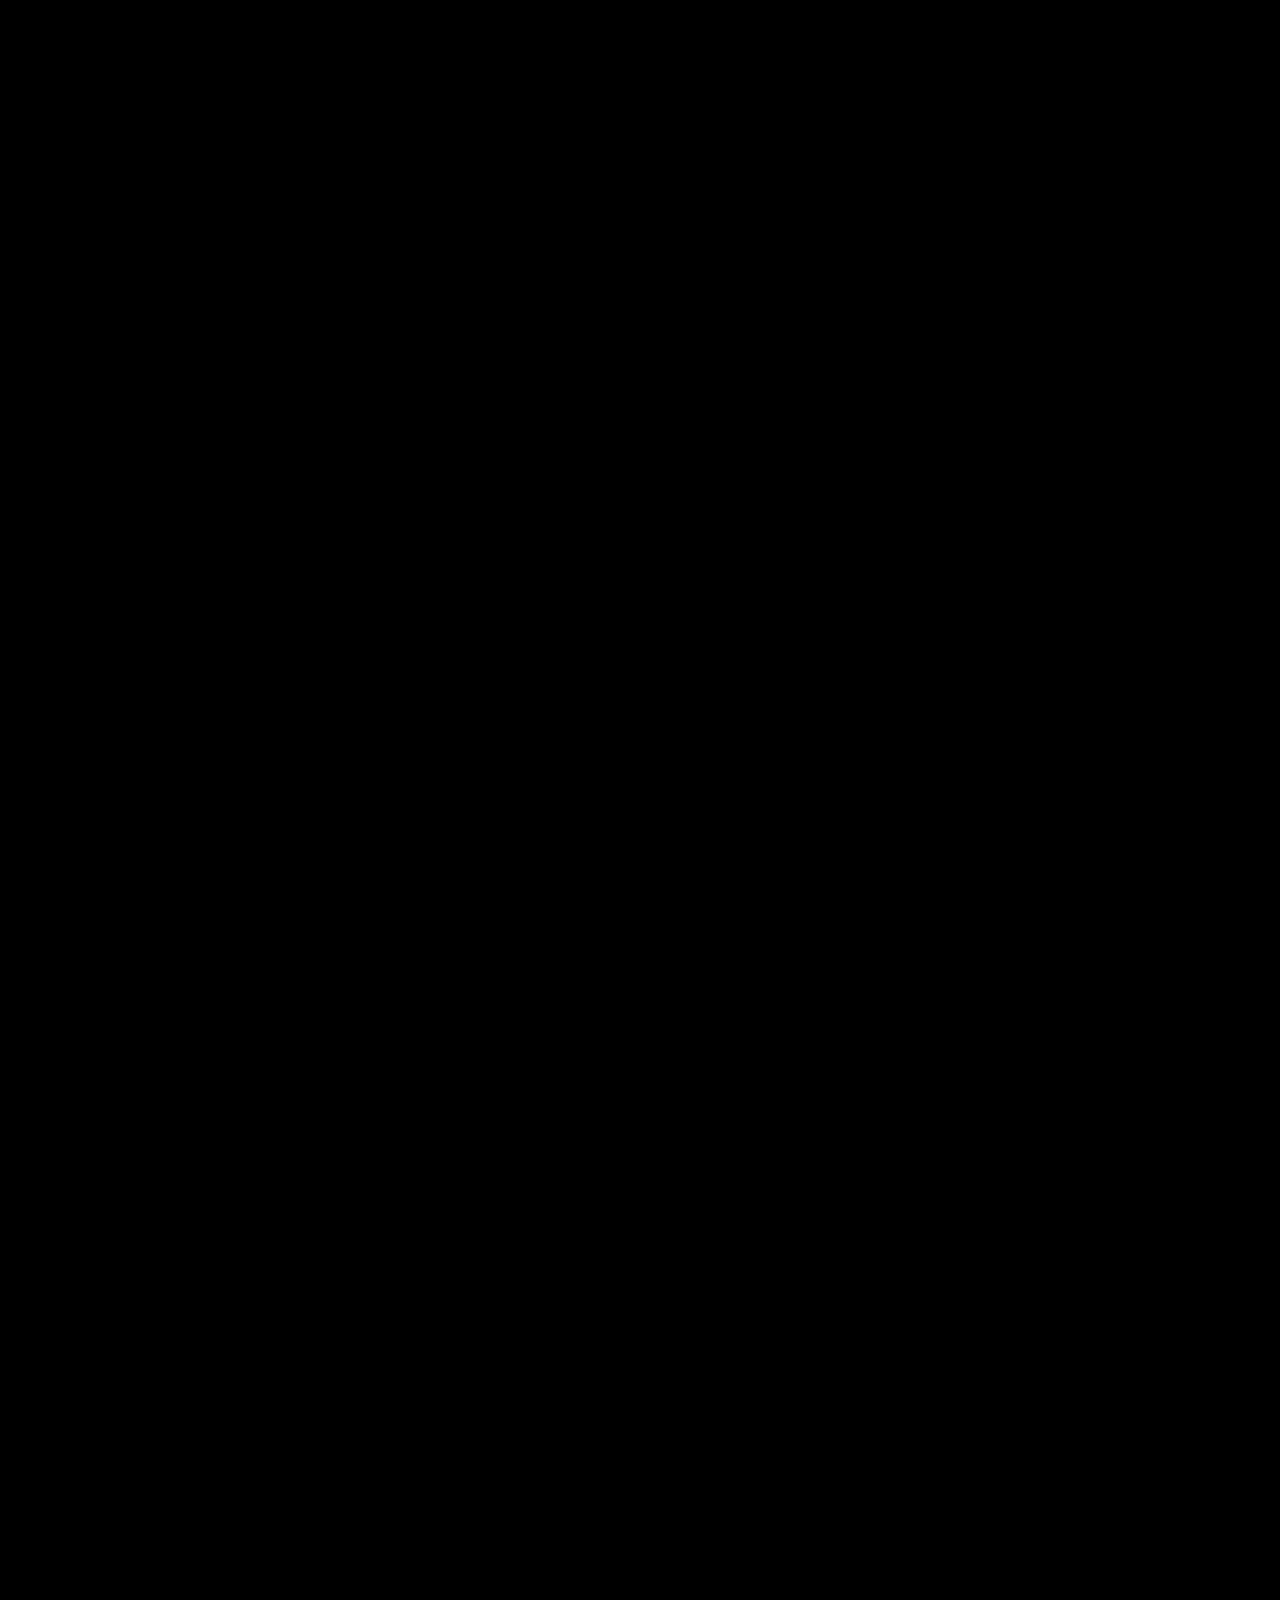
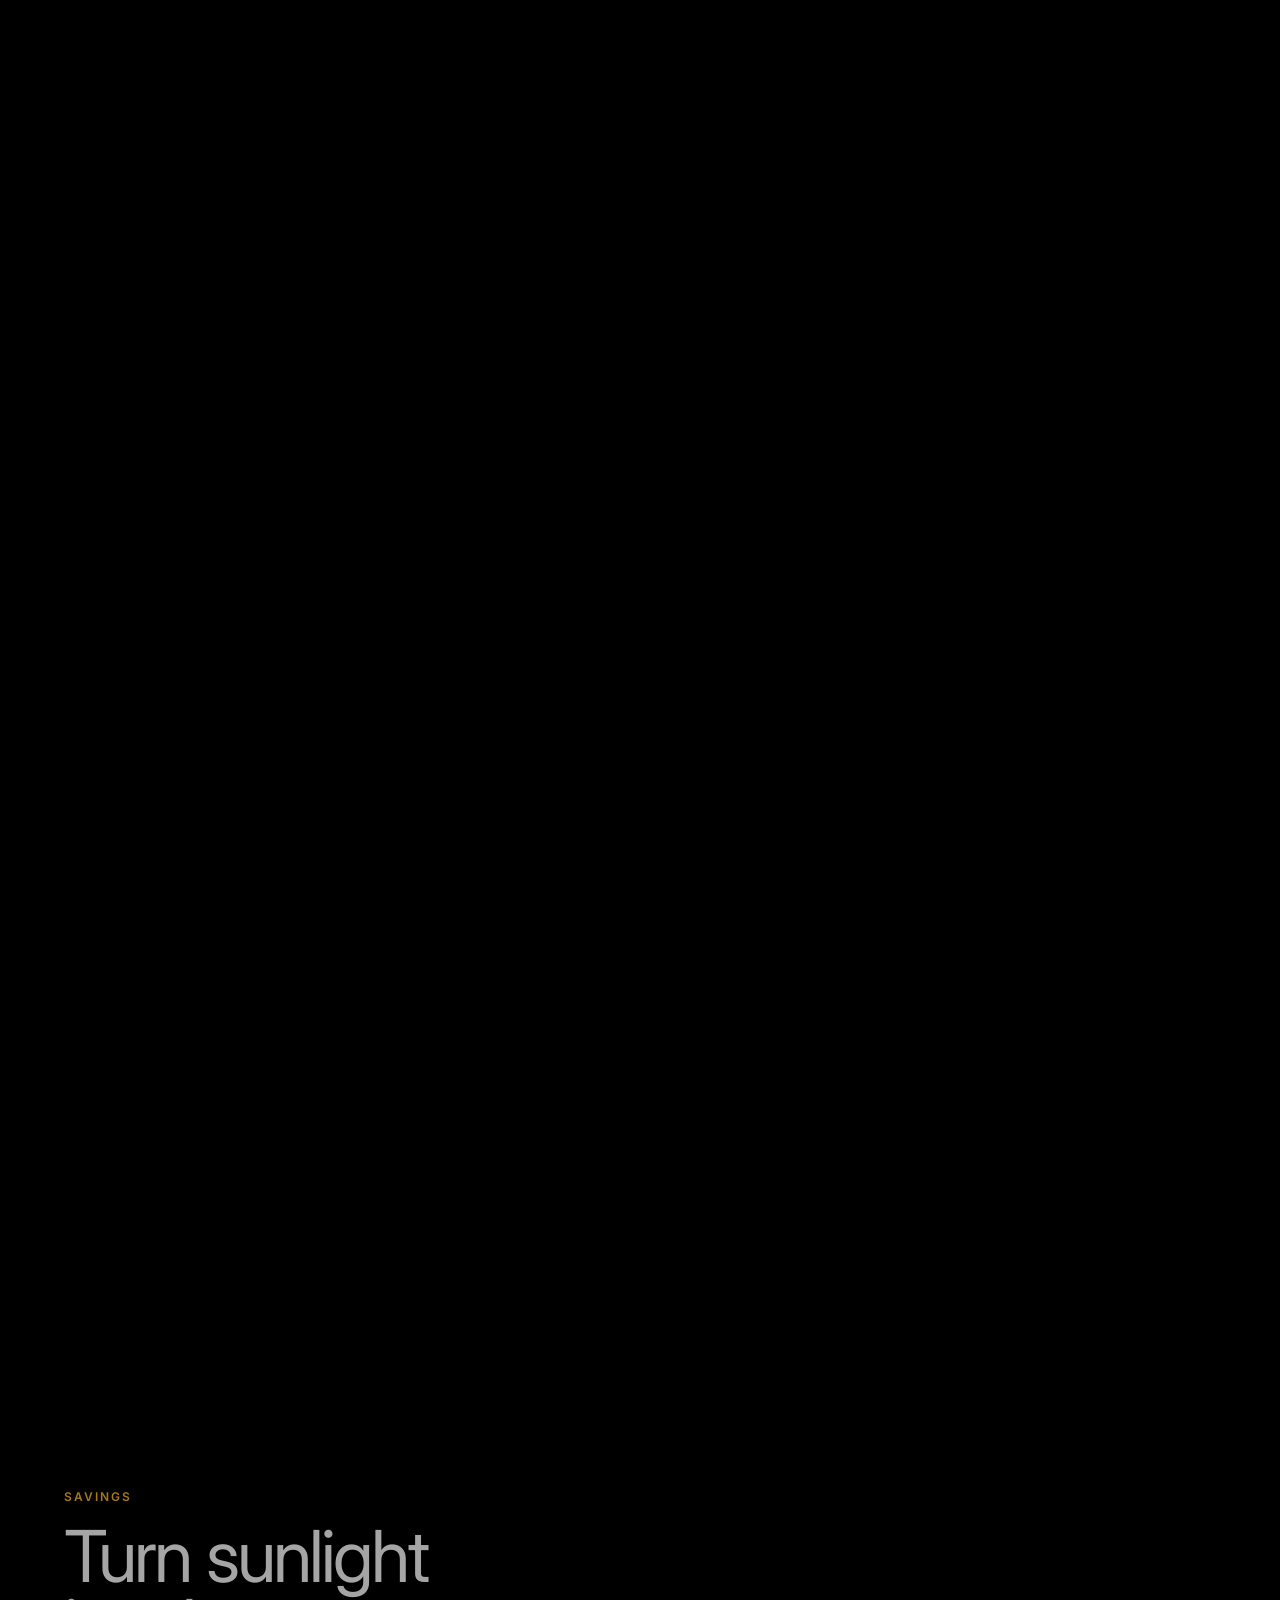
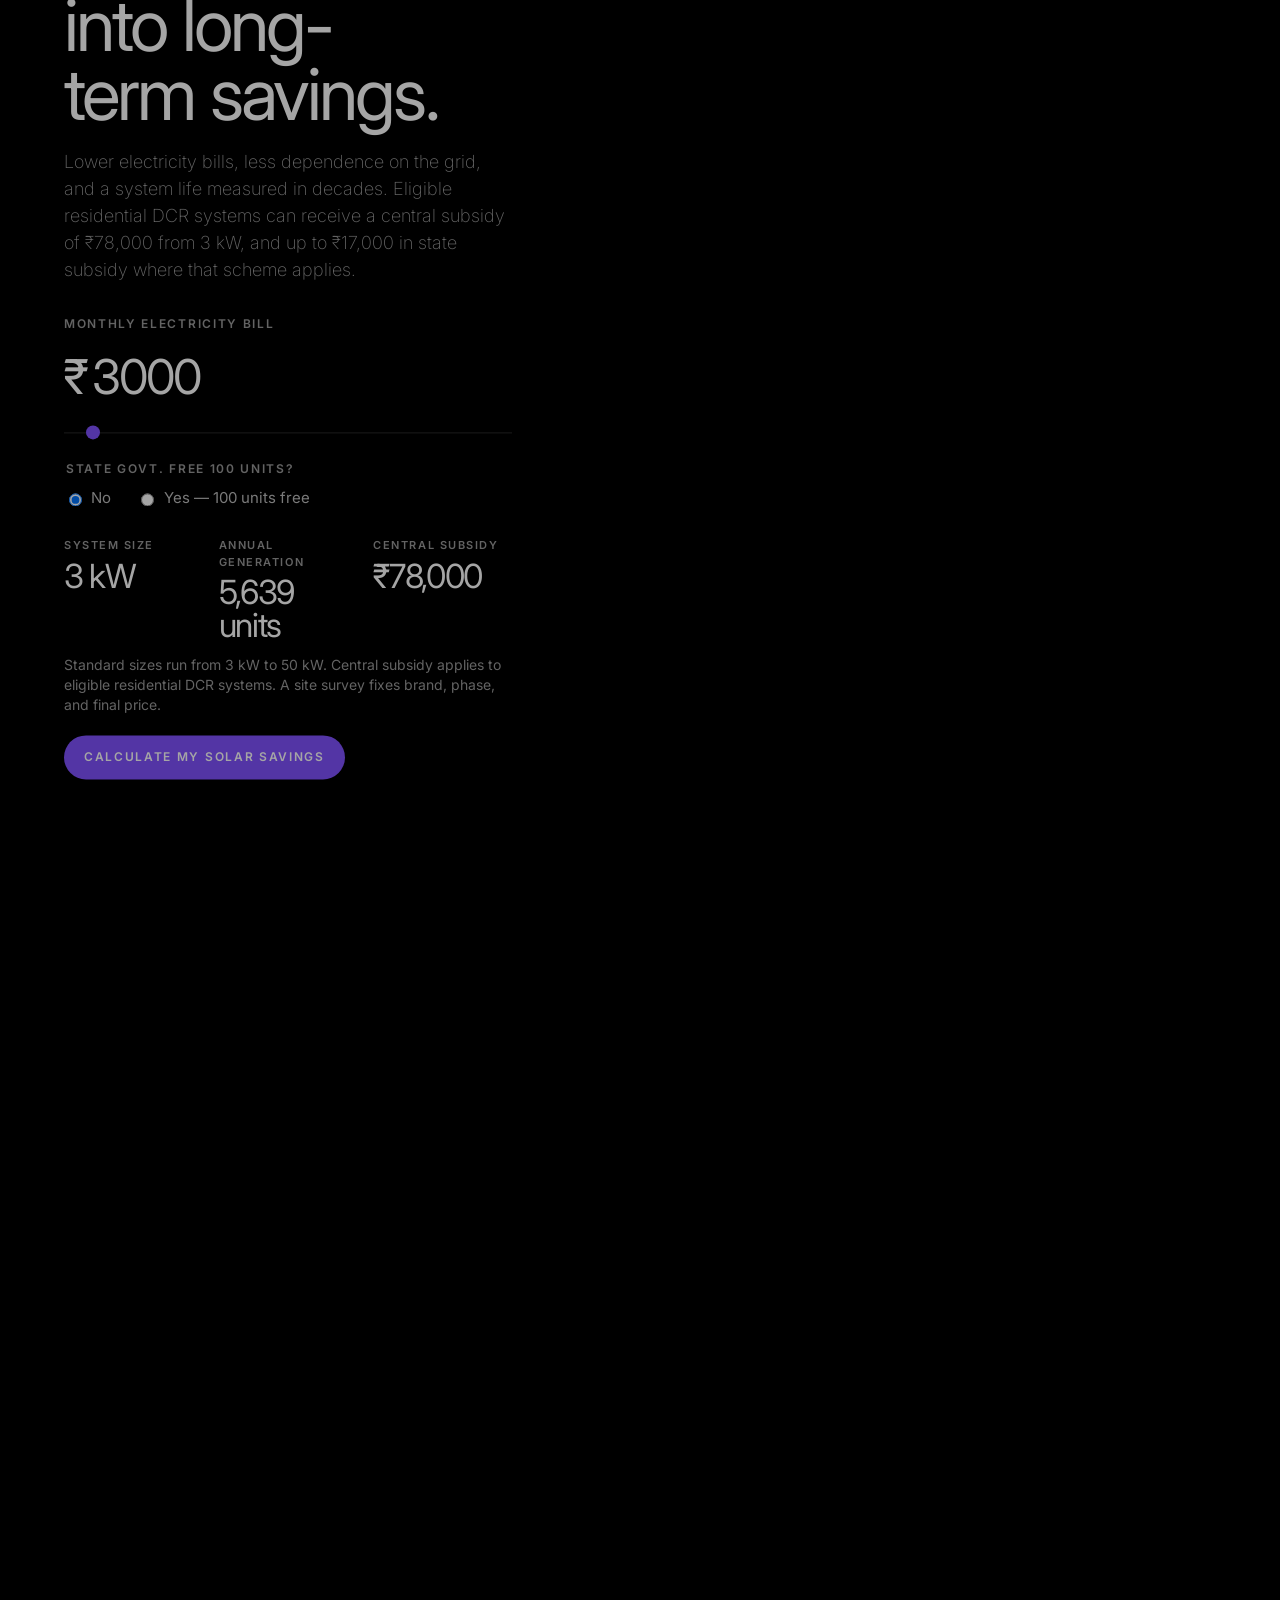
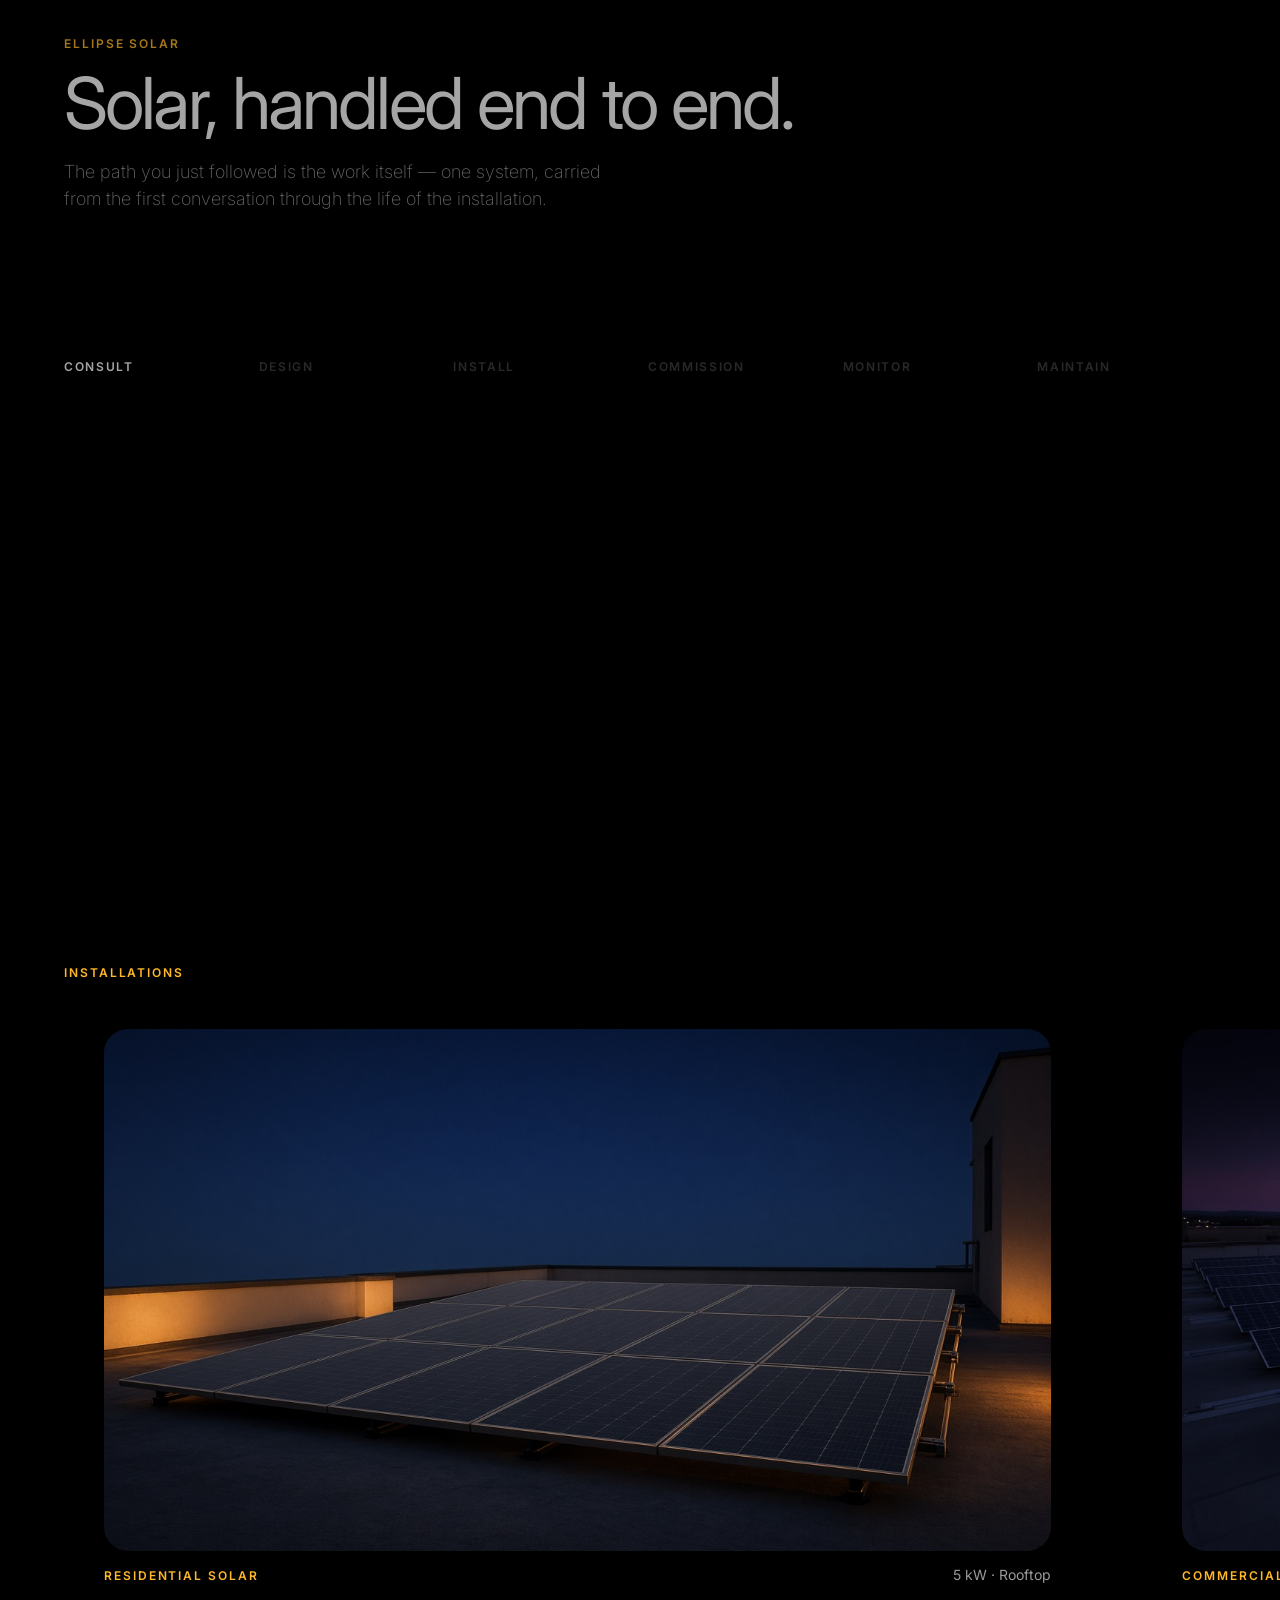
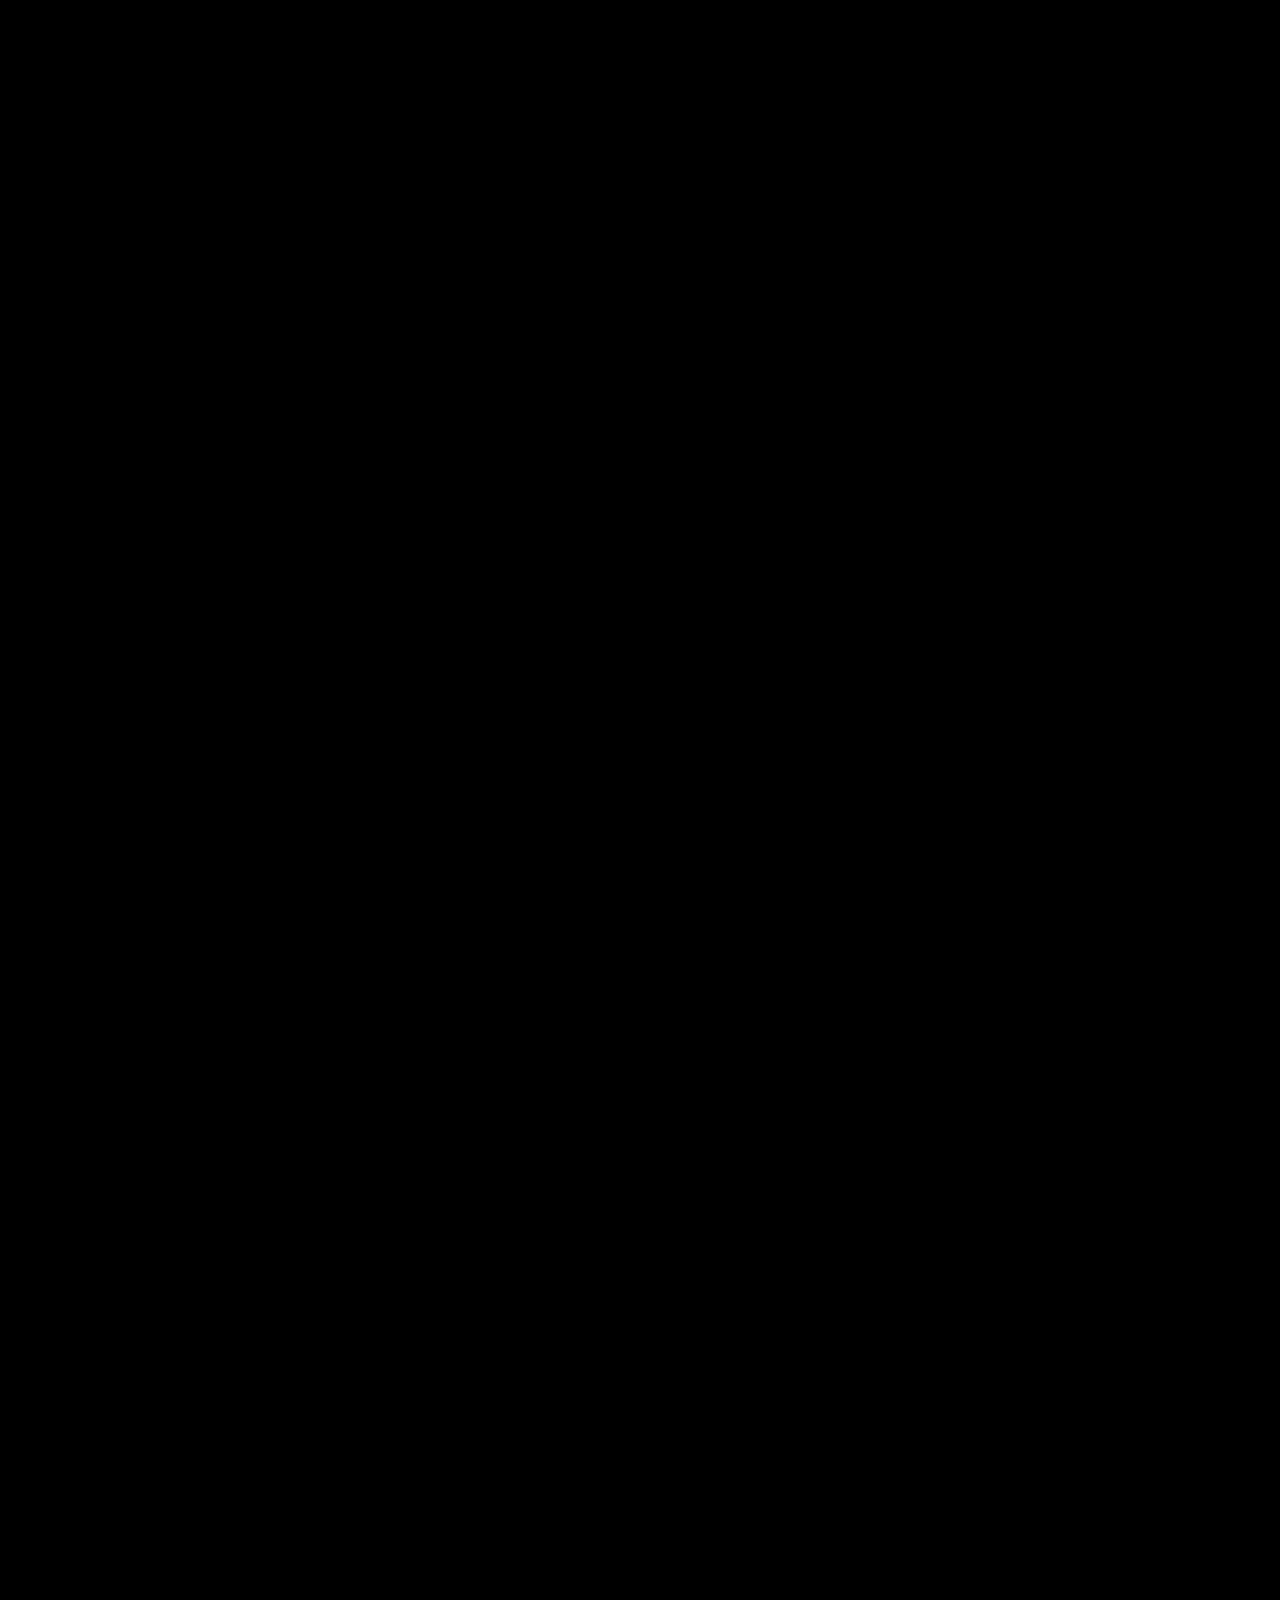
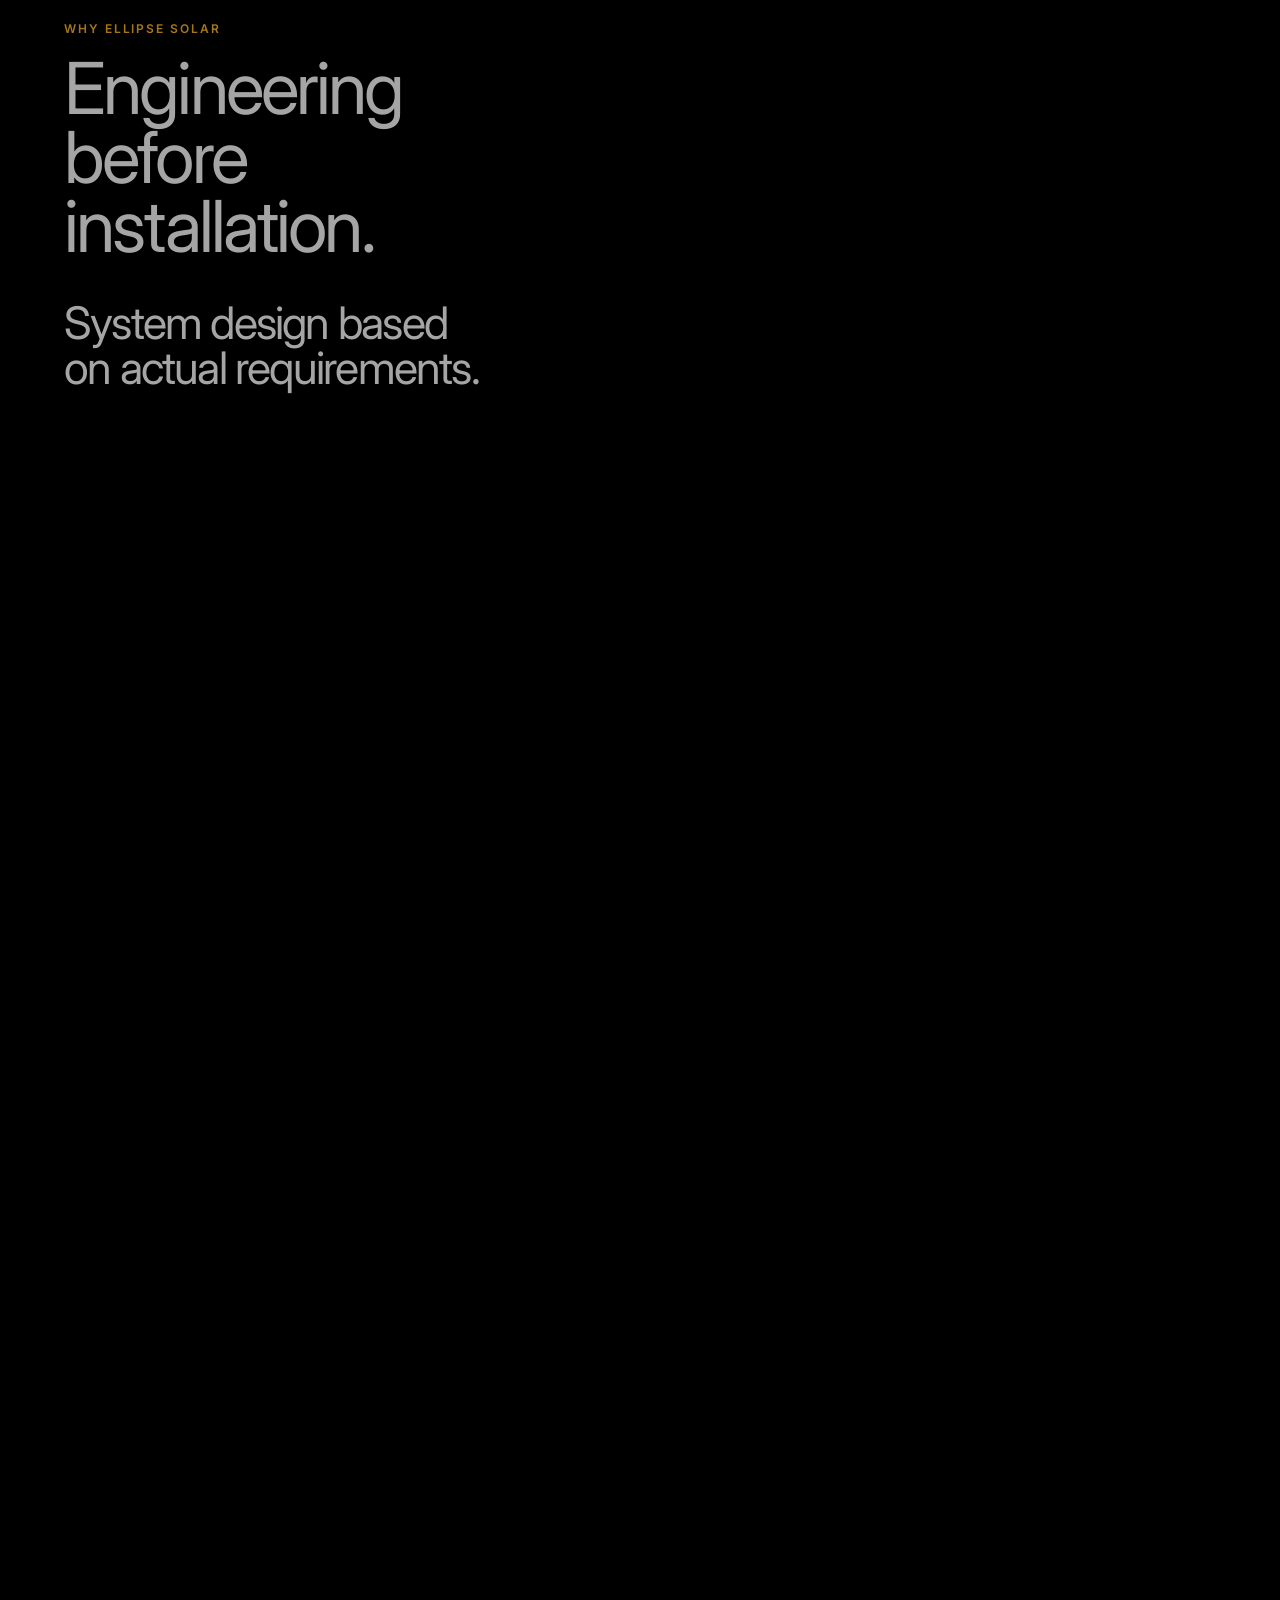
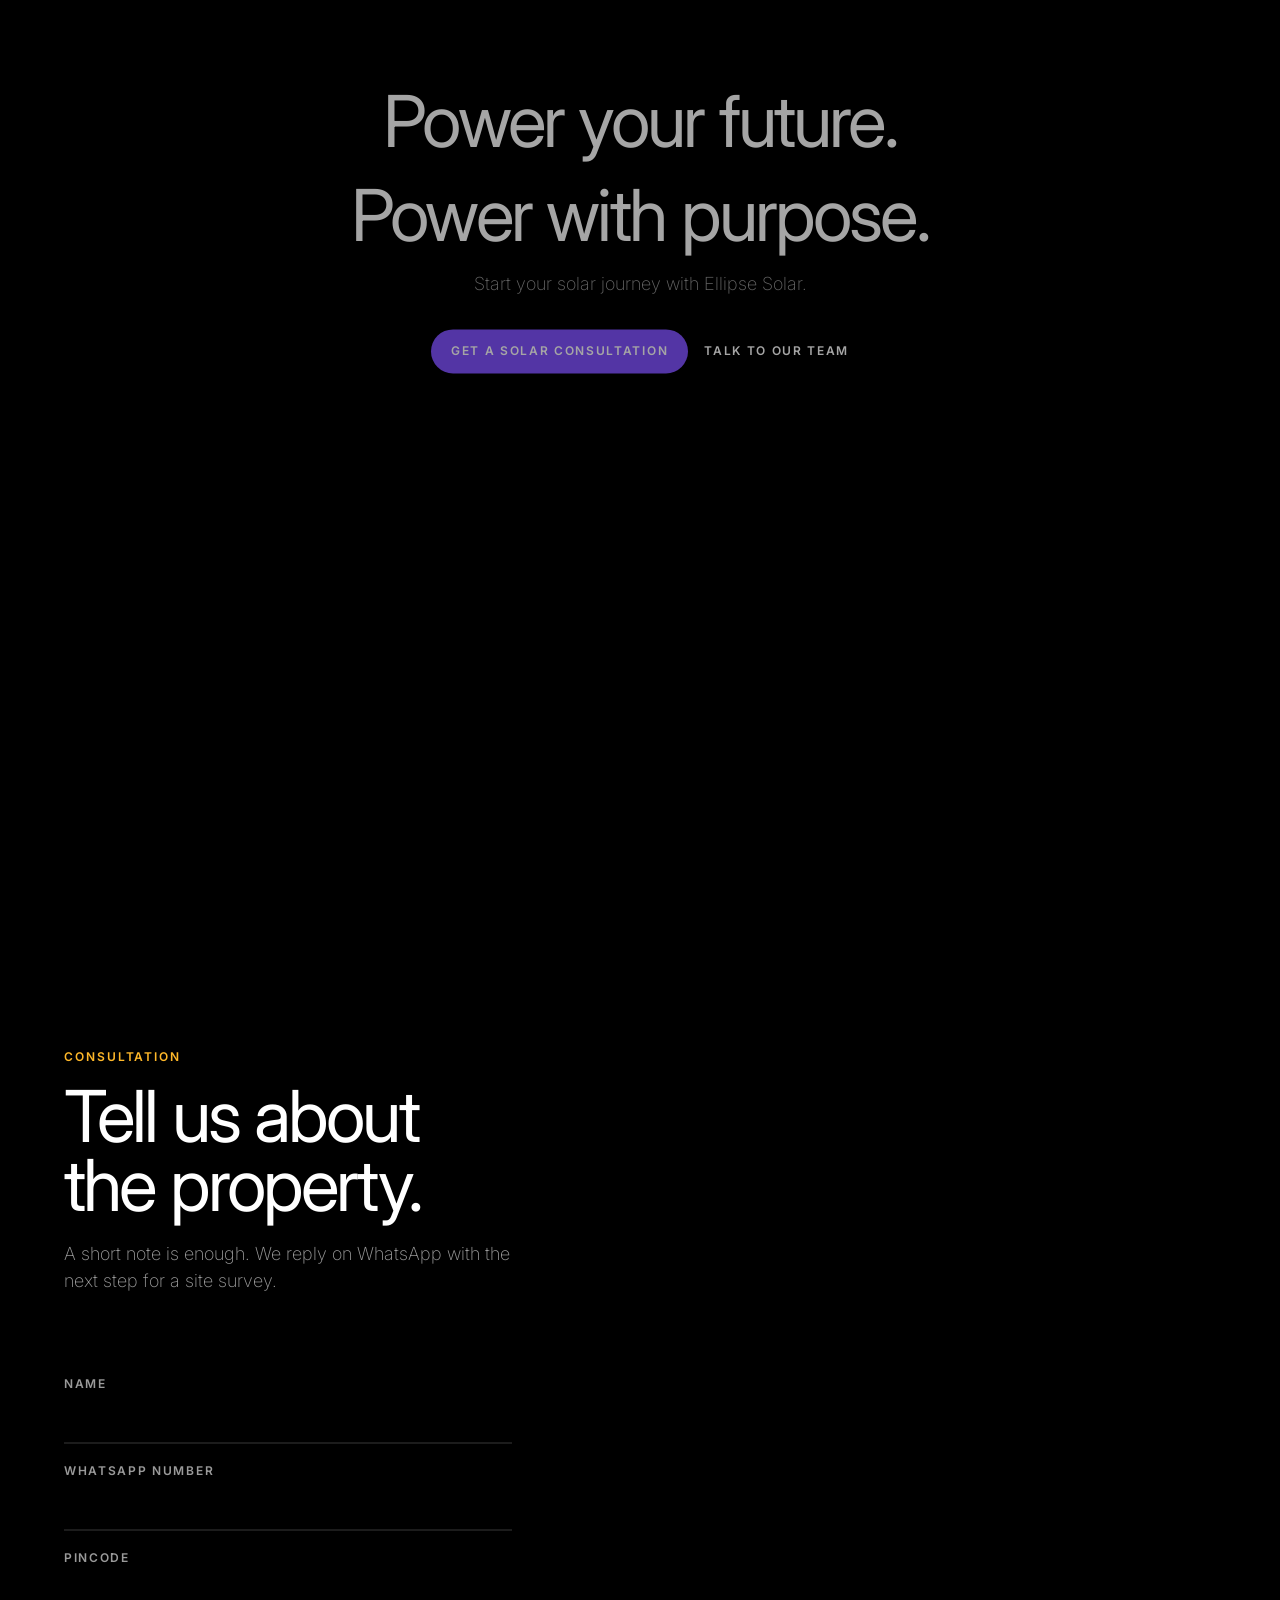
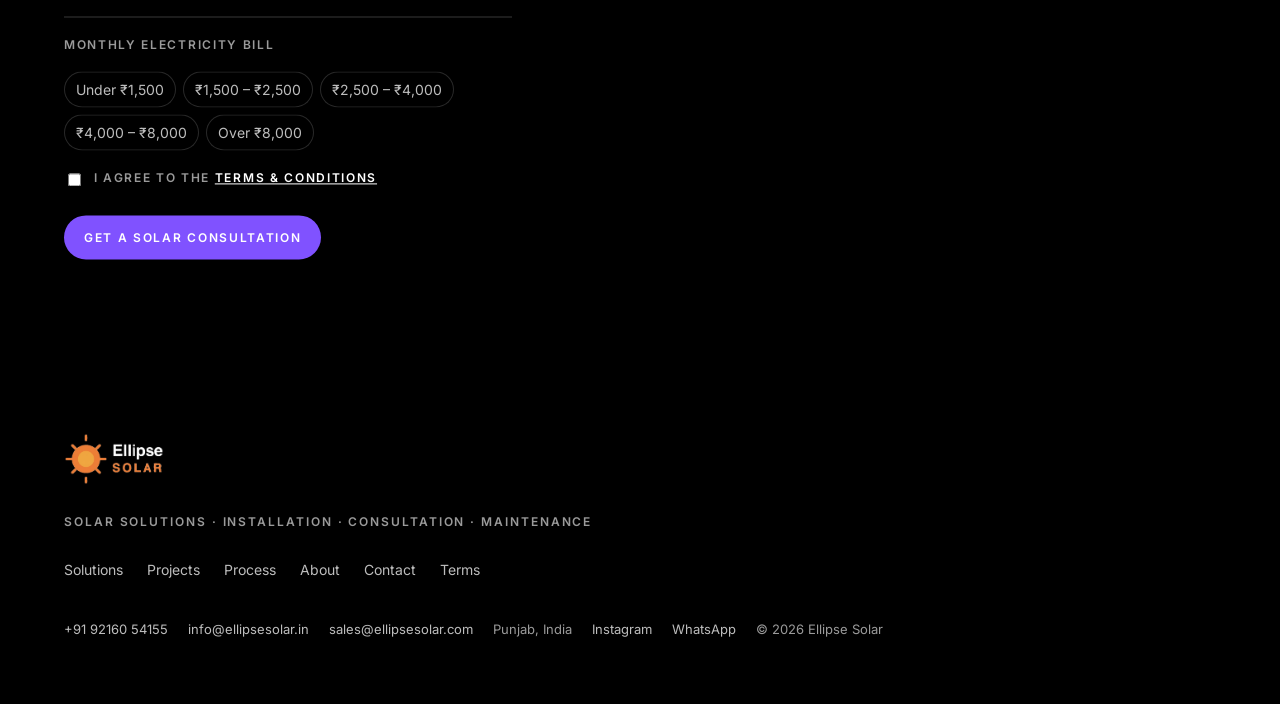
==== commit f03a6ff8: "Use the Ellipse Solar sun logo in the header, footer, and icon. The wordmark sits on the black page " ====
--- a/index.html
+++ b/index.html
@@ -6,11 +6,11 @@
   <title>Ellipse Solar — Power with Purpose</title>
   <meta name="description" content="Ellipse Solar designs and installs solar systems for homes and businesses. Follow the path from sunlight to power — capture, conversion, and long-term savings.">
   <meta name="theme-color" content="#000000">
-  <link rel="icon" type="image/svg+xml" href="images/favicon.svg">
+  <link rel="icon" type="image/png" href="images/favicon.png">
   <link rel="preconnect" href="https://fonts.googleapis.com">
   <link rel="preconnect" href="https://fonts.gstatic.com" crossorigin>
   <link href="https://fonts.googleapis.com/css2?family=Inter:wght@200;400;600&display=swap" rel="stylesheet">
-  <link rel="stylesheet" href="css/style.css?v=film2">
+  <link rel="stylesheet" href="css/style.css?v=logo">
 </head>
 <body>
   <a class="skip" href="#origin">Skip to content</a>
@@ -20,10 +20,7 @@
 
   <header class="nav" id="nav">
     <a class="nav__logo" href="#origin" aria-label="Ellipse Solar">
-      <svg xmlns="http://www.w3.org/2000/svg" viewBox="0 0 168 28" fill="none" aria-hidden="true">
-        <ellipse cx="12" cy="14" rx="9" ry="5.5" stroke="#FFB829" stroke-width="1.4" transform="rotate(-28 12 14)"/>
-        <text x="28" y="19" fill="#FFFFFF" font-family="Inter, Helvetica, Arial, sans-serif" font-size="15" font-weight="500" letter-spacing="-0.3">Ellipse Solar</text>
-      </svg>
+      <img src="images/logo.png" alt="" width="963" height="502">
     </a>
     <button class="nav__toggle" id="nav-toggle" type="button" aria-expanded="false" aria-controls="nav-menu" aria-label="Open menu">
       <span></span><span></span>
@@ -222,10 +219,7 @@
 
   <footer class="footer">
     <a class="footer__mark" href="#origin" aria-label="Ellipse Solar">
-      <svg xmlns="http://www.w3.org/2000/svg" viewBox="0 0 168 28" fill="none" aria-hidden="true">
-        <ellipse cx="12" cy="14" rx="9" ry="5.5" stroke="#FFB829" stroke-width="1.4" transform="rotate(-28 12 14)"/>
-        <text x="28" y="19" fill="#FFFFFF" font-family="Inter, Helvetica, Arial, sans-serif" font-size="15" font-weight="500" letter-spacing="-0.3">Ellipse Solar</text>
-      </svg>
+      <img src="images/logo.png" alt="" width="963" height="502">
     </a>
     <p class="footer__services">Solar solutions · Installation · Consultation · Maintenance</p>
     <nav class="footer__nav" aria-label="Footer">
--- a/css/style.css
+++ b/css/style.css
@@ -101,7 +101,7 @@
 }
 
 .nav__logo svg,
-.nav__logo img { height: 22px; width: auto; display: block; }
+.nav__logo img { height: 46px; width: auto; display: block; }
 
 .nav__links {
   display: flex;
@@ -743,7 +743,8 @@
   padding: 8vh var(--pad) 4rem;
 }
 
-.footer__mark svg { height: 22px; width: auto; }
+.footer__mark svg,
+.footer__mark img { height: 52px; width: auto; display: block; }
 
 .footer__services {
   margin: 1.75rem 0 0;
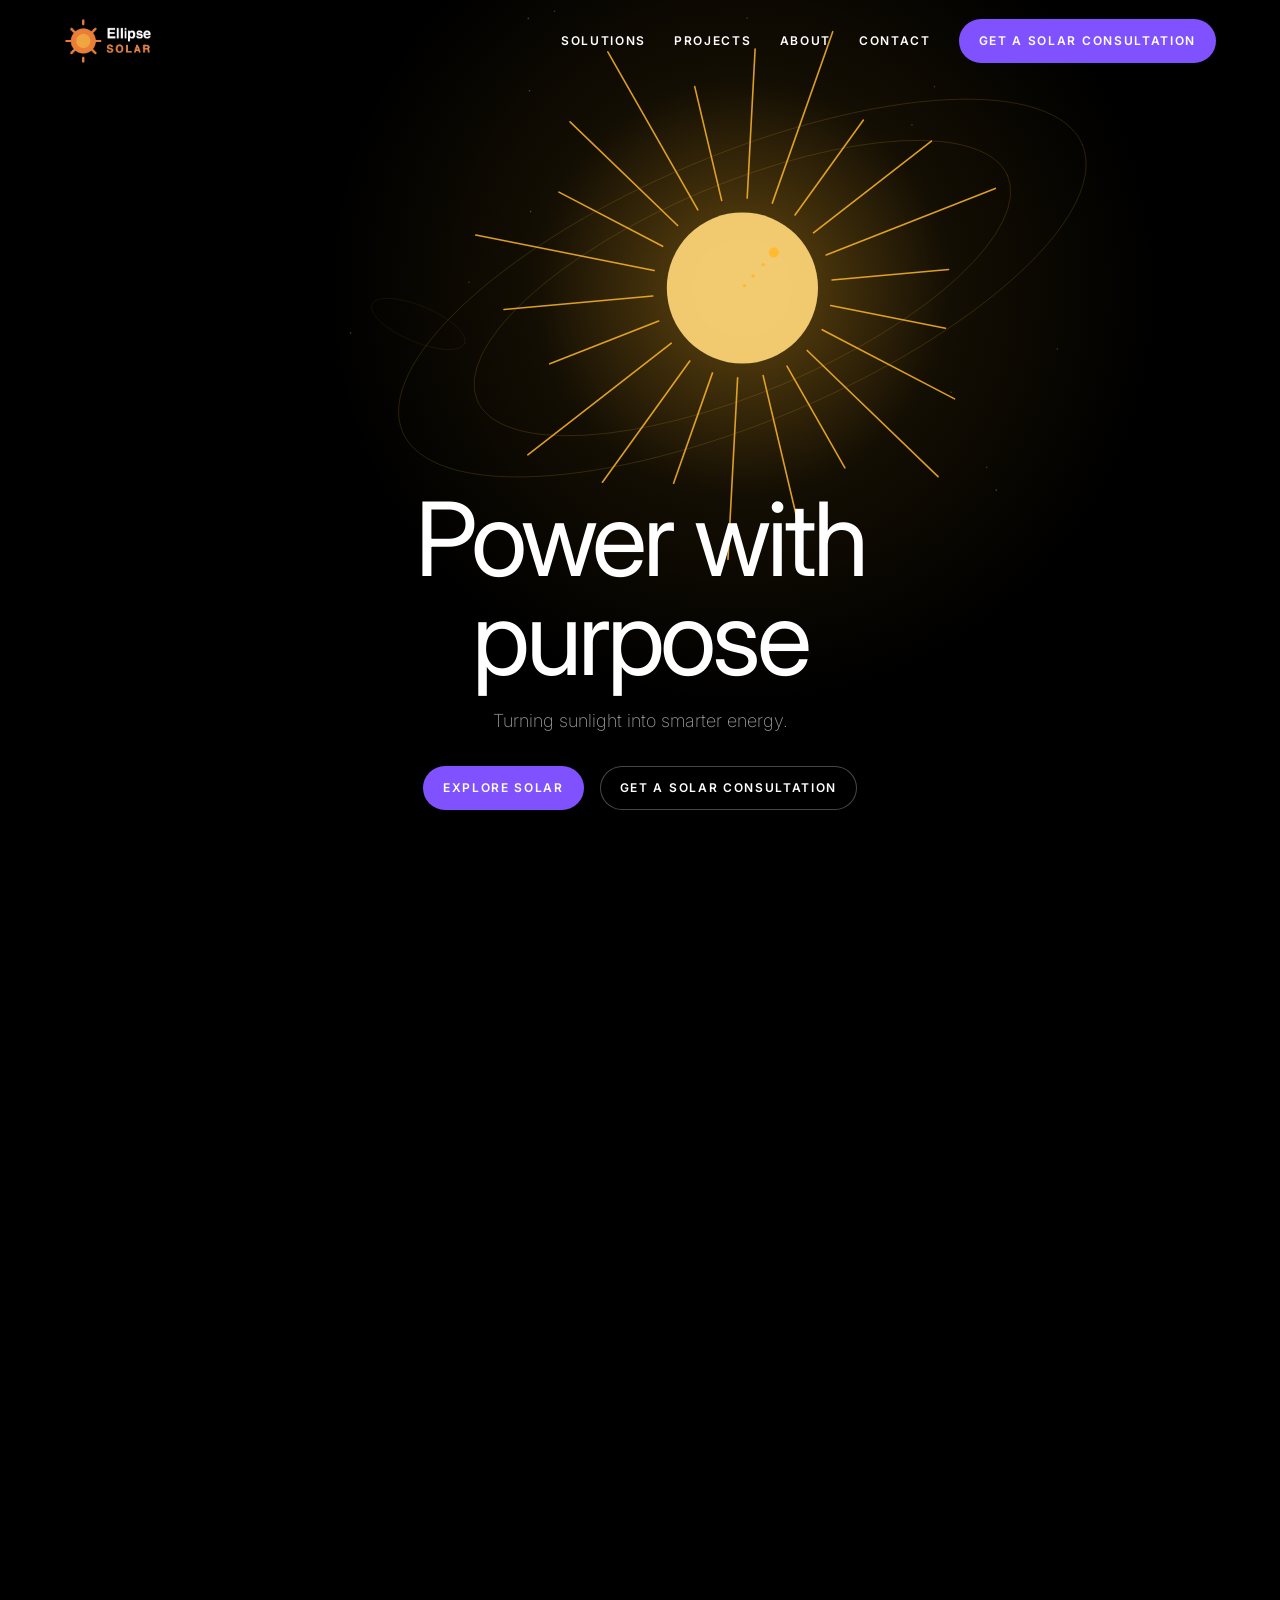
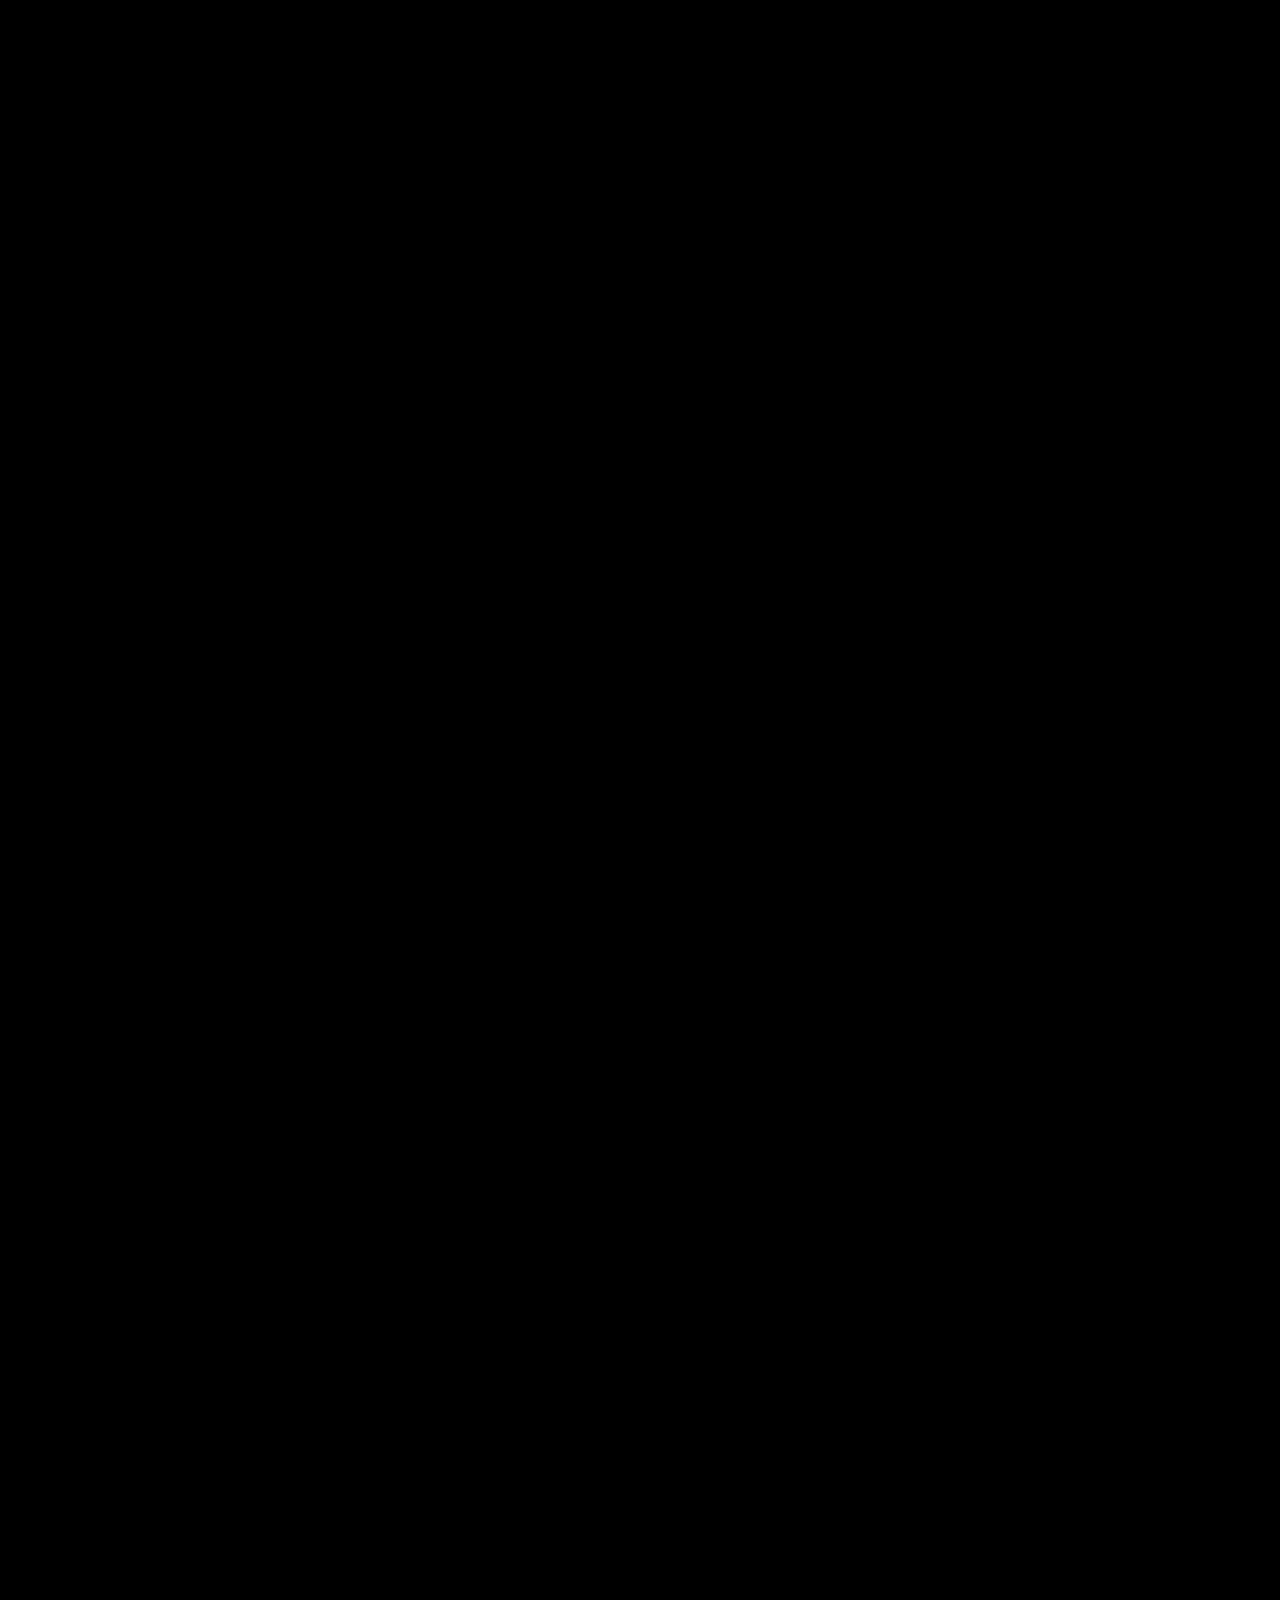
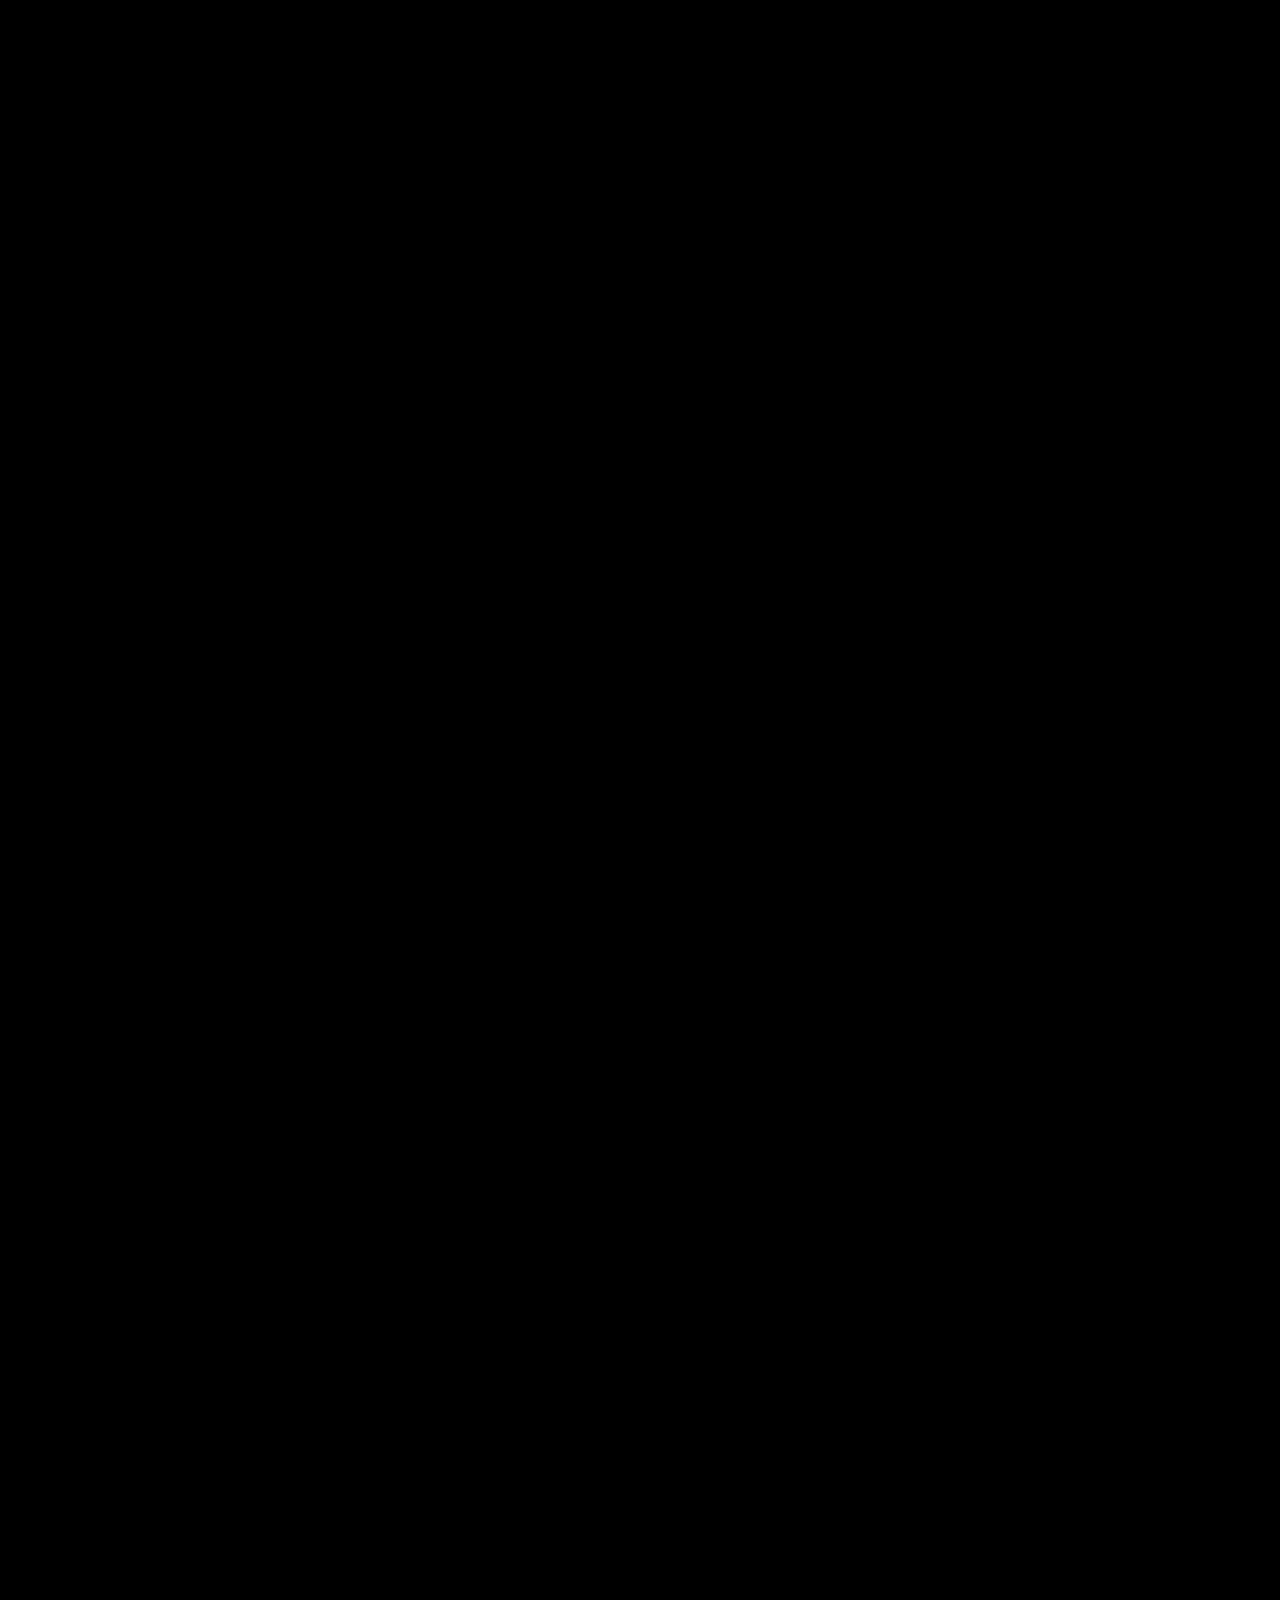
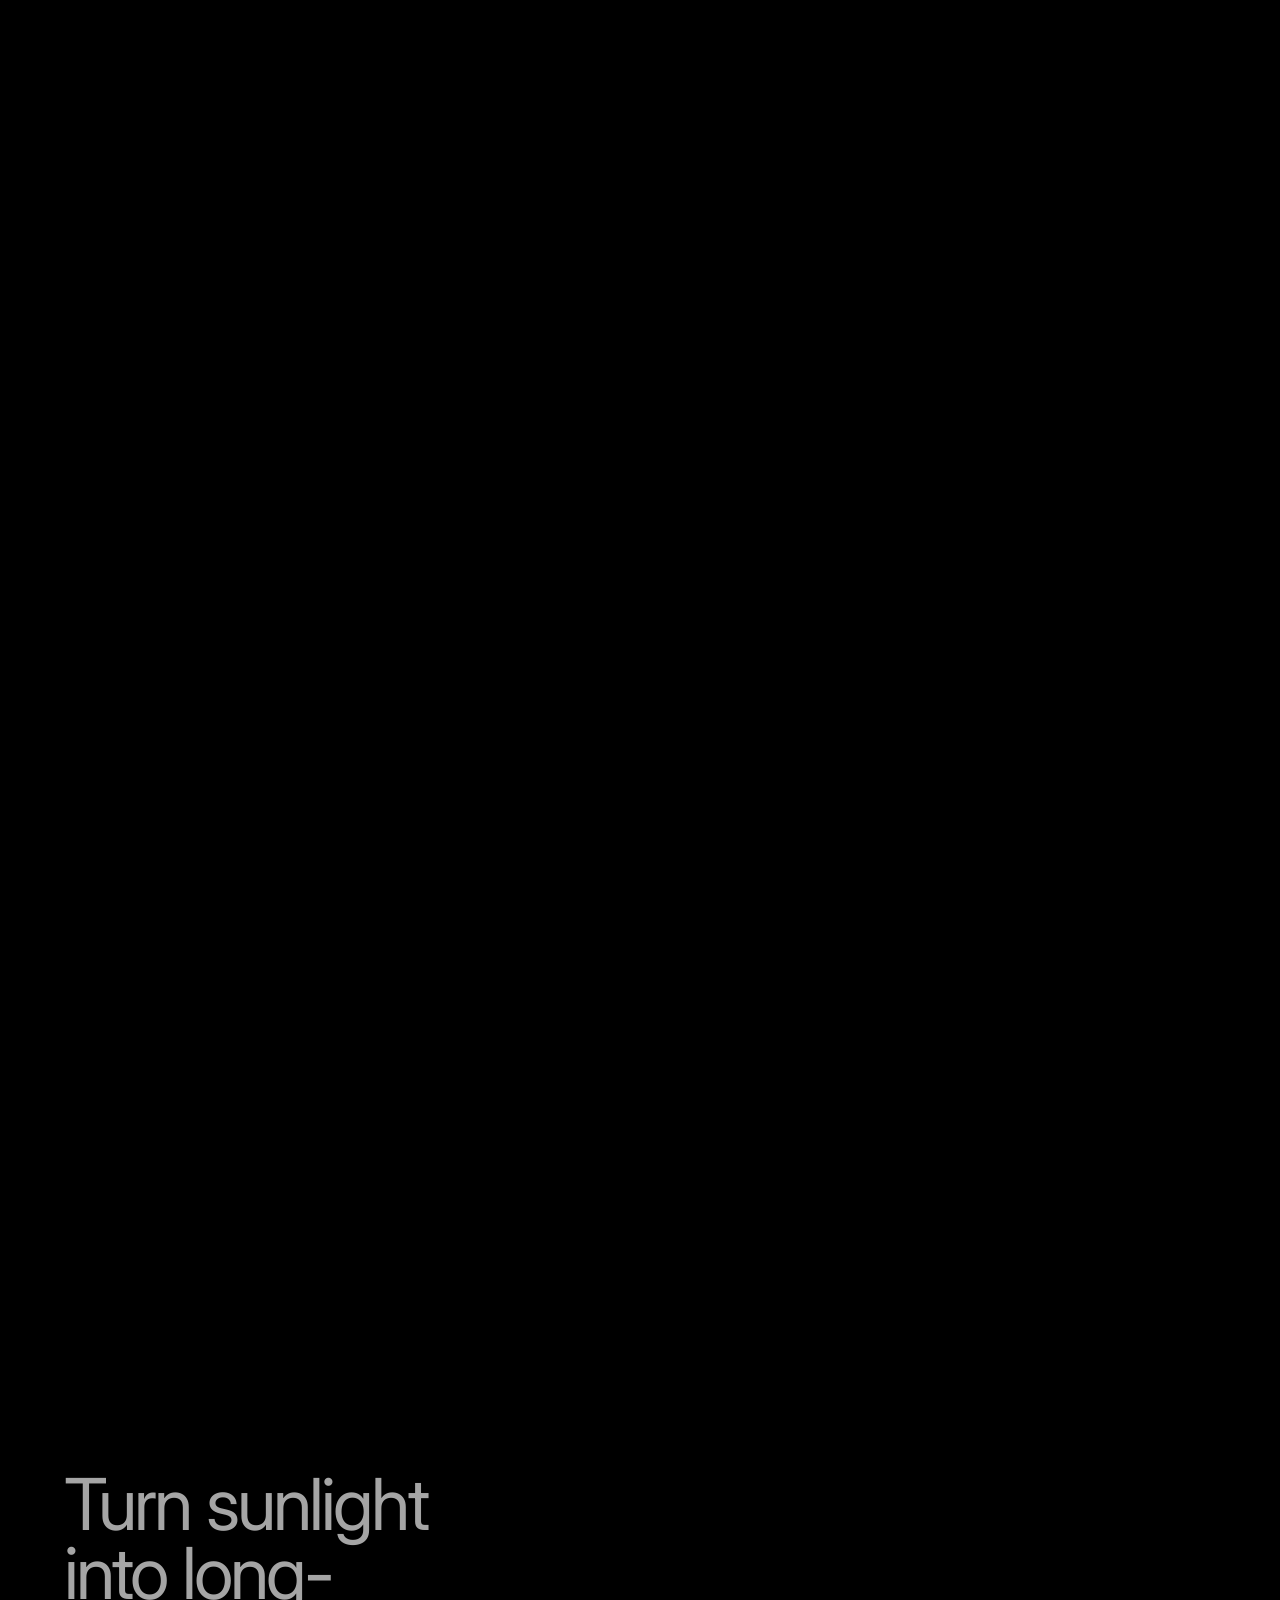
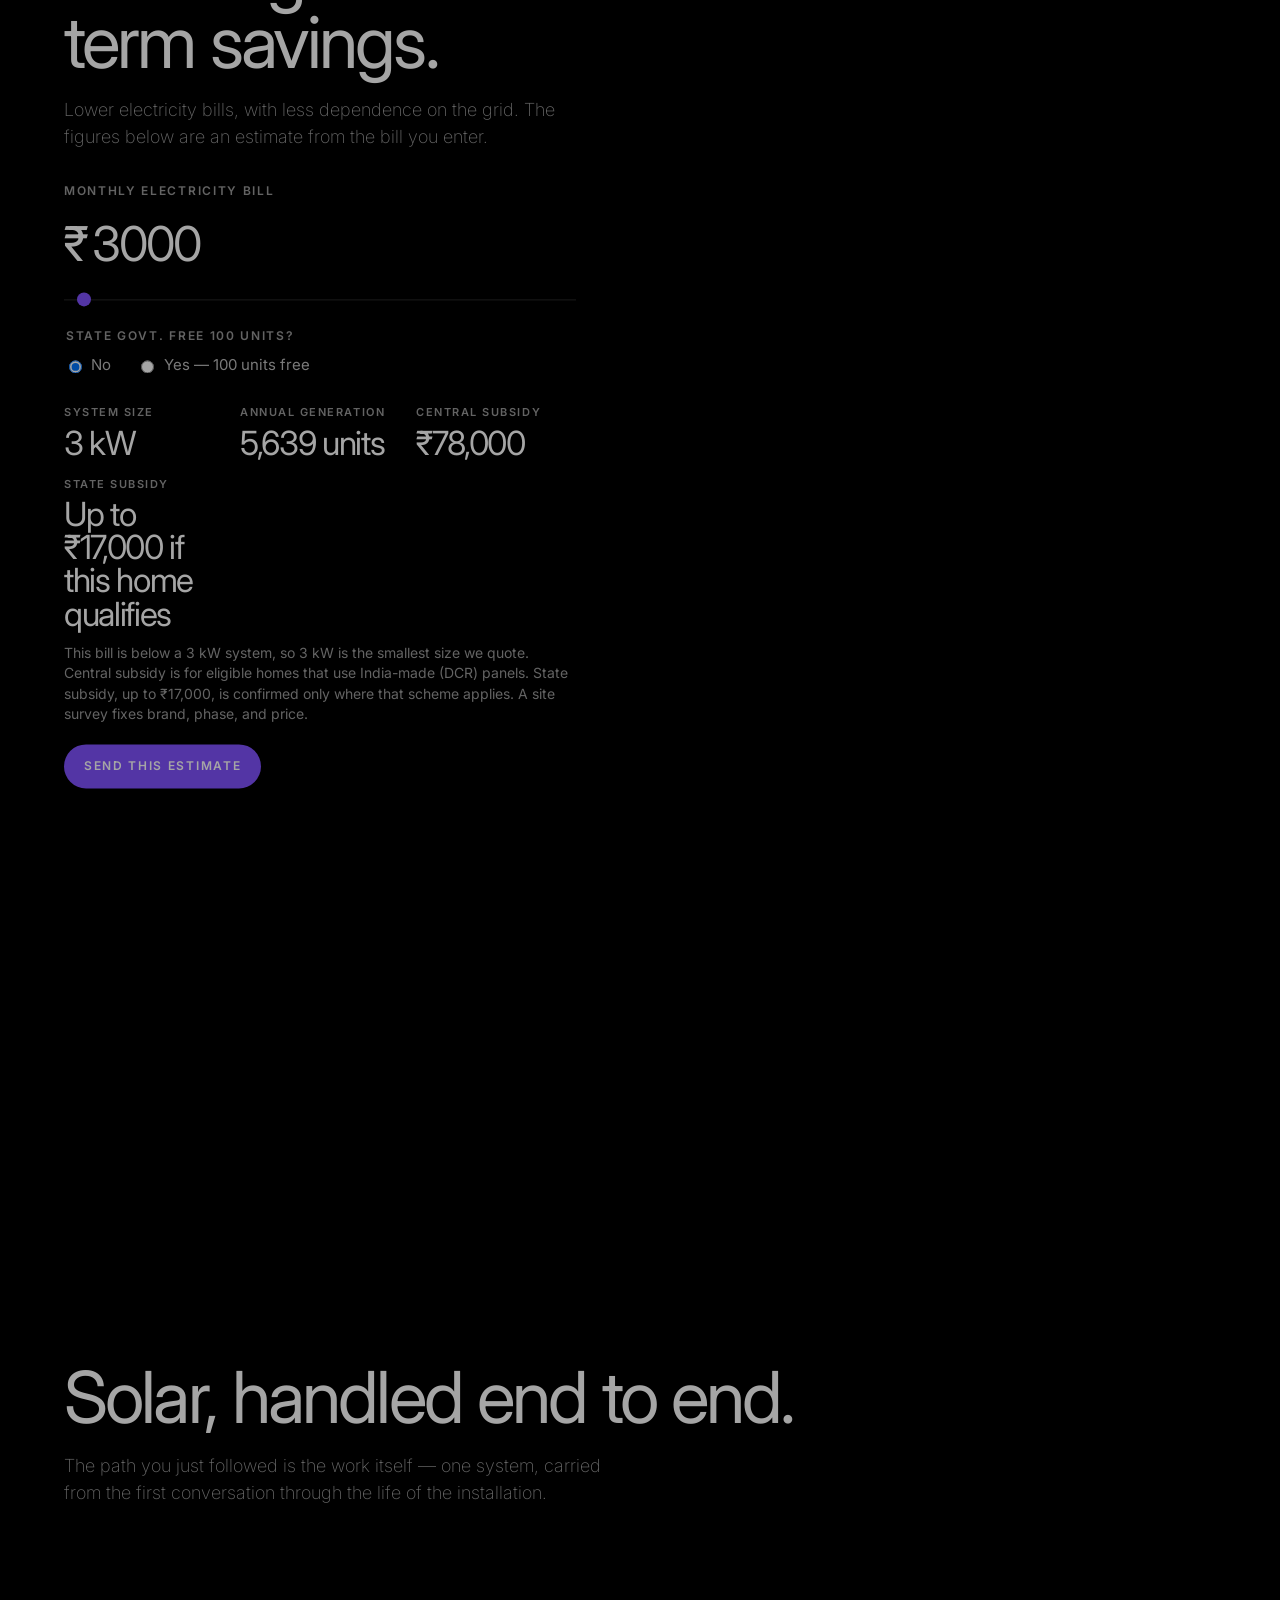
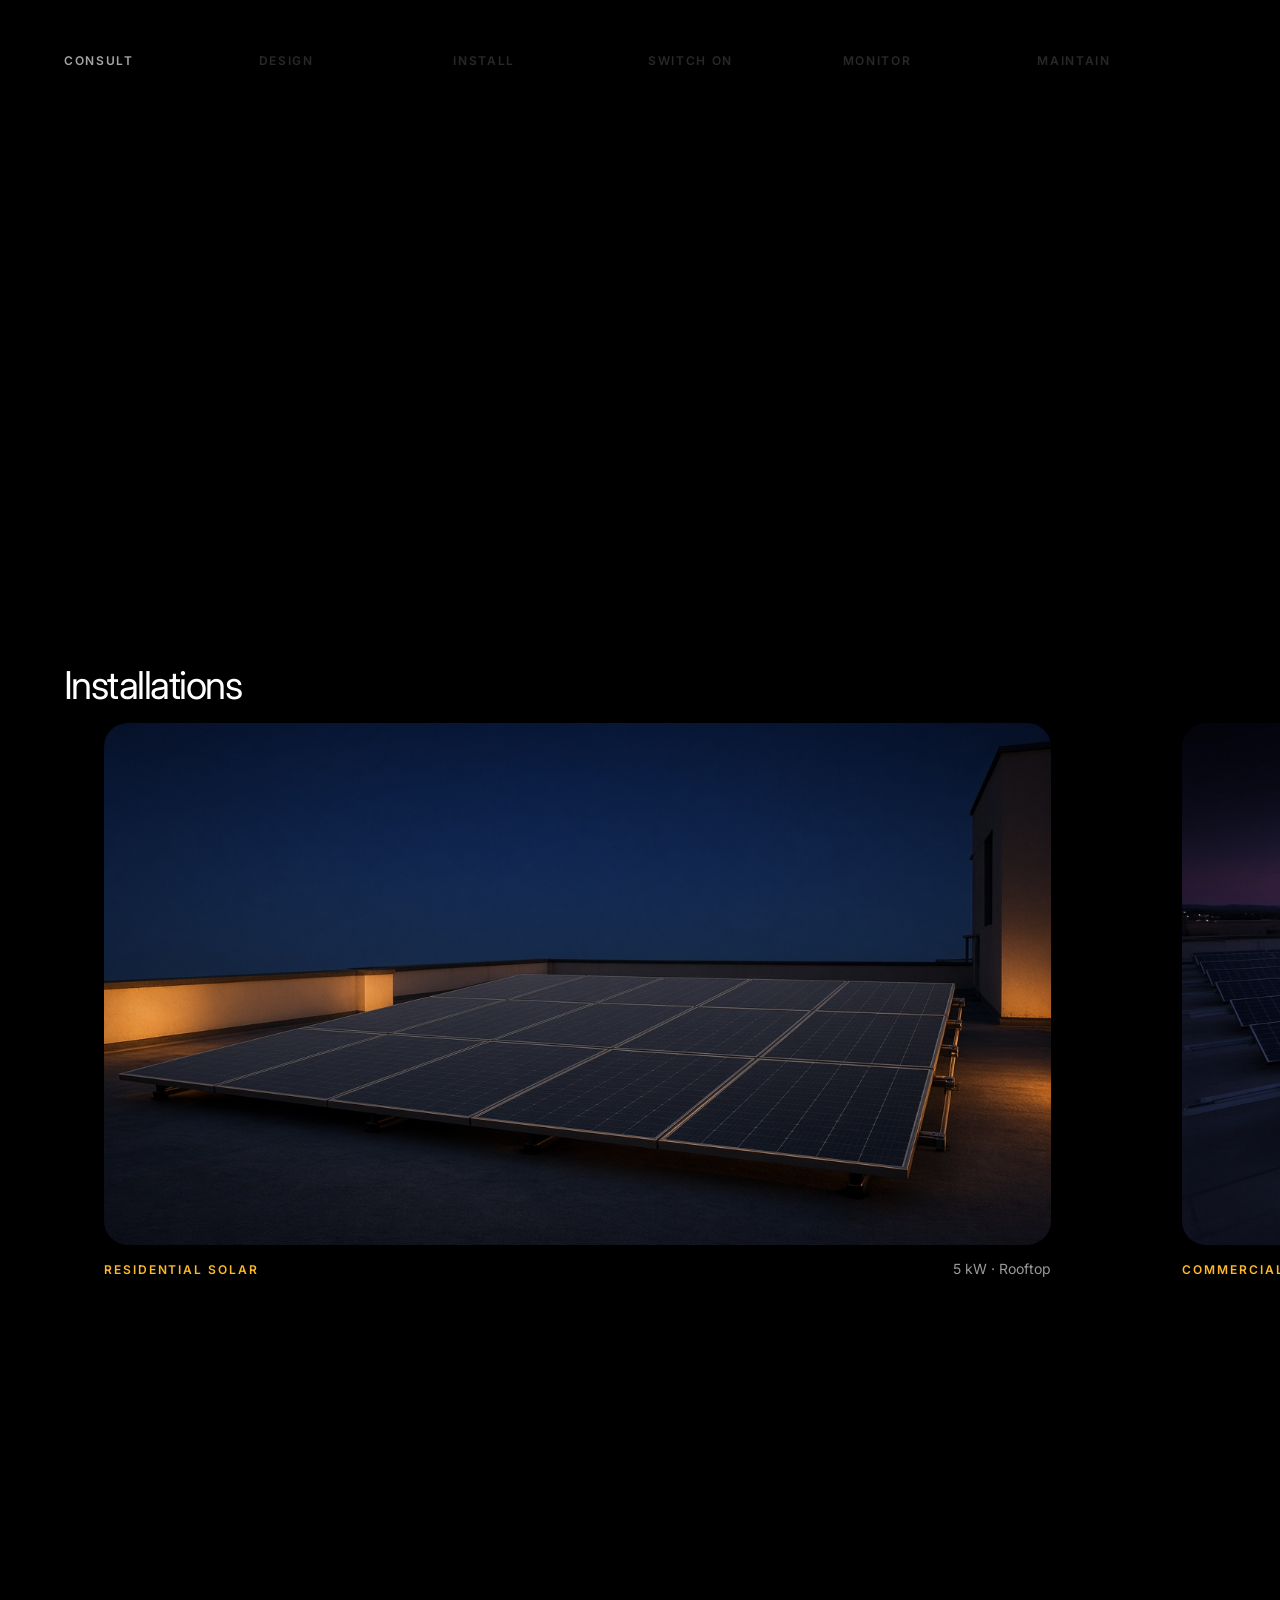
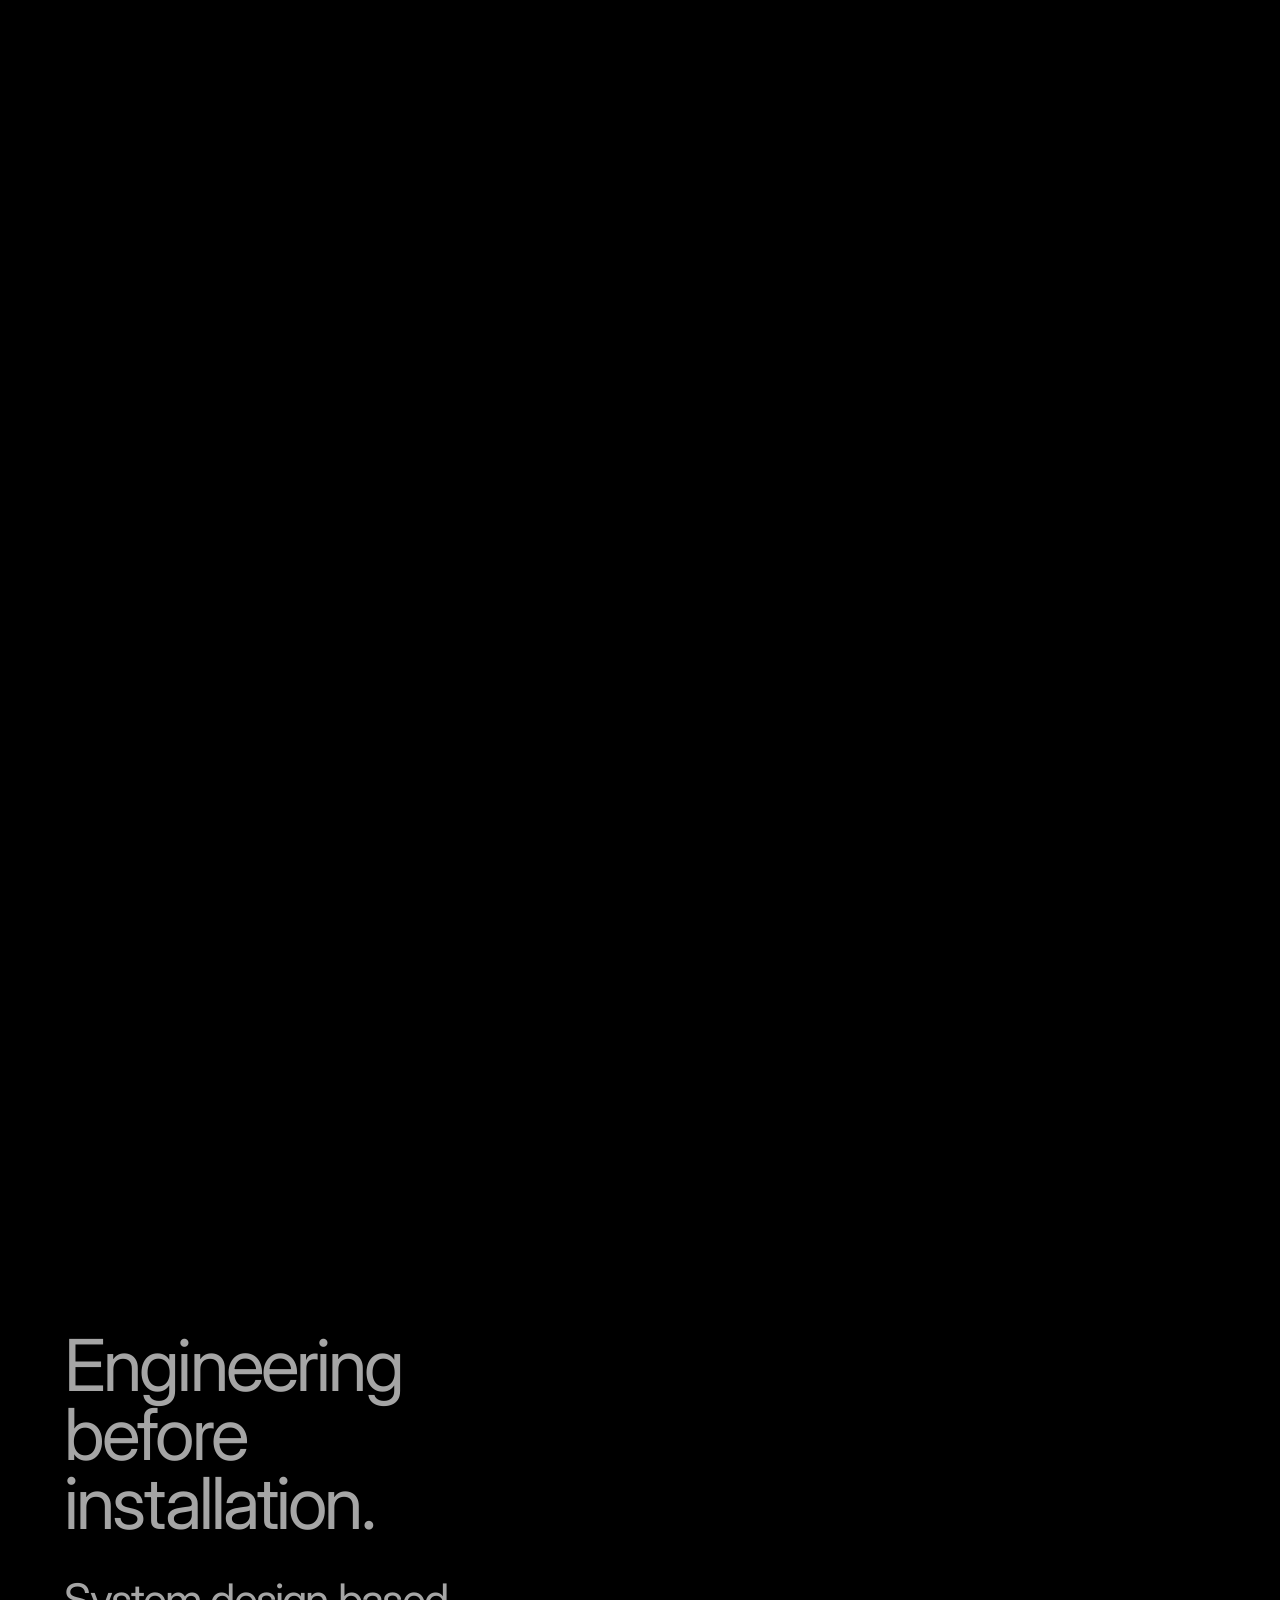
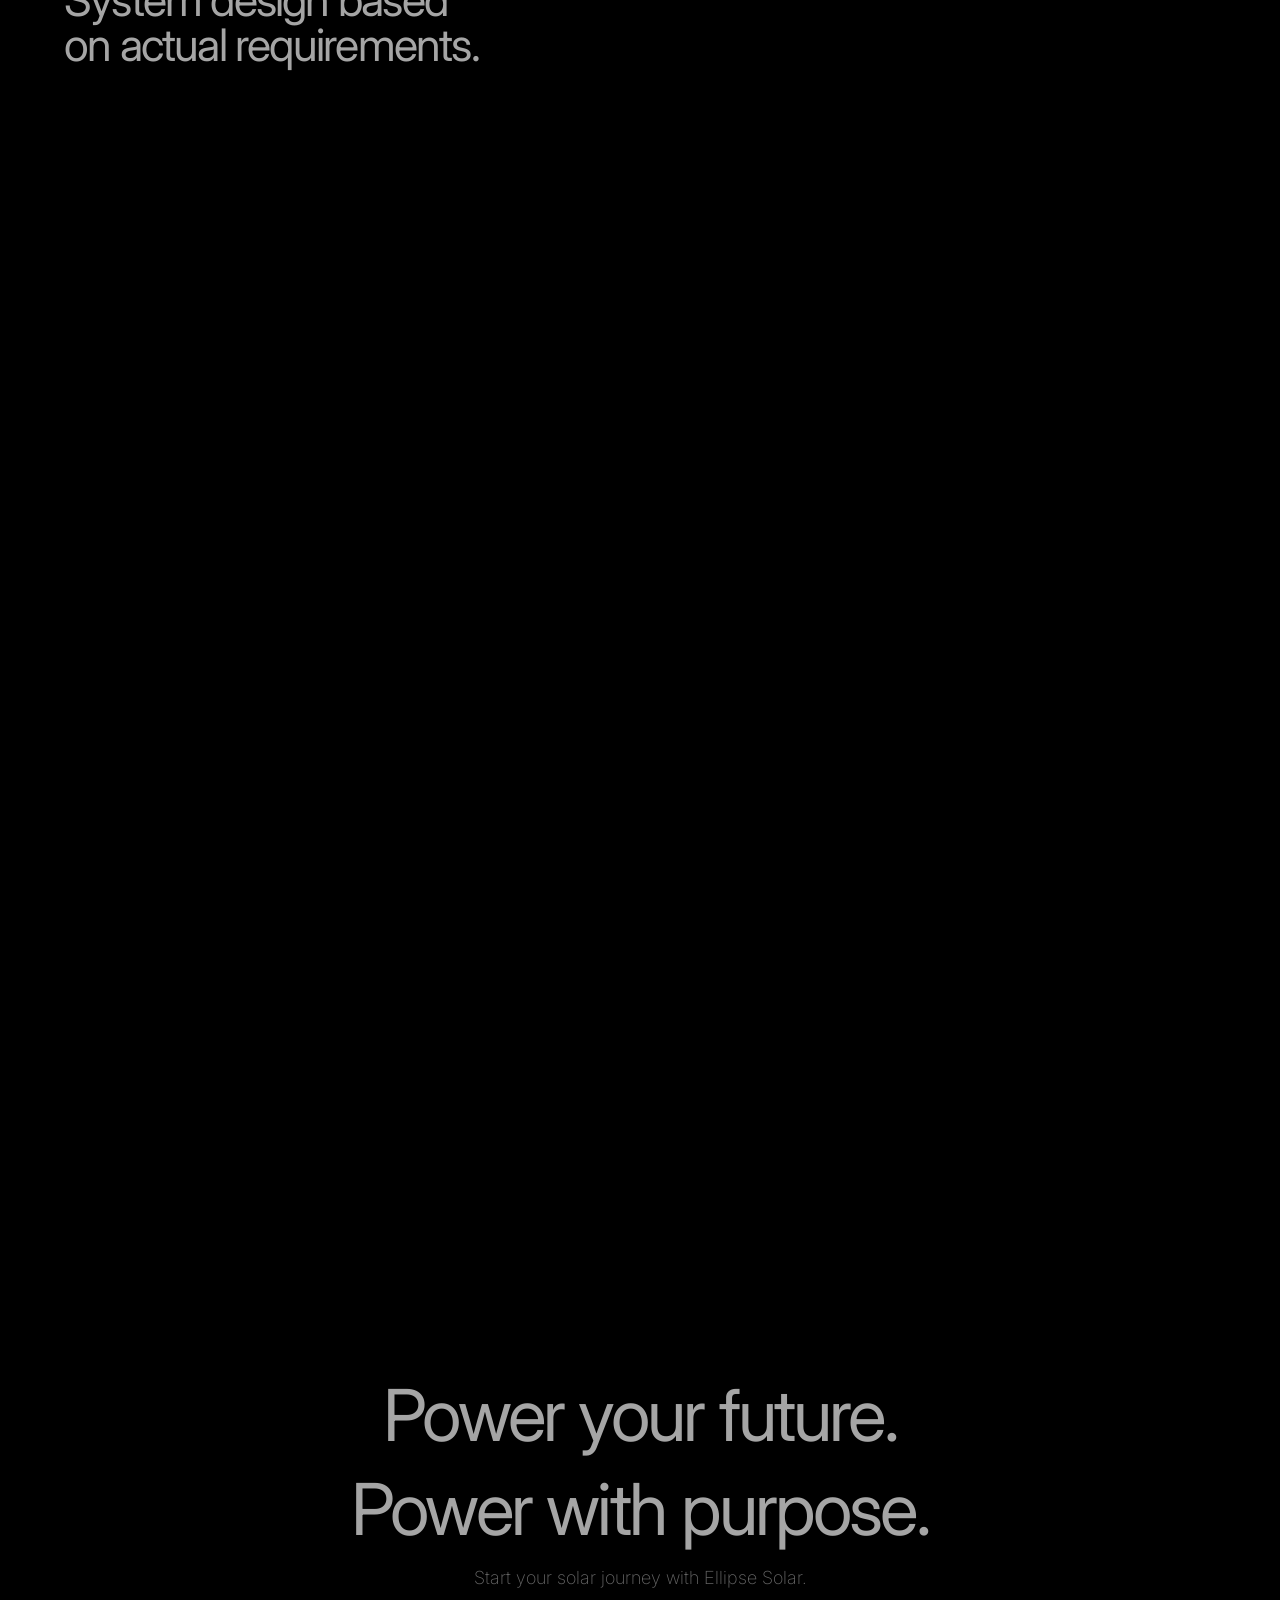
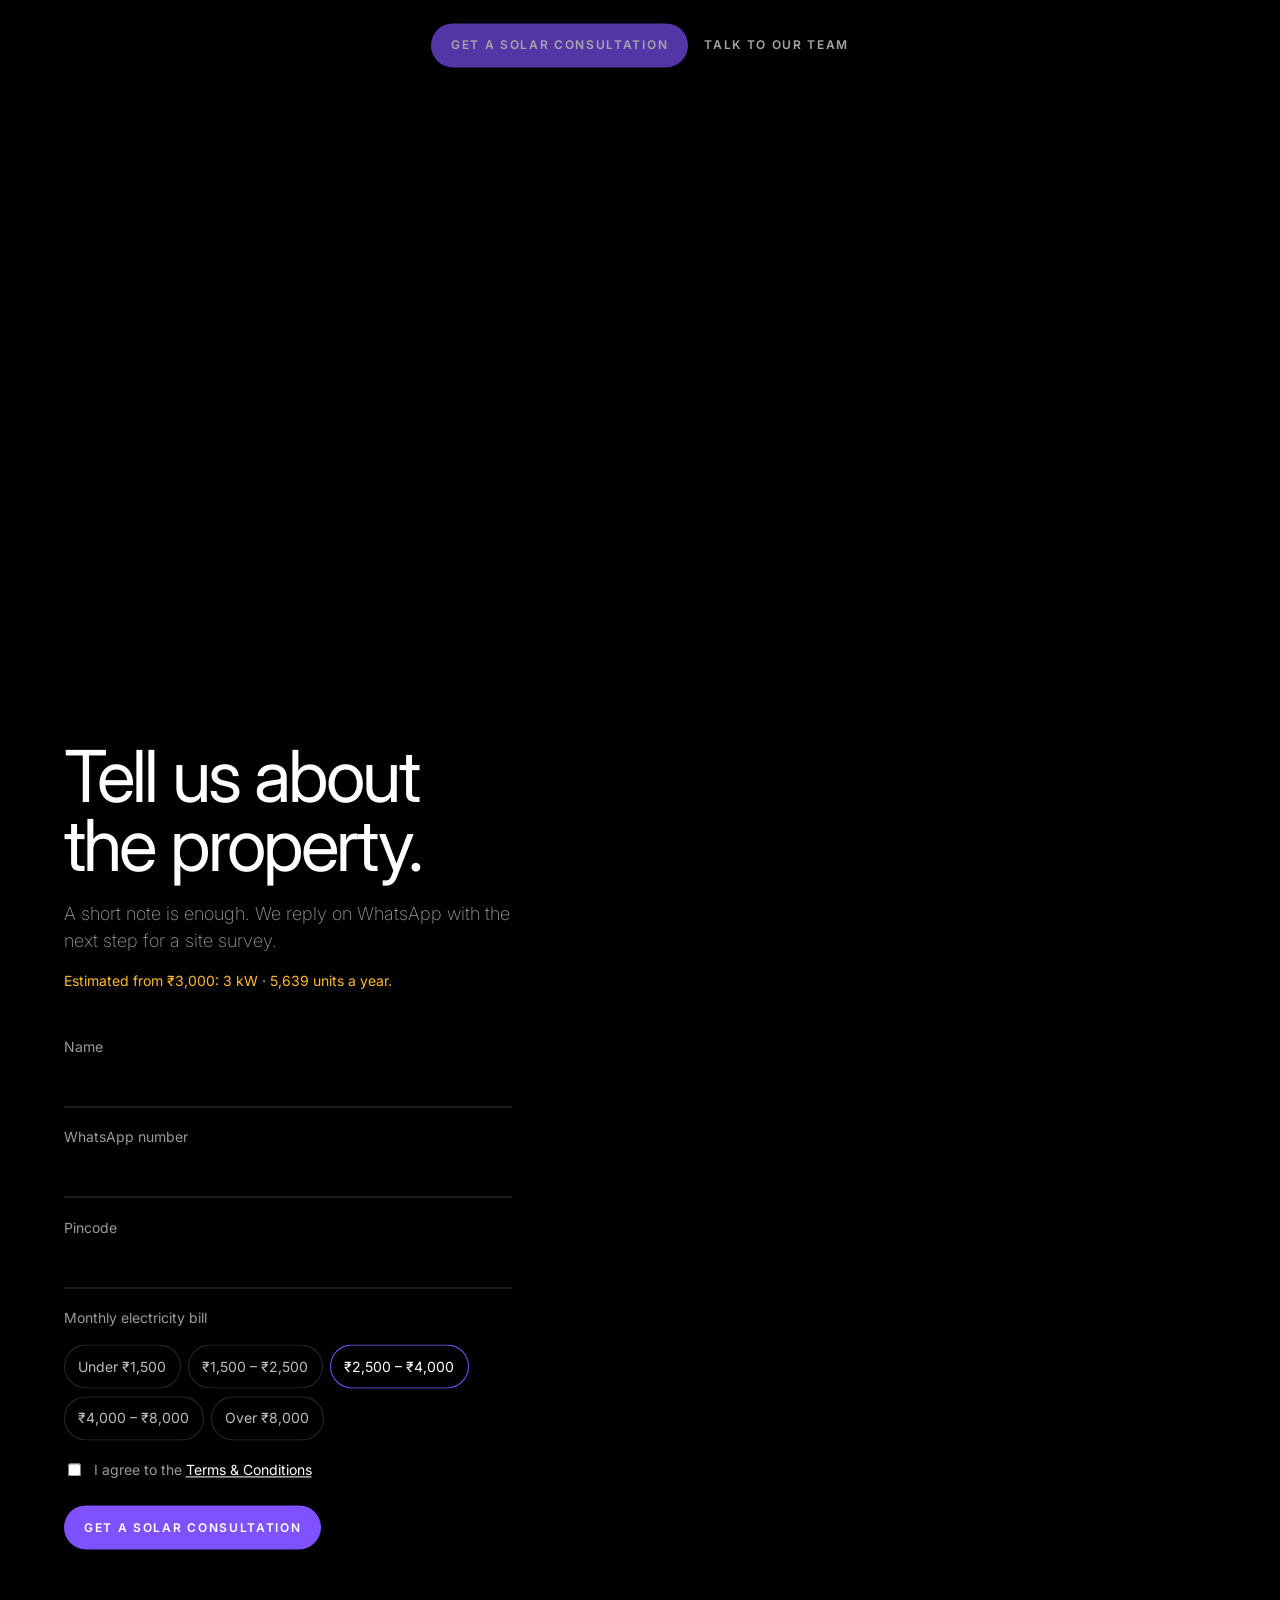
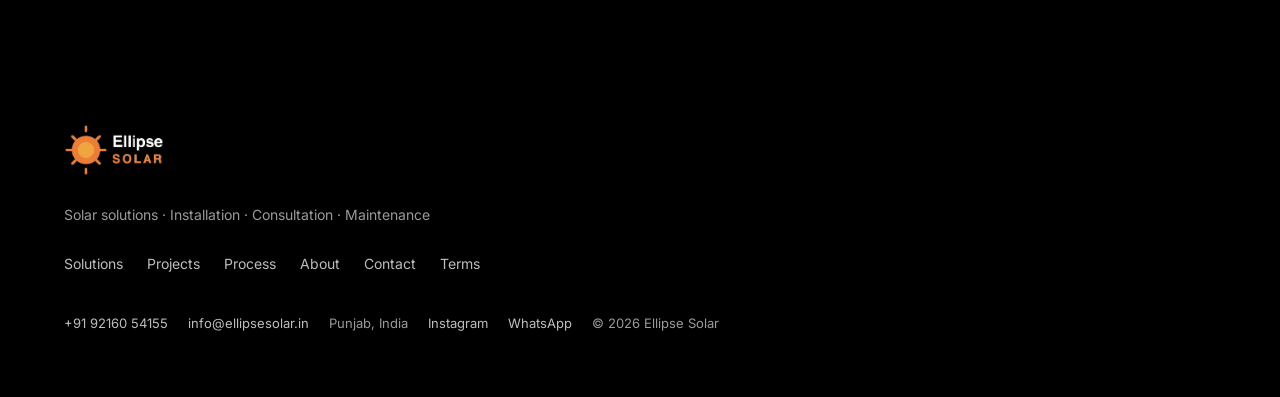
==== commit 45624910: "Make each story frame readable and the quote path honest. Co-authored-by: Cursor <cursoragent@cursor" ====
--- a/index.html
+++ b/index.html
@@ -10,7 +10,7 @@
   <link rel="preconnect" href="https://fonts.googleapis.com">
   <link rel="preconnect" href="https://fonts.gstatic.com" crossorigin>
   <link href="https://fonts.googleapis.com/css2?family=Inter:wght@200;400;600&display=swap" rel="stylesheet">
-  <link rel="stylesheet" href="css/style.css?v=logo">
+  <link rel="stylesheet" href="css/style.css?v=flows2">
 </head>
 <body>
   <a class="skip" href="#origin">Skip to content</a>
@@ -26,22 +26,22 @@
       <span></span><span></span>
     </button>
     <nav class="nav__links" id="nav-menu">
-      <a href="#home">Solutions</a>
-      <a href="#projects">Projects</a>
-      <a href="#why">About</a>
-      <a href="#contact">Contact</a>
-      <a class="btn btn--fill" href="#contact">Get solar</a>
+      <a href="#solutions" data-nav="solutions">Solutions</a>
+      <a href="#projects" data-nav="projects">Projects</a>
+      <a href="#why" data-nav="why">About</a>
+      <a href="#contact" data-nav="contact">Contact</a>
+      <a class="btn btn--fill" href="#contact">Get a solar consultation</a>
     </nav>
   </header>
 
   <main>
     <section class="film" id="film">
       <div id="origin" class="film__mark" style="top:0"></div>
-      <div id="panel" class="film__mark" style="top:22%"></div>
-      <div id="home" class="film__mark" style="top:46%"></div>
-      <div id="grid" class="film__mark" style="top:70%"></div>
+      <div id="panel" class="film__mark" style="top:18%"></div>
+      <div id="solutions" class="film__mark" style="top:36%"></div>
+      <div id="grid" class="film__mark" style="top:74%"></div>
       <div class="film__stage">
-        <div class="beat beat--center" data-start="0" data-end="0.16">
+        <div class="beat beat--center" data-start="0" data-end="0.15">
           <h1>Power with<br>purpose</h1>
           <p class="lede">Turning sunlight into smarter energy.</p>
           <div class="actions">
@@ -49,25 +49,22 @@
             <a class="btn btn--ghost" href="#contact">Get a solar consultation</a>
           </div>
         </div>
-        <div class="beat" data-start="0.18" data-end="0.40">
+        <div class="beat" data-start="0.18" data-end="0.33">
           <h2>Capture the power of sunlight.</h2>
           <p class="lede">High-performance solar systems designed around your actual energy requirements.</p>
         </div>
-        <div class="beat" data-start="0.36" data-end="0.50">
-          <p class="label">DC power generated</p>
-        </div>
-        <div class="beat" data-start="0.48" data-end="0.74">
+        <div class="beat" data-start="0.36" data-end="0.51">
           <h2>Sunlight. Now powering your home.</h2>
           <p class="lede">Generate your own electricity and reduce your dependence on the grid.</p>
           <ul class="service-line" id="services">
-            <li class="is-hot">Solar solutions</li>
-            <li class="is-hot">Installation</li>
-            <li class="is-hot">Consultation</li>
-            <li class="is-hot">Maintenance</li>
+            <li>Solar solutions</li>
+            <li>Installation</li>
+            <li>Consultation</li>
+            <li>Maintenance</li>
           </ul>
         </div>
-        <div class="meter" id="meter" data-start="0.50" data-end="0.82">
-          <p class="label">Monthly electricity bill</p>
+        <div class="meter" id="meter" data-start="0.54" data-end="0.71">
+          <p class="meter__kicker">Monthly electricity bill</p>
           <p class="meter__value" id="meter-value" aria-live="polite">₹8,450</p>
           <p class="lede meter__line">Imagine producing as much energy as you consume.</p>
           <p class="fine">Illustrative example. Actual savings depend on system size, consumption, tariff, generation and applicable net-metering rules.</p>
@@ -75,13 +72,13 @@
         <div class="beat" data-start="0.74" data-end="1">
           <h2>Use what you need. Send the rest forward.</h2>
           <p class="chain" id="grid-chain">
-            <span class="is-hot">Sun</span>
+            <span>Sun</span>
             <span aria-hidden="true">↓</span>
-            <span class="is-hot">Solar panels</span>
+            <span>Solar panels</span>
             <span aria-hidden="true">↓</span>
-            <span class="is-hot">Home</span>
+            <span>Home</span>
             <span aria-hidden="true">↔</span>
-            <span class="is-hot">Grid</span>
+            <span>Grid</span>
           </p>
         </div>
       </div>
@@ -89,9 +86,8 @@
 
     <section class="chapter chapter--savings" id="savings" data-scene="savings">
       <div class="copy">
-        <p class="label">Savings</p>
         <h2>Turn sunlight into long-term savings.</h2>
-        <p class="lede">Lower electricity bills, less dependence on the grid, and a system life measured in decades. Eligible residential DCR systems can receive a central subsidy of ₹78,000 from 3 kW, and up to ₹17,000 in state subsidy where that scheme applies.</p>
+        <p class="lede">Lower electricity bills, with less dependence on the grid. The figures below are an estimate from the bill you enter.</p>
         <div class="calc" id="savings-calc">
           <label class="calc__label" for="calc-bill">Monthly electricity bill</label>
           <div class="calc__row">
@@ -108,23 +104,23 @@
             <div><dt>System size</dt><dd id="res-system">3 kW</dd></div>
             <div><dt>Annual generation</dt><dd id="res-annual">5,639 units</dd></div>
             <div><dt>Central subsidy</dt><dd id="res-subsidy">₹78,000</dd></div>
+            <div><dt>State subsidy</dt><dd id="res-state">Up to ₹17,000 if this home qualifies</dd></div>
           </dl>
-          <p class="fine" id="res-note">Standard sizes run from 3 kW to 50 kW. Central subsidy applies to eligible residential DCR systems. A site survey fixes brand, phase, and final price.</p>
-          <a class="btn btn--fill" href="#contact">Calculate my solar savings</a>
+          <p class="fine" id="res-note">Standard sizes run from 3 kW to 50 kW. Central subsidy is for eligible homes that use India-made (DCR) panels. A site survey fixes brand, phase, and price.</p>
+          <a class="btn btn--fill" href="#contact">Send this estimate</a>
         </div>
       </div>
     </section>
 
     <section class="chapter chapter--process" id="process" data-scene="process">
       <div class="copy">
-        <p class="label">Ellipse Solar</p>
         <h2>Solar, handled end to end.</h2>
         <p class="lede">The path you just followed is the work itself — one system, carried from the first conversation through the life of the installation.</p>
         <ol class="rail" id="rail">
           <li>Consult</li>
           <li>Design</li>
           <li>Install</li>
-          <li>Commission</li>
+          <li>Switch on</li>
           <li>Monitor</li>
           <li>Maintain</li>
         </ol>
@@ -133,7 +129,7 @@
 
     <section class="chapter chapter--projects" id="projects" data-scene="projects">
       <div class="pin">
-        <p class="label pin__label">Installations</p>
+        <h2 class="pin__title">Installations</h2>
         <div class="track" id="track">
           <figure class="project">
             <img src="images/project-residential.jpg" width="1280" height="720" alt="Residential rooftop solar array at dusk" loading="lazy" decoding="async">
@@ -162,7 +158,6 @@
 
     <section class="chapter chapter--why" id="why" data-scene="why">
       <div class="copy">
-        <p class="label">Why Ellipse Solar</p>
         <h2>Engineering before installation.</h2>
         <div class="statements" id="statements">
           <p class="statement">System design based on actual requirements.</p>
@@ -188,22 +183,24 @@
 
     <section class="chapter chapter--fit" id="contact" data-scene="drift">
       <div class="copy">
-        <p class="label">Consultation</p>
         <h2>Tell us about the property.</h2>
         <p class="lede">A short note is enough. We reply on WhatsApp with the next step for a site survey.</p>
         <p class="estimate" id="estimate" aria-live="polite"></p>
-        <form class="form" id="contact-form">
+        <form class="form" id="contact-form" novalidate>
           <label for="name">Name</label>
-          <input type="text" id="name" name="name" autocomplete="name" required>
+          <input type="text" id="name" name="name" autocomplete="name" required aria-describedby="name-error">
+          <p class="field-error" id="name-error" hidden></p>
           <label for="phone">WhatsApp number</label>
-          <input type="tel" id="phone" name="phone" autocomplete="tel" required>
+          <input type="tel" id="phone" name="phone" inputmode="tel" autocomplete="tel" required aria-describedby="phone-error">
+          <p class="field-error" id="phone-error" hidden></p>
           <label for="pincode">Pincode</label>
-          <input type="text" id="pincode" name="pincode" inputmode="numeric" autocomplete="postal-code" required>
+          <input type="text" id="pincode" name="pincode" inputmode="numeric" autocomplete="postal-code" required maxlength="6" aria-describedby="pincode-error">
+          <p class="field-error" id="pincode-error" hidden></p>
           <label>Monthly electricity bill</label>
           <div class="bills">
-            <label><input type="radio" name="bill" value="Less than ₹1500" required><span>Under ₹1,500</span></label>
+            <label><input type="radio" name="bill" value="Less than ₹1500"><span>Under ₹1,500</span></label>
             <label><input type="radio" name="bill" value="₹1500 - ₹2500"><span>₹1,500 – ₹2,500</span></label>
-            <label><input type="radio" name="bill" value="₹2500 - ₹4000"><span>₹2,500 – ₹4,000</span></label>
+            <label><input type="radio" name="bill" value="₹2500 - ₹4000" checked><span>₹2,500 – ₹4,000</span></label>
             <label><input type="radio" name="bill" value="₹4000 - ₹8000"><span>₹4,000 – ₹8,000</span></label>
             <label><input type="radio" name="bill" value="More than ₹8000"><span>Over ₹8,000</span></label>
           </div>
@@ -211,7 +208,9 @@
             <input type="checkbox" id="terms" name="terms" required>
             <span>I agree to the <a href="terms.html">Terms &amp; Conditions</a></span>
           </label>
-          <button class="btn btn--fill" type="submit">Get a solar consultation</button>
+          <p class="field-error" id="terms-error" hidden></p>
+          <button class="btn btn--fill" type="submit" id="consult-submit">Get a solar consultation</button>
+          <p class="form-status" id="form-status" role="status" hidden></p>
         </form>
       </div>
     </section>
@@ -223,7 +222,7 @@
     </a>
     <p class="footer__services">Solar solutions · Installation · Consultation · Maintenance</p>
     <nav class="footer__nav" aria-label="Footer">
-      <a href="#home">Solutions</a>
+      <a href="#solutions">Solutions</a>
       <a href="#projects">Projects</a>
       <a href="#process">Process</a>
       <a href="#why">About</a>
@@ -233,7 +232,6 @@
     <div class="footer__meta">
       <a href="tel:+919216054155">+91 92160 54155</a>
       <a href="mailto:info@ellipsesolar.in">info@ellipsesolar.in</a>
-      <a href="mailto:sales@ellipsesolar.com">sales@ellipsesolar.com</a>
       <span>Punjab, India</span>
       <a href="https://www.instagram.com/ellipsesolarofficial/" target="_blank" rel="noopener noreferrer">Instagram</a>
       <a href="https://wa.me/919216054155" target="_blank" rel="noopener noreferrer">WhatsApp</a>
@@ -241,6 +239,6 @@
     </div>
   </footer>
 
-  <script src="js/main.js?v=film5"></script>
+  <script src="js/main.js?v=flows2"></script>
 </body>
 </html>
--- a/css/style.css
+++ b/css/style.css
@@ -119,6 +119,8 @@
   text-transform: uppercase;
 }
 
+.nav__links a[aria-current="true"] { color: var(--amber); }
+
 .nav__toggle {
   display: none;
   width: 44px;
@@ -162,7 +164,7 @@
 }
 
 .btn--fill { background: var(--iris); color: #fff; }
-.btn--fill:hover { background: #9269ff; }
+.btn--fill:hover { background: #6d3df0; }
 
 .btn--ghost {
   background: transparent;
@@ -189,8 +191,8 @@
 
 .chapter--origin { min-height: 145vh; }
 .chapter--panel,
-.chapter--savings,
 .chapter--why { min-height: 160vh; }
+.chapter--savings { min-height: 0; }
 .chapter--projects { min-height: 230vh; }
 .chapter--fit { min-height: 100vh; }
 
@@ -223,7 +225,7 @@
   flex-direction: column;
   justify-content: flex-end;
   width: min(38rem, 100%);
-  padding: 14vh var(--pad) 8vh;
+  padding: 2vh var(--pad) 8vh;
   pointer-events: none;
 }
 
@@ -240,9 +242,10 @@
 
 .meter {
   position: absolute;
-  top: 16vh;
-  right: var(--pad);
-  width: min(40vw, 520px);
+  left: 0;
+  bottom: 0;
+  width: min(38rem, 100%);
+  padding: 2vh var(--pad) 8vh;
   pointer-events: none;
 }
 
@@ -257,7 +260,13 @@
 
 .meter.is-zero .meter__value {
   font-size: clamp(88px, 10vw, 148px);
-  text-shadow: 0 0 48px rgba(128, 82, 255, 0.45);
+}
+
+.meter__kicker {
+  margin: 0;
+  font-size: 14px;
+  font-weight: 400;
+  color: var(--muted);
 }
 
 .meter__line { margin-top: 0.8rem; max-width: 22rem; }
@@ -300,9 +309,17 @@
   padding-bottom: 10vh;
 }
 
-.chapter--fit .copy {
+.chapter--fit .copy,
+.chapter--savings .copy {
   position: relative;
-  justify-content: center;
+  min-height: 0;
+  justify-content: flex-start;
+}
+
+.chapter--savings .copy {
+  width: min(40rem, 100%);
+  padding-top: 16vh;
+  padding-bottom: 8vh;
 }
 
 .label {
@@ -485,11 +502,13 @@
   z-index: 1;
 }
 
-.pin__label {
+.pin__title {
   position: absolute;
-  top: 11vh;
+  top: 12vh;
   left: var(--pad);
   z-index: 2;
+  margin: 0;
+  font-size: clamp(28px, 3vw, 42px);
 }
 
 .track {
@@ -654,10 +673,10 @@
 
 .form label {
   margin-top: 0.85rem;
-  font-size: 12px;
-  font-weight: 600;
-  letter-spacing: 0.14em;
-  text-transform: uppercase;
+  font-size: 14px;
+  font-weight: 400;
+  letter-spacing: 0;
+  text-transform: none;
   color: var(--muted);
 }
 
@@ -675,6 +694,19 @@
 }
 
 .form input:focus { outline: none; border-bottom-color: var(--iris); }
+.form input[aria-invalid="true"] { border-bottom-color: #ff8d7a; }
+
+.field-error,
+.form-status {
+  margin: 0.35rem 0 0;
+  color: #ffb0a0;
+  font-size: 14px;
+  font-weight: 400;
+  letter-spacing: 0;
+  text-transform: none;
+}
+
+.form-status { color: var(--amber); }
 
 .bills {
   display: flex;
@@ -695,9 +727,9 @@
 
 .bills span {
   display: inline-flex;
-  min-height: 36px;
-  align-items: center;
-  padding: 0 0.75rem;
+  min-height: 44px;
+  align-items: center;
+  padding: 0 0.9rem;
   box-shadow: inset 0 0 0 1px rgba(255, 255, 255, 0.16);
   border-radius: 999px;
 }
@@ -749,10 +781,10 @@
 .footer__services {
   margin: 1.75rem 0 0;
   color: var(--muted);
-  font-size: 12px;
-  font-weight: 600;
-  letter-spacing: 0.16em;
-  text-transform: uppercase;
+  font-size: 14px;
+  font-weight: 400;
+  letter-spacing: 0;
+  text-transform: none;
 }
 
 .footer__nav {
@@ -791,7 +823,6 @@
   .chapter--projects { min-height: 190vh; }
   .chapter--why { min-height: 145vh; }
   .film { height: 620vh; }
-  .meter { top: auto; bottom: 22vh; right: var(--pad); left: var(--pad); width: auto; }
   .meter__value { font-size: clamp(52px, 14vw, 80px); }
   .meter.is-zero .meter__value { font-size: clamp(68px, 18vw, 96px); }
 
@@ -804,12 +835,12 @@
   .lede { font-size: 16px; }
 
   .rail {
-    grid-template-columns: repeat(6, minmax(0, 1fr));
+    grid-template-columns: repeat(3, minmax(0, 1fr));
     margin-top: 8vh;
-    gap: 0.4rem;
+    gap: 0.75rem 0.4rem;
   }
 
-  .rail li { font-size: 10px; letter-spacing: 0.06em; }
+  .rail li { font-size: 12px; letter-spacing: 0.04em; }
 
   .statements { min-height: 6.5rem; }
   .statement { max-width: 18ch; font-size: clamp(26px, 7vw, 36px); }
@@ -825,10 +856,10 @@
     position: fixed;
     inset: 0;
     margin: 0;
-    padding: 22vh var(--pad) 10vh;
+    padding: 12vh var(--pad) 8vh;
     flex-direction: column;
     align-items: flex-start;
-    justify-content: flex-start;
+    justify-content: flex-end;
     gap: 1.25rem;
     background: #000;
     transform: translateY(-101%);
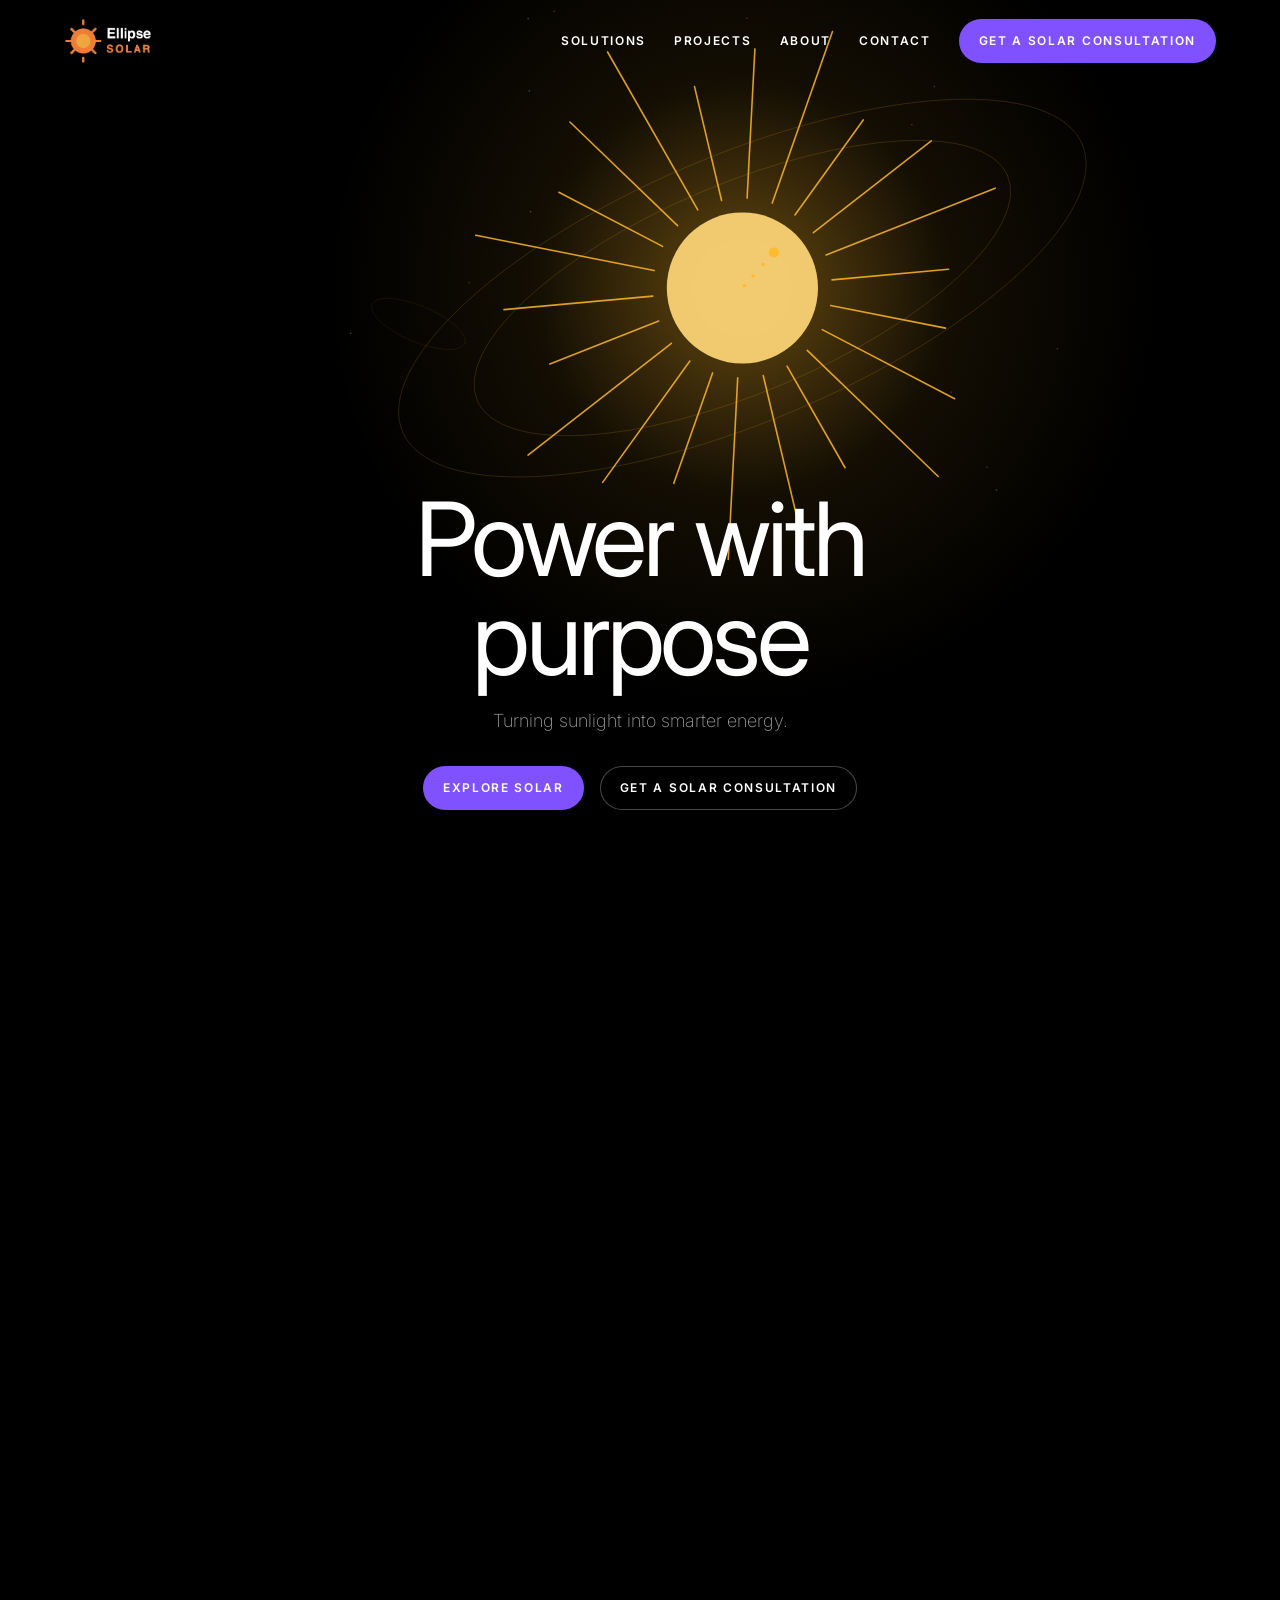
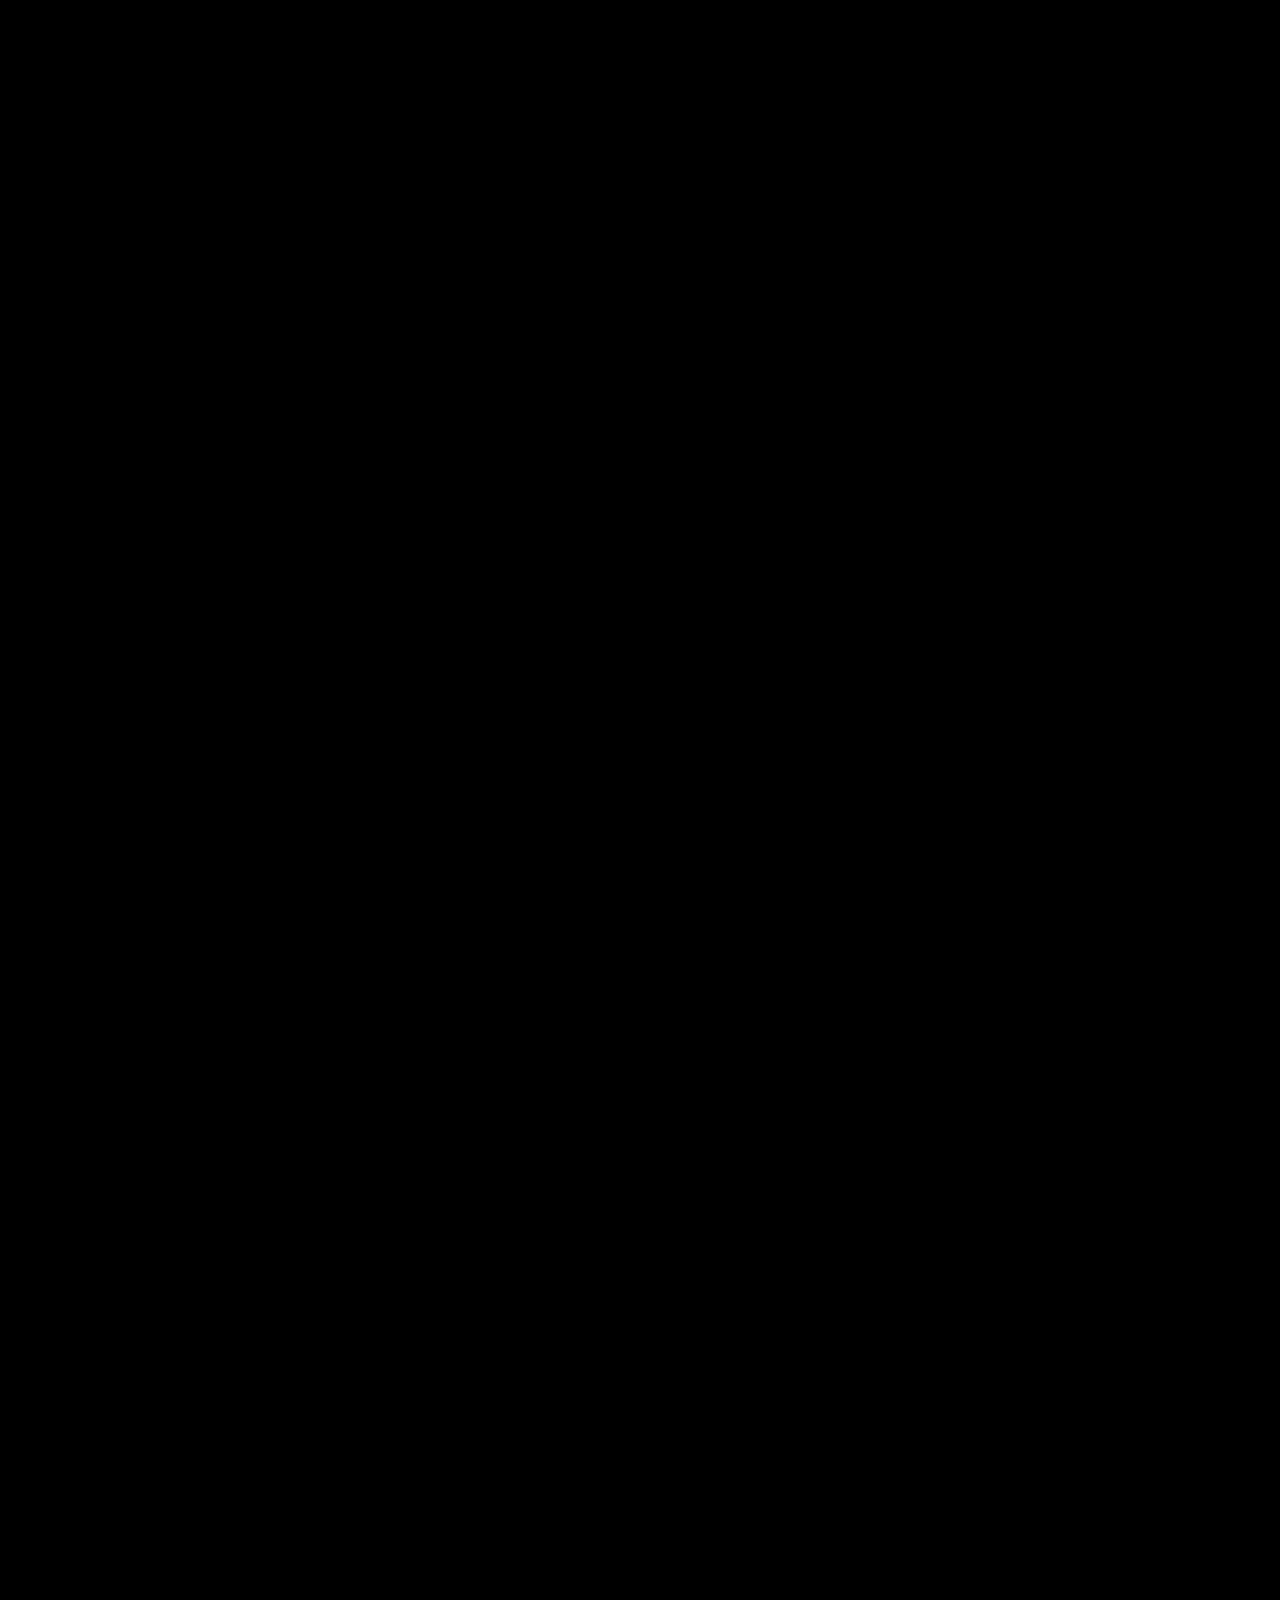
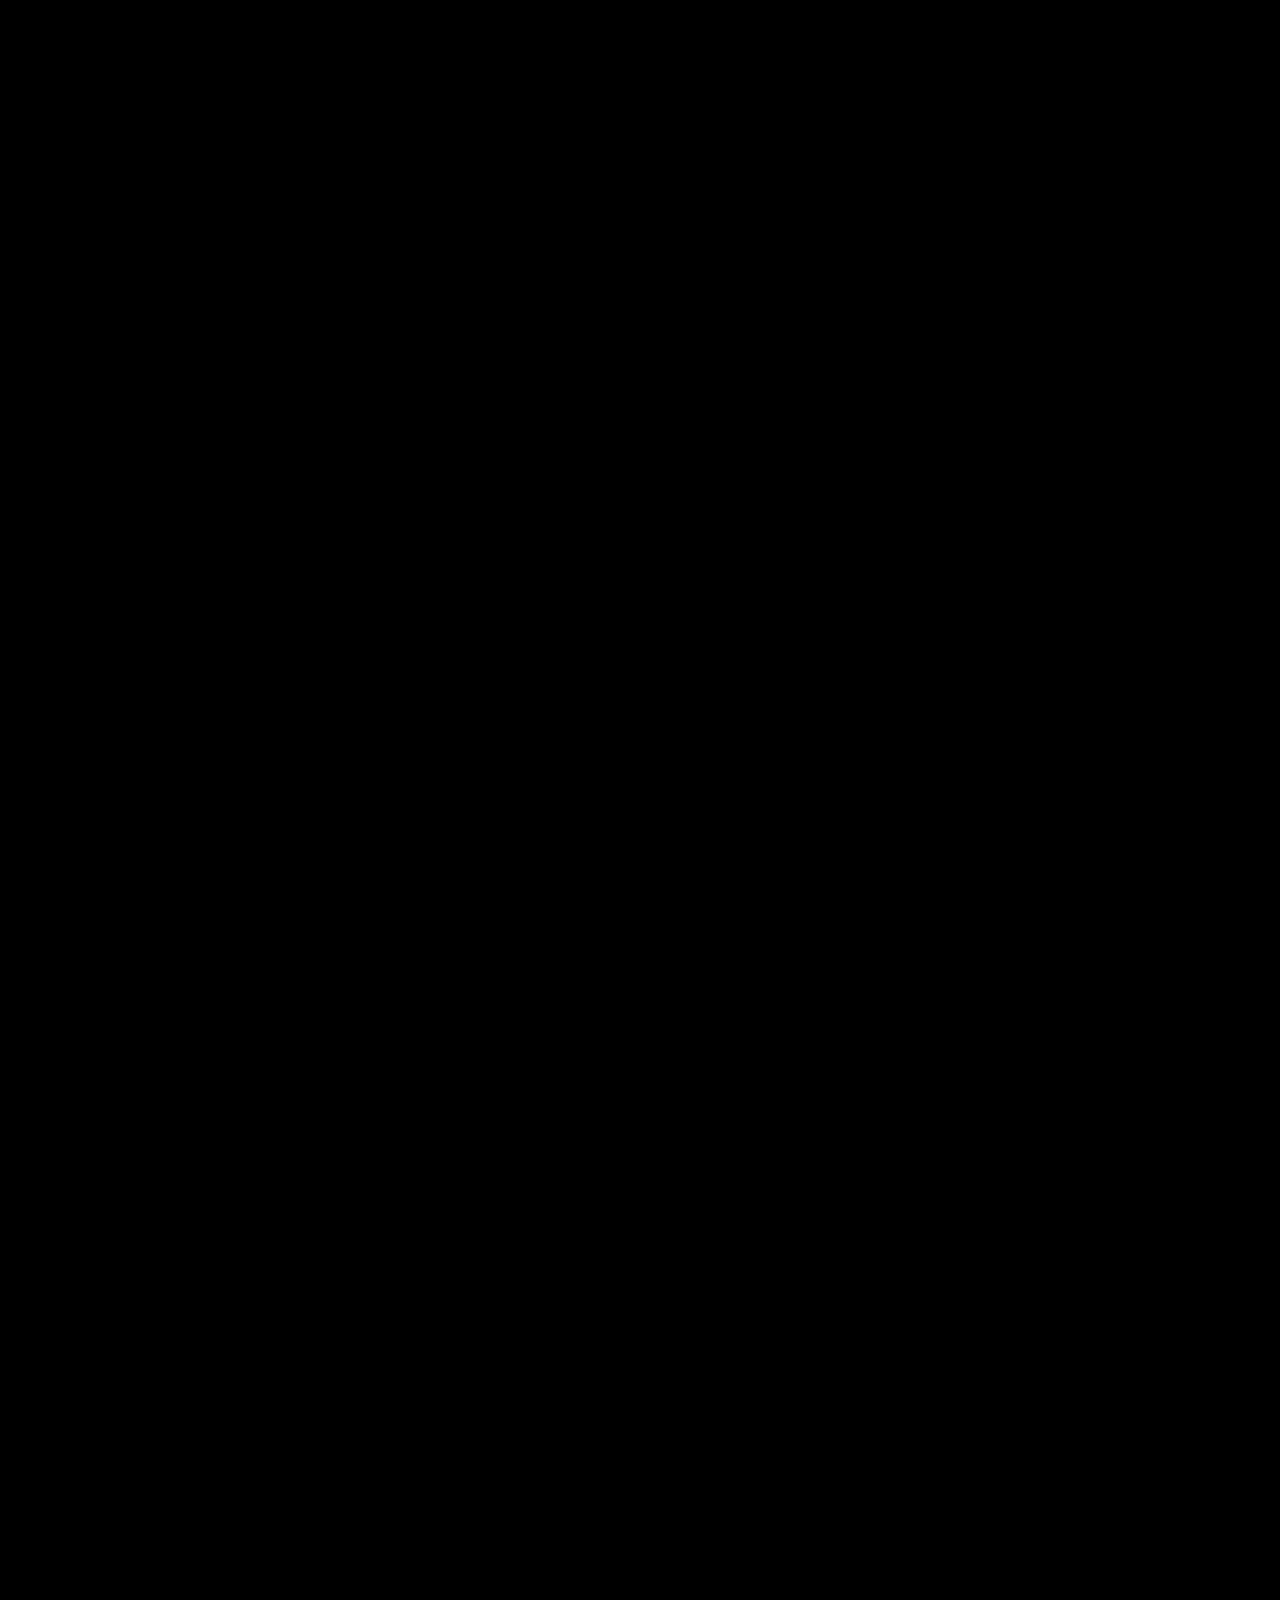
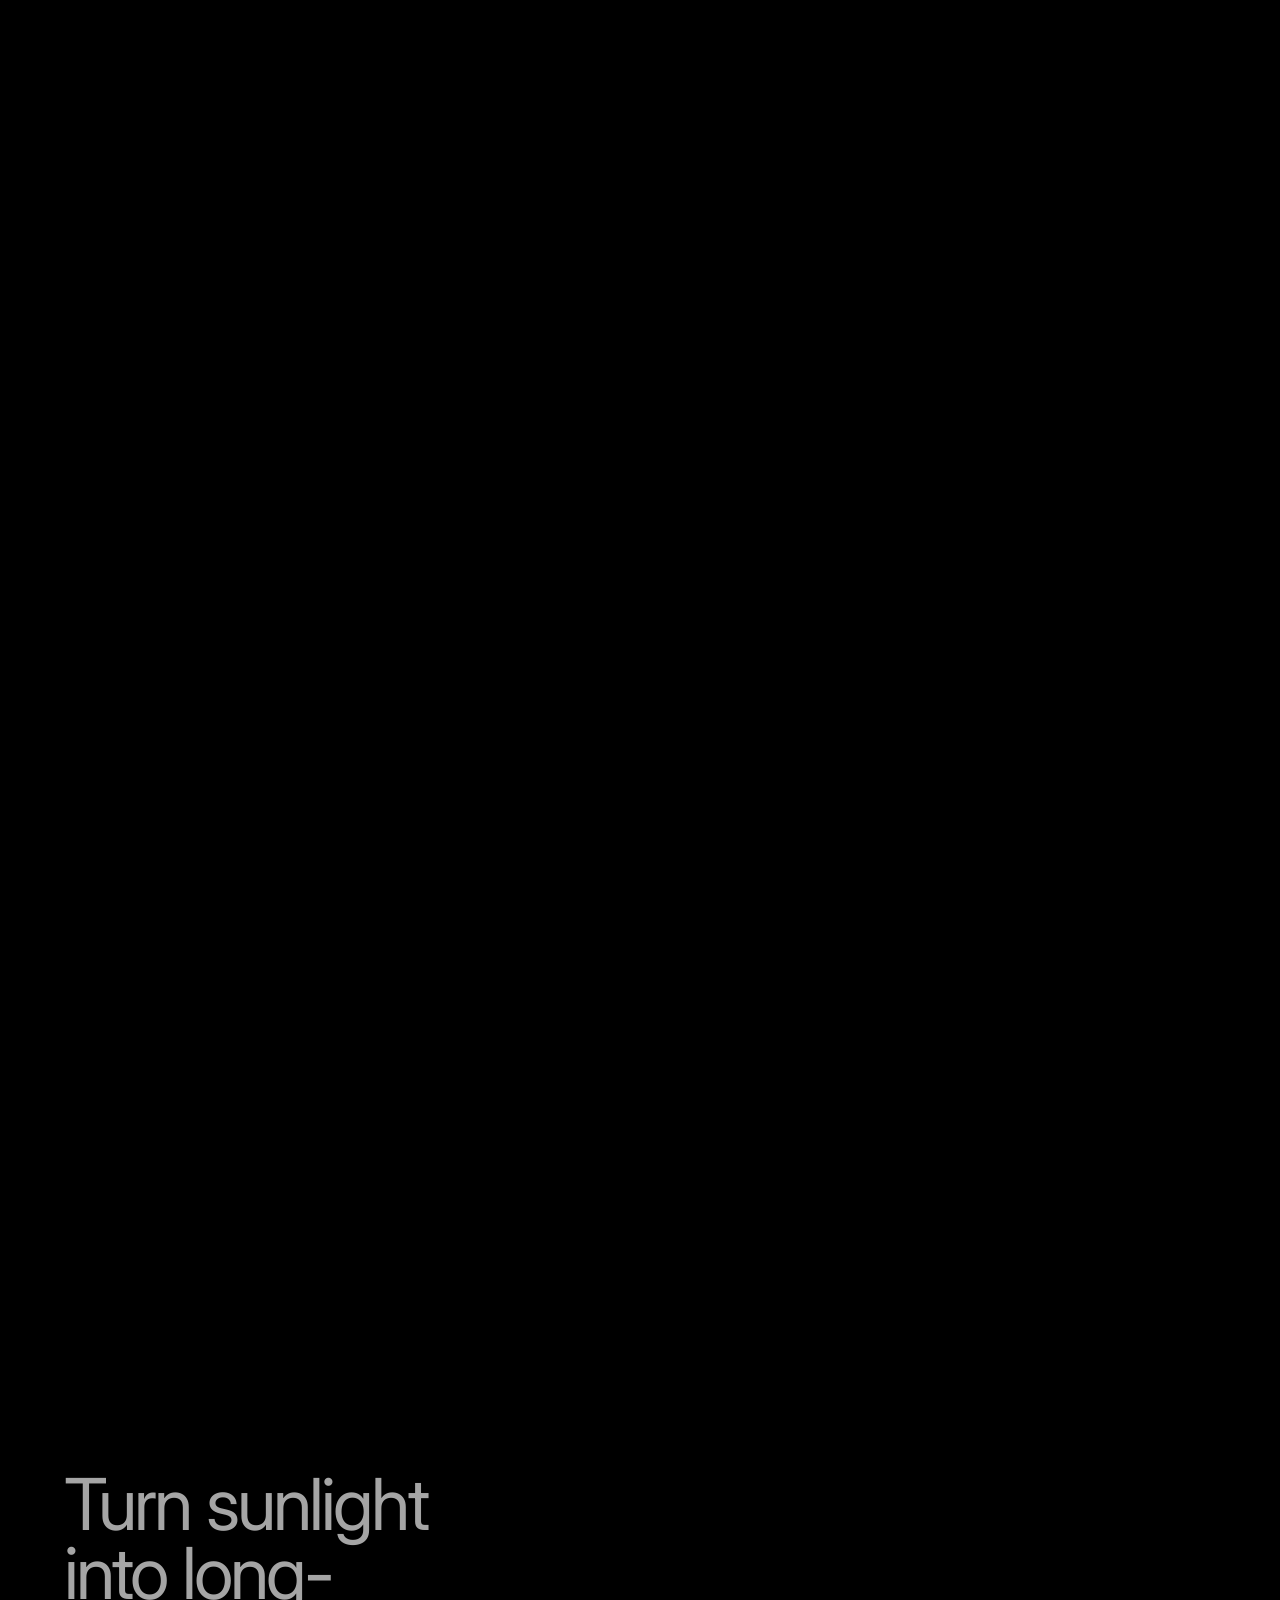
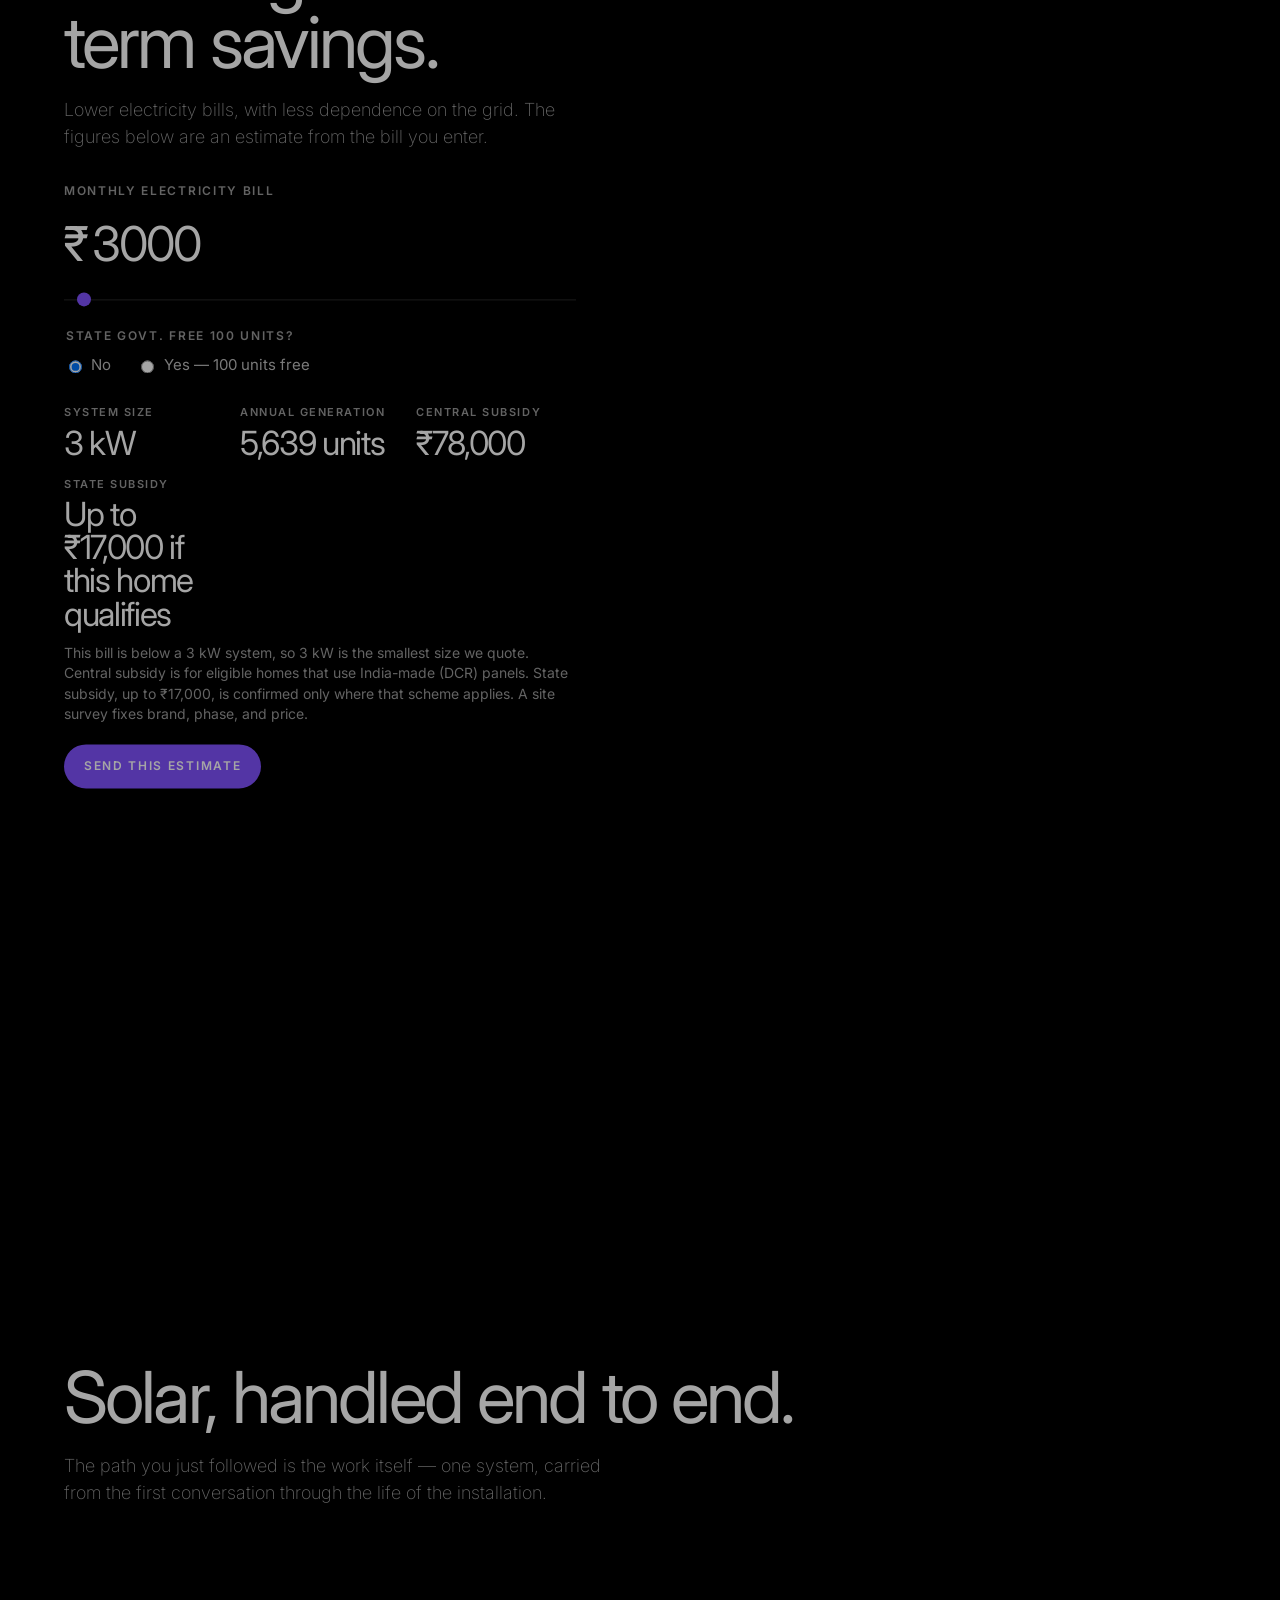
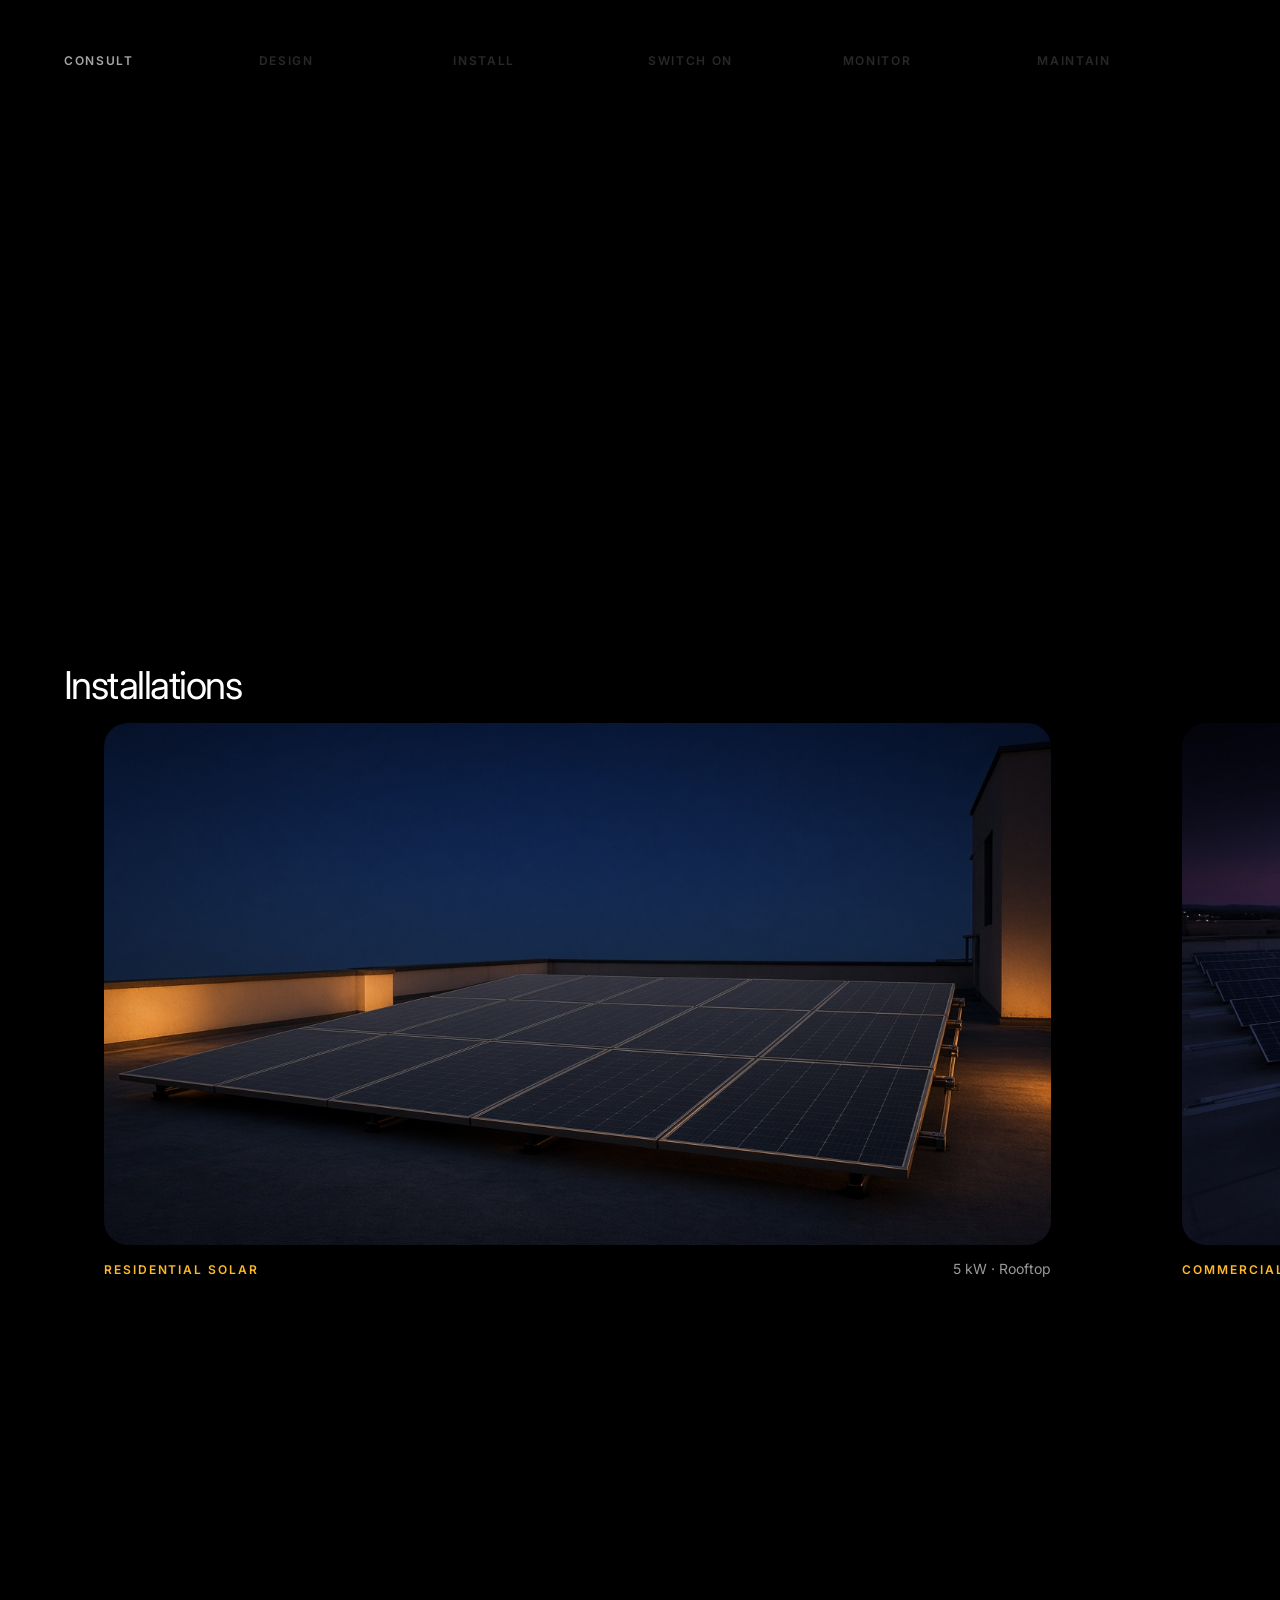
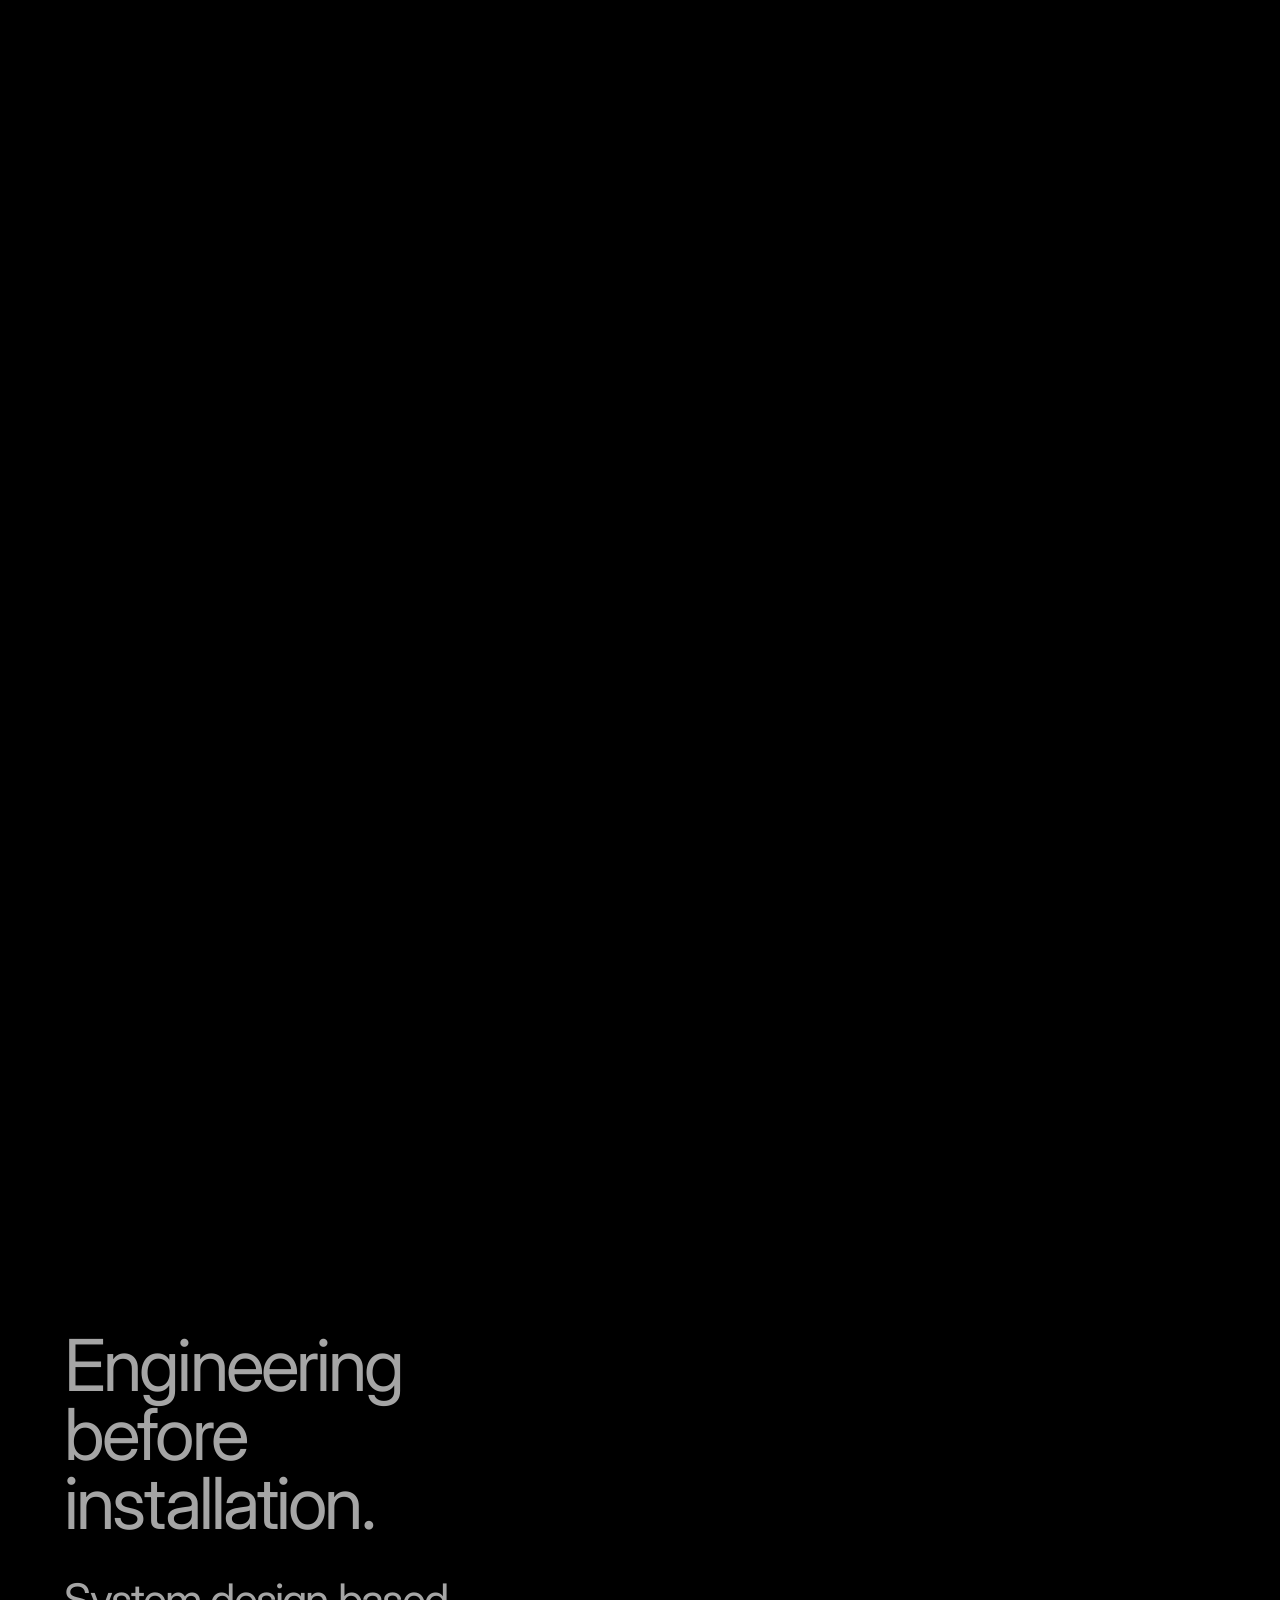
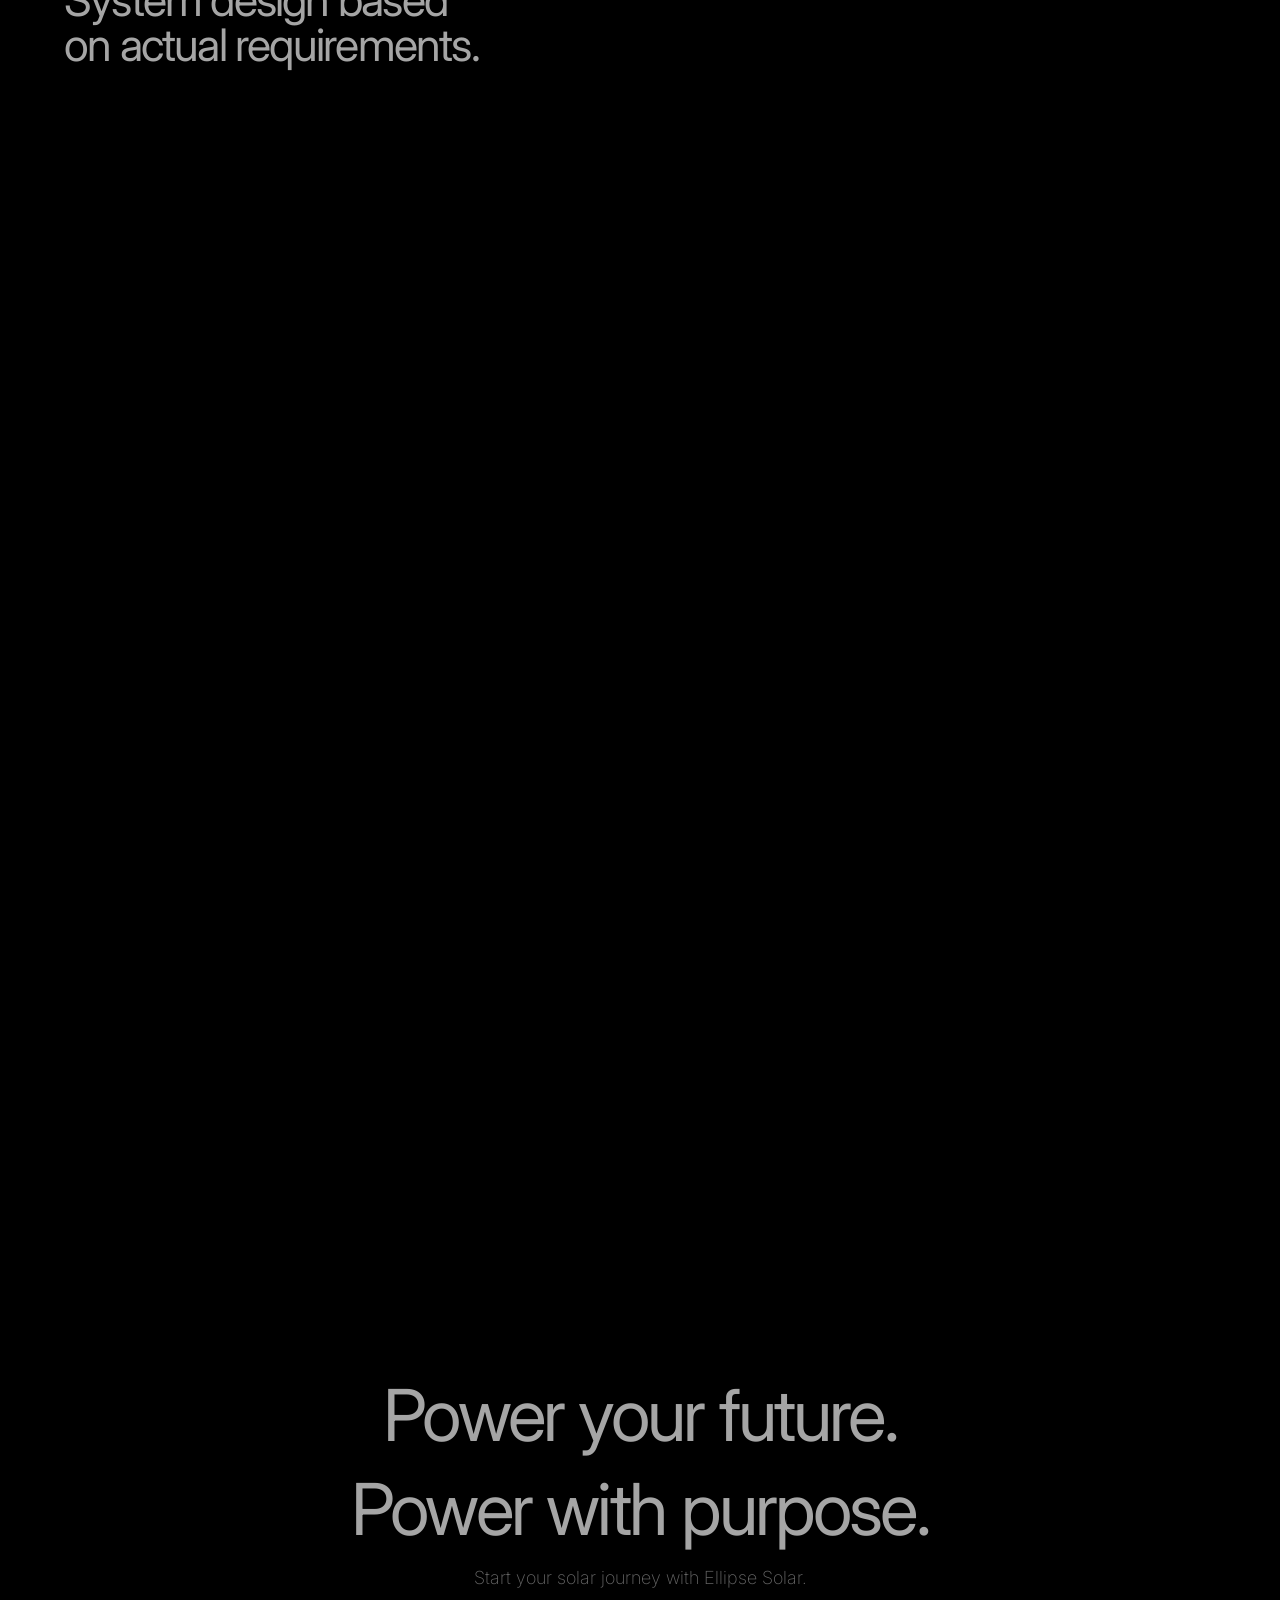
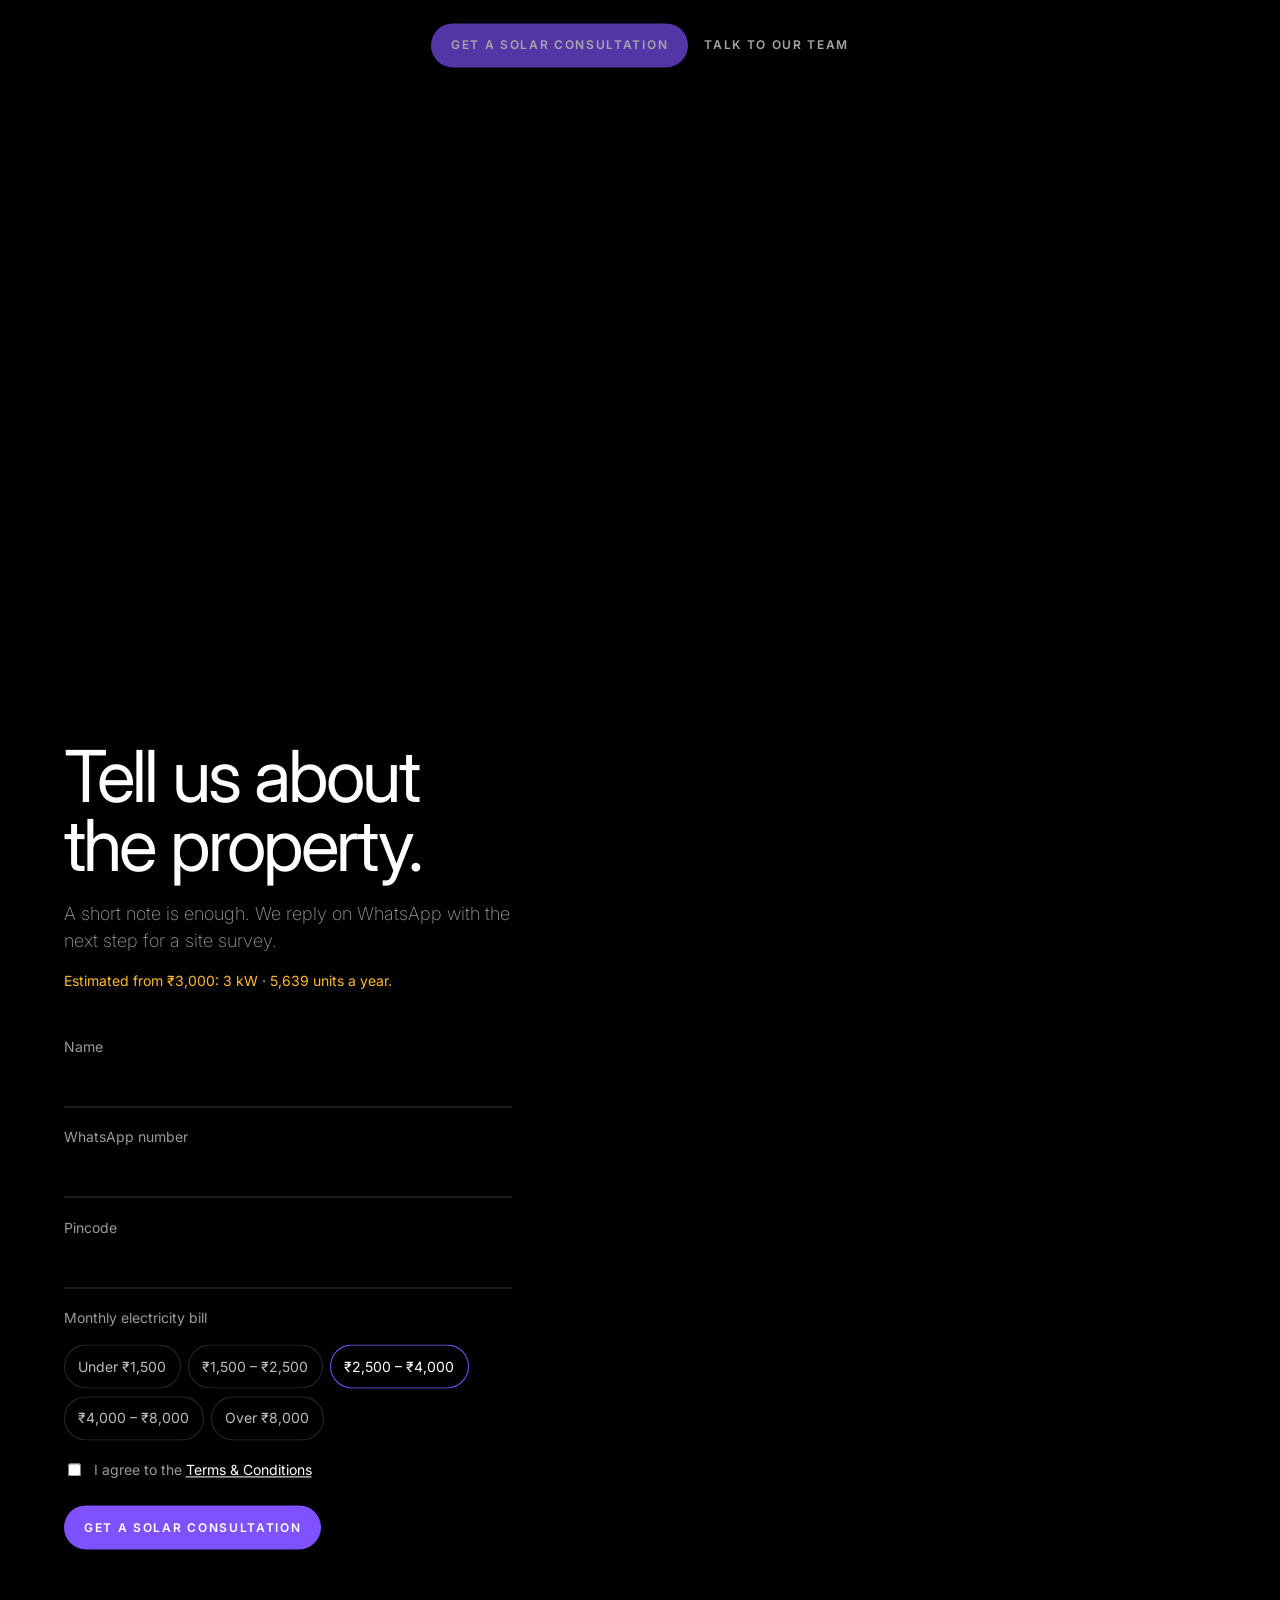
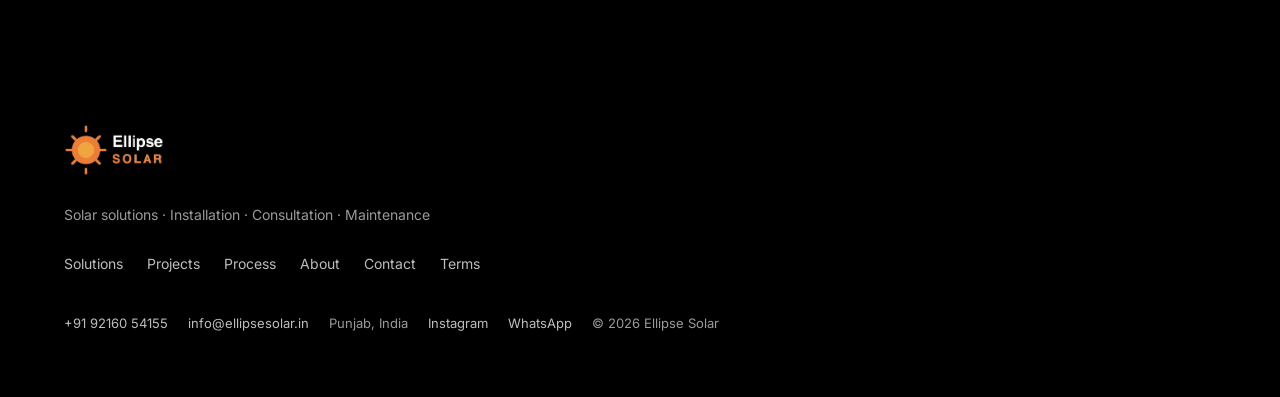
==== commit 0dc7d6a1: "Keep the phone header from covering the solar drawing. Co-authored-by: Cursor <cursoragent@cursor.co" ====
--- a/index.html
+++ b/index.html
@@ -239,6 +239,6 @@
     </div>
   </footer>
 
-  <script src="js/main.js?v=flows2"></script>
+  <script src="js/main.js?v=clear"></script>
 </body>
 </html>
